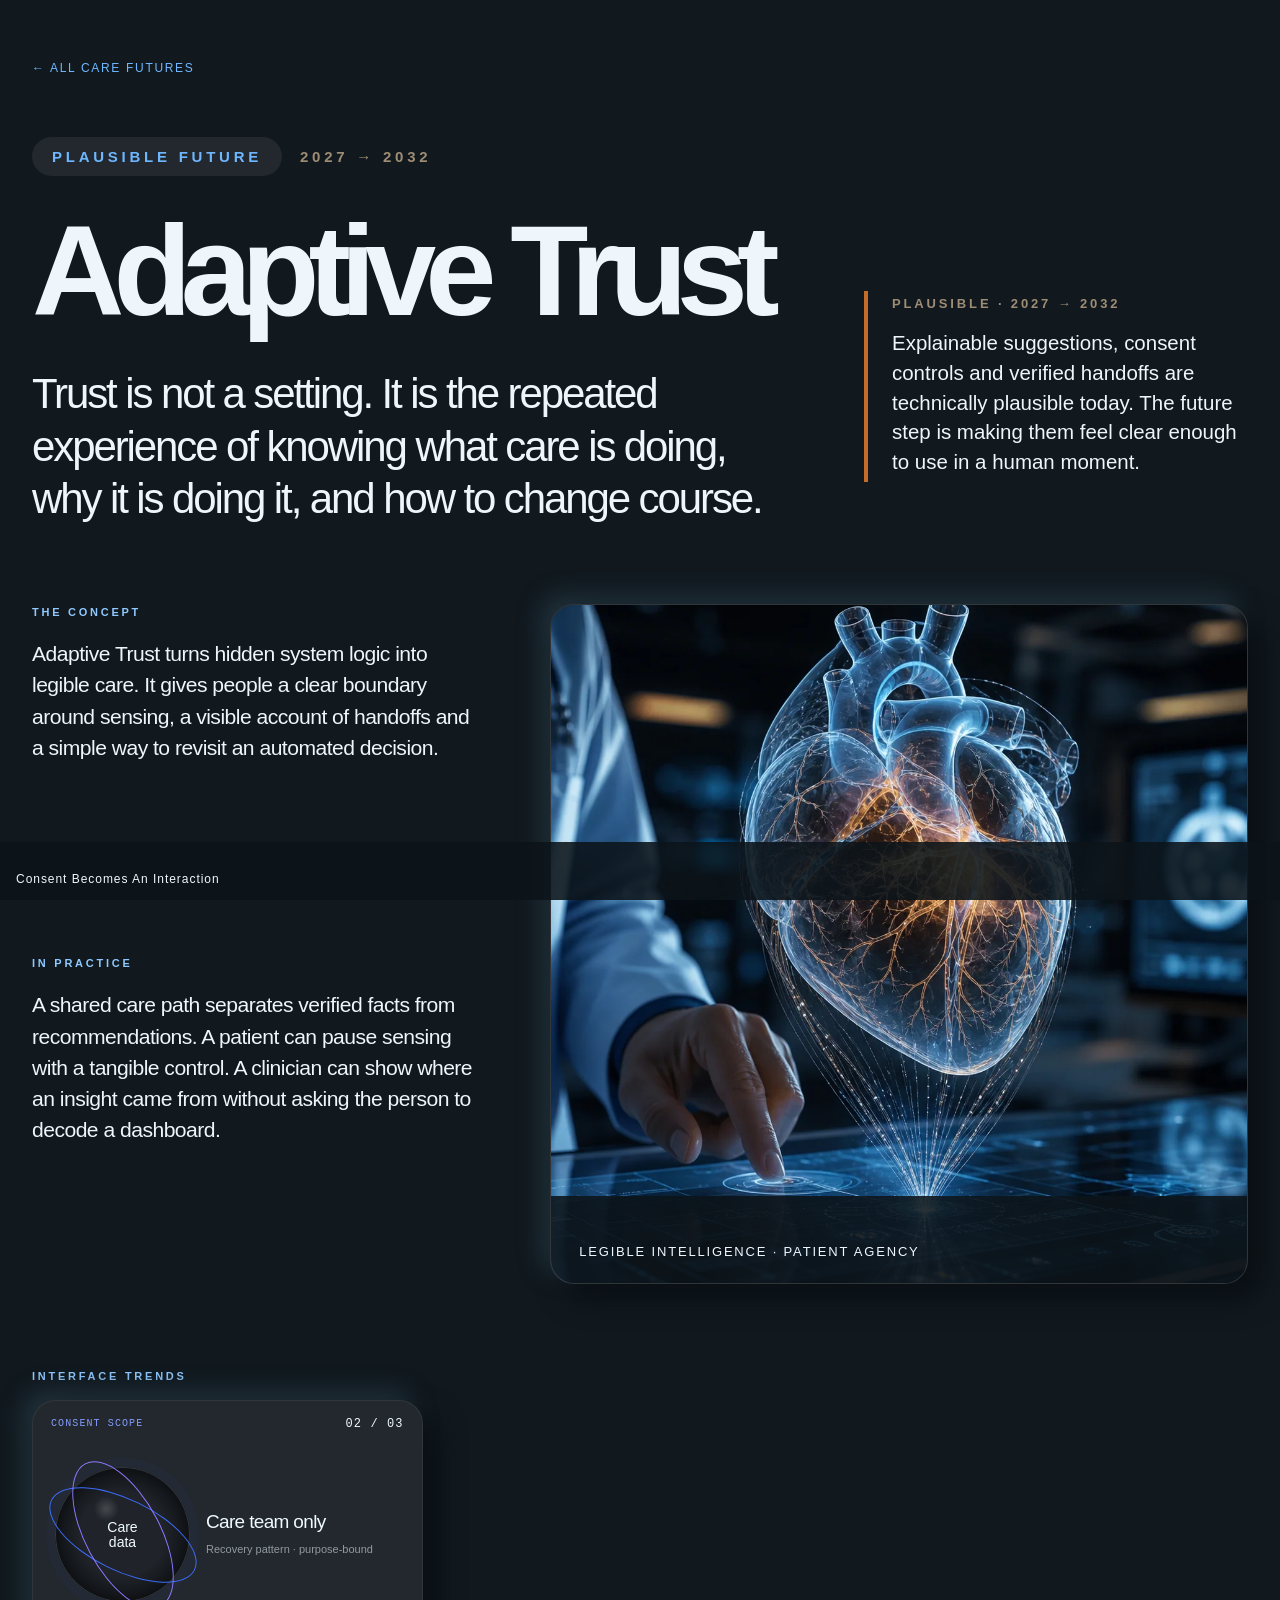
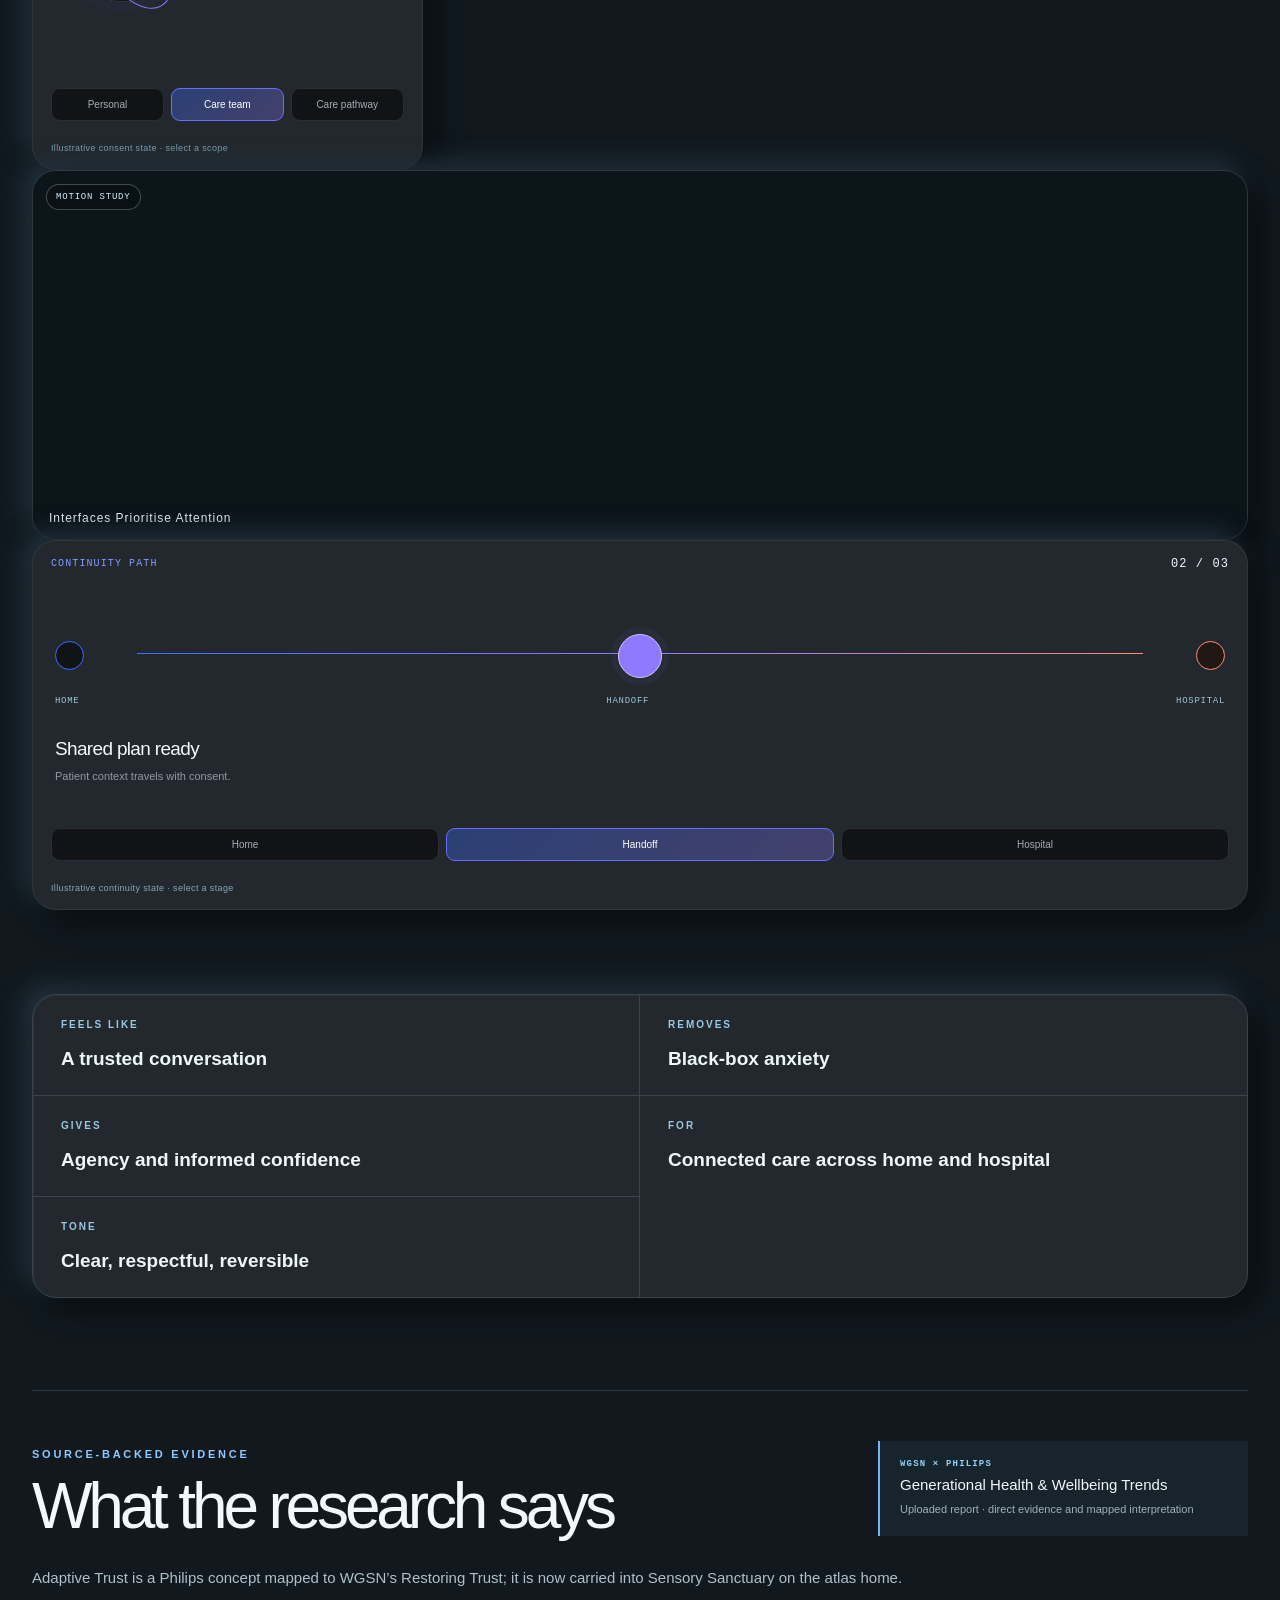
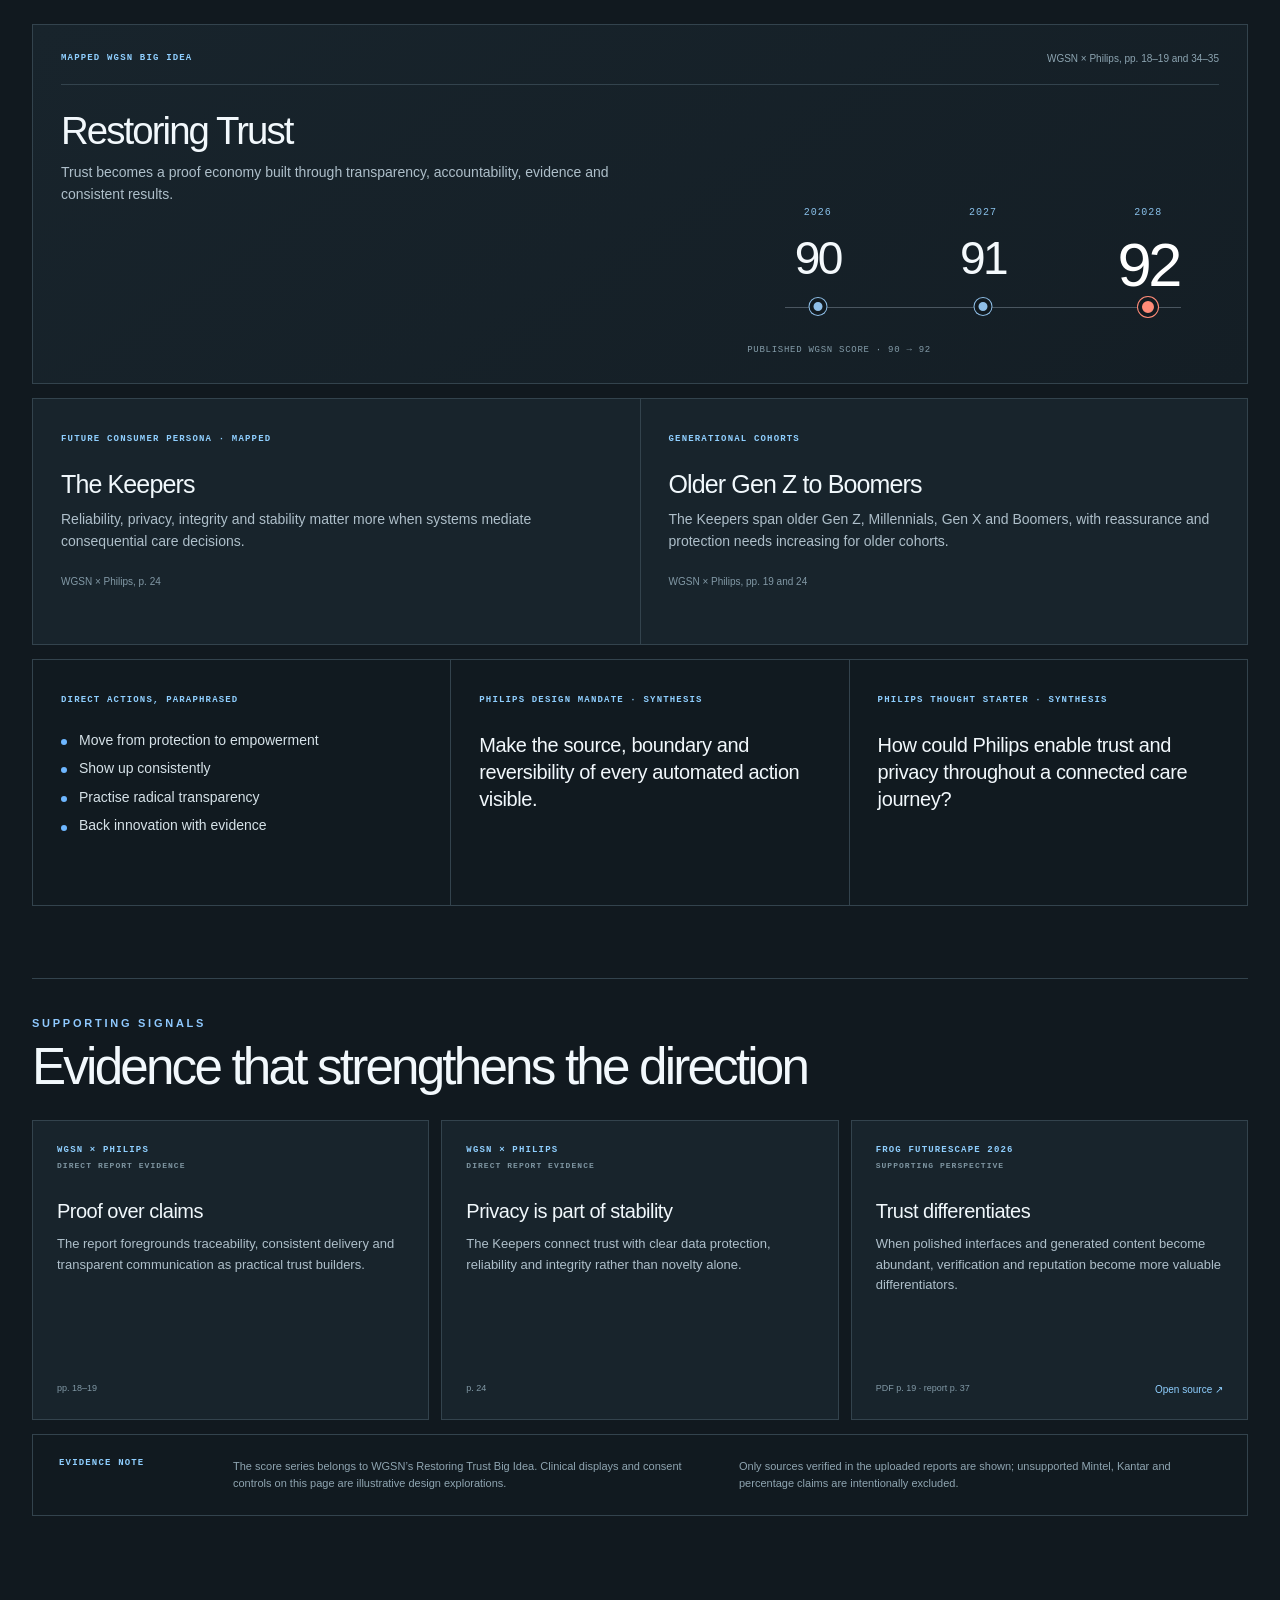
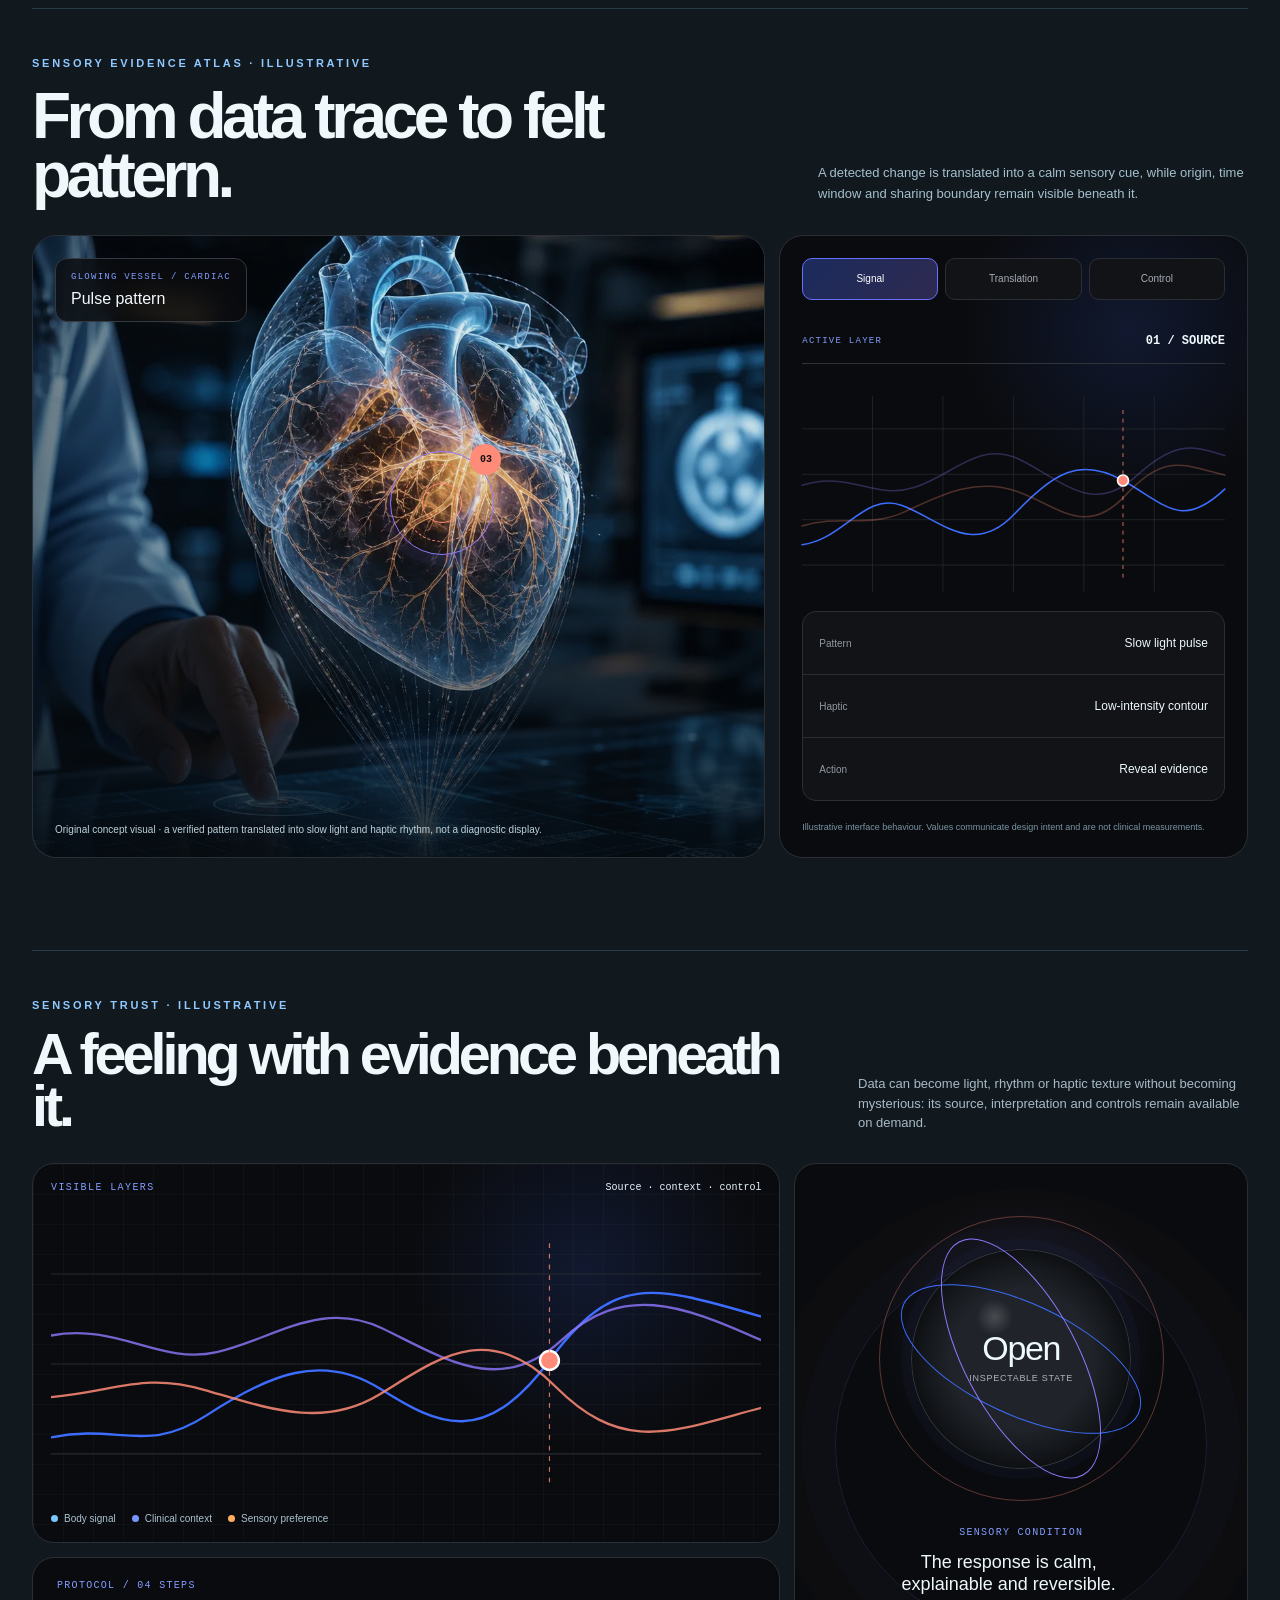
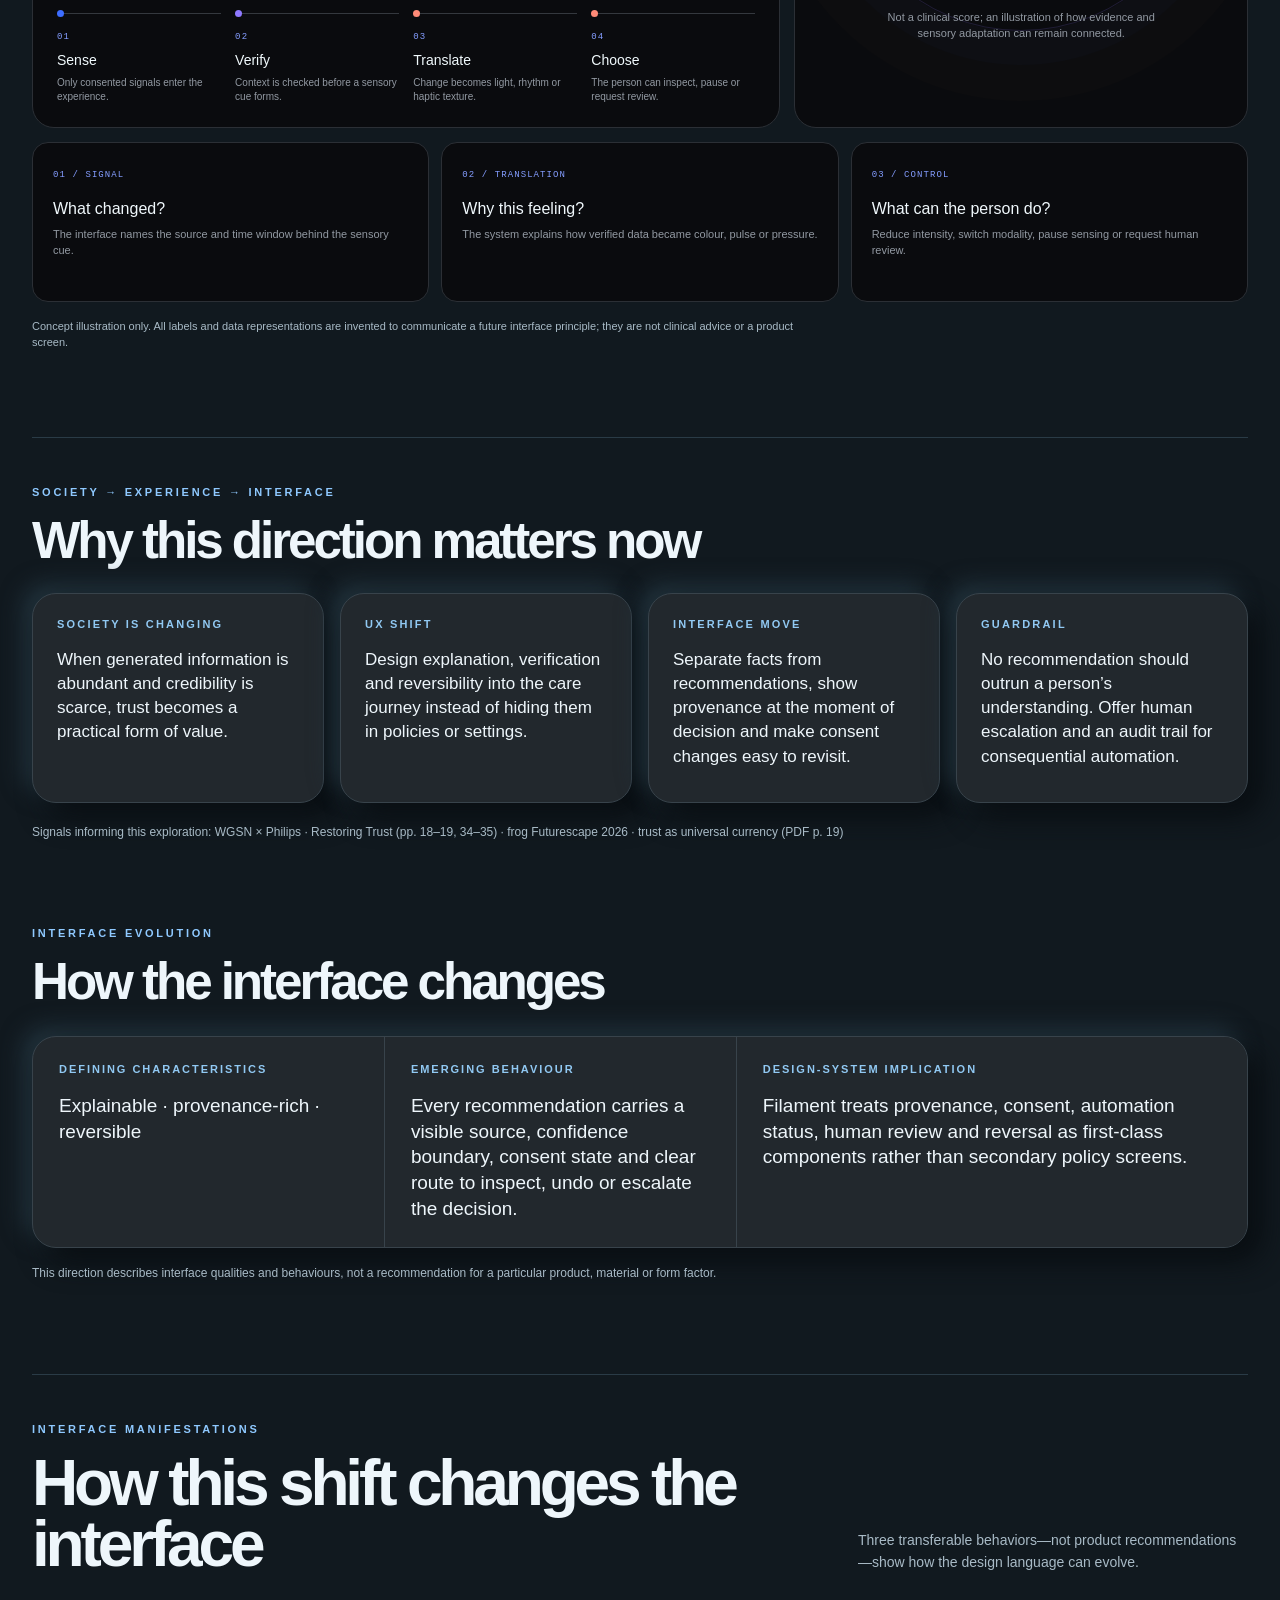
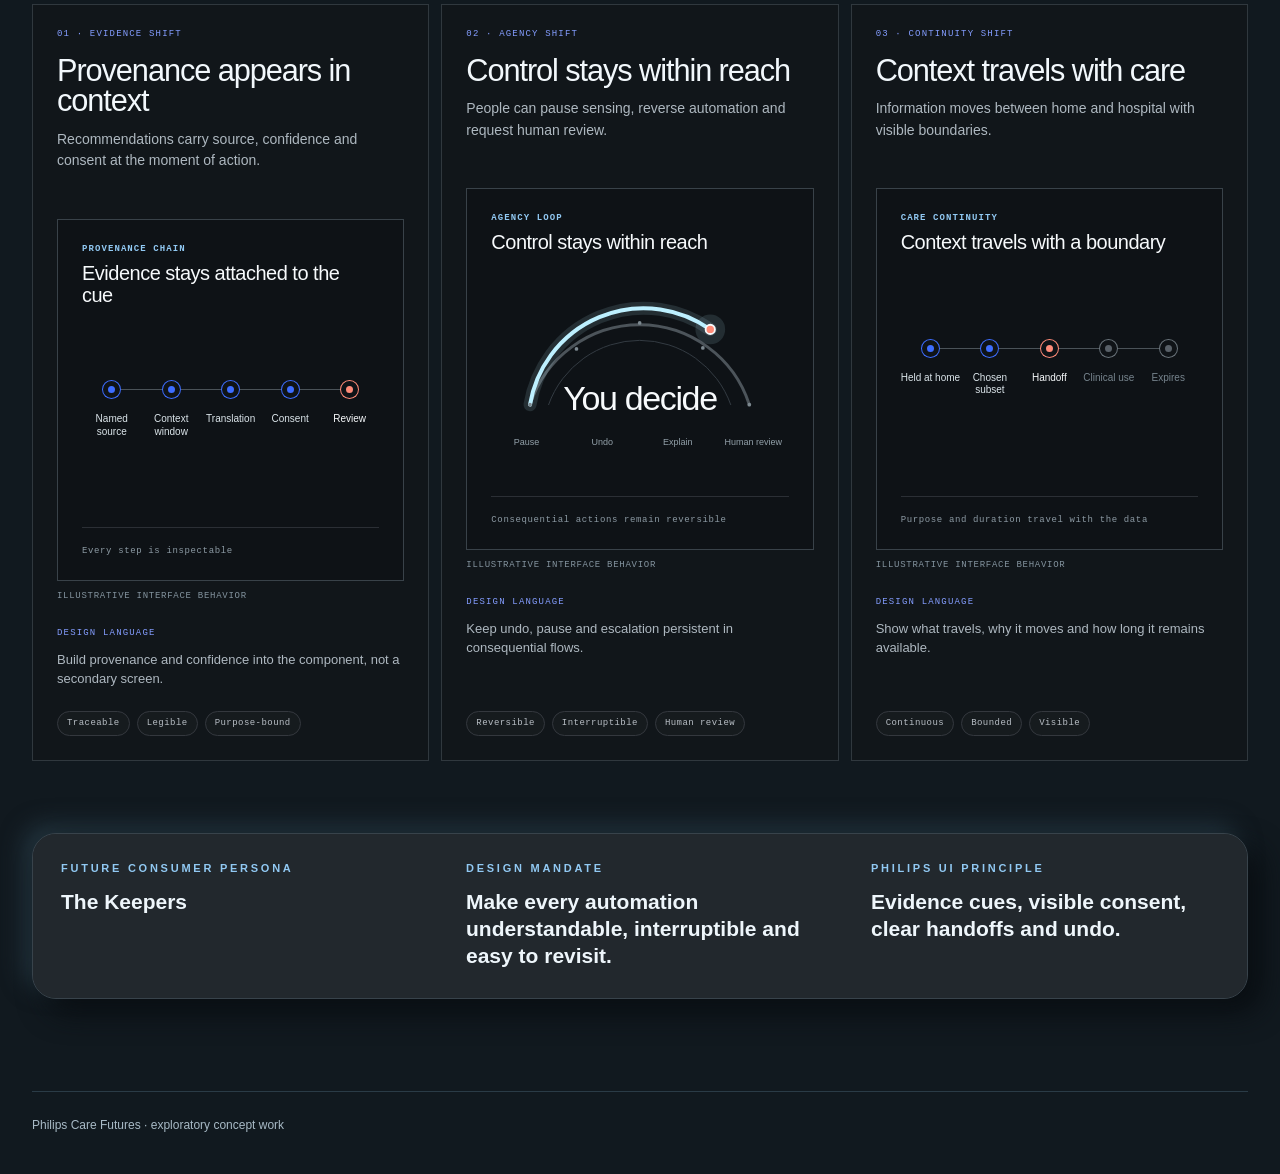
==== adaptive-trust.html @ bcc7a8e6 "Elevate molecular data visualizations" ====
<!doctype html><html lang="en"><head><meta charset="utf-8"><meta name="viewport" content="width=device-width,initial-scale=1"><link rel="stylesheet" href="styles.css?v=20260810-oura3"><link rel="stylesheet" href="viz-refinement.css?v=20260810-oura3"><title>Adaptive Trust · Philips Care Futures</title></head><body data-theme="adaptive-trust"><main class="shell"><header class="masthead"><a class="brand" href="index.html">PHILIPS <span>CARE FUTURES</span></a><div class="masthead__meta">Trend atlas · 2026–2038</div></header><article class="detail" id="detail"></article><footer class="footer">Philips Care Futures · exploratory concept work</footer></main><script src="data.js?v=20260810-oura3"></script><script src="script.js?v=20260810-oura3"></script></body></html>
---- styles.css ----
@import url("interface-examples.css?v=20260809-evidence1");
:root{--ink:#25211d;--muted:#71695d;--paper:#f8f2e8;--panel:#eee2cc;--blue:#0b5ed7;--line:#d9cbb4;--radius:32px;--shadow:0 18px 45px rgba(69,47,16,.10);font-family:Inter,-apple-system,BlinkMacSystemFont,"Segoe UI",sans-serif;color:var(--ink);background:var(--paper)}
*{box-sizing:border-box}html{scroll-behavior:smooth}body{margin:0;min-width:320px;background:radial-gradient(circle at 100% 0,#f1e5d0 0,transparent 34%),var(--paper)}a{color:inherit}button,a{font:inherit}a:focus-visible{outline:3px solid var(--blue);outline-offset:4px}.shell{width:min(1440px,calc(100% - 48px));margin:auto}.masthead{display:flex;justify-content:space-between;align-items:center;padding:24px 0 20px;border-bottom:1px solid var(--line)}.brand{font-size:15px;font-weight:800;letter-spacing:.02em;text-decoration:none}.brand span{color:var(--blue)}.masthead__meta{font-size:11px;letter-spacing:.18em;text-transform:uppercase;color:var(--muted)}.eyebrow{font-size:11px;font-weight:700;letter-spacing:.25em;text-transform:uppercase;color:#9f8f77;margin:0 0 18px}.hero{padding:62px 0 42px}.hero--home{display:grid;grid-template-columns:1.05fr .95fr;gap:44px;align-items:end}.hero h1{font-family:Inter,-apple-system,BlinkMacSystemFont,"Segoe UI",sans-serif;font-size:clamp(48px,7vw,100px);line-height:.93;letter-spacing:-.065em;margin:0;color:var(--blue)}.hero__lead{font-family:Inter,-apple-system,BlinkMacSystemFont,"Segoe UI",sans-serif;font-size:clamp(22px,2.5vw,34px);line-height:1.22;margin:0;max-width:720px}.hero__small{font-size:15px;line-height:1.55;color:var(--muted);max-width:520px;margin:22px 0 0}.future-key{display:flex;gap:10px;flex-wrap:wrap;margin:26px 0 0}.pill{display:inline-flex;align-items:center;border-radius:999px;background:var(--ink);color:white;padding:9px 14px;font-size:11px;font-weight:800;letter-spacing:.16em;text-transform:uppercase}.pill--blue{background:var(--blue)}.grid{display:grid;gap:22px}.theme-grid{grid-template-columns:repeat(5,1fr);padding-bottom:76px}.theme-card{display:flex;min-height:425px;flex-direction:column;justify-content:end;position:relative;overflow:hidden;border-radius:28px;background:#201f1d;color:white;text-decoration:none;box-shadow:var(--shadow);isolation:isolate;transition:transform .28s ease,box-shadow .28s ease}.theme-card:hover{transform:translateY(-7px);box-shadow:0 26px 60px rgba(35,24,11,.22)}.theme-card:before{content:"";position:absolute;inset:0;background:linear-gradient(180deg,rgba(10,8,5,.05) 20%,rgba(10,8,5,.88) 100%);z-index:-1}.theme-card img{position:absolute;inset:0;width:100%;height:100%;object-fit:cover;z-index:-2;transition:transform .5s ease}.theme-card:hover img{transform:scale(1.04)}.theme-card__top{position:absolute;top:18px;left:18px;right:18px;display:flex;justify-content:space-between;gap:8px;font-size:11px;font-weight:700;letter-spacing:.16em}.theme-card__body{padding:21px}.theme-card h2{font-size:28px;line-height:.95;letter-spacing:-.06em;margin:0 0 10px}.theme-card p{font-size:13px;line-height:1.38;margin:0;color:#f5ede1}.theme-card__link{margin-top:18px;font-size:11px;letter-spacing:.18em;text-transform:uppercase}.source-section{padding:38px 0 80px;border-top:1px solid var(--line)}.source-grid{grid-template-columns:repeat(5,1fr)}.source-card{background:#f0e3cc;border-radius:24px;padding:26px;min-height:205px}.source-card h3{font-size:12px;letter-spacing:.16em;text-transform:uppercase;color:#9b8a71;margin:0 0 32px}.source-card p{font-size:20px;line-height:1.13;font-weight:750;color:var(--blue);margin:0}.source-card small{display:block;margin-top:16px;color:var(--muted);line-height:1.5}.footer{padding:32px 0 42px;font-size:12px;color:var(--muted);border-top:1px solid var(--line)}
.detail{padding:40px 0 80px}.back{display:inline-flex;gap:8px;align-items:center;font-size:12px;letter-spacing:.14em;text-transform:uppercase;text-decoration:none;color:var(--muted);margin-bottom:38px}.trend-panel{background:var(--panel);border-radius:var(--radius);padding:clamp(28px,4vw,58px);display:grid;grid-template-columns:1.08fr .92fr;gap:48px}.trend-panel h1{font-family:Inter,-apple-system,BlinkMacSystemFont,"Segoe UI",sans-serif;font-size:clamp(54px,7.5vw,110px);letter-spacing:-.075em;line-height:.86;color:var(--blue);margin:20px 0}.trend-panel__copy{font-size:21px;line-height:1.36;max-width:660px;margin:0}.scoreline{display:flex;align-items:end;gap:25px;margin-top:48px}.scoreline span{font-size:70px;line-height:.8;color:var(--blue);font-weight:760;letter-spacing:-.08em}.scoreline small{font-size:11px;letter-spacing:.18em;text-transform:uppercase;color:#9f8f77;padding-bottom:6px}.detail-block{border-top:1px solid #d5c5aa;padding-top:22px;margin-top:22px}.detail-block h2{font-size:11px;letter-spacing:.2em;text-transform:uppercase;color:#9c8b73;margin:0 0 12px}.detail-block p{font-size:19px;line-height:1.28;margin:0;color:var(--blue);font-weight:700}.detail-block--dark p{color:var(--ink);font-weight:500}.gallery-header{display:flex;justify-content:space-between;align-items:end;margin:70px 0 22px}.gallery-header h2{font-family:Inter,-apple-system,BlinkMacSystemFont,"Segoe UI",sans-serif;font-size:clamp(34px,4vw,58px);letter-spacing:-.055em;margin:0}.gallery-header p{max-width:390px;color:var(--muted);font-size:14px;line-height:1.5}.gallery{grid-template-columns:repeat(5,1fr)}.gallery figure{margin:0;min-height:305px;position:relative;overflow:hidden;border-radius:22px;background:#ddd;box-shadow:0 10px 28px rgba(42,29,12,.11)}.gallery img{width:100%;height:100%;position:absolute;inset:0;object-fit:cover;transition:transform .45s ease}.gallery figure:hover img{transform:scale(1.05)}.gallery figcaption{position:absolute;left:0;right:0;bottom:0;padding:27px 16px 15px;color:#fff;font-size:12px;font-weight:700;letter-spacing:.04em;background:linear-gradient(transparent,rgba(0,0,0,.78));text-transform:capitalize}.detail-sources{margin-top:74px;padding-top:38px;border-top:1px solid var(--line)}.detail-sources h2{font-family:Inter,-apple-system,BlinkMacSystemFont,"Segoe UI",sans-serif;font-size:42px;letter-spacing:-.05em;margin:0 0 24px}.source-note{font-size:13px;color:var(--muted);line-height:1.5;max-width:800px;margin:0 0 25px}.source-compact{grid-template-columns:repeat(5,1fr)}.source-compact .source-card{min-height:178px;padding:22px}.source-compact .source-card p{font-size:16px}.theme--craft{--panel:#ebdfcd}.theme--invisible{--panel:#deece8}.theme--sensory{--panel:#eadfd7}.theme--trust{--panel:#dde8f2}.theme--molecular{--panel:#e9e0f1}
@media(max-width:1150px){.theme-grid,.gallery,.source-grid,.source-compact{grid-template-columns:repeat(3,1fr)}.theme-card{min-height:340px}.hero--home,.trend-panel{grid-template-columns:1fr}.hero--home{gap:20px}}@media(max-width:720px){.shell{width:min(100% - 28px,1440px)}.masthead__meta{display:none}.hero{padding:42px 0 28px}.theme-grid,.gallery,.source-grid,.source-compact{grid-template-columns:repeat(2,1fr);gap:14px}.theme-card{min-height:280px;border-radius:20px}.theme-card h2{font-size:24px}.theme-card__body{padding:16px}.theme-card p{font-size:12px}.source-card{min-height:170px;padding:20px}.source-card h3{margin-bottom:20px}.source-card p{font-size:17px}.trend-panel{border-radius:24px;padding:26px}.trend-panel h1{font-size:60px}.gallery-header{display:block;margin-top:48px}.gallery-header p{margin-top:12px}.gallery figure{min-height:220px}.detail-sources{margin-top:52px}.scoreline{margin-top:34px}}@media(max-width:420px){.theme-grid,.gallery,.source-grid,.source-compact{grid-template-columns:1fr}.theme-card{min-height:360px}.gallery figure{min-height:310px}}
.trend-brief{max-width:1120px;margin:0 auto;padding-bottom:12px}.brief-hero{padding:4px 0 62px}.brief-topline{display:flex;align-items:center;gap:18px;flex-wrap:wrap;margin:0 0 42px;color:#9e8d74;font-size:15px;letter-spacing:.25em;text-transform:uppercase;font-weight:700}.brief-topline span{display:inline-block;color:var(--blue);background:var(--panel);border-radius:999px;padding:11px 20px}.brief-hero h1{font-size:clamp(66px,10vw,150px);line-height:.83;letter-spacing:-.085em;color:var(--blue);margin:0 0 44px;font-family:Inter,-apple-system,BlinkMacSystemFont,"Segoe UI",sans-serif}.brief-headline{max-width:960px;margin:0;font-size:clamp(24px,3.5vw,42px);font-weight:650;letter-spacing:-.05em;line-height:1.25}.brief-horizon{margin:48px 0 0;border-left:4px solid #c46d2a;padding:5px 0 5px 32px;max-width:910px}.brief-horizon p{margin:0 0 17px;color:#9e8d74;font-size:13px;letter-spacing:.22em;font-weight:700;text-transform:uppercase}.brief-horizon div{font-size:25px;line-height:1.43}.brief-story{display:grid;grid-template-columns:1fr 1fr;gap:44px 64px;align-items:start}.brief-story section{font-size:28px;line-height:1.5}.brief-story section p:last-child{margin:0}.brief-image{grid-row:span 2;margin:0;position:relative;overflow:hidden;border-radius:32px;min-height:570px;background:#d8c7ae}.brief-image img{width:100%;height:100%;position:absolute;inset:0;object-fit:cover}.brief-image figcaption{position:absolute;left:0;right:0;bottom:0;color:white;padding:48px 28px 24px;font-size:13px;letter-spacing:.14em;text-transform:uppercase;background:linear-gradient(transparent,rgba(0,0,0,.7))}.scenario-trigger{position:relative;display:block;width:100%;height:100%;border:0;padding:0;background:none;cursor:pointer;text-align:left;overflow:hidden;color:white}.scenario-trigger:focus-visible{outline:4px solid var(--blue);outline-offset:-4px}.scenario-trigger>span{position:absolute;top:14px;right:14px;padding:8px 10px;border-radius:999px;background:rgba(29,38,45,.78);color:white;font-size:10px;font-weight:700;letter-spacing:.11em;text-transform:uppercase;opacity:0;transform:translateY(-4px);transition:opacity .2s ease,transform .2s ease}.scenario-trigger:hover>span,.scenario-trigger:focus-visible>span{opacity:1;transform:translateY(0)}.visual-sequence{margin-top:64px}.visual-sequence>div{display:grid;grid-template-columns:repeat(3,1fr);gap:20px}.visual-sequence figure{height:310px;margin:0;position:relative;overflow:hidden;border-radius:24px;background:#d8c7ae}.visual-sequence img{width:100%;height:100%;object-fit:cover;transition:transform .35s ease}.visual-sequence figure:hover img{transform:scale(1.04)}.visual-sequence figcaption{position:absolute;bottom:0;left:0;right:0;padding:30px 16px 14px;color:white;text-transform:capitalize;font-size:12px;letter-spacing:.08em;background:linear-gradient(transparent,rgba(0,0,0,.78));pointer-events:none}.brief-values{margin:66px 0 0;padding:38px 54px;background:var(--panel);border-radius:36px;display:grid;gap:21px}.brief-values div{display:grid;grid-template-columns:220px 1fr;gap:18px;align-items:baseline}.brief-values span{font-size:13px;color:#9d8b72;letter-spacing:.2em;text-transform:uppercase;font-weight:700}.brief-values strong{font-size:25px;line-height:1.25}.brief-specs{display:grid;grid-template-columns:repeat(3,1fr);gap:1px;margin-top:56px;background:var(--line);border-radius:26px;overflow:hidden;border:1px solid var(--line)}.brief-specs>div{background:var(--paper);padding:28px;min-height:160px}.brief-specs .eyebrow{margin-bottom:14px}.brief-specs strong{display:block;font-size:21px;line-height:1.3;color:var(--blue)}.scenario-dialog{width:min(900px,calc(100% - 32px));max-height:calc(100dvh - 36px);padding:0;border:0;border-radius:28px;background:var(--paper);box-shadow:0 28px 90px rgba(28,22,14,.35)}.scenario-dialog::backdrop{background:rgba(38,30,20,.68);backdrop-filter:blur(5px)}.scenario-dialog__inner{position:relative;padding:34px}.scenario-dialog__inner .eyebrow{margin:0 0 12px}.scenario-dialog h2{margin:0 52px 22px 0;color:var(--blue);font-size:clamp(27px,4vw,44px);letter-spacing:-.055em;line-height:1}.scenario-dialog img{display:block;width:100%;height:auto;border-radius:18px;background:#fff;border:1px solid var(--line)}.scenario-dialog__caption{margin:18px 0 0;max-width:710px;font-size:19px;line-height:1.45}.scenario-dialog__close{position:absolute;top:20px;right:20px;width:38px;height:38px;border:0;border-radius:50%;background:var(--panel);color:var(--ink);font-size:28px;line-height:1;cursor:pointer}.scenario-dialog__close:focus-visible{outline:3px solid var(--blue);outline-offset:3px}
@media(max-width:720px){.brief-hero{padding-bottom:46px}.brief-topline{gap:10px;font-size:11px;margin-bottom:28px}.brief-topline span{padding:9px 13px}.brief-hero h1{font-size:65px;margin-bottom:27px}.brief-headline{font-size:25px;line-height:1.25}.brief-horizon{margin-top:32px;padding-left:20px}.brief-horizon div{font-size:20px}.brief-story{display:flex;flex-direction:column;gap:34px}.brief-story section{font-size:23px}.brief-image{width:100%;min-height:400px;order:1}.brief-story section:first-child{order:0}.brief-story section:last-child{order:2}.brief-values{margin-top:45px;padding:28px 24px;border-radius:27px;gap:16px}.brief-values div{grid-template-columns:110px 1fr;gap:12px}.brief-values span{font-size:10px}.brief-values strong{font-size:20px}.brief-specs{grid-template-columns:1fr;margin-top:42px}.brief-specs>div{min-height:auto;padding:23px}.brief-specs strong{font-size:19px}.scenario-dialog__inner{padding:24px 18px}.scenario-dialog h2{font-size:30px}.scenario-dialog__caption{font-size:17px}.scenario-trigger>span{opacity:1;transform:none;font-size:9px;top:10px;right:10px}}
@media(prefers-reduced-motion:reduce){*,*:before,*:after{scroll-behavior:auto!important;transition:none!important}}
.brief-image>.scenario-trigger{position:absolute;inset:0}
.brief-image figcaption{pointer-events:none}
.trend-lens{margin-top:64px;padding-top:38px;border-top:1px solid var(--line)}.trend-lens h2{margin:0 0 28px;color:var(--blue);font-size:clamp(32px,4vw,52px);letter-spacing:-.06em;line-height:.96}.trend-lens__grid{display:grid;grid-template-columns:repeat(2,1fr);gap:14px}.trend-lens__grid article{min-height:172px;padding:24px;border:1px solid var(--line);border-radius:22px;background:rgba(255,255,255,.28)}.trend-lens__grid p{margin:0 0 18px;color:#9d8b72;font-size:11px;font-weight:700;letter-spacing:.2em;text-transform:uppercase}.trend-lens__grid strong{font-size:19px;line-height:1.4;font-weight:600}.trend-lens__evidence{margin:20px 0 0;color:var(--muted);font-size:12px;line-height:1.5}
@media(max-width:720px){.trend-lens{margin-top:46px;padding-top:30px}.trend-lens h2{font-size:34px}.trend-lens__grid{grid-template-columns:1fr}.trend-lens__grid article{min-height:auto;padding:21px}.trend-lens__grid strong{font-size:18px}}
/* Dimensional care surfaces: depth signals interaction without competing with clinical clarity. */
body{background:radial-gradient(circle at 82% 5%,rgba(118,190,255,.26),transparent 23%),radial-gradient(circle at 2% 34%,rgba(244,190,116,.20),transparent 28%),var(--paper)}.hero--home{position:relative;isolation:isolate}.hero--home:after{content:"";position:absolute;right:2%;top:2%;width:min(36vw,510px);height:min(36vw,510px);border-radius:50%;background:radial-gradient(circle at 35% 32%,rgba(255,255,255,.92),rgba(169,217,255,.56) 28%,rgba(91,95,242,.23) 62%,transparent 70%);filter:blur(4px);z-index:-1;opacity:.82}.future-key .pill{box-shadow:7px 7px 14px rgba(117,94,66,.17),-5px -5px 12px rgba(255,255,255,.88);border:1px solid rgba(255,255,255,.55)}.theme-card{border:1px solid rgba(255,255,255,.55);box-shadow:16px 19px 35px rgba(72,49,21,.2),-7px -7px 16px rgba(255,255,255,.7);transform:translateZ(0)}.theme-card:hover{transform:translateY(-9px) rotateX(1.3deg) rotateY(-1.3deg);box-shadow:25px 29px 54px rgba(72,49,21,.25),-9px -9px 18px rgba(255,255,255,.82)}.source-card,.brief-values,.trend-lens__grid article{border:1px solid rgba(255,255,255,.72);box-shadow:10px 11px 25px rgba(111,83,45,.14),-7px -7px 16px rgba(255,255,255,.68)}.brief-values{box-shadow:inset 1px 1px 0 rgba(255,255,255,.76),inset -8px -8px 18px rgba(158,126,83,.09),12px 14px 30px rgba(111,83,45,.11)}.brief-specs{box-shadow:12px 15px 32px rgba(111,83,45,.14),-6px -6px 16px rgba(255,255,255,.62)}.brief-specs>div{box-shadow:inset 1px 1px 0 rgba(255,255,255,.8),inset -6px -6px 14px rgba(122,96,59,.06)}.brief-image,.visual-sequence figure{box-shadow:17px 22px 40px rgba(43,30,12,.25),-7px -7px 16px rgba(255,255,255,.58);border:1px solid rgba(255,255,255,.5)}.scenario-trigger>span{box-shadow:5px 6px 12px rgba(0,0,0,.25),inset 1px 1px 0 rgba(255,255,255,.18)}.scenario-dialog{border:1px solid rgba(255,255,255,.76);box-shadow:25px 30px 95px rgba(28,22,14,.4),-7px -7px 18px rgba(255,255,255,.35)}.scenario-dialog__close{box-shadow:inset 2px 2px 4px rgba(255,255,255,.9),inset -3px -3px 7px rgba(109,86,52,.17),4px 5px 10px rgba(92,69,38,.15)}.trend-lens__grid article{background:linear-gradient(145deg,rgba(255,255,255,.64),rgba(241,231,212,.48));}.trend-lens__grid article:nth-child(2){transform:translateY(9px)}.trend-lens__grid article:nth-child(4){transform:translateY(9px)}
@media(max-width:720px){.hero--home:after{width:260px;height:260px;right:-52px;top:-30px}.theme-card:hover{transform:translateY(-5px)}.trend-lens__grid article:nth-child(2),.trend-lens__grid article:nth-child(4){transform:none}}
@media(max-width:720px){.visual-sequence{margin-top:42px}.visual-sequence>div{grid-template-columns:1fr;gap:14px}.visual-sequence figure{height:290px;border-radius:20px}}
/* Philips brand system overrides the earlier exploratory dimensional treatment. */
:root{--ink:#00126e;--muted:#374151;--paper:#fff;--panel:#f8f9fa;--blue:#0b5ed7;--line:#e9ecef;--radius:0;font-family:"Neue Frutiger World","Frutiger","Arial",sans-serif}body{background:#fff;color:var(--ink)}.shell{width:min(1440px,calc(100% - 48px))}.masthead{background:var(--blue);border:0;padding:22px 28px}.brand{display:flex;align-items:center;gap:18px;color:#fff;text-decoration:none}.brand img{display:block;width:118px;height:auto}.brand span{color:#fff;font-size:14px;font-weight:600;letter-spacing:.02em}.masthead__meta{color:#fff}.hero--home:after{display:none}.hero h1,.hero__lead,.trend-brief h1,.trend-lens h2,.product-reframe h2,.detail-sources h2{color:var(--ink)}.hero h1{color:var(--blue)}.hero__small,.source-note{color:var(--muted)}.eyebrow{color:var(--dark-blue,#00126e)}.future-key .pill{box-shadow:none;border:1px solid var(--blue);border-radius:999px;background:#fff;color:var(--blue)}.future-key .pill--blue{background:var(--blue);color:#fff}.theme-card,.source-card,.brief-values,.brief-specs,.brief-specs>div,.brief-image,.visual-sequence figure,.trend-lens__grid article,.scenario-dialog{border-radius:0!important;box-shadow:none!important}.theme-card{border:1px solid var(--line);transform:none!important}.theme-card:before{background:rgba(0,18,110,.38)}.theme-card:hover{transform:none!important;border-color:var(--blue);box-shadow:none!important}.theme-card img{transition:none}.theme-card:hover img{transform:none}.source-card{background:var(--panel);border:1px solid var(--line)}.brief-values,.trend-lens__grid article{background:#fff;border:1px solid var(--line)}.brief-specs{border-color:var(--line)}.brief-specs>div{background:#fff}.brief-image,.visual-sequence figure{border:1px solid var(--line)}.brief-image figcaption,.visual-sequence figcaption{background:rgba(0,18,110,.8)}.scenario-trigger>span{box-shadow:none;border:1px solid #fff;border-radius:999px;background:var(--blue)}.scenario-dialog{border:1px solid var(--line)}.scenario-dialog__close{border-radius:0;box-shadow:none;background:#fff;border:1px solid var(--line);color:var(--blue)}.trend-lens__grid article:nth-child(2),.trend-lens__grid article:nth-child(4){transform:none}.theme--craft{--panel:#fcfcc2}.theme--invisible{--panel:#bdf0ff}.theme--sensory{--panel:#f1defc}.theme--trust{--panel:#9cf6fb}.theme--molecular{--panel:#ffe5f9}.product-reframe{margin-top:64px;padding:38px 0;border-top:1px solid var(--line);border-bottom:1px solid var(--line)}.product-reframe h2{max-width:880px;margin:0 0 30px;font-size:clamp(32px,4vw,52px);letter-spacing:-.06em;line-height:.96}.product-reframe__grid{display:grid;grid-template-columns:1fr 1fr 1.45fr;border:1px solid var(--line)}.product-reframe__grid p{margin:0;padding:26px;border-right:1px solid var(--line);min-height:170px}.product-reframe__grid p:last-child{border-right:0}.product-reframe__grid span{display:block;margin-bottom:18px;color:var(--blue);font-size:11px;font-weight:700;letter-spacing:.18em;text-transform:uppercase}.product-reframe__grid strong{font-size:21px;line-height:1.35}.product-reframe__idea{background:var(--panel)}.product-reframe__note{margin:16px 0 0;color:var(--muted);font-size:12px;line-height:1.5}.footer{border-top:1px solid var(--line);color:var(--muted)}
@media(max-width:720px){.shell{width:min(100% - 28px,1440px)}.masthead{padding:18px}.brand img{width:96px}.brand span{font-size:12px}.product-reframe{margin-top:46px;padding:30px 0}.product-reframe__grid{grid-template-columns:1fr}.product-reframe__grid p{min-height:auto;border-right:0;border-bottom:1px solid var(--line)}.product-reframe__grid p:last-child{border-bottom:0}}

/* Clinical neumorphic visual layer — replaces the legacy blue banner with quiet,
   touchable surfaces inspired by contemporary diagnostic workspaces. */
:root{--ink:#eef6fb;--muted:#a8bac6;--paper:#11191f;--panel:#18242c;--panel-raised:#1c2a33;--blue:#6eb7ff;--line:#2a3b46;--radius:24px}
body{background:var(--paper)!important;color:var(--ink)!important}
.masthead{display:none!important}
.hero--home{padding-top:72px}.detail{padding-top:58px}
.hero h1,.hero__lead,.trend-brief h1,.trend-lens h2,.product-reframe h2,.detail-sources h2{color:var(--ink)!important}.hero h1{color:#dff0ff!important}.hero__small,.source-note,.product-reframe__note{color:var(--muted)!important}.eyebrow{color:#8fc9ff!important}
.back{color:var(--blue)!important}.back:hover{color:#dff0ff!important}
.future-key .pill{background:var(--panel-raised)!important;color:#cce8ff!important;border:1px solid rgba(255,255,255,.07)!important;border-radius:999px!important;box-shadow:7px 7px 14px #0a1014,-5px -5px 12px #22333e!important}.future-key .pill--blue{background:#1c6eb8!important;color:#fff!important;box-shadow:inset 2px 2px 4px rgba(255,255,255,.18),inset -3px -3px 7px rgba(0,0,0,.24),7px 7px 14px #0a1014!important}
.theme-card,.source-card,.brief-values,.trend-lens__grid article,.brief-image,.visual-sequence figure,.scenario-dialog{background:var(--panel)!important;border:1px solid rgba(255,255,255,.065)!important;border-radius:var(--radius)!important;box-shadow:14px 14px 28px #090e12,-9px -9px 22px #22333d!important}
.theme-card{overflow:hidden;transform:none!important}.theme-card:hover{border-color:rgba(110,183,255,.7)!important;box-shadow:inset 0 0 0 1px rgba(110,183,255,.28),15px 15px 30px #090e12,-9px -9px 22px #253944!important}.theme-card:before{background:linear-gradient(180deg,rgba(5,12,17,.03),rgba(5,12,17,.88))!important}.theme-card img{filter:saturate(.82) contrast(1.03)}
.source-card{color:var(--ink)!important}.source-card p,.source-card li{color:var(--muted)!important}.source-card h3{color:var(--ink)!important}.source-card__type{color:#8fc9ff!important}
.trend-lens{border-color:var(--line)!important}.trend-lens__grid article{color:var(--muted)!important}.trend-lens__grid h3{color:var(--ink)!important}.trend-lens__grid article:nth-child(2),.trend-lens__grid article:nth-child(4){transform:none!important}
.brief-values{color:var(--ink)!important}.brief-values dt{color:#8fc9ff!important}.brief-values dd{color:var(--ink)!important}
.brief-specs{overflow:hidden;background:var(--panel)!important;border:1px solid rgba(255,255,255,.065)!important;border-radius:var(--radius)!important;box-shadow:14px 14px 28px #090e12,-9px -9px 22px #22333d!important}.brief-specs>div{background:transparent!important;border-color:var(--line)!important;border-radius:0!important;box-shadow:none!important}.brief-specs dt{color:#8fc9ff!important}.brief-specs dd{color:var(--ink)!important}
.brief-image,.visual-sequence figure{overflow:hidden}.brief-image figcaption,.visual-sequence figcaption{background:rgba(12,20,26,.88)!important;color:#eff7ff!important}.visual-sequence figcaption span{color:#9fc8e9!important}.scenario-trigger>span{background:#1b6fb8!important;border-color:rgba(255,255,255,.22)!important;box-shadow:5px 5px 10px #090e12,-3px -3px 8px #29404d!important}
.product-reframe{border:0!important}.product-reframe h2{color:var(--ink)!important}.product-reframe__grid{overflow:hidden;background:var(--panel)!important;border:1px solid rgba(255,255,255,.065)!important;border-radius:var(--radius)!important;box-shadow:14px 14px 28px #090e12,-9px -9px 22px #22333d!important}.product-reframe__grid p{background:transparent!important;color:var(--ink)!important;border-color:var(--line)!important;border-radius:0!important}.product-reframe__grid span{color:#8fc9ff!important}.product-reframe__idea{background:#1b2b35!important}
.scenario-dialog{background:#17232b!important;color:var(--ink)!important}.scenario-dialog__close{background:var(--panel-raised)!important;color:#dff0ff!important;border:1px solid rgba(255,255,255,.1)!important;border-radius:50%!important;box-shadow:5px 5px 10px #090e12,-3px -3px 8px #253944!important}.scenario-dialog p{color:var(--muted)!important}
.footer{border-color:var(--line)!important;color:var(--muted)!important}
@media(max-width:720px){.hero--home{padding-top:42px}.detail{padding-top:36px}.theme-card,.source-card,.brief-values,.trend-lens__grid article,.brief-image,.visual-sequence figure,.brief-specs,.product-reframe__grid{border-radius:18px!important}}

/* Editorial product-atlas layout: a large visual entry point, concise system
   metadata and a staggered sequence rather than five equal marketing tiles. */
.shell{width:min(1600px,calc(100% - 64px))}
.hero--home{grid-template-columns:minmax(0,7fr) minmax(280px,4fr);gap:clamp(34px,7vw,128px);padding:clamp(88px,12vw,162px) 0 54px;border-bottom:1px solid var(--line)}
.hero--home h1{max-width:900px;font-size:clamp(64px,9.3vw,158px);line-height:.84;letter-spacing:-.09em}.hero--home>div:last-child{padding-bottom:8px}.hero__lead{font-size:clamp(24px,2.25vw,38px);letter-spacing:-.045em;line-height:1.08}.hero__small{font-size:14px;line-height:1.62;max-width:440px}
.atlas-directions{padding:30px 0 108px}.atlas-directions__bar{display:flex;align-items:center;justify-content:space-between;gap:24px;margin:0 0 22px}.atlas-directions__bar .eyebrow{margin:0}.atlas-directions__bar p:last-child{margin:0;color:var(--muted);font-size:12px;letter-spacing:.03em}
.theme-grid{grid-template-columns:repeat(12,minmax(0,1fr));grid-auto-flow:dense;gap:22px;padding:0}.theme-card{min-height:420px;isolation:isolate}.theme-card--1{grid-column:span 7;min-height:700px}.theme-card--2{grid-column:span 5;min-height:700px}.theme-card--3,.theme-card--4,.theme-card--5{grid-column:span 4;min-height:460px}.theme-card__top{font-family:ui-monospace,SFMono-Regular,Menlo,monospace;font-size:10px;letter-spacing:.11em;color:#d1eaff}.theme-card--1 h2,.theme-card--2 h2{font-size:clamp(42px,4.3vw,72px);line-height:.88}.theme-card--1 .theme-card__body,.theme-card--2 .theme-card__body{padding:32px}.theme-card--1 p,.theme-card--2 p{font-size:16px;max-width:580px}.theme-card__link{display:flex;justify-content:space-between;align-items:center;padding-top:18px;margin-top:20px;border-top:1px solid rgba(255,255,255,.22);font-size:10px}.theme-card__link b{font-size:20px;font-weight:400;line-height:0}.theme-card--3 .theme-card__body,.theme-card--4 .theme-card__body,.theme-card--5 .theme-card__body{padding:23px}.theme-card--3 h2,.theme-card--4 h2,.theme-card--5 h2{font-size:34px}
.source-section{padding:76px 0 108px;border-top:1px solid var(--line)}.source-section>.hero__lead{max-width:760px}.source-grid{grid-template-columns:repeat(12,minmax(0,1fr));gap:18px}.source-card{grid-column:span 4;min-height:180px;padding:24px}.source-card:nth-child(4),.source-card:nth-child(5){grid-column:span 6}.source-card h3{font-family:ui-monospace,SFMono-Regular,Menlo,monospace;font-size:10px;line-height:1.4;letter-spacing:.1em;margin-bottom:30px}.source-card p{font-size:18px;letter-spacing:-.025em}.footer{display:flex;justify-content:space-between;padding:26px 0 42px}
/* Detail pages retain the same visual language but use a more legible report rhythm. */
.trend-brief{max-width:1280px}.brief-hero{display:grid;grid-template-columns:2fr minmax(280px,1fr);column-gap:64px;padding:24px 0 78px}.brief-topline,.brief-hero h1,.brief-headline{grid-column:1}.brief-horizon{grid-column:2;grid-row:2 / span 2;align-self:end;margin:0 0 44px;padding-left:24px}.brief-story{grid-template-columns:minmax(260px,.78fr) minmax(420px,1.22fr);gap:54px 72px}.brief-image{min-height:680px}.visual-sequence{margin-top:86px}.visual-sequence>div{grid-template-columns:repeat(3,minmax(0,1fr));gap:22px}.visual-sequence figure{height:370px}.brief-values{grid-template-columns:repeat(2,minmax(0,1fr));gap:0;margin-top:84px;padding:0;overflow:hidden}.brief-values div{display:block;padding:28px 32px;border-right:1px solid var(--line);border-bottom:1px solid var(--line)}.brief-values div:nth-child(even){border-right:0}.brief-values div:nth-last-child(-n+2){border-bottom:0}.brief-values span{display:block;margin-bottom:24px}.brief-values strong{font-size:22px}.trend-lens{margin-top:86px;padding-top:48px}.trend-lens__grid{grid-template-columns:repeat(4,minmax(0,1fr));gap:16px}.trend-lens__grid article{min-height:210px;padding:24px}.product-reframe{margin-top:86px;padding:0}.brief-specs{margin-top:72px}.detail-sources{margin-top:92px;padding-top:46px}.source-compact{grid-template-columns:repeat(12,minmax(0,1fr));gap:16px}.source-compact .source-card{grid-column:span 4}.source-compact .source-card:nth-child(4),.source-compact .source-card:nth-child(5){grid-column:span 6}
@media(max-width:1120px){.shell{width:min(100% - 40px,1600px)}.theme-card--1{grid-column:span 7}.theme-card--2{grid-column:span 5}.theme-card--3,.theme-card--4,.theme-card--5{grid-column:span 4}.brief-hero{grid-template-columns:1fr}.brief-horizon{grid-column:1;grid-row:auto;margin-top:38px}.trend-lens__grid{grid-template-columns:repeat(2,minmax(0,1fr))}.source-card{grid-column:span 6}.source-card:nth-child(4),.source-card:nth-child(5){grid-column:span 6}.source-compact .source-card,.source-compact .source-card:nth-child(4),.source-compact .source-card:nth-child(5){grid-column:span 6}}
@media(max-width:720px){.shell{width:min(100% - 28px,1600px)}.hero--home{display:block;padding:70px 0 34px}.hero--home h1{font-size:clamp(58px,17vw,92px)}.hero--home>div:last-child{margin-top:34px}.atlas-directions{padding:22px 0 62px}.atlas-directions__bar{align-items:flex-start}.atlas-directions__bar p:last-child{max-width:150px;text-align:right;line-height:1.4}.theme-grid{grid-template-columns:1fr;gap:16px}.theme-card,.theme-card--1,.theme-card--2,.theme-card--3,.theme-card--4,.theme-card--5{grid-column:span 1;min-height:430px}.theme-card--1 h2,.theme-card--2 h2{font-size:46px}.theme-card--1 .theme-card__body,.theme-card--2 .theme-card__body{padding:24px}.source-section{padding:58px 0 70px}.source-grid,.source-compact{grid-template-columns:1fr;gap:14px}.source-card,.source-card:nth-child(4),.source-card:nth-child(5),.source-compact .source-card,.source-compact .source-card:nth-child(4),.source-compact .source-card:nth-child(5){grid-column:span 1;min-height:auto}.footer{display:block;line-height:1.5}.brief-story{grid-template-columns:1fr;gap:34px}.brief-image{min-height:440px}.visual-sequence{margin-top:56px}.visual-sequence figure{height:300px}.brief-values{grid-template-columns:1fr;margin-top:56px}.brief-values div,.brief-values div:nth-child(even),.brief-values div:nth-last-child(-n+2){border-right:0;border-bottom:1px solid var(--line)}.brief-values div:last-child{border-bottom:0}.trend-lens{margin-top:56px}.trend-lens__grid{grid-template-columns:1fr}.product-reframe{margin-top:56px}.brief-specs{margin-top:52px}.detail-sources{margin-top:64px}.future-key .pill{font-size:9px;padding:9px 11px}}

/* Glyph interface: visual instruments encode horizon, confidence and signal
   strength without turning the study into a conventional dashboard. */
.glyph-instrument{margin-top:86px;padding-top:48px;border-top:1px solid var(--line)}
.glyph-instrument>header{display:flex;align-items:end;justify-content:space-between;gap:32px;margin-bottom:30px}.glyph-instrument h2{margin:0;color:var(--ink);font-size:clamp(32px,4vw,52px);line-height:.96;letter-spacing:-.06em}.glyph-instrument>header>p{max-width:330px;margin:0;color:var(--muted);font-size:13px;line-height:1.5}
.glyph-instrument__grid{display:grid;grid-template-columns:minmax(260px,.72fr) minmax(360px,1.28fr);gap:18px;max-width:920px}.glyph-score,.glyph-horizon{margin:0;padding:26px;background:var(--panel);border:1px solid rgba(255,255,255,.065);border-radius:var(--radius);box-shadow:14px 14px 28px #090e12,-9px -9px 22px #22333d}
.glyph-score{display:flex;flex-direction:column;justify-content:space-between;min-height:286px}.glyph-score__rings{--size:165px;width:var(--size);height:var(--size);margin:0 auto 24px;border-radius:50%;display:grid;place-items:center;position:relative;background:conic-gradient(var(--blue) calc(var(--score) * 1%),#273842 0);box-shadow:inset 0 0 0 10px #11191f,7px 7px 15px #0b1115,-5px -5px 11px #293b46}.glyph-score__rings:before{content:"";width:116px;height:116px;border-radius:50%;background:var(--panel-raised);box-shadow:inset 5px 5px 10px #10191f,inset -5px -5px 10px #263944}.glyph-score__rings span{position:absolute;color:var(--ink);font-size:42px;font-weight:700;letter-spacing:-.09em;line-height:1}.glyph-score__rings small{font-size:11px;letter-spacing:0;font-weight:600;color:#9dcdf5;margin-left:3px}.glyph-score figcaption{display:flex;flex-direction:column;gap:6px;font-size:12px}.glyph-score figcaption strong{font-size:14px;color:var(--ink)}.glyph-score figcaption span{color:var(--muted)}
.glyph-horizon{display:flex;flex-direction:column;justify-content:center;min-height:286px}.glyph-horizon>p{margin:0 0 14px;color:#8fc9ff;font-family:ui-monospace,SFMono-Regular,Menlo,monospace;font-size:10px;letter-spacing:.13em;text-transform:uppercase}.glyph-horizon>strong{display:block;margin:0 0 36px;color:var(--ink);font-size:31px;line-height:1;letter-spacing:-.055em}.glyph-horizon__steps{display:grid;grid-template-columns:repeat(3,1fr);gap:8px;position:relative}.glyph-horizon__steps:before{content:"";position:absolute;left:12%;right:12%;top:9px;height:2px;background:#30434f}.glyph-horizon__steps span{position:relative;padding-top:30px;color:#71858f;font-size:10px;line-height:1.25;text-align:center}.glyph-horizon__steps span:before{content:"";position:absolute;top:0;left:50%;width:18px;height:18px;transform:translateX(-50%);border-radius:50%;background:#17242c;border:2px solid #415761;box-shadow:inset 3px 3px 5px #0b1116}.glyph-horizon__steps .is-active{color:#c6e4fa}.glyph-horizon__steps .is-active:before{background:#6eb7ff;border-color:#a5d8ff;box-shadow:0 0 0 4px rgba(110,183,255,.15),inset 2px 2px 3px rgba(255,255,255,.5)}.glyph-horizon small{display:block;margin-top:28px;color:var(--muted);font-size:11px;line-height:1.5}
.glyph-signals{display:grid;grid-template-columns:repeat(4,minmax(0,1fr));gap:10px;padding:16px}.glyph-signal{display:flex;flex-direction:column;justify-content:space-between;min-height:250px;margin:0;padding:13px;border-radius:16px;background:#162129;box-shadow:inset 4px 4px 8px #10181e,inset -3px -3px 7px #21323d}.glyph-signal__icon{display:flex;align-items:end;gap:4px;height:142px;padding:12px 7px 0;border-bottom:1px solid #354954}.glyph-signal__icon i{display:block;flex:1;border-radius:5px 5px 2px 2px;background:#344a56;box-shadow:inset 1px 1px 1px rgba(255,255,255,.13)}.glyph-signal__icon i:nth-child(1){height:calc(var(--signal) * .33);background:#33596e}.glyph-signal__icon i:nth-child(2){height:calc(var(--signal) * .49);background:#477a91}.glyph-signal__icon i:nth-child(3){height:calc(var(--signal) * .72);background:#6eb7ff}.glyph-signal__icon i:nth-child(4){height:calc(var(--signal) * .56);background:#5a9bc6}.glyph-signal__icon i:nth-child(5){height:calc(var(--signal) * .39);background:#416f87}.glyph-signal p{min-height:36px;margin:15px 0 0;color:#acc5d5;font-family:ui-monospace,SFMono-Regular,Menlo,monospace;font-size:9px;line-height:1.35;letter-spacing:.06em;text-transform:uppercase}
@media(max-width:1120px){.glyph-instrument__grid{grid-template-columns:repeat(2,minmax(0,1fr))}.glyph-score,.glyph-horizon{min-height:260px}}
@media(max-width:720px){.glyph-instrument{margin-top:56px;padding-top:34px}.glyph-instrument>header{display:block;margin-bottom:22px}.glyph-instrument>header>p{margin-top:16px}.glyph-instrument__grid{grid-template-columns:1fr;gap:14px}.glyph-score,.glyph-horizon{border-radius:18px;min-height:240px}}

/* Explicit percentages keep glyph bars compatible with all browser engines. */
.glyph-signal__icon i:nth-child(1){height:var(--h1)}.glyph-signal__icon i:nth-child(2){height:var(--h2)}.glyph-signal__icon i:nth-child(3){height:var(--h3)}.glyph-signal__icon i:nth-child(4){height:var(--h4)}.glyph-signal__icon i:nth-child(5){height:var(--h5)}

/* Adaptive Trust: a dimensional consent-and-provenance visualisation. */
.trust-explorer{margin-top:92px;padding-top:48px;border-top:1px solid var(--line)}.trust-explorer>header{display:flex;align-items:end;justify-content:space-between;gap:32px;margin-bottom:30px}.trust-explorer h2{margin:0;color:var(--ink);font-size:clamp(32px,4vw,52px);line-height:.96;letter-spacing:-.06em}.trust-explorer>header>p{max-width:360px;margin:0;color:var(--muted);font-size:13px;line-height:1.5}.trust-explorer__grid{display:grid;grid-template-columns:minmax(360px,.95fr) minmax(460px,1.35fr);gap:18px}
.trust-map,.trust-console{margin:0;padding:20px;background:#152129;border:1px solid rgba(153,220,255,.12);border-radius:var(--radius);box-shadow:16px 16px 32px #090e12,-8px -8px 22px #22333d}.trust-map__field{position:relative;min-height:410px;overflow:hidden;border-radius:18px;background:radial-gradient(circle at 50% 48%,rgba(67,160,232,.25),transparent 14%),radial-gradient(circle at 50% 48%,#203641 0,#10191f 55%,#0d1419 100%);border:1px solid rgba(151,218,255,.12)}.trust-map__field:before,.trust-map__field:after{content:"";position:absolute;inset:0;pointer-events:none}.trust-map__field:before{background:linear-gradient(90deg,rgba(131,204,255,.05) 1px,transparent 1px),linear-gradient(rgba(131,204,255,.05) 1px,transparent 1px);background-size:28px 28px;mask-image:radial-gradient(circle at center,#000 0,transparent 70%)}.trust-map__field:after{background:radial-gradient(circle at 20% 20%,rgba(72,155,204,.18),transparent 3px),radial-gradient(circle at 77% 26%,rgba(88,176,234,.15),transparent 4px),radial-gradient(circle at 72% 80%,rgba(255,173,90,.2),transparent 3px)}
.trust-orbit{position:absolute;left:50%;top:50%;border:1px solid rgba(127,211,255,.45);border-radius:50%;transform:translate(-50%,-50%);box-shadow:0 0 18px rgba(72,166,220,.12),inset 0 0 16px rgba(68,144,189,.08)}.trust-orbit--one{width:118px;height:118px}.trust-orbit--two{width:240px;height:106px;transform:translate(-50%,-50%) rotate(22deg)}.trust-orbit--three{width:126px;height:286px;transform:translate(-50%,-50%) rotate(-31deg)}
.trust-node{position:absolute;z-index:1;display:flex;flex-direction:column;align-items:center;justify-content:center;width:88px;height:88px;border:1px solid rgba(172,228,255,.5);border-radius:50%;background:radial-gradient(circle at 34% 28%,#70c7ff,#24506a 52%,#12242d 75%);box-shadow:0 0 0 7px rgba(105,190,239,.07),0 8px 18px rgba(0,0,0,.28),inset 3px 3px 7px rgba(255,255,255,.25);color:#f2fbff;font-size:11px;font-weight:700;text-align:center}.trust-node small{margin-top:4px;color:#c3e7fb;font-size:8px;font-weight:500}.trust-node--person{left:50%;top:50%;width:124px;height:124px;transform:translate(-50%,-50%);background:radial-gradient(circle at 35% 27%,#d4f3ff,#58a5d7 41%,#1b435d 70%);font-size:14px;box-shadow:0 0 0 10px rgba(109,195,243,.09),0 12px 30px rgba(0,0,0,.35),inset 4px 4px 9px rgba(255,255,255,.4)}.trust-node--device{left:12%;top:18%}.trust-node--team{right:10%;top:23%}.trust-node--rule{right:18%;bottom:15%;background:radial-gradient(circle at 35% 27%,#ffd699,#c67540 45%,#4d2a20 75%)}
.trust-map figcaption{display:flex;flex-direction:column;gap:6px;padding:18px 4px 2px}.trust-map figcaption span,.trust-console__title p{margin:0;color:#91ceff;font-family:ui-monospace,SFMono-Regular,Menlo,monospace;font-size:10px;letter-spacing:.14em;text-transform:uppercase}.trust-map figcaption strong{color:var(--ink);font-size:15px;line-height:1.35}
.trust-console{display:flex;flex-direction:column;min-height:478px}.trust-console__title{display:flex;align-items:center;justify-content:space-between;gap:12px}.trust-console__title>span{padding:7px 9px;border-radius:999px;background:#163d4e;border:1px solid rgba(130,214,255,.24);color:#aee1ff;font-size:10px;font-weight:700}.trust-console__summary{margin-top:36px;padding:18px 20px;border-left:3px solid #6eb7ff;background:#172b35}.trust-console__summary strong{display:block;color:#eff8ff;font-size:22px;letter-spacing:-.035em}.trust-console__summary p{margin:7px 0 0;color:#b4c8d4;font-size:12px;line-height:1.5}.trust-console__trace{display:block;width:100%;height:auto;margin:28px 0 0;overflow:visible}.trust-console__trace .trace-grid{fill:none;stroke:#28414e;stroke-width:1}.trust-console__trace .trace-base{fill:none;stroke:#6eb7ff;stroke-width:4;stroke-linecap:round}.trust-console__trace .trace-focus{fill:none;stroke:#ffad5a;stroke-width:5;stroke-linecap:round;filter:drop-shadow(0 0 4px rgba(255,173,90,.45))}.trust-console__trace circle{fill:#ffbd75;stroke:#ffe0b6;stroke-width:3}.trust-console__trace line{stroke:#ffad5a;stroke-width:1.5;stroke-dasharray:4 5}.trust-console__legend{display:flex;flex-wrap:wrap;gap:12px;margin-top:10px;color:#a5bfce;font-size:10px}.trust-console__legend span:last-child{margin-left:auto;color:#6f8796}.legend-dot{display:inline-block;width:7px;height:7px;margin-right:5px;border-radius:50%;vertical-align:middle}.legend-dot--blue{background:#6eb7ff}.legend-dot--orange{background:#ffad5a}.trust-console__actions{display:flex;gap:8px;margin-top:auto;padding-top:24px;border-top:1px solid #29404c}.trust-console__actions span{flex:1;padding:10px 8px;border-radius:10px;background:#1d2e37;box-shadow:inset 2px 2px 4px #10191f,inset -2px -2px 4px #2a3e49;color:#b8d1df;font-size:10px;text-align:center}.trust-console__actions span:last-child{background:#245f83;color:#ecf9ff}.trust-explorer__note{max-width:800px;margin:16px 0 0;color:var(--muted);font-size:11px;line-height:1.5}
@media(max-width:900px){.trust-explorer__grid{grid-template-columns:1fr}.trust-map__field{min-height:360px}}@media(max-width:720px){.trust-explorer{margin-top:56px;padding-top:34px}.trust-explorer>header{display:block;margin-bottom:22px}.trust-explorer>header>p{margin-top:16px}.trust-map,.trust-console{border-radius:18px;padding:14px}.trust-map__field{min-height:320px}.trust-node{transform:scale(.82)}.trust-node--person{transform:translate(-50%,-50%) scale(.82)}.trust-node--device{left:6%;top:14%}.trust-node--team{right:3%;top:20%}.trust-node--rule{right:12%;bottom:10%}.trust-console{min-height:430px}.trust-console__summary{margin-top:22px}.trust-console__summary strong{font-size:19px}.trust-console__legend span:last-child{width:100%;margin-left:0}.trust-console__actions span{font-size:9px;padding:9px 4px}}

/* Adaptive Trust science panel: dark lab fields, layered signals and visible protocol. */
.trust-lab{margin-top:92px;padding-top:48px;border-top:1px solid var(--line)}.trust-lab>header{display:flex;align-items:end;justify-content:space-between;gap:32px;margin-bottom:30px}.trust-lab h2{margin:0;color:#f1f8fc;font-size:clamp(38px,4.5vw,60px);line-height:.9;letter-spacing:-.07em}.trust-lab>header>p{max-width:390px;margin:0;color:var(--muted);font-size:13px;line-height:1.5}.trust-lab__layout{display:grid;grid-template-columns:1.32fr .8fr;grid-template-rows:auto auto;gap:14px}.trust-lab__field,.trust-lab__state,.trust-lab__protocol{margin:0;border:1px solid rgba(155,218,255,.13);border-radius:22px;background:#0c151a;box-shadow:inset 1px 1px 0 rgba(255,255,255,.035),inset -8px -8px 18px rgba(0,0,0,.2),12px 14px 30px #090e12}
.trust-lab__field{min-height:364px;padding:18px;position:relative;overflow:hidden;background:radial-gradient(circle at 70% 35%,rgba(53,125,164,.16),transparent 22%),#0c151a}.trust-lab__field:after{content:"";position:absolute;inset:0;background:linear-gradient(90deg,rgba(117,201,247,.035) 1px,transparent 1px),linear-gradient(rgba(117,201,247,.035) 1px,transparent 1px);background-size:30px 30px;pointer-events:none}.lab-readout{position:relative;z-index:1;display:flex;justify-content:space-between;align-items:center;font-family:ui-monospace,SFMono-Regular,Menlo,monospace}.lab-readout span{color:#93cffa;font-size:10px;letter-spacing:.14em}.lab-readout strong{color:#eaf7ff;font-size:12px}.lab-wave{position:relative;z-index:1;display:block;width:100%;height:auto;margin:36px 0 12px}.lab-grid{fill:none;stroke:#263c46;stroke-width:1}.lab-line{fill:none;stroke-width:3;stroke-linecap:round}.lab-line--one{stroke:#78c7ff;filter:drop-shadow(0 0 6px rgba(120,199,255,.35))}.lab-line--two{stroke:#7894ff;opacity:.8}.lab-line--three{stroke:#ffae60;opacity:.85}.lab-point{fill:#ffbd79;stroke:#fff1d9;stroke-width:3;filter:drop-shadow(0 0 8px rgba(255,174,96,.65))}.lab-marker{stroke:#ffae60;stroke-width:1.5;stroke-dasharray:4 5;opacity:.8}.lab-keys{position:relative;z-index:1;display:flex;gap:16px;flex-wrap:wrap;margin-top:12px;color:#a9c3d0;font-size:10px}.lab-keys span{display:flex;align-items:center;gap:6px}.lab-keys i{width:7px;height:7px;border-radius:50%;background:#78c7ff}.lab-keys span:nth-child(2) i{background:#7894ff}.lab-keys span:nth-child(3) i{background:#ffae60}
.trust-lab__state{grid-row:span 2;display:flex;flex-direction:column;align-items:center;justify-content:center;min-height:560px;padding:28px;overflow:hidden;position:relative;background:radial-gradient(circle at 50% 32%,rgba(84,158,206,.17),transparent 27%),#101b21}.trust-lab__state:before{content:"";position:absolute;width:370px;height:370px;border-radius:50%;border:1px solid rgba(116,197,246,.13);box-shadow:0 0 0 35px rgba(116,197,246,.025),0 0 0 75px rgba(116,197,246,.018)}.trust-state-orb{width:220px;height:220px;border-radius:50%;position:relative;display:grid;place-items:center;background:radial-gradient(circle at 36% 28%,#caefff 0,#62b3e7 18%,#244d69 48%,#0d202b 70%);box-shadow:0 0 0 12px rgba(108,190,240,.08),0 28px 40px rgba(0,0,0,.4),inset 8px 8px 16px rgba(255,255,255,.35),inset -12px -12px 22px rgba(5,17,25,.35);z-index:1}.trust-state-orb i{position:absolute;border:1px solid rgba(204,241,255,.62);border-radius:50%}.trust-state-orb i:nth-child(1){width:260px;height:112px;transform:rotate(25deg)}.trust-state-orb i:nth-child(2){width:114px;height:265px;transform:rotate(-28deg)}.trust-state-orb i:nth-child(3){width:285px;height:285px;border-color:rgba(121,200,247,.22)}.trust-state-orb span{display:flex;flex-direction:column;color:#effaff;font-size:54px;font-weight:700;letter-spacing:-.09em;line-height:.8;text-align:center}.trust-state-orb small{margin-top:13px;color:#d2efff;font-size:9px;font-weight:600;letter-spacing:.12em;text-transform:uppercase}.trust-lab__state figcaption{position:relative;z-index:1;margin-top:58px;text-align:center}.trust-lab__state figcaption p,.trust-lab__protocol>p{margin:0 0 14px;color:#8fcfff;font-family:ui-monospace,SFMono-Regular,Menlo,monospace;font-size:10px;letter-spacing:.13em}.trust-lab__state figcaption strong{display:block;max-width:260px;color:#eef8fc;font-size:18px;line-height:1.22}.trust-lab__state figcaption span{display:block;max-width:285px;margin:13px auto 0;color:#9fb8c5;font-size:11px;line-height:1.5}
.trust-lab__protocol{padding:22px 24px;background:#111e25}.trust-lab__protocol ol{display:grid;grid-template-columns:repeat(4,minmax(0,1fr));gap:14px;margin:22px 0 0;padding:0;list-style:none}.trust-lab__protocol li{position:relative;padding-top:18px;border-top:1px solid #31505d}.trust-lab__protocol li:before{content:"";position:absolute;top:-4px;left:0;width:7px;height:7px;border-radius:50%;background:#74c8ff;box-shadow:0 0 0 4px rgba(116,200,255,.1)}.trust-lab__protocol li:nth-child(3):before{background:#ffb36b}.trust-lab__protocol span{display:block;color:#75c5f8;font-family:ui-monospace,SFMono-Regular,Menlo,monospace;font-size:9px;letter-spacing:.13em}.trust-lab__protocol strong{display:block;margin-top:10px;color:#f0f9fc;font-size:14px}.trust-lab__protocol small{display:block;margin-top:8px;color:#a1b9c5;font-size:10px;line-height:1.45}.trust-lab__evidence{display:grid;grid-template-columns:repeat(3,minmax(0,1fr));gap:12px;margin-top:14px}.trust-lab__evidence article{min-height:160px;padding:20px;border-radius:16px;background:#15242b;border:1px solid rgba(154,219,255,.1);box-shadow:inset 3px 3px 7px #0e181d,inset -2px -2px 5px #20343e}.trust-lab__evidence span{color:#91ceff;font-family:ui-monospace,SFMono-Regular,Menlo,monospace;font-size:9px;letter-spacing:.12em}.trust-lab__evidence strong{display:block;margin-top:18px;color:#f0f8fc;font-size:16px;line-height:1.2}.trust-lab__evidence p{margin:9px 0 0;color:#a5becb;font-size:11px;line-height:1.45}.trust-lab__note{max-width:800px;margin:16px 0 0;color:var(--muted);font-size:11px;line-height:1.5}
@media(max-width:1000px){.trust-lab__layout{grid-template-columns:1fr}.trust-lab__state{grid-row:auto;min-height:500px}.trust-lab__protocol{grid-row:auto}}@media(max-width:720px){.trust-lab{margin-top:56px;padding-top:34px}.trust-lab>header{display:block;margin-bottom:22px}.trust-lab>header>p{margin-top:16px}.trust-lab__field,.trust-lab__state,.trust-lab__protocol{border-radius:18px}.trust-lab__field{min-height:300px}.lab-wave{margin-top:28px}.trust-lab__state{min-height:440px}.trust-state-orb{transform:scale(.8)}.trust-lab__state figcaption{margin-top:24px}.trust-lab__protocol ol{grid-template-columns:repeat(2,minmax(0,1fr));row-gap:24px}.trust-lab__evidence{grid-template-columns:1fr}.trust-lab__evidence article{min-height:auto}}

/* Interactive trust cards: consent and continuity rendered as data states. */
.visual-sequence .trust-card{height:370px;margin:0;position:relative;overflow:hidden;border:1px solid rgba(139,216,255,.16);border-radius:24px;background:#101c23;box-shadow:14px 14px 28px #090e12,-8px -8px 20px #22333d}.trust-card__top{display:flex;align-items:center;justify-content:space-between;padding:16px 18px;color:#9bd3f5;font-family:ui-monospace,SFMono-Regular,Menlo,monospace;font-size:10px;letter-spacing:.11em}.trust-card__top strong{color:#eff9ff;font-size:12px}.trust-card small{position:absolute;left:18px;bottom:16px;color:#85a7b9;font-size:9px;letter-spacing:.04em}.trust-card figcaption{z-index:5}.trust-consent__field{display:flex;align-items:center;gap:16px;height:186px;padding:8px 22px 18px}.trust-consent__ring{position:relative;flex:0 0 135px;width:135px;height:135px;border-radius:50%;display:grid;place-items:center;background:radial-gradient(circle,#c5efff 0,#5caee3 19%,#244e6a 43%,#10242e 70%);box-shadow:inset 6px 6px 12px rgba(255,255,255,.33),inset -8px -8px 15px rgba(0,0,0,.28),0 0 0 10px rgba(102,192,238,.06)}.trust-consent__ring i{position:absolute;width:160px;height:72px;border:1px solid rgba(175,232,255,.58);border-radius:50%;transform:rotate(26deg)}.trust-consent__ring i:nth-child(2){width:76px;height:162px;transform:rotate(-28deg)}.trust-consent__ring b{position:relative;color:#effaff;font-size:14px;line-height:1.02;text-align:center}.trust-consent__field p,.trust-route p{display:flex;flex-direction:column;gap:9px;margin:0}.trust-consent__field p strong,.trust-route p strong{color:#f0faff;font-size:19px;letter-spacing:-.035em}.trust-consent__field p span,.trust-route p span{color:#9eb9c7;font-size:11px;line-height:1.42}.trust-card__controls{position:absolute!important;left:18px;right:18px;bottom:48px;display:flex;gap:7px;height:auto!important}.trust-card__controls button{flex:1;border:1px solid #2e4652;border-radius:9px;padding:10px 6px;background:#172832;color:#a9c2cf;font-size:10px;cursor:pointer}.trust-card__controls button[aria-pressed="true"]{background:#3a90c5;border-color:#8bcdfa;color:#f3fbff;box-shadow:inset 2px 2px 5px rgba(255,255,255,.24),0 0 0 3px rgba(108,190,237,.1)}.trust-card__controls button:focus-visible{outline:3px solid #c8eaff;outline-offset:2px}
.trust-card--continuity{background:radial-gradient(circle at 66% 38%,rgba(67,168,218,.2),transparent 24%),#101c23}.trust-route{padding:29px 22px 0}.trust-route__line{display:flex;align-items:center;justify-content:space-between;position:relative;height:80px}.trust-route__line:before{content:"";position:absolute;left:7%;right:7%;top:37px;height:2px;background:linear-gradient(90deg,#4f91b6,#8fd5ff,#ffb36a)}.trust-route__line i{position:relative;z-index:1;width:29px;height:29px;border:2px solid #98d9ff;border-radius:50%;background:#1e4e68;box-shadow:0 0 0 7px rgba(104,192,239,.1)}.trust-route__line i:nth-child(2){width:44px;height:44px;background:#5caee3;border-color:#d7f2ff;box-shadow:0 0 0 9px rgba(104,192,239,.12),0 0 18px rgba(104,192,239,.3)}.trust-route__line i:nth-child(3){background:#6c4d32;border-color:#ffbd7d}.trust-route__labels{display:flex;justify-content:space-between;color:#9bc5d9;font-family:ui-monospace,SFMono-Regular,Menlo,monospace;font-size:9px;letter-spacing:.08em;text-transform:uppercase}.trust-route p{margin-top:32px}.trust-card--continuity .trust-card__controls button[aria-pressed="true"]{background:#6c593c;border-color:#ffbd7d}
@media(max-width:720px){.visual-sequence .trust-card{height:300px;border-radius:18px}.trust-card__top{padding:13px 14px}.trust-consent__field{height:145px;padding:4px 16px}.trust-consent__ring{flex-basis:96px;width:96px;height:96px;transform:scale(.85)}.trust-consent__field p strong,.trust-route p strong{font-size:16px}.trust-card__controls{left:14px;right:14px;bottom:42px}.trust-card small{left:14px;bottom:13px}.trust-route{padding:12px 16px 0}.trust-route p{margin-top:18px}}

.trust-card figcaption{display:none}

/* Motion study used for the Adaptive Trust clinician-priority direction. */
.scenario-trigger video{display:block;width:100%;height:100%;object-fit:cover;background:#0c151a}.visual-sequence figure.is-video{background:#0c151a}.visual-sequence figure.is-video:after{content:"Motion study";position:absolute;top:13px;left:13px;z-index:2;padding:7px 9px;border:1px solid rgba(255,255,255,.24);border-radius:999px;background:rgba(9,16,21,.72);color:#d9effc;font-family:ui-monospace,SFMono-Regular,Menlo,monospace;font-size:9px;letter-spacing:.09em;text-transform:uppercase;pointer-events:none}.visual-sequence figure.is-video .scenario-trigger>span{z-index:3}

/* Calm reading layer: applies uniformly to every future direction. */
.brief-story section{font-size:clamp(20px,1.65vw,26px)!important;line-height:1.48!important;letter-spacing:-.025em}.brief-horizon div{font-size:clamp(19px,1.6vw,23px)!important;line-height:1.45}.brief-values{background:#172832!important;border:1px solid rgba(158,215,245,.16)!important;box-shadow:inset 1px 1px 0 rgba(255,255,255,.035),14px 14px 28px #090e12,-9px -9px 22px #22333d!important}.brief-values div{padding:24px 28px!important;border-color:rgba(158,215,245,.16)!important}.brief-values span{margin-bottom:16px!important;color:#9bc8e1!important;font-size:10px!important}.brief-values strong{color:#edf7fb!important;font-size:19px!important;line-height:1.32!important;font-weight:600!important}.theme--craft .brief-values,.theme--invisible .brief-values,.theme--sensory .brief-values,.theme--trust .brief-values,.theme--molecular .brief-values{background:#172832!important;color:#edf7fb!important}.trend-lens__grid strong{font-size:17px!important;line-height:1.42!important}.product-reframe__grid strong{font-size:19px!important;line-height:1.35!important}@media(max-width:720px){.brief-story section{font-size:20px!important;line-height:1.48!important}.brief-values div{padding:21px 22px!important}.brief-values strong{font-size:18px!important}.trend-lens__grid strong{font-size:16px!important}}

/* Description copy stays deliberately light; display hierarchy is retained in headings and labels. */
.hero__lead,.hero__small,.brief-headline,.brief-horizon div,.brief-story section,.trend-lens__grid strong,.trend-lens__evidence,.product-reframe__grid strong,.product-reframe__note,.source-note,.source-card small,.trust-lab>header>p,.trust-lab__state figcaption span,.trust-lab__protocol small,.trust-lab__evidence p,.trust-lab__note{font-weight:400!important}

@media(min-width:721px){.theme-grid.is-four .theme-card--3,.theme-grid.is-four .theme-card--4{grid-column:span 6}}
.theme--sensory .visual-sequence figure.is-video:after{content:"Sensory motion field"}

/* One neutral directional surface across every theme. */
.theme--craft,.theme--invisible,.theme--sensory,.theme--trust,.theme--molecular{--panel:#22282d;--panel-raised:#2a3137}
.theme--craft .brief-values,.theme--invisible .brief-values,.theme--sensory .brief-values,.theme--trust .brief-values,.theme--molecular .brief-values,
.theme--craft .trend-lens__grid article,.theme--invisible .trend-lens__grid article,.theme--sensory .trend-lens__grid article,.theme--trust .trend-lens__grid article,.theme--molecular .trend-lens__grid article,
.theme--craft .product-reframe__grid,.theme--invisible .product-reframe__grid,.theme--sensory .product-reframe__grid,.theme--trust .product-reframe__grid,.theme--molecular .product-reframe__grid,
.theme--craft .product-reframe__idea,.theme--invisible .product-reframe__idea,.theme--sensory .product-reframe__idea,.theme--trust .product-reframe__idea,.theme--molecular .product-reframe__idea,
.theme--craft .brief-specs,.theme--invisible .brief-specs,.theme--sensory .brief-specs,.theme--trust .brief-specs,.theme--molecular .brief-specs,
.theme--craft .brief-specs>div,.theme--invisible .brief-specs>div,.theme--sensory .brief-specs>div,.theme--trust .brief-specs>div,.theme--molecular .brief-specs>div,
.theme--craft .glyph-score,.theme--craft .glyph-horizon,.theme--craft .glyph-signals,.theme--invisible .glyph-score,.theme--invisible .glyph-horizon,.theme--invisible .glyph-signals,.theme--sensory .glyph-score,.theme--sensory .glyph-horizon,.theme--sensory .glyph-signals,.theme--trust .glyph-score,.theme--trust .glyph-horizon,.theme--trust .glyph-signals,.theme--molecular .glyph-score,.theme--molecular .glyph-horizon,.theme--molecular .glyph-signals{background:#22282d!important;border-color:#38434b!important}
.trend-lens__grid p,.product-reframe__grid span,.brief-specs .eyebrow{color:#91c9f3!important}
.trend-lens__grid strong,.product-reframe__grid strong,.brief-specs strong{color:#eef6fb!important}
.product-reframe__grid p,.brief-specs>div,.brief-values div{border-color:#38434b!important}

/* Interactive anatomical evidence atlas for Adaptive Trust. */
.anatomy-atlas{margin-top:92px;padding-top:48px;border-top:1px solid var(--line)}
.anatomy-atlas>header{display:flex;align-items:end;justify-content:space-between;gap:36px;margin-bottom:30px}
.anatomy-atlas h2{max-width:760px;margin:0;color:#f1f8fc;font-size:clamp(42px,5vw,68px);line-height:.92;letter-spacing:-.07em}
.anatomy-atlas>header>p{max-width:430px;margin:0;color:#a6bfcc;font-size:13px;font-weight:400;line-height:1.6}
.anatomy-atlas__grid{display:grid;grid-template-columns:minmax(0,1.22fr) minmax(330px,.78fr);gap:14px}
.anatomy-stage,.anatomy-console{position:relative;min-height:620px;margin:0;overflow:hidden;border:1px solid rgba(155,218,255,.13);border-radius:24px;background:#0b1419;box-shadow:inset 1px 1px 0 rgba(255,255,255,.04),14px 16px 34px #090e12}
.anatomy-stage img{position:absolute;inset:0;width:100%;height:100%;object-fit:cover;object-position:center 48%;transition:transform .8s ease,filter .8s ease}
.anatomy-stage__shade{position:absolute;inset:0;background:linear-gradient(180deg,rgba(5,10,14,.08) 45%,rgba(5,10,14,.88) 100%),linear-gradient(90deg,rgba(5,10,14,.45),transparent 38%)}
.anatomy-stage__label{position:absolute;top:22px;left:22px;display:flex;flex-direction:column;gap:8px;padding:13px 15px;border:1px solid rgba(174,228,255,.2);border-radius:12px;background:rgba(8,18,24,.72);backdrop-filter:blur(12px)}
.anatomy-stage__label span,.anatomy-console__readout span{color:#91ceff;font-family:ui-monospace,SFMono-Regular,Menlo,monospace;font-size:9px;letter-spacing:.14em}
.anatomy-stage__label strong{color:#f3faff;font-size:16px;font-weight:600}
.anatomy-stage__marker{position:absolute;left:56%;top:43%;width:104px;height:104px;border:1px solid rgba(168,224,255,.72);border-radius:50%;transform:translate(-50%,-50%);box-shadow:0 0 0 12px rgba(96,183,235,.07),0 0 30px rgba(96,183,235,.22)}
.anatomy-stage__marker i{position:absolute;inset:12px;border:1px dashed rgba(255,183,105,.86);border-radius:50%}
.anatomy-stage__marker i:nth-child(2){inset:31px;border-style:solid;background:rgba(255,174,96,.12)}
.anatomy-stage__marker span{position:absolute;right:-8px;top:-8px;display:grid;place-items:center;width:31px;height:31px;border-radius:50%;background:#ffb36a;color:#10202a;font:700 10px ui-monospace,SFMono-Regular,Menlo,monospace}
.anatomy-stage figcaption{position:absolute;left:22px;right:22px;bottom:20px;max-width:560px;color:#bdd1dc;font-size:10px;font-weight:400;line-height:1.5}
.anatomy-console{display:flex;flex-direction:column;padding:22px;background:radial-gradient(circle at 72% 18%,rgba(51,133,177,.18),transparent 24%),#101c22}
.anatomy-console__tabs{display:grid;grid-template-columns:repeat(3,1fr);gap:7px}
.anatomy-console__tabs button{min-height:42px;border:1px solid #2d4653;border-radius:10px;background:#172832;color:#a9c4d1;font-size:10px;cursor:pointer;transition:background .2s ease,border-color .2s ease,color .2s ease}
.anatomy-console__tabs button[aria-pressed="true"]{border-color:#8bd5ff;background:#2e7da8;color:#f4fbff;box-shadow:0 0 0 4px rgba(113,199,247,.08)}
.anatomy-console__tabs button:focus-visible{outline:3px solid #c9ecff;outline-offset:2px}
.anatomy-console__readout{display:flex;align-items:center;justify-content:space-between;margin-top:34px;padding-bottom:15px;border-bottom:1px solid #29424f}
.anatomy-console__readout strong{color:#eff9ff;font:600 12px ui-monospace,SFMono-Regular,Menlo,monospace}
.anatomy-console__plot{display:block;width:100%;height:auto;margin:32px 0 20px;overflow:visible}
.anatomy-grid{fill:none;stroke:#263e49;stroke-width:1}
.anatomy-line{fill:none;stroke-width:3;stroke-linecap:round;transition:opacity .35s ease,stroke-width .35s ease,filter .35s ease}
.anatomy-line--context{stroke:#72c7fb}.anatomy-line--record{stroke:#788fff}.anatomy-line--device{stroke:#ffad60}
.anatomy-cursor{stroke:#ffba73;stroke-width:1.5;stroke-dasharray:5 6;transition:transform .4s ease}
.anatomy-focus{fill:#ffc17e;stroke:#fff1da;stroke-width:3;filter:drop-shadow(0 0 7px rgba(255,174,96,.62));transition:transform .4s ease}
.anatomy-atlas[data-anatomy-mode="signal"] .anatomy-line--record,.anatomy-atlas[data-anatomy-mode="signal"] .anatomy-line--device{opacity:.28}
.anatomy-atlas[data-anatomy-mode="evidence"] .anatomy-line--record{stroke-width:5;filter:drop-shadow(0 0 6px rgba(120,143,255,.42))}
.anatomy-atlas[data-anatomy-mode="evidence"] .anatomy-line--context,.anatomy-atlas[data-anatomy-mode="evidence"] .anatomy-line--device{opacity:.38}
.anatomy-atlas[data-anatomy-mode="agency"] .anatomy-line--device{stroke-width:5;filter:drop-shadow(0 0 6px rgba(255,173,96,.42))}
.anatomy-atlas[data-anatomy-mode="agency"] .anatomy-line--context,.anatomy-atlas[data-anatomy-mode="agency"] .anatomy-line--record{opacity:.3}
.anatomy-atlas[data-anatomy-mode="evidence"] .anatomy-cursor,.anatomy-atlas[data-anatomy-mode="evidence"] .anatomy-focus{transform:translateX(-104px)}
.anatomy-atlas[data-anatomy-mode="agency"] .anatomy-cursor,.anatomy-atlas[data-anatomy-mode="agency"] .anatomy-focus{transform:translateX(82px)}
.anatomy-console__metrics{display:grid;grid-template-columns:1fr;gap:1px;border:1px solid #2b4551;border-radius:14px;overflow:hidden;background:#2b4551}
.anatomy-console__metrics div{display:flex;align-items:center;justify-content:space-between;gap:18px;min-height:62px;padding:14px 16px;background:#15262f}
.anatomy-console__metrics span{color:#86a7b8;font-size:10px}.anatomy-console__metrics strong{color:#edf8fd;font-size:12px;font-weight:500;text-align:right}
.anatomy-console__note{margin:auto 0 0;padding-top:20px;color:#7895a4;font-size:9px;font-weight:400;line-height:1.5}
@media(max-width:980px){.anatomy-atlas__grid{grid-template-columns:1fr}.anatomy-stage{min-height:680px}.anatomy-console{min-height:auto}.anatomy-console__note{margin-top:24px}}
@media(max-width:720px){.anatomy-atlas{margin-top:56px;padding-top:34px}.anatomy-atlas>header{display:block}.anatomy-atlas>header>p{margin-top:16px}.anatomy-stage,.anatomy-console{min-height:520px;border-radius:18px}.anatomy-stage__marker{transform:translate(-50%,-50%) scale(.78)}.anatomy-console{min-height:auto;padding:16px}.anatomy-console__plot{margin-top:24px}}
@media(prefers-reduced-motion:reduce){.anatomy-stage img,.anatomy-line,.anatomy-cursor,.anatomy-focus{transition:none}}

/* Source-backed research layer: direct evidence is visually separated from Philips synthesis. */
.theme-card__top small{font-size:8px;font-weight:600;letter-spacing:.12em;opacity:.76}
.research-brief{margin-top:92px;padding-top:50px;border-top:1px solid var(--line);color:#eef6fb}
.research-brief__header{display:grid;grid-template-columns:minmax(0,1fr) minmax(280px,370px);gap:48px;align-items:end}
.research-brief__header .eyebrow{margin-bottom:16px;color:#8fcfff}
.research-brief__header h2{max-width:800px;margin:0;color:#f2f8fc;font-size:clamp(42px,5vw,72px);font-weight:500;line-height:.94;letter-spacing:-.065em}
.research-provenance{display:flex;flex-direction:column;gap:7px;padding:18px 20px;border-left:2px solid #6eb7ff;background:#18242c}
.research-provenance span,.research-idea__top span,.research-facts article>span,.research-actions>div>span,.research-actions article>span,.research-signal>span,.research-signal>small{color:#8fcfff;font-family:ui-monospace,SFMono-Regular,Menlo,monospace;font-size:9px;font-weight:600;letter-spacing:.13em;text-transform:uppercase}
.research-provenance strong{color:#f1f7fb;font-size:15px;font-weight:500;line-height:1.25}
.research-provenance small{color:#9db1bd;font-size:11px;font-weight:400;line-height:1.45}
.research-mapping{max-width:950px;margin:30px 0 0;color:#adc0cb;font-size:15px;font-weight:400;line-height:1.6}
.research-ideas{display:grid;grid-template-columns:repeat(2,minmax(0,1fr));gap:14px;margin-top:34px}
.research-ideas--1{grid-template-columns:1fr}
.research-idea{min-height:360px;padding:28px;border:1px solid #33434d;background:linear-gradient(145deg,#18242c,#141e25)}
.research-ideas--1 .research-idea{display:grid;grid-template-columns:minmax(0,1.15fr) minmax(360px,.85fr);grid-template-rows:auto auto 1fr;column-gap:48px}
.research-idea__top{display:flex;align-items:center;justify-content:space-between;gap:18px;grid-column:1/-1;padding-bottom:20px;border-bottom:1px solid #33434d}
.research-idea__top cite{color:#8da5b2;font-size:10px;font-style:normal;font-weight:400;text-align:right}
.research-idea h3{margin:27px 0 12px;color:#f2f8fc;font-size:clamp(28px,3vw,45px);font-weight:500;line-height:1;letter-spacing:-.05em}
.research-idea>p:not(.research-score__trend){max-width:610px;margin:0;color:#aebfca;font-size:14px;font-weight:400;line-height:1.55}
.research-score{display:grid;grid-template-columns:repeat(3,1fr);gap:1px;align-self:end;margin:34px 0 0;background:#33434d;border:1px solid #33434d}
.research-ideas--1 .research-score{grid-column:2;grid-row:2/4;margin-top:27px}
.research-score div{min-height:136px;padding:18px;background:#111a20}
.research-score dt{color:#88bfe8;font-family:ui-monospace,SFMono-Regular,Menlo,monospace;font-size:10px;letter-spacing:.1em}
.research-score dd{margin:34px 0 0;color:#f4f9fc;font-size:clamp(42px,4vw,62px);font-weight:300;line-height:.8;letter-spacing:-.055em}
.research-score__trend{margin:13px 0 0!important;color:#849ca9!important;font-family:ui-monospace,SFMono-Regular,Menlo,monospace;font-size:9px!important;letter-spacing:.08em;text-transform:uppercase}
.research-ideas--1 .research-score__trend{grid-column:2;grid-row:4;margin-top:12px!important}
.research-facts{display:grid;grid-template-columns:1fr 1fr;gap:1px;margin-top:14px;border:1px solid #33434d;background:#33434d}
.research-facts article{min-height:245px;padding:28px;background:#18242c}
.research-facts h3{margin:26px 0 12px;color:#f1f8fc;font-size:25px;font-weight:500;line-height:1.05;letter-spacing:-.035em}
.research-facts p{max-width:580px;margin:0;color:#aebfca;font-size:14px;font-weight:400;line-height:1.55}
.research-facts cite{display:block;margin-top:24px;color:#8299a6;font-size:10px;font-style:normal;font-weight:400}
.research-actions{display:grid;grid-template-columns:1.05fr 1fr 1fr;gap:1px;margin-top:14px;border:1px solid #33434d;background:#33434d}
.research-actions>div,.research-actions article{min-height:245px;padding:28px;background:#111a20}
.research-actions ul{display:grid;gap:9px;margin:25px 0 0;padding:0;list-style:none}
.research-actions li{position:relative;padding-left:18px;color:#d6e2e8;font-size:14px;font-weight:400;line-height:1.4}
.research-actions li:before{content:"";position:absolute;left:0;top:.58em;width:6px;height:6px;border-radius:50%;background:#6eb7ff}
.research-actions strong{display:block;margin-top:26px;color:#f2f8fc;font-size:20px;font-weight:400;line-height:1.35;letter-spacing:-.02em}
.research-signals{margin-top:72px;padding-top:38px;border-top:1px solid #33434d}
.research-signals>.eyebrow{margin-bottom:13px;color:#8fcfff}
.research-signals>h3{max-width:780px;margin:0;color:#f2f8fc;font-size:clamp(30px,4vw,52px);font-weight:500;line-height:.98;letter-spacing:-.055em}
.research-signals>div{display:grid;grid-template-columns:repeat(3,minmax(0,1fr));gap:12px;margin-top:28px}
.research-signal{display:flex;min-height:300px;flex-direction:column;padding:24px;border:1px solid #33434d;background:#18242c}
.research-signal>small{margin-top:6px;color:#7e95a1;font-size:8px}
.research-signal h3{margin:30px 0 12px;color:#f1f8fc;font-size:20px;font-weight:500;line-height:1.12;letter-spacing:-.025em}
.research-signal p{margin:0;color:#aebfca;font-size:13px;font-weight:400;line-height:1.58}
.research-signal footer{display:flex;align-items:end;justify-content:space-between;gap:20px;margin-top:auto;padding-top:28px}
.research-signal cite{color:#8199a6;font-size:9px;font-style:normal;font-weight:400;line-height:1.45}
.research-signal a{color:#8fcfff;font-size:10px;font-weight:500;text-decoration:none;white-space:nowrap}
.research-signal a:hover{text-decoration:underline}
.research-integrity{display:grid;grid-template-columns:150px 1fr 1fr;gap:24px;margin-top:14px;padding:23px 26px;border:1px solid #33434d;background:#111a20}
.research-integrity strong{color:#8fcfff;font-family:ui-monospace,SFMono-Regular,Menlo,monospace;font-size:9px;font-weight:600;letter-spacing:.13em;text-transform:uppercase}
.research-integrity p{margin:0;color:#8fa5b1;font-size:11px;font-weight:400;line-height:1.55}
@media(max-width:1000px){.research-brief__header{grid-template-columns:1fr}.research-ideas--1 .research-idea{display:block}.research-ideas--1 .research-score{margin-top:34px}.research-actions{grid-template-columns:1fr 1fr}.research-actions>div{grid-column:1/-1}.research-signals>div{grid-template-columns:1fr 1fr}.research-integrity{grid-template-columns:120px 1fr}.research-integrity p:last-child{grid-column:2}}
@media(max-width:720px){.research-brief{margin-top:58px;padding-top:34px}.research-brief__header{gap:24px}.research-brief__header h2{font-size:42px}.research-provenance{padding:16px}.research-mapping{margin-top:22px;font-size:14px}.research-ideas{grid-template-columns:1fr;margin-top:24px}.research-idea{min-height:auto;padding:21px}.research-idea__top{display:block}.research-idea__top cite{display:block;margin-top:8px;text-align:left}.research-idea h3{font-size:31px}.research-score div{min-height:108px;padding:14px}.research-score dd{margin-top:28px;font-size:40px}.research-facts,.research-actions,.research-signals>div{grid-template-columns:1fr}.research-facts article,.research-actions>div,.research-actions article{min-height:auto;padding:21px}.research-actions>div{grid-column:auto}.research-signals{margin-top:50px;padding-top:30px}.research-signal{min-height:auto;padding:21px}.research-signal footer{margin-top:28px}.research-integrity{grid-template-columns:1fr;padding:20px}.research-integrity p:last-child{grid-column:auto}}

/* Science-storytelling layer: source → evidence → explanation → agency. */
.trust-method{display:grid;grid-template-columns:repeat(4,minmax(0,1fr));gap:12px;margin-top:18px}.trust-method article{min-height:225px;padding:20px;border:1px solid rgba(152,220,255,.1);border-radius:18px;background:#16232b;box-shadow:inset 3px 3px 8px #10191e,inset -3px -3px 8px #20323c}.trust-method__glyph{position:relative;display:flex;align-items:end;gap:5px;height:68px;margin-bottom:22px;border-bottom:1px solid #314a56}.trust-method__glyph i{display:block;width:13px;border-radius:5px 5px 2px 2px;background:#4fa8db;box-shadow:0 0 10px rgba(79,168,219,.25)}.trust-method__glyph--source i:nth-child(1){height:20px}.trust-method__glyph--source i:nth-child(2){height:43px}.trust-method__glyph--source i:nth-child(3){height:31px}.trust-method__glyph--verify i{width:25px;height:25px;border-radius:50%;background:transparent;border:2px solid #68b9eb;box-shadow:none}.trust-method__glyph--verify i:nth-child(2){width:45px;height:45px;border-color:#aee1ff}.trust-method__glyph--verify i:nth-child(3){width:20px;height:20px;border-color:#ffb56a}.trust-method__glyph--explain i{height:12px;width:60px;transform:skewX(-30deg);background:#3f7898}.trust-method__glyph--explain i:nth-child(2){height:26px;background:#6eb7ff}.trust-method__glyph--explain i:nth-child(3){height:43px;background:#a7dcff}.trust-method__glyph--agency i{position:absolute;left:50%;top:9px;width:46px;height:46px;border-radius:50%;transform:translateX(-50%);background:radial-gradient(circle,#b4e6ff 0 12%,#4e9fd0 13% 30%,transparent 31%);border:1px solid #91d4ff;box-shadow:0 0 0 8px rgba(96,182,234,.08)}.trust-method__glyph--agency i:nth-child(2){left:30%;top:31px;width:8px;height:8px;background:#ffb56a;border:0;box-shadow:none}.trust-method__glyph--agency i:nth-child(3){left:70%;top:31px;width:8px;height:8px;background:#ffb56a;border:0;box-shadow:none}.trust-method p{margin:0 0 11px;color:#91ceff;font-family:ui-monospace,SFMono-Regular,Menlo,monospace;font-size:9px;letter-spacing:.11em;text-transform:uppercase}.trust-method strong{display:block;color:#f0f8fc;font-size:15px;line-height:1.2}.trust-method span{display:block;margin-top:10px;color:#a4bdca;font-size:11px;line-height:1.45}@media(max-width:900px){.trust-method{grid-template-columns:repeat(2,minmax(0,1fr))}}@media(max-width:520px){.trust-method{grid-template-columns:1fr}.trust-method article{min-height:190px}}
---- viz-refinement.css ----
:root{
  --viz-panel:#151a1f;
  --viz-panel-strong:#0f1317;
  --viz-line:#343c43;
  --viz-copy:#aeb8c0;
  --viz-white:#f7fafc;
  --viz-blue:#02abb1;
  --viz-aqua:#bdf0ff;
  --viz-gold:#fca708;
  --viz-coral:#f85569;
  --viz-purple:#d780ff;
}

/* Oura-inspired calm hierarchy, translated into the Philips visual language. */
.interface-examples__grid{gap:12px}
.interface-example{
  border-radius:0!important;
  background:#11161a!important;
  border-color:#30383e!important;
  box-shadow:none!important;
}
.interface-example>header>p,.interface-example__implication{
  color:var(--viz-copy)!important;
  font-weight:400!important;
}
.interface-example__demo{
  min-height:360px!important;
  border:1px solid #394249!important;
  border-radius:0!important;
  background:var(--viz-panel-strong)!important;
  box-shadow:none!important;
  overflow:hidden;
}
.interface-example__figure figcaption{
  color:#84949f!important;
  font-weight:400!important;
}
.interface-example__demo.has-image:after{display:none!important}
.interface-example__media{z-index:0!important;opacity:.48!important;filter:saturate(.72) contrast(1.05) brightness(.72)!important}
.interface-example__demo.has-image:hover .interface-example__media{filter:saturate(.8) contrast(1.06) brightness(.77)!important}

.calm-viz{
  position:relative;
  z-index:2;
  display:flex;
  flex-direction:column;
  width:100%;
  min-height:360px;
  padding:24px;
  color:var(--viz-white);
  background:rgba(15,19,23,.88);
  -webkit-backdrop-filter:blur(14px);
  backdrop-filter:blur(14px);
  font-variant-numeric:tabular-nums;
}
.calm-viz__header{display:flex;flex-direction:column;gap:8px;max-width:31ch}
.calm-viz__header span,.calm-viz__footer{
  color:#91c9f3;
  font-family:ui-monospace,SFMono-Regular,Menlo,monospace;
  font-size:9px;
  font-weight:600;
  letter-spacing:.12em;
  text-transform:uppercase;
}
.calm-viz__header strong{font-size:20px;font-weight:400;line-height:1.12;letter-spacing:-.025em}
.calm-viz__footer{margin-top:auto;padding-top:18px;border-top:1px solid var(--viz-line);color:#8d9ba4;font-weight:400;letter-spacing:.07em;text-transform:none}

.calm-viz__rail{position:relative;display:grid;grid-template-columns:repeat(5,minmax(0,1fr));gap:0;margin:auto 0 30px;padding-top:16px}
.calm-viz__rail:before{content:"";position:absolute;left:9%;right:9%;top:24px;height:1px;background:#4a5258}
.calm-viz__rail>span{position:relative;display:flex;flex-direction:column;align-items:center;gap:15px;min-width:0;color:#77858e;text-align:center}
.calm-viz__rail i{position:relative;z-index:1;width:17px;height:17px;border:5px solid var(--viz-panel-strong);border-radius:50%;background:#586068;box-shadow:0 0 0 1px #69737a}
.calm-viz__rail b{max-width:12ch;font-size:10px;font-weight:400;line-height:1.25}
.calm-viz__rail .is-active{color:#dbe5ea}
.calm-viz__rail .is-active i{background:var(--viz-blue);box-shadow:0 0 0 1px var(--viz-blue)}
.calm-viz__rail .is-current{color:var(--viz-white)}
.calm-viz__rail .is-current i{background:var(--viz-coral);box-shadow:0 0 0 1px var(--viz-coral)}

.calm-viz__arc-wrap{position:relative;width:min(100%,330px);margin:auto auto 0}
.calm-viz__arc-wrap svg{display:block;width:100%;height:auto}
.calm-viz__arc-track,.calm-viz__arc-inner,.calm-viz__arc-glow,.calm-viz__arc-value{fill:none;stroke-width:3;stroke-linecap:round;vector-effect:non-scaling-stroke}
.calm-viz__arc-track{stroke:#4c545a}
.calm-viz__arc-inner{stroke:#333b42;stroke-width:1}
.calm-viz__arc-glow{stroke:var(--viz-aqua);stroke-width:13;opacity:.12}
.calm-viz__arc-value{stroke:var(--viz-aqua);stroke-width:4}
.calm-viz__arc-halo{fill:var(--viz-aqua);opacity:.12}
.calm-viz__arc-point{fill:var(--viz-coral);stroke:var(--viz-white);stroke-width:2}
.calm-viz__arc-ticks circle{fill:#7d8990}
.calm-viz__arc-wrap>strong{position:absolute;left:0;right:0;bottom:22px;color:var(--viz-white);font-size:34px;font-weight:300;letter-spacing:-.04em;text-align:center}
.calm-viz__ticks{display:grid;grid-template-columns:repeat(4,1fr);gap:5px;margin:-3px 0 21px}
.calm-viz__ticks span{color:#93a1aa;font-size:9px;font-weight:400;text-align:center}

.calm-viz__bars{display:flex;align-items:end;gap:5px;height:170px;margin:30px 0 18px;padding:0 4px 22px;border-bottom:1px solid #4a5258}
.calm-viz__bars>i{flex:1;height:var(--h);min-width:3px;border-radius:4px;background:linear-gradient(180deg,#aab5bc 0%,#59646c 100%)}
.calm-viz__bars>i.is-reference{background:linear-gradient(180deg,var(--viz-aqua) 0%,var(--viz-blue) 100%)}
.calm-viz__bars>i.is-uncertain{background:linear-gradient(180deg,#ffe9a7 0%,var(--viz-gold) 100%)}
.calm-viz__bars>i.is-attention{background:linear-gradient(180deg,#ff9aa6 0%,var(--viz-coral) 100%)}
.calm-viz__legend{display:flex;flex-wrap:wrap;gap:16px;color:#9eabb3;font-size:9px}
.calm-viz__legend span{display:flex;align-items:center;gap:6px}
.calm-viz__legend i{width:15px;height:3px;background:var(--viz-aqua)}
.calm-viz__legend span:nth-child(2) i{background:var(--viz-blue)}
.calm-viz__legend span:nth-child(3) i{background:var(--viz-coral)}

.calm-viz__plot{display:block;width:100%;height:auto;margin:24px 0 10px;overflow:visible}
.calm-viz__grid{fill:none;stroke:#343c42;stroke-width:1;vector-effect:non-scaling-stroke}
.calm-viz__band{fill:url(#calm-reference-field)}
.calm-viz__series-area{fill:url(#calm-series-fill)}
.calm-viz__series-glow,.calm-viz__series{fill:none;stroke:var(--viz-aqua);stroke-linecap:round;stroke-linejoin:round;vector-effect:non-scaling-stroke}
.calm-viz__series-glow{stroke-width:9;opacity:.11}
.calm-viz__series{stroke-width:2.5}
.calm-viz__inferred{fill:none;stroke:var(--viz-purple);stroke-width:2;stroke-dasharray:6 5;vector-effect:non-scaling-stroke}
.calm-viz__attention{fill:var(--viz-coral);stroke:var(--viz-white);stroke-width:2}
.calm-viz__axis text{fill:#8f9da6;font:600 7px/1 ui-monospace,SFMono-Regular,Menlo,monospace;letter-spacing:.09em}
.calm-viz__focus-halo{fill:var(--viz-coral);opacity:.12}
.calm-viz__focus-point{fill:var(--viz-coral);stroke:var(--viz-white);stroke-width:1.5}
.calm-viz__legend .is-band i{height:8px;background:rgba(2,171,177,.24);border:1px solid rgba(189,240,255,.48)}
.calm-viz__legend .is-series i{background:var(--viz-aqua)}
.calm-viz__legend .is-inferred i{background:repeating-linear-gradient(90deg,var(--viz-purple) 0 4px,transparent 4px 7px)}

/* Molecular Bespoke deliberately shifts into a richer editorial data aesthetic. */
.theme--molecular .interface-example__demo{
  background:#060812!important;
  border-color:rgba(151,125,255,.34)!important;
  box-shadow:inset 0 1px 0 rgba(255,255,255,.06),0 22px 48px rgba(0,0,0,.34)!important;
}
.theme--molecular .calm-viz{
  overflow:hidden;
  background:
    radial-gradient(circle at 82% 8%,rgba(255,61,154,.16),transparent 32%),
    radial-gradient(circle at 8% 88%,rgba(0,229,255,.13),transparent 36%),
    linear-gradient(145deg,#11152a 0%,#080b16 54%,#121021 100%);
  -webkit-backdrop-filter:blur(18px) saturate(1.18);
  backdrop-filter:blur(18px) saturate(1.18);
}
.theme--molecular .calm-viz:before{content:"";position:absolute;inset:0;z-index:-1;border:1px solid rgba(255,255,255,.055);background:linear-gradient(115deg,rgba(255,255,255,.055),transparent 20%,transparent 72%,rgba(124,92,255,.055));pointer-events:none}
.theme--molecular .calm-viz__header span{color:#a7a9ff}
.theme--molecular .calm-viz__header strong{font-weight:350}
.theme--molecular .calm-viz__grid{stroke:rgba(182,190,225,.12)}
.theme--molecular .calm-viz__series,.theme--molecular .calm-viz__series-glow{stroke:url(#calm-series-stroke)}
.theme--molecular .calm-viz__series-glow{stroke-width:13;opacity:.18;filter:blur(2px)}
.theme--molecular .calm-viz__inferred{stroke:url(#calm-inferred-stroke);stroke-dasharray:4 5}
.theme--molecular .calm-viz__focus-halo{fill:#ff3d9a;filter:blur(2px)}
.theme--molecular .calm-viz__focus-point{fill:#ff6bb5;stroke:#fff}
.theme--molecular .calm-viz__arc-track{stroke:rgba(182,190,225,.22)}
.theme--molecular .calm-viz__arc-inner{stroke:rgba(124,92,255,.28)}
.theme--molecular .calm-viz__arc-value,.theme--molecular .calm-viz__arc-glow{stroke:url(#calm-arc-spectrum)}
.theme--molecular .calm-viz__arc-glow{stroke-width:18;opacity:.2;filter:blur(2px)}
.theme--molecular .calm-viz__arc-halo{fill:url(#calm-arc-halo);opacity:1}
.theme--molecular .calm-viz__arc-point{fill:#ff6bb5;stroke:#fff;filter:drop-shadow(0 0 7px rgba(255,61,154,.78))}
.theme--molecular .calm-viz__arc-ticks circle{fill:#b9b5d8;opacity:.62}
.theme--molecular .calm-viz__rail{padding-top:28px}
.theme--molecular .calm-viz__rail:before{height:3px;border-radius:999px;background:linear-gradient(90deg,#00e5ff 0%,#7c5cff 34%,rgba(124,92,255,.28) 64%,rgba(187,190,215,.12) 100%);box-shadow:0 0 20px rgba(124,92,255,.23)}
.theme--molecular .calm-viz__rail:after{content:"";position:absolute;left:9%;top:20px;width:30%;height:18px;border-radius:999px;background:linear-gradient(90deg,rgba(0,229,255,.18),rgba(124,92,255,.32));filter:blur(10px);pointer-events:none}
.theme--molecular .calm-viz__rail i{width:19px;height:19px;border:5px solid #0b0e1b;background:#282c3f;box-shadow:0 0 0 1px rgba(199,202,229,.24)}
.theme--molecular .calm-viz__rail .is-active i{background:#00d4ee;box-shadow:0 0 0 1px #7cf4ff,0 0 15px rgba(0,229,255,.36)}
.theme--molecular .calm-viz__rail .is-current i{background:linear-gradient(145deg,#8d72ff,#ff62ac);box-shadow:0 0 0 1px #f0eaff,0 0 18px rgba(255,61,154,.42)}
.theme--molecular .calm-viz__rail .is-current b{color:#fff}
.theme--molecular .calm-viz__footer{display:none}
.theme--molecular .calm-viz__legend{margin-top:6px}
.theme--molecular .calm-viz__legend .is-band i{background:linear-gradient(90deg,rgba(0,229,255,.32),rgba(124,92,255,.28));border-color:rgba(165,154,255,.62)}
.theme--molecular .calm-viz__legend .is-series i{background:linear-gradient(90deg,#00e5ff,#8b7bff,#ff6bb5)}
.theme--molecular .calm-viz__legend .is-inferred i{background:repeating-linear-gradient(90deg,#a991ff 0 4px,transparent 4px 7px)}
.theme--molecular .calm-viz__series,.theme--molecular .calm-viz__arc-value{animation:calm-line-reveal .9s cubic-bezier(.2,.8,.2,1) both}
@keyframes calm-line-reveal{from{stroke-dasharray:520;stroke-dashoffset:520}to{stroke-dasharray:520;stroke-dashoffset:0}}

.calm-viz__matrix{display:grid;grid-template-columns:1.5fr repeat(4,1fr);gap:1px;margin:30px 0;background:#3a4248;border:1px solid #3a4248}
.calm-viz__matrix>*{display:grid;place-items:center;min-height:42px;margin:0;background:#14191d;color:#9fabb3;font-size:9px;font-style:normal;font-weight:400;text-align:center}
.calm-viz__matrix strong{justify-items:start;padding-left:10px;color:#e5edf1}
.calm-viz__matrix i:after{content:"";width:20px;height:3px;background:var(--viz-aqua)}
.calm-viz__matrix i.is-attention:after{width:8px;height:8px;transform:rotate(45deg);background:var(--viz-coral)}
.calm-viz__matrix i.is-paused:after{height:9px;border-left:3px solid #7d8790;border-right:3px solid #7d8790;background:transparent}

.calm-viz--photo{min-height:360px;padding:0;background:#080b0d}
.calm-viz--photo>img{position:absolute;inset:0;width:100%;height:100%;object-fit:cover;opacity:.72;filter:saturate(.76) contrast(1.04) brightness(.76)}
.calm-viz--photo.calm-viz--wall>img{object-position:48% 52%}
.calm-viz--photo.calm-viz--wood>img{object-position:50% 54%}
.calm-viz--photo.calm-viz--wearable>img{object-position:50% 50%}
.calm-viz__photo-panel{position:absolute;left:0;right:0;bottom:0;padding:20px 22px;background:rgba(10,13,15,.92);border-top:1px solid rgba(255,255,255,.16)}
.calm-viz__mini-rail{display:grid;grid-template-columns:repeat(4,1fr);gap:8px;margin-top:18px}
.calm-viz__mini-rail span{display:flex;align-items:center;gap:6px;color:#9ba8b0;font-size:9px}
.calm-viz__mini-rail i{width:7px;height:7px;border:1px solid #8a969e;border-radius:50%}
.calm-viz__mini-rail .is-current{color:var(--viz-white)}
.calm-viz__mini-rail .is-current i{border-color:var(--viz-coral);background:var(--viz-coral)}

/* Published WGSN values stay quantitative; the presentation becomes a calm trend rail. */
.research-score{
  position:relative!important;
  gap:24px!important;
  background:transparent!important;
  border:0!important;
}
.research-score:before{content:"";position:absolute;left:8%;right:8%;bottom:25px;height:1px;background:#4a5660}
.research-score div{
  position:relative;
  z-index:1;
  min-height:132px!important;
  padding:13px 8px 44px!important;
  background:transparent!important;
}
.research-score div:after{content:"";position:absolute;left:50%;bottom:18px;width:9px;height:9px;border:4px solid #111a20;border-radius:50%;transform:translateX(-50%);background:#8fbfe8;box-shadow:0 0 0 1px #8fbfe8}
.research-score div:last-child:after{width:12px;height:12px;bottom:16px;background:var(--viz-coral);box-shadow:0 0 0 1px var(--viz-coral)}
.research-score dt{text-align:center!important}
.research-score dd{margin-top:22px!important;font-size:clamp(36px,3.6vw,54px)!important;font-weight:300!important;text-align:center}
.research-score div:last-child dd{color:#fff!important;font-size:clamp(48px,4.8vw,68px)!important}

/* Remove the old invented score treatment from the shared sensory-trust lab. */
.trust-state-orb span{font-size:34px!important;font-weight:300!important;letter-spacing:-.04em!important}
.trust-state-orb small{font-size:9px!important;font-weight:400!important;letter-spacing:.08em!important}
.lab-readout strong{font-size:10px!important;font-weight:400!important}

@media(max-width:900px){
  .calm-viz{min-height:330px}
  .interface-example__demo{min-height:330px!important}
}
@media(max-width:720px){
  .calm-viz{min-height:320px;padding:18px}
  .calm-viz__header strong{font-size:18px}
  .calm-viz__rail{grid-template-columns:repeat(5,minmax(54px,1fr));overflow-x:auto;padding-bottom:10px}
  .calm-viz__rail:before{left:28px;right:28px}
  .calm-viz__matrix>*{min-height:38px;font-size:8px}
  .calm-viz__photo-panel{padding:17px 18px}
  .research-score{gap:8px!important}
  .research-score div{min-height:105px!important;padding-inline:2px!important}
}
@media(prefers-reduced-motion:reduce){
  .interface-example__media{transition:none!important}
  .theme--molecular .calm-viz__series,.theme--molecular .calm-viz__arc-value{animation:none!important}
}
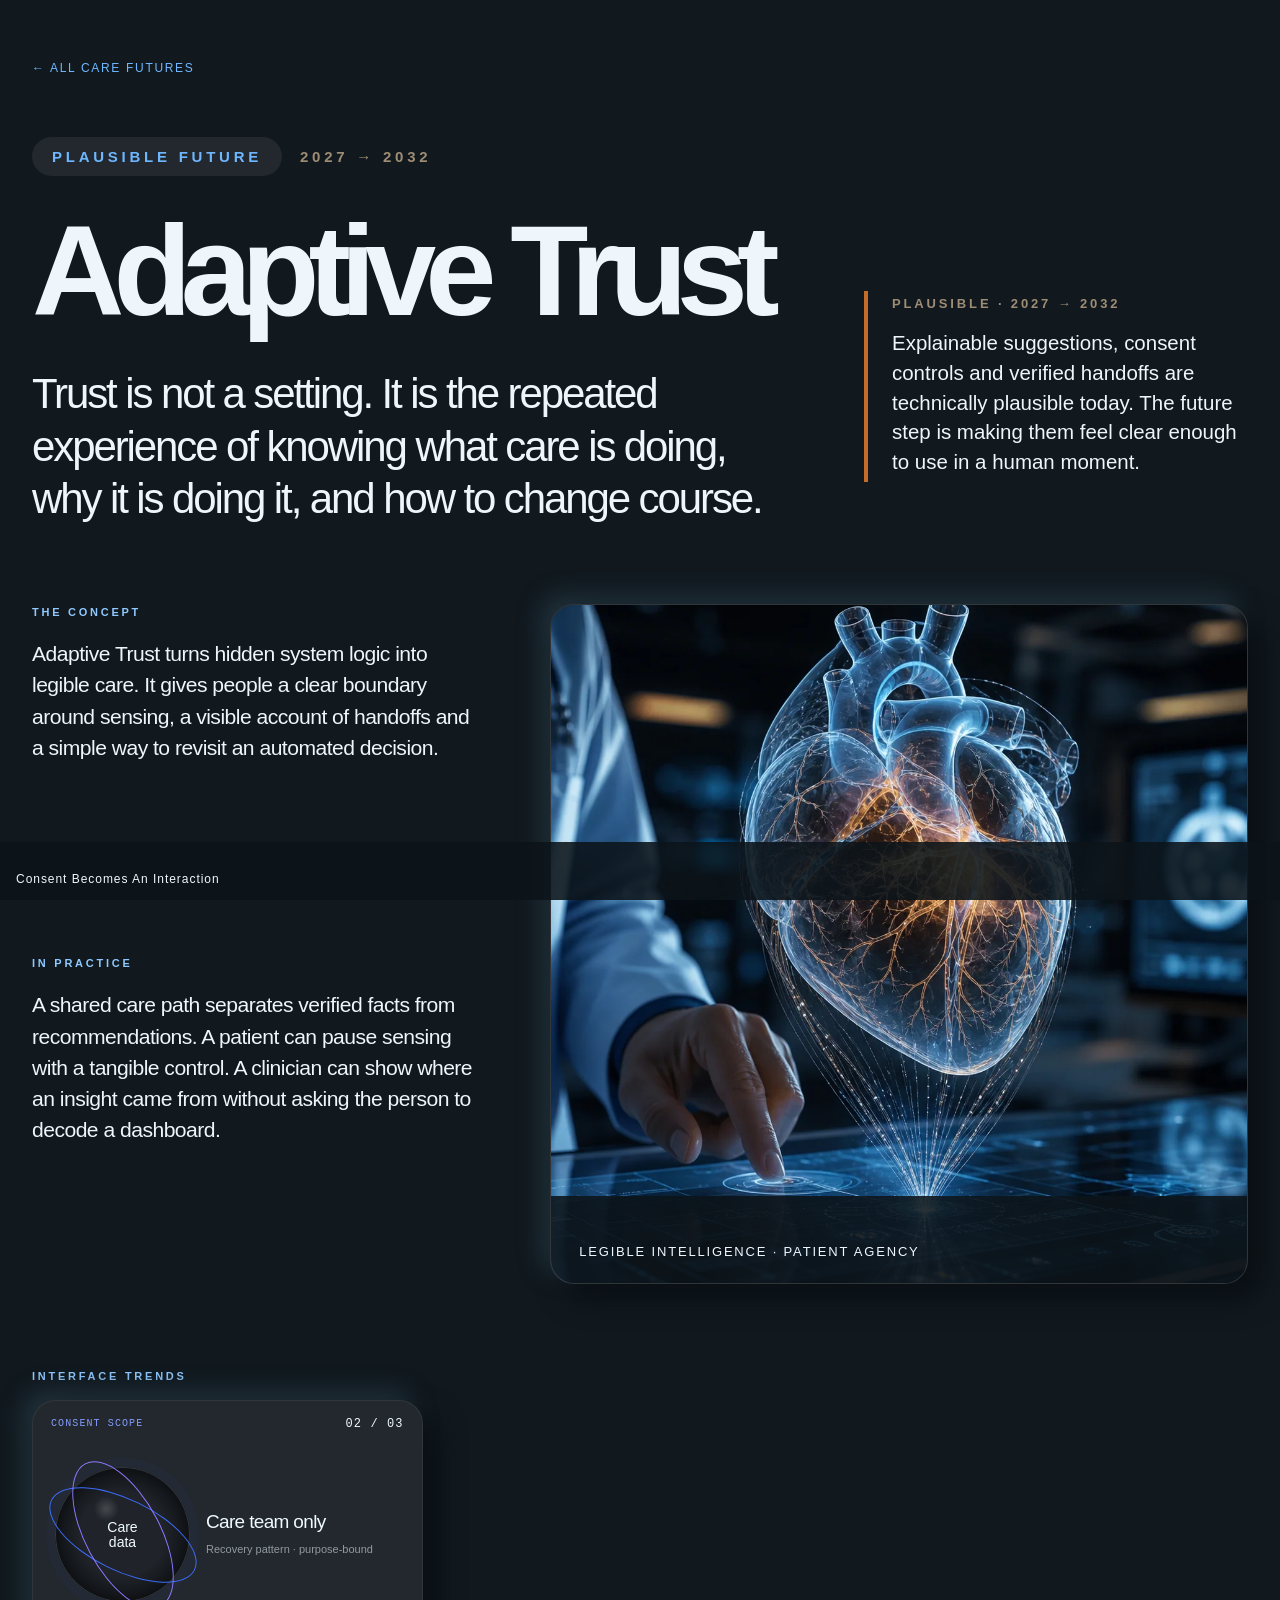
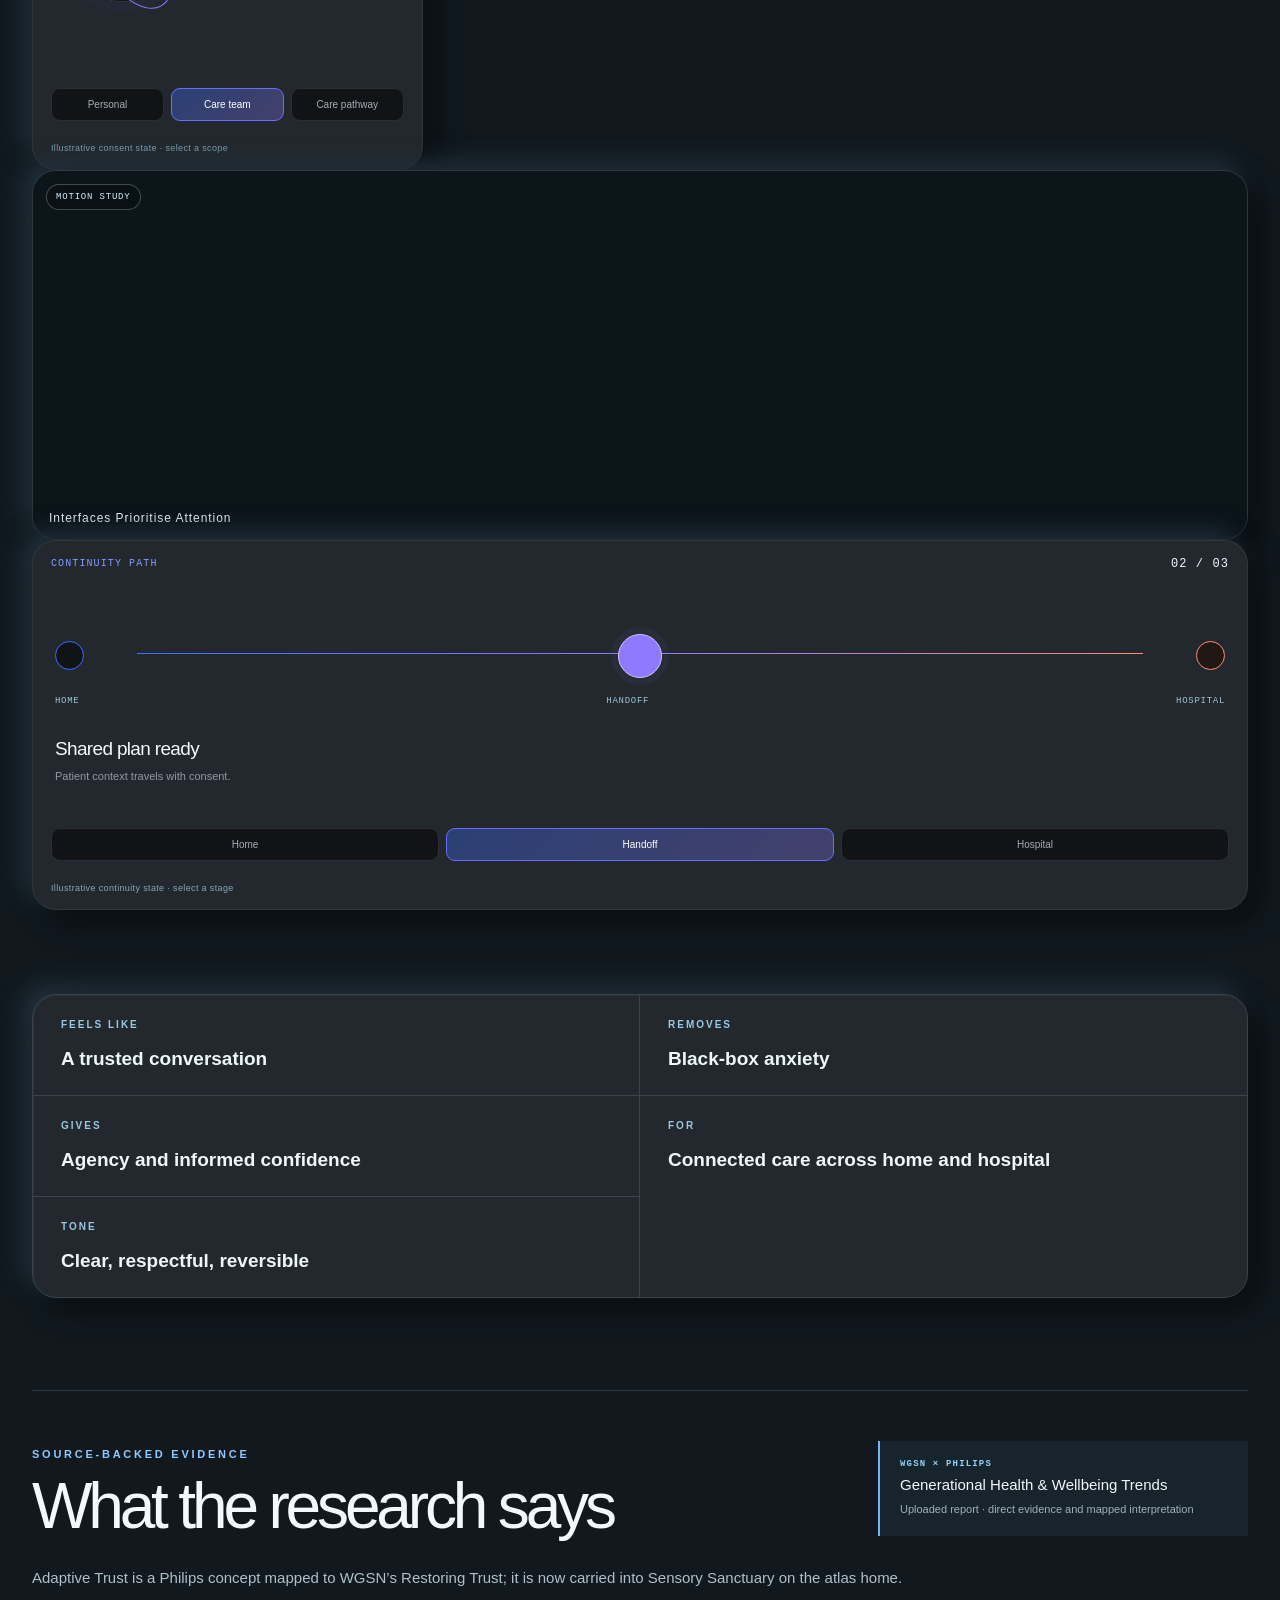
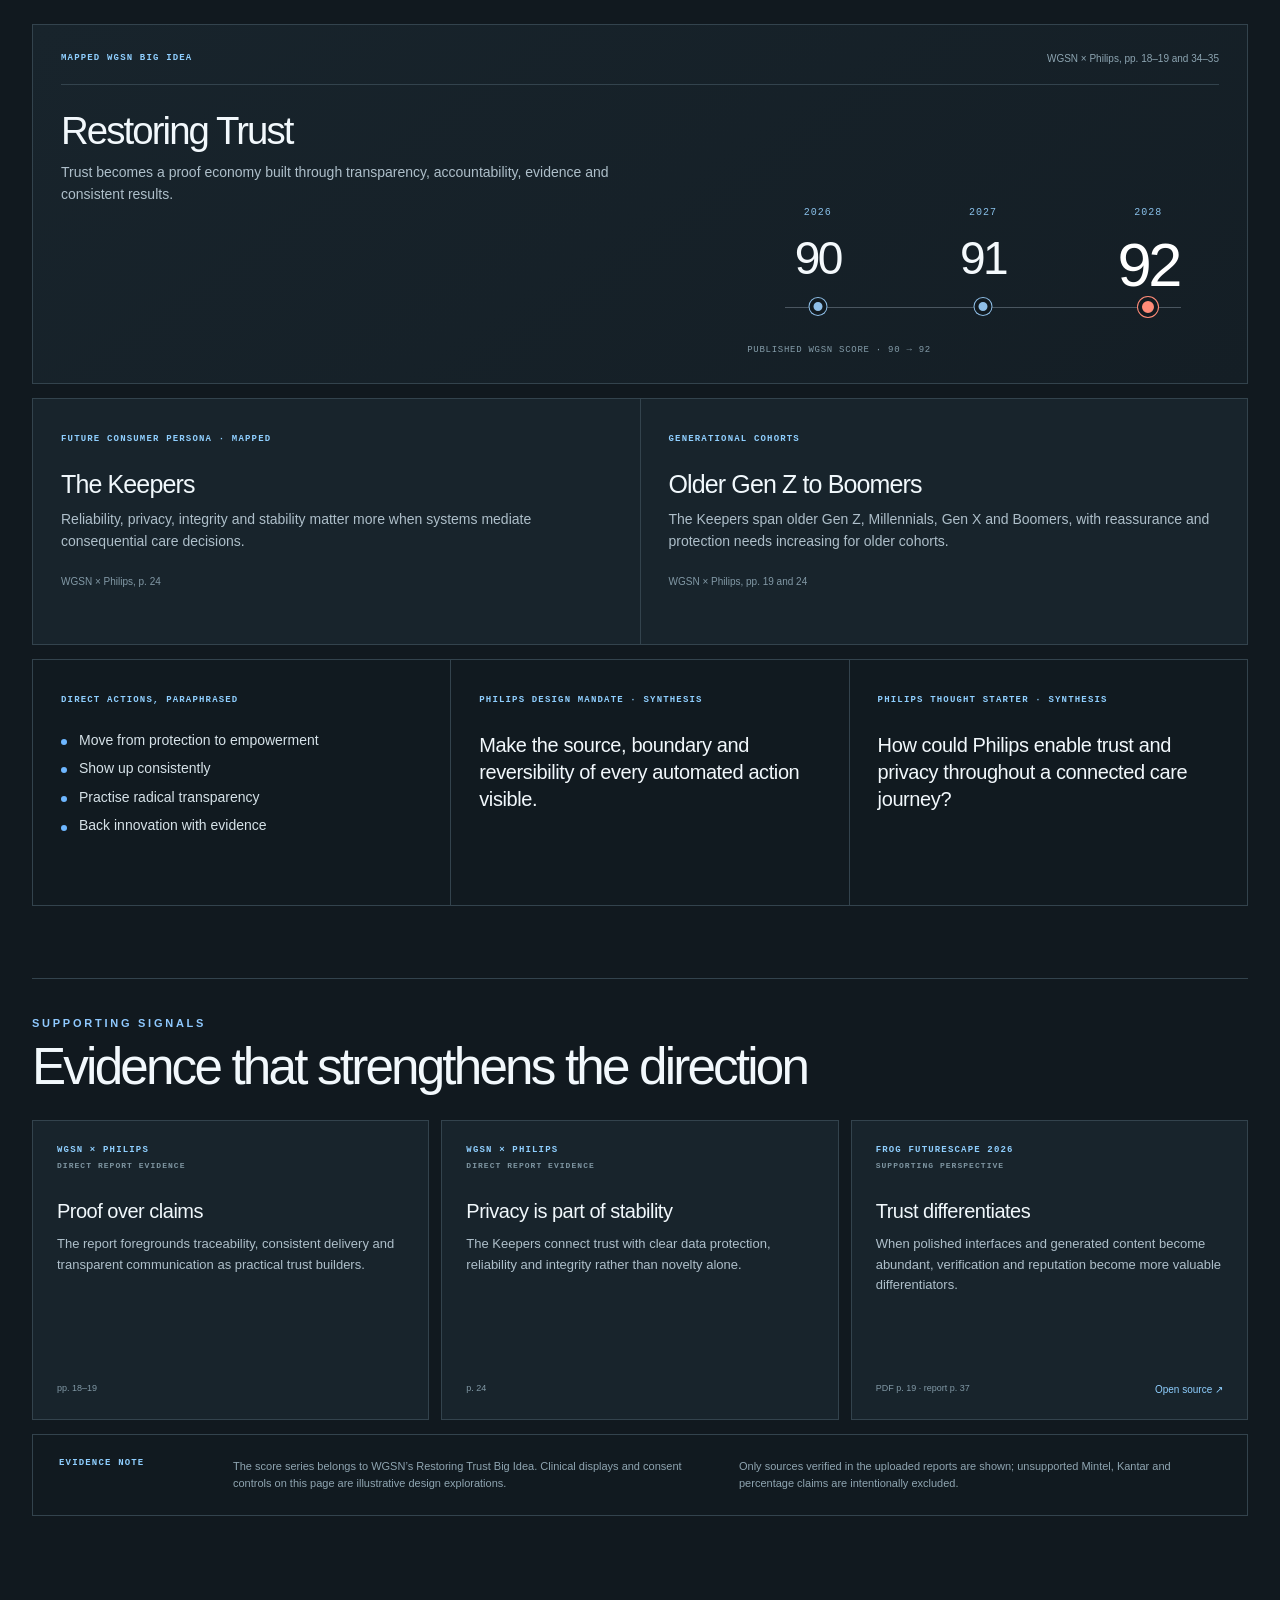
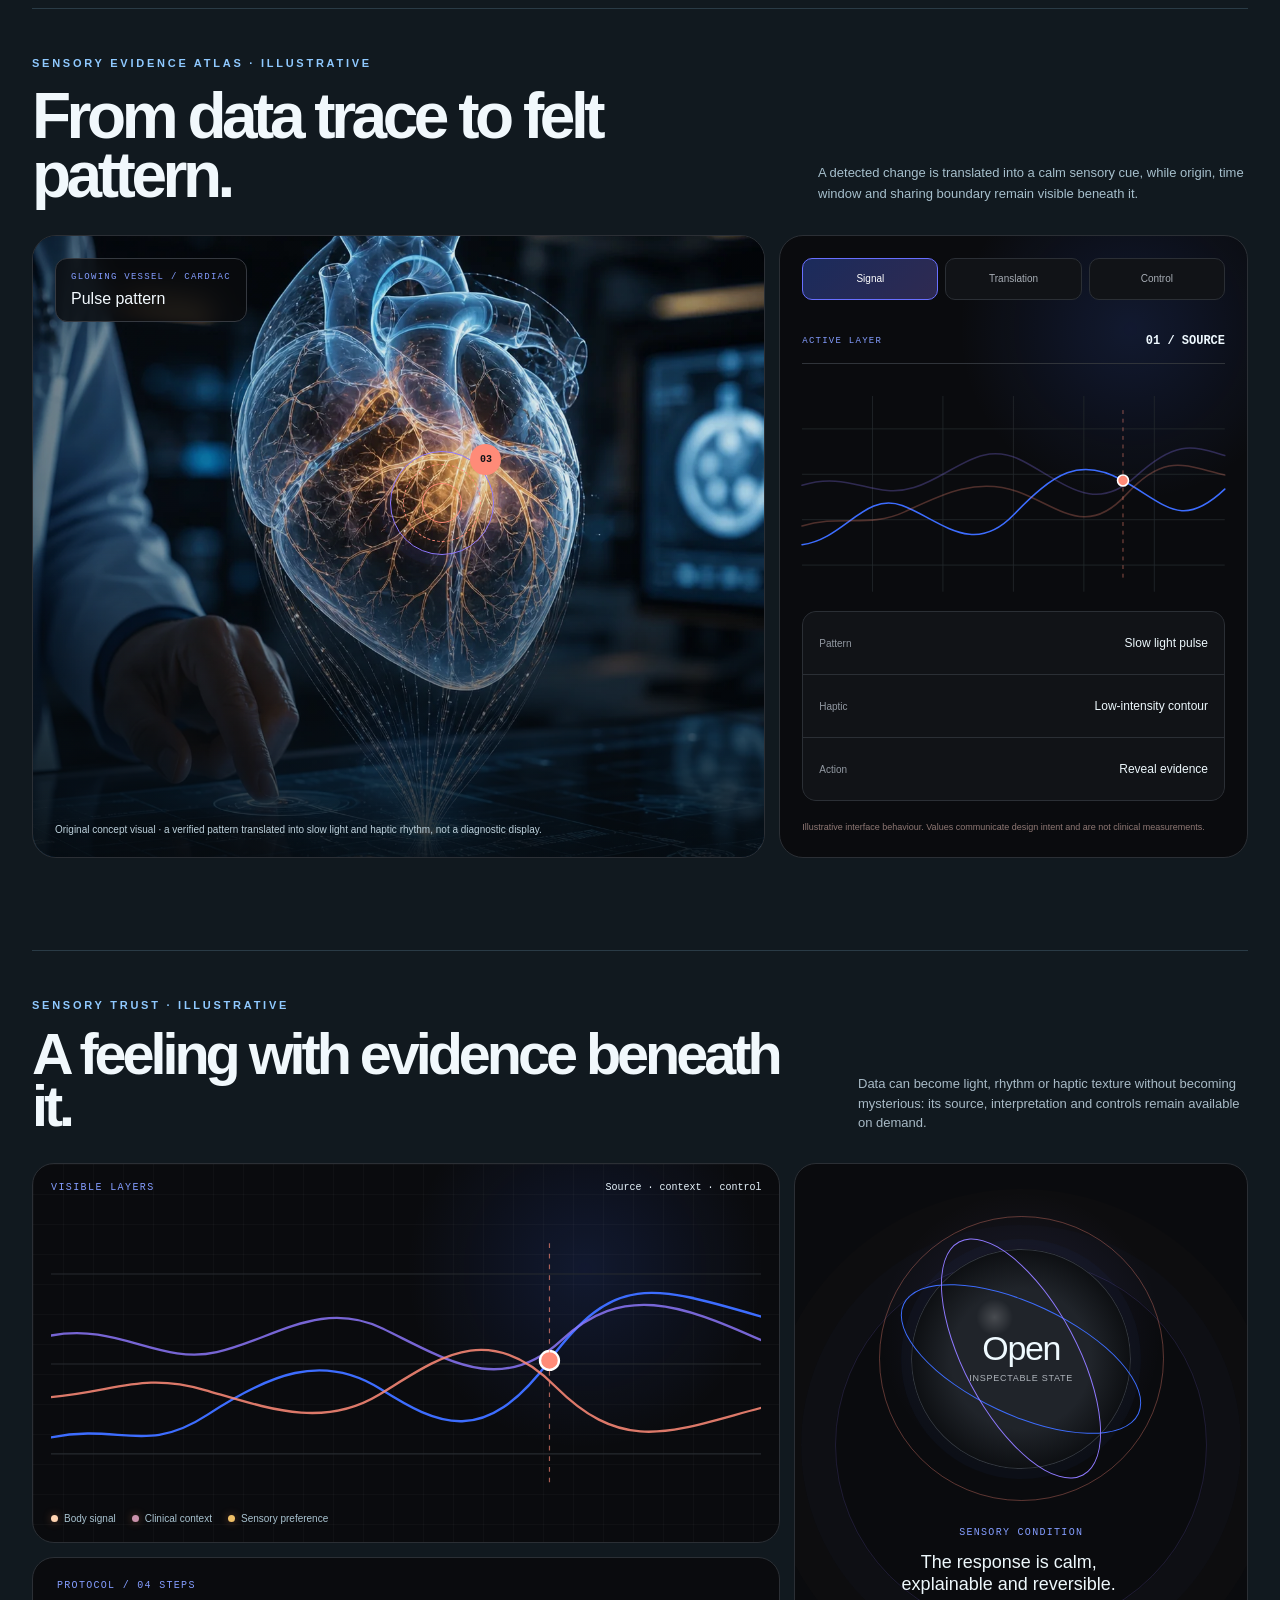
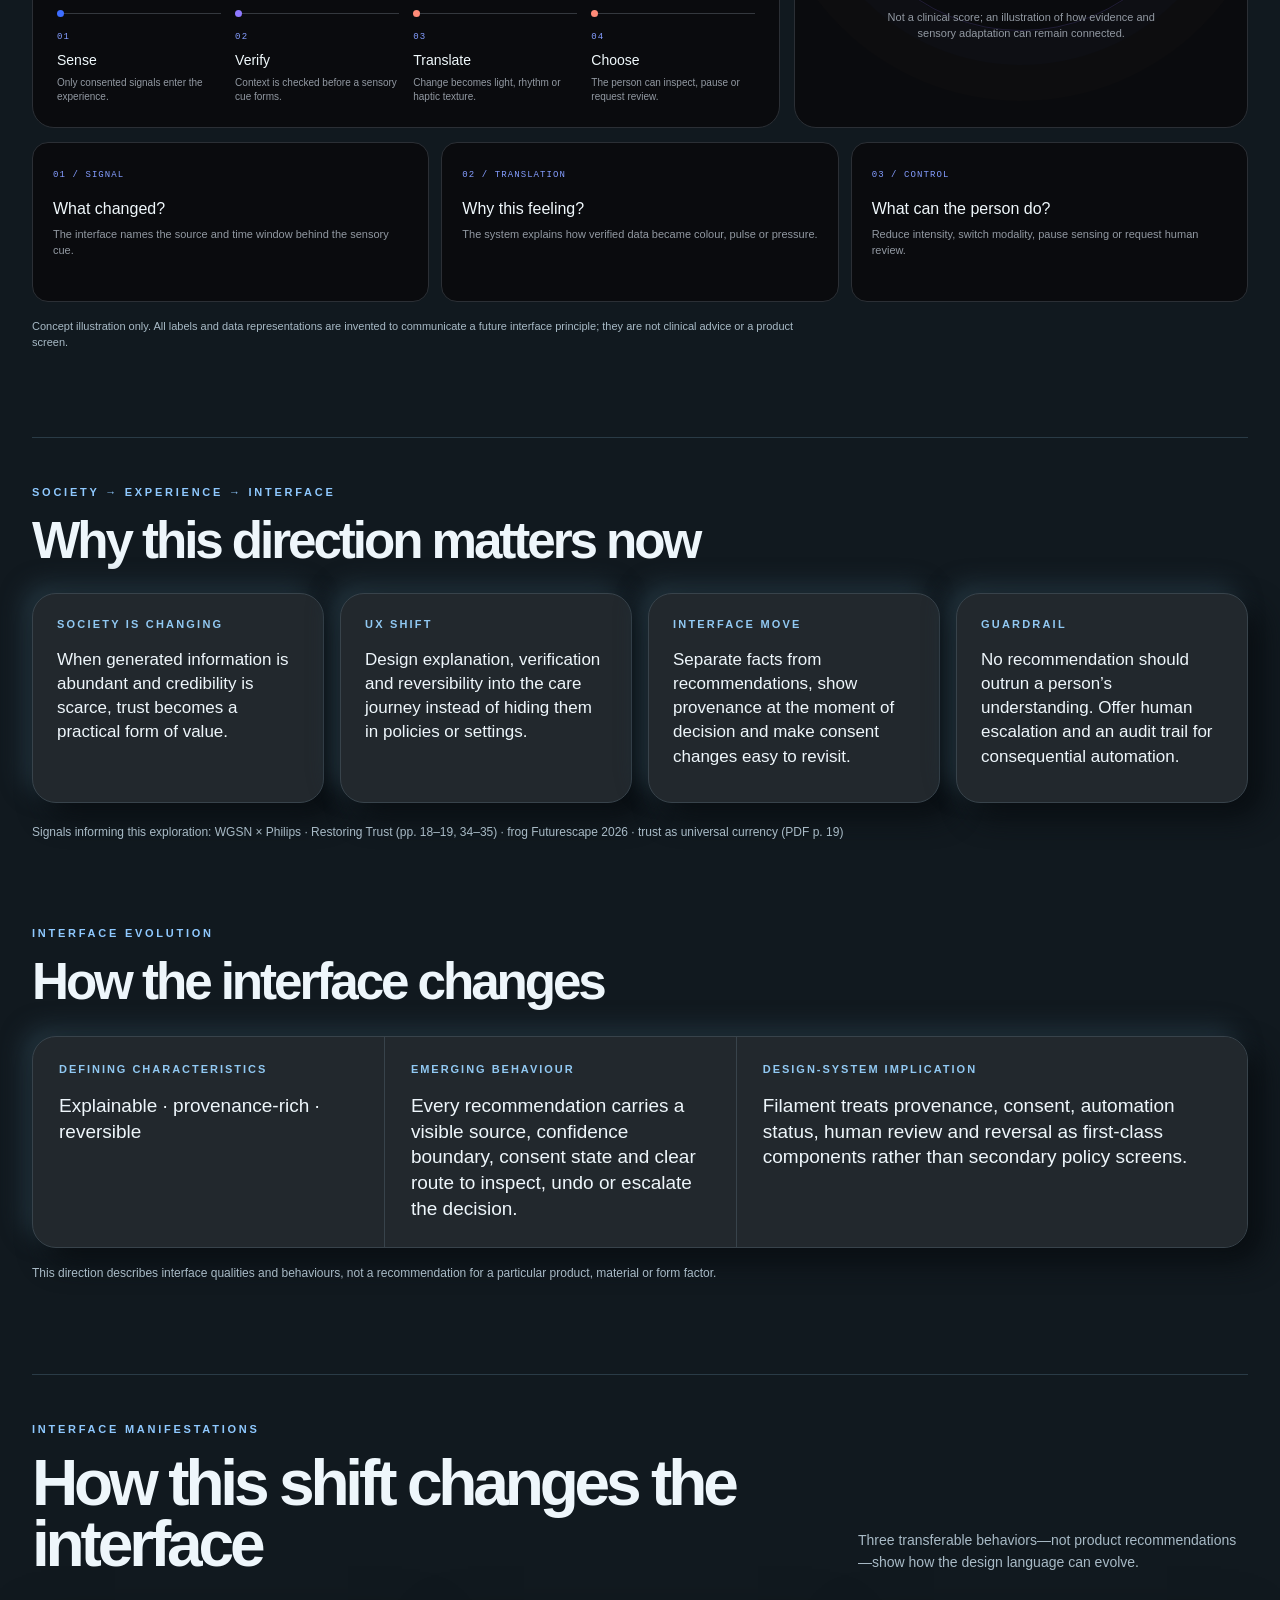
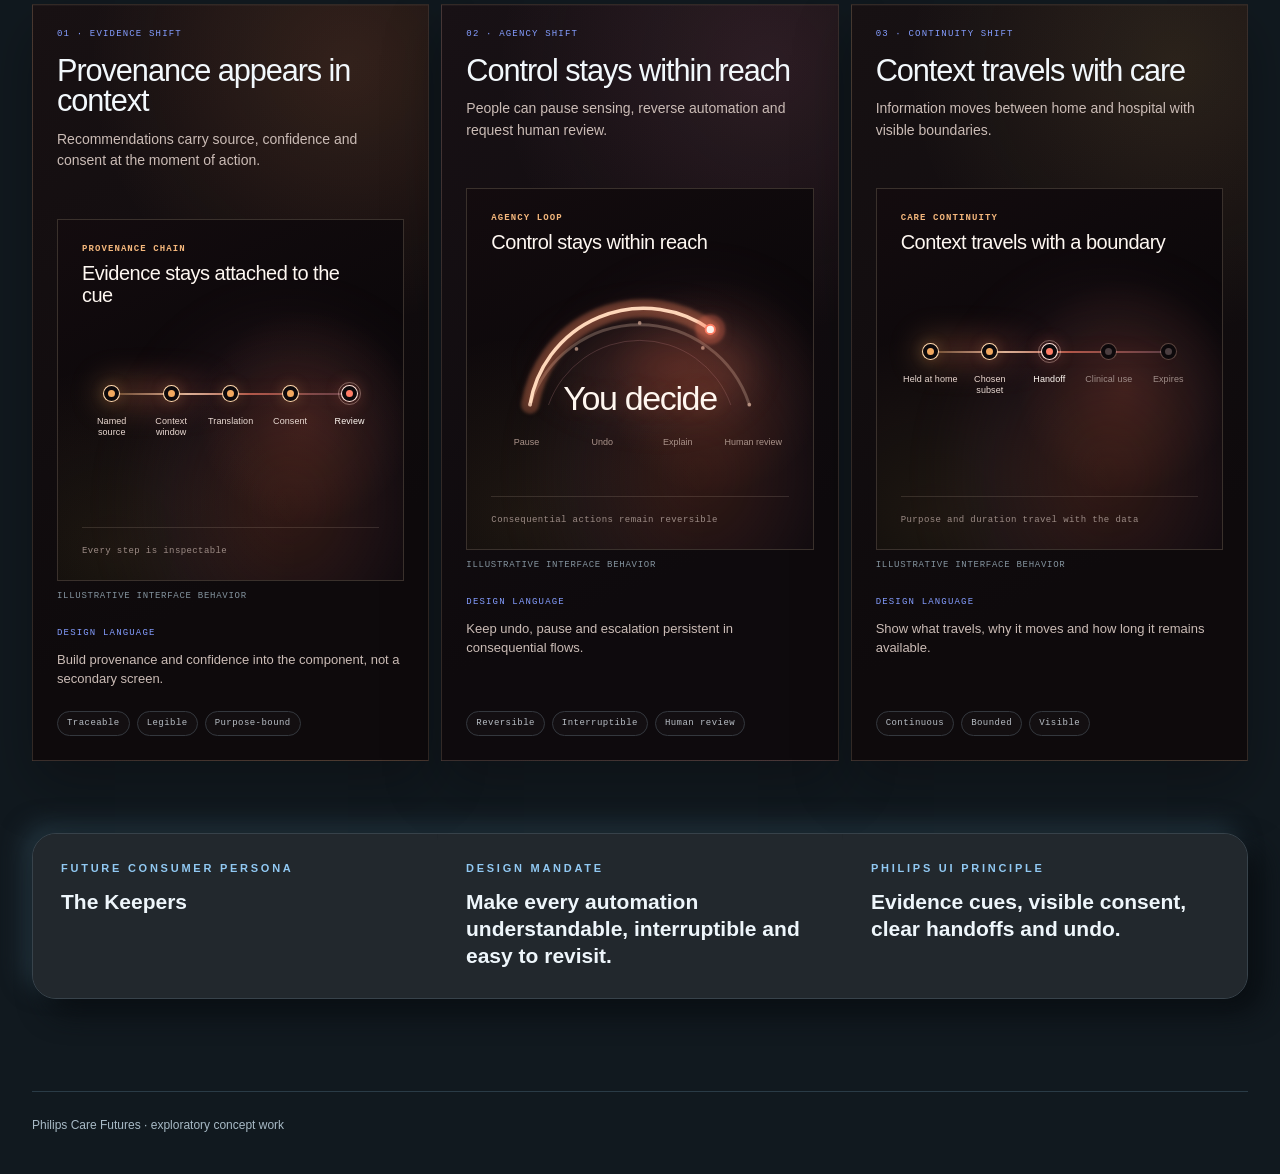
==== commit 8c758d15: "Add warm glow to sensory data visuals" ====
--- a/adaptive-trust.html
+++ b/adaptive-trust.html
@@ -1 +1 @@
-<!doctype html><html lang="en"><head><meta charset="utf-8"><meta name="viewport" content="width=device-width,initial-scale=1"><link rel="stylesheet" href="styles.css?v=20260810-oura3"><link rel="stylesheet" href="viz-refinement.css?v=20260810-oura3"><title>Adaptive Trust · Philips Care Futures</title></head><body data-theme="adaptive-trust"><main class="shell"><header class="masthead"><a class="brand" href="index.html">PHILIPS <span>CARE FUTURES</span></a><div class="masthead__meta">Trend atlas · 2026–2038</div></header><article class="detail" id="detail"></article><footer class="footer">Philips Care Futures · exploratory concept work</footer></main><script src="data.js?v=20260810-oura3"></script><script src="script.js?v=20260810-oura3"></script></body></html>
+<!doctype html><html lang="en"><head><meta charset="utf-8"><meta name="viewport" content="width=device-width,initial-scale=1"><link rel="stylesheet" href="styles.css?v=20260810-glow1"><link rel="stylesheet" href="viz-refinement.css?v=20260810-glow1"><title>Adaptive Trust · Philips Care Futures</title></head><body data-theme="adaptive-trust"><main class="shell"><header class="masthead"><a class="brand" href="index.html">PHILIPS <span>CARE FUTURES</span></a><div class="masthead__meta">Trend atlas · 2026–2038</div></header><article class="detail" id="detail"></article><footer class="footer">Philips Care Futures · exploratory concept work</footer></main><script src="data.js?v=20260810-glow1"></script><script src="script.js?v=20260810-glow1"></script></body></html>
--- a/viz-refinement.css
+++ b/viz-refinement.css
@@ -207,6 +207,276 @@
 .trust-state-orb small{font-size:9px!important;font-weight:400!important;letter-spacing:.08em!important}
 .lab-readout strong{font-size:10px!important;font-weight:400!important}
 
+/* Invisible Wellness: quiet luminosity for the three interface-shift studies. */
+.theme--invisible .interface-examples{
+  --viz-panel:#0b121a;
+  --viz-panel-strong:#071018;
+  --viz-line:rgba(189,240,255,.18);
+  --viz-copy:#b4c6d2;
+  --viz-blue:#62b7ff;
+  --viz-aqua:#bdf0ff;
+  --viz-gold:#f4c96f;
+  --viz-coral:#ff7b8e;
+  --viz-purple:#aa9cff;
+}
+.theme--invisible .interface-example{
+  border-color:rgba(189,240,255,.16)!important;
+  background:linear-gradient(155deg,#0c141c 0%,#080d13 68%,#0b1016 100%)!important;
+  box-shadow:inset 0 1px 0 rgba(255,255,255,.035),0 22px 52px rgba(0,4,10,.24)!important;
+}
+.theme--invisible .interface-example:nth-child(1){background:radial-gradient(circle at 84% 4%,rgba(74,177,255,.13),transparent 34%),linear-gradient(155deg,#0c141c,#080d13 72%)!important}
+.theme--invisible .interface-example:nth-child(2){background:radial-gradient(circle at 84% 4%,rgba(170,156,255,.12),transparent 35%),linear-gradient(155deg,#0d131c,#090d14 72%)!important}
+.theme--invisible .interface-example:nth-child(3){background:radial-gradient(circle at 84% 4%,rgba(255,123,142,.095),transparent 35%),linear-gradient(155deg,#0d131a,#090d13 72%)!important}
+.theme--invisible .interface-example__demo{
+  border-color:rgba(189,240,255,.2)!important;
+  background:#050b11!important;
+  box-shadow:inset 0 1px 0 rgba(255,255,255,.045),inset 0 0 36px rgba(73,169,255,.035)!important;
+}
+.theme--invisible .interface-example__media,
+.theme--invisible .interface-example__demo.has-image:hover .interface-example__media{
+  opacity:.34!important;
+  filter:saturate(.68) contrast(1.08) brightness(.58)!important;
+  transform:scale(1.02)!important;
+  transition:none!important;
+}
+.theme--invisible .interface-example__demo--peripheral-cue-field .calm-viz{
+  background:radial-gradient(circle at 82% 12%,rgba(98,183,255,.16),transparent 34%),radial-gradient(circle at 18% 92%,rgba(189,240,255,.07),transparent 42%),linear-gradient(155deg,rgba(7,17,26,.95),rgba(4,9,14,.97) 72%);
+}
+.theme--invisible .interface-example__demo--why-now-pause-loop .calm-viz{
+  background:radial-gradient(circle at 82% 12%,rgba(170,156,255,.14),transparent 35%),radial-gradient(circle at 16% 92%,rgba(98,183,255,.075),transparent 42%),linear-gradient(155deg,rgba(8,16,25,.95),rgba(4,9,14,.97) 72%);
+}
+.theme--invisible .interface-example__demo--ambient-state-spectrum .calm-viz{
+  overflow:hidden;
+  background:radial-gradient(circle at 72% 50%,rgba(48,101,255,.25),transparent 34%),radial-gradient(circle at 18% 94%,rgba(104,178,255,.12),transparent 44%),linear-gradient(155deg,rgba(5,14,26,.98),rgba(2,7,14,.99) 72%);
+}
+.theme--invisible .interface-example__demo--ambient-state-spectrum .calm-viz:before{
+  content:"";
+  position:absolute;
+  inset:22% -12% -35% 22%;
+  border-radius:50%;
+  background:radial-gradient(ellipse,rgba(45,88,255,.24),rgba(55,127,255,.08) 42%,transparent 72%);
+  filter:blur(20px);
+  pointer-events:none;
+}
+.theme--invisible .calm-viz__header span{color:#91d7ff}
+.theme--invisible .calm-viz__header strong{font-weight:350;letter-spacing:-.02em}
+.theme--invisible .calm-viz__footer{border-color:rgba(189,240,255,.13);color:#7f929f;letter-spacing:.045em}
+
+.theme--invisible .interface-example__demo--peripheral-cue-field .calm-viz__rail{margin-bottom:34px;padding-top:24px}
+.theme--invisible .interface-example__demo--peripheral-cue-field .calm-viz__rail:before{
+  top:31px;
+  height:2px;
+  border-radius:999px;
+  background:linear-gradient(90deg,rgba(98,183,255,.22),rgba(189,240,255,.82) 48%,rgba(170,156,255,.34));
+  box-shadow:0 0 16px rgba(98,183,255,.16);
+}
+.theme--invisible .interface-example__demo--peripheral-cue-field .calm-viz__rail i{
+  width:15px;
+  height:15px;
+  border:4px solid var(--viz-panel-strong);
+  background:#34414b;
+  box-shadow:0 0 0 1px rgba(189,240,255,.25);
+}
+.theme--invisible .interface-example__demo--peripheral-cue-field .calm-viz__rail b{color:#8798a3;font-size:9px;letter-spacing:.015em}
+.theme--invisible .interface-example__demo--peripheral-cue-field .calm-viz__rail .is-active i{background:#62b7ff;box-shadow:0 0 0 1px #9bddff,0 0 13px rgba(98,183,255,.3)}
+.theme--invisible .interface-example__demo--peripheral-cue-field .calm-viz__rail .is-active b{color:#dbe9f0}
+.theme--invisible .interface-example__demo--peripheral-cue-field .calm-viz__rail .is-current i{background:#ff7b8e;box-shadow:0 0 0 1px #ffd7dd,0 0 14px rgba(255,123,142,.3)}
+.theme--invisible .interface-example__demo--peripheral-cue-field .calm-viz__rail .is-current i:after{content:"";position:absolute;inset:-7px;border:1px solid rgba(255,215,221,.42);border-radius:50%}
+.theme--invisible .interface-example__demo--peripheral-cue-field .calm-viz__rail .is-current b{color:#fff}
+
+.theme--invisible .interface-example__demo--why-now-pause-loop .calm-viz__grid{stroke:rgba(189,240,255,.09)}
+.theme--invisible .interface-example__demo--why-now-pause-loop .calm-viz__band{opacity:.58}
+.theme--invisible .interface-example__demo--why-now-pause-loop .calm-viz__series-area{opacity:.72}
+.theme--invisible .interface-example__demo--why-now-pause-loop .calm-viz__series-glow{stroke:#62b7ff;stroke-width:10;opacity:.13;filter:drop-shadow(0 0 7px rgba(98,183,255,.22))}
+.theme--invisible .interface-example__demo--why-now-pause-loop .calm-viz__series{stroke:#c7f3ff;stroke-width:2.15;filter:drop-shadow(0 0 4px rgba(98,183,255,.2))}
+.theme--invisible .interface-example__demo--why-now-pause-loop .calm-viz__inferred{stroke:#aa9cff;stroke-width:1.4;stroke-dasharray:3 6;opacity:.78}
+.theme--invisible .interface-example__demo--why-now-pause-loop .calm-viz__axis text{fill:#718895;font-weight:500}
+.theme--invisible .interface-example__demo--why-now-pause-loop .calm-viz__focus-halo{fill:#ff7b8e;opacity:.14}
+.theme--invisible .interface-example__demo--why-now-pause-loop .calm-viz__focus-point{fill:#ff7b8e;stroke:#fff;stroke-width:1.5}
+
+.theme--invisible .interface-example__demo--ambient-state-spectrum .calm-viz__signature-field{position:relative;height:180px;margin:18px 0 12px}
+.theme--invisible .interface-example__demo--ambient-state-spectrum .calm-viz__signature-curve{position:absolute;inset:0;z-index:2;width:100%;height:100%;overflow:visible}
+.theme--invisible .interface-example__demo--ambient-state-spectrum .calm-viz__signature-grid{fill:none;stroke:rgba(158,198,255,.08);stroke-width:1;vector-effect:non-scaling-stroke}
+.theme--invisible .interface-example__demo--ambient-state-spectrum .calm-viz__signature-area{fill:url(#iw-signature-fill)}
+.theme--invisible .interface-example__demo--ambient-state-spectrum .calm-viz__signature-glow,.theme--invisible .interface-example__demo--ambient-state-spectrum .calm-viz__signature-series{fill:none;stroke-linecap:round;stroke-linejoin:round;vector-effect:non-scaling-stroke}
+.theme--invisible .interface-example__demo--ambient-state-spectrum .calm-viz__signature-glow{stroke:#356bff;stroke-width:15;opacity:.3;filter:url(#iw-signature-glow)}
+.theme--invisible .interface-example__demo--ambient-state-spectrum .calm-viz__signature-series{stroke:url(#iw-signature-stroke);stroke-width:2.4;filter:drop-shadow(0 0 6px rgba(76,132,255,.6))}
+.theme--invisible .interface-example__demo--ambient-state-spectrum .calm-viz__signature-halo{fill:#376dff;opacity:.28;filter:blur(2px)}
+.theme--invisible .interface-example__demo--ambient-state-spectrum .calm-viz__signature-point{fill:#f3fbff;stroke:#5b76ff;stroke-width:2;filter:drop-shadow(0 0 7px #3a69ff)}
+.theme--invisible .interface-example__demo--ambient-state-spectrum .calm-viz__bars{position:absolute;z-index:1;right:0;bottom:9px;left:0;height:70px;margin:0;padding:0 4px 8px;gap:4px;border-color:rgba(158,198,255,.1);opacity:.32;filter:drop-shadow(0 0 9px rgba(46,91,255,.18))}
+.theme--invisible .interface-example__demo--ambient-state-spectrum .calm-viz__bars>i,.theme--invisible .interface-example__demo--ambient-state-spectrum .calm-viz__bars>i.is-reference,.theme--invisible .interface-example__demo--ambient-state-spectrum .calm-viz__bars>i.is-uncertain{border:0;border-radius:999px 999px 2px 2px;background:linear-gradient(180deg,#8dd9ff,#315eff);opacity:.72}
+.theme--invisible .interface-example__demo--ambient-state-spectrum .calm-viz__bars>i.is-attention{outline:0;background:linear-gradient(180deg,#f0f9ff,#6384ff);opacity:1;box-shadow:0 0 14px rgba(72,113,255,.62)}
+.theme--invisible .interface-example__demo--ambient-state-spectrum .calm-viz__legend span:nth-child(1) i{background:#bfeeff}
+.theme--invisible .interface-example__demo--ambient-state-spectrum .calm-viz__legend span:nth-child(2) i{background:#5684ff;box-shadow:0 0 8px rgba(63,104,255,.5)}
+.theme--invisible .interface-example__demo--ambient-state-spectrum .calm-viz__legend span:nth-child(3) i{background:#eef8ff;box-shadow:0 0 10px rgba(87,125,255,.65)}
+.theme--invisible .calm-viz__legend{gap:13px;color:#82939e;font-size:8px;letter-spacing:.025em}
+.theme--invisible .calm-viz__legend i{width:13px;height:2px;border-radius:999px}
+.theme--invisible .calm-viz__legend .is-band i{height:5px;background:rgba(98,183,255,.18);border-color:rgba(189,240,255,.32)}
+.theme--invisible .calm-viz__legend .is-series i{background:#c7f3ff}
+.theme--invisible .calm-viz__legend .is-inferred i{background:repeating-linear-gradient(90deg,#aa9cff 0 3px,transparent 3px 6px)}
+.theme--invisible .calm-viz__series,
+.theme--invisible .calm-viz__series-glow,
+.theme--invisible .calm-viz__inferred,
+.theme--invisible .calm-viz__bars>i{animation:none}
+
+/* Sensory Sanctuary + its merged Adaptive Trust layer: luminous, warm and multisensory. */
+:is(.theme--sensory,.theme--trust) .interface-examples{
+  --viz-panel:#1a1113;
+  --viz-panel-strong:#0d090b;
+  --viz-line:rgba(255,226,204,.16);
+  --viz-copy:#cbbcb6;
+  --viz-white:#fff8f2;
+  --viz-blue:#f2a85f;
+  --viz-aqua:#ffd6b5;
+  --viz-gold:#f2c972;
+  --viz-coral:#ff7c66;
+  --viz-purple:#c08ba5;
+}
+:is(.theme--sensory,.theme--trust) .interface-example{
+  border-color:rgba(255,214,181,.15)!important;
+  background:linear-gradient(155deg,#171113 0%,#0d0a0c 68%,#130d10 100%)!important;
+  box-shadow:inset 0 1px 0 rgba(255,255,255,.035),0 24px 54px rgba(7,2,4,.28)!important;
+}
+:is(.theme--sensory,.theme--trust) .interface-example:nth-child(1){background:radial-gradient(circle at 80% 8%,rgba(255,158,96,.13),transparent 34%),linear-gradient(155deg,#181113,#0e0a0c 72%)!important}
+:is(.theme--sensory,.theme--trust) .interface-example:nth-child(2){background:radial-gradient(circle at 82% 8%,rgba(203,125,151,.13),transparent 35%),linear-gradient(155deg,#181115,#0e0a0d 72%)!important}
+:is(.theme--sensory,.theme--trust) .interface-example:nth-child(3){background:radial-gradient(circle at 82% 8%,rgba(242,201,114,.10),transparent 35%),linear-gradient(155deg,#171113,#0e0a0c 72%)!important}
+:is(.theme--sensory,.theme--trust) .interface-example__demo{
+  border-color:rgba(255,217,188,.20)!important;
+  background:#090608!important;
+  box-shadow:inset 0 1px 0 rgba(255,255,255,.045),inset 0 0 44px rgba(255,137,92,.035)!important;
+}
+:is(.theme--sensory,.theme--trust) .calm-viz{
+  overflow:hidden;
+  background:
+    radial-gradient(circle at 72% 55%,rgba(255,118,82,.14),transparent 34%),
+    radial-gradient(circle at 16% 92%,rgba(241,186,106,.09),transparent 42%),
+    linear-gradient(155deg,rgba(20,12,15,.97),rgba(8,6,8,.99) 72%);
+}
+:is(.theme--sensory,.theme--trust) .calm-viz:before{
+  content:"";
+  position:absolute;
+  inset:20% -18% -38% 16%;
+  border-radius:50%;
+  background:radial-gradient(ellipse,rgba(255,119,81,.18),rgba(202,118,148,.08) 44%,transparent 72%);
+  filter:blur(22px);
+  pointer-events:none;
+}
+:is(.theme--sensory,.theme--trust) .calm-viz>*{position:relative;z-index:1}
+:is(.theme--sensory,.theme--trust) .calm-viz__header span{color:#f4b77c}
+:is(.theme--sensory,.theme--trust) .calm-viz__header strong{font-weight:350;letter-spacing:-.025em}
+:is(.theme--sensory,.theme--trust) .calm-viz__footer{border-color:rgba(255,226,204,.13);color:#9c8b85;letter-spacing:.045em}
+
+:is(.theme--sensory,.theme--trust) .calm-viz__arc-wrap:before{
+  content:"";
+  position:absolute;
+  inset:12% 11% 2%;
+  border-radius:50%;
+  background:radial-gradient(ellipse at 64% 48%,rgba(255,111,75,.23),rgba(221,141,118,.08) 44%,transparent 72%);
+  filter:blur(15px);
+  pointer-events:none;
+}
+:is(.theme--sensory,.theme--trust) .calm-viz__arc-track{stroke:rgba(255,222,199,.25)}
+:is(.theme--sensory,.theme--trust) .calm-viz__arc-inner{stroke:rgba(214,151,159,.22)}
+:is(.theme--sensory,.theme--trust) .calm-viz__arc-glow{stroke:#ff8b62;stroke-width:18;opacity:.25;filter:blur(2px)}
+:is(.theme--sensory,.theme--trust) .calm-viz__arc-value{stroke:#ffdabd;stroke-width:3.5;filter:drop-shadow(0 0 6px rgba(255,135,93,.72))}
+:is(.theme--sensory,.theme--trust) .calm-viz__arc-halo{fill:#ff795d;opacity:.28;filter:blur(2px)}
+:is(.theme--sensory,.theme--trust) .calm-viz__arc-point{fill:#fff9f3;stroke:#ff7b61;stroke-width:2;filter:drop-shadow(0 0 9px rgba(255,114,84,.86))}
+:is(.theme--sensory,.theme--trust) .calm-viz__arc-ticks circle{fill:#d9b19c;opacity:.7}
+:is(.theme--sensory,.theme--trust) .calm-viz__arc-wrap>strong{color:#fff7f0;text-shadow:0 0 22px rgba(255,151,104,.18)}
+:is(.theme--sensory,.theme--trust) .calm-viz__ticks span{color:#aa938a}
+
+:is(.theme--sensory,.theme--trust) .calm-viz__rail{margin-bottom:34px;padding-top:24px}
+:is(.theme--sensory,.theme--trust) .calm-viz__rail:before{
+  top:31px;
+  height:2px;
+  border-radius:999px;
+  background:linear-gradient(90deg,rgba(242,168,95,.26),rgba(255,216,184,.84) 32%,rgba(255,124,102,.64) 58%,rgba(192,139,165,.32));
+  box-shadow:0 0 18px rgba(255,124,102,.2);
+}
+:is(.theme--sensory,.theme--trust) .calm-viz__rail:after{
+  content:"";
+  position:absolute;
+  left:4%;
+  top:12px;
+  width:45%;
+  height:38px;
+  border-radius:999px;
+  background:linear-gradient(90deg,rgba(242,168,95,.16),rgba(255,124,102,.18),transparent);
+  filter:blur(13px);
+  pointer-events:none;
+}
+:is(.theme--sensory,.theme--trust) .calm-viz__rail i{
+  width:15px;
+  height:15px;
+  border:4px solid var(--viz-panel-strong);
+  background:#4b3e40;
+  box-shadow:0 0 0 1px rgba(255,218,190,.24);
+}
+:is(.theme--sensory,.theme--trust) .calm-viz__rail b{color:#9f8d88;font-size:9px;letter-spacing:.01em}
+:is(.theme--sensory,.theme--trust) .calm-viz__rail .is-active i{background:#f2a85f;box-shadow:0 0 0 1px #ffd7ad,0 0 14px rgba(242,168,95,.34)}
+:is(.theme--sensory,.theme--trust) .calm-viz__rail .is-active b{color:#eadbd4}
+:is(.theme--sensory,.theme--trust) .calm-viz__rail .is-current i{background:#ff7c66;box-shadow:0 0 0 1px #ffe1d8,0 0 17px rgba(255,124,102,.48)}
+:is(.theme--sensory,.theme--trust) .calm-viz__rail .is-current i:after{content:"";position:absolute;inset:-8px;border:1px solid rgba(255,213,199,.38);border-radius:50%}
+:is(.theme--sensory,.theme--trust) .calm-viz__rail .is-current b{color:#fff8f2}
+
+:is(.theme--sensory,.theme--trust) .calm-viz--matrix{
+  background:
+    radial-gradient(circle at 76% 44%,rgba(202,127,151,.13),transparent 38%),
+    radial-gradient(circle at 18% 82%,rgba(242,168,95,.08),transparent 42%),
+    linear-gradient(155deg,#140d10,#090709 74%);
+}
+:is(.theme--sensory,.theme--trust) .calm-viz__matrix{background:rgba(255,222,199,.14);border-color:rgba(255,222,199,.14)}
+:is(.theme--sensory,.theme--trust) .calm-viz__matrix>*{background:linear-gradient(145deg,#171012,#100b0d);color:#aa9790}
+:is(.theme--sensory,.theme--trust) .calm-viz__matrix strong{color:#f3e5de}
+:is(.theme--sensory,.theme--trust) .calm-viz__matrix i:after{border-radius:999px;background:#ffd7b7;box-shadow:0 0 9px rgba(255,177,118,.36)}
+:is(.theme--sensory,.theme--trust) .calm-viz__matrix i.is-attention:after{background:#ff7c66;box-shadow:0 0 12px rgba(255,124,102,.5)}
+:is(.theme--sensory,.theme--trust) .calm-viz__matrix i.is-paused:after{border-color:#a68f91;box-shadow:none}
+
+/* The same warm data light continues into the larger sensory evidence studies. */
+:is(.theme--sensory,.theme--trust) .trust-lab__field{
+  border-color:rgba(255,216,184,.16);
+  background:
+    radial-gradient(circle at 72% 40%,rgba(255,119,81,.20),transparent 25%),
+    radial-gradient(circle at 24% 84%,rgba(192,139,165,.11),transparent 38%),
+    linear-gradient(155deg,#160f12,#090709 76%);
+  box-shadow:inset 0 1px 0 rgba(255,255,255,.04),0 24px 52px rgba(5,1,3,.3);
+}
+:is(.theme--sensory,.theme--trust) .trust-lab__field:after{background:linear-gradient(90deg,rgba(255,215,185,.045) 1px,transparent 1px),linear-gradient(rgba(255,215,185,.045) 1px,transparent 1px);background-size:30px 30px}
+:is(.theme--sensory,.theme--trust) .lab-readout span{color:#f0ad72}
+:is(.theme--sensory,.theme--trust) .lab-grid{stroke:rgba(255,220,196,.11)}
+:is(.theme--sensory,.theme--trust) .lab-line{stroke-width:2.35}
+:is(.theme--sensory,.theme--trust) .lab-line--one{stroke:#ffd4b2;filter:drop-shadow(0 0 7px rgba(255,149,91,.42))}
+:is(.theme--sensory,.theme--trust) .lab-line--two{stroke:#c991ab;opacity:.82;filter:drop-shadow(0 0 6px rgba(201,145,171,.25))}
+:is(.theme--sensory,.theme--trust) .lab-line--three{stroke:#efbf67;opacity:.86;filter:drop-shadow(0 0 6px rgba(239,191,103,.22))}
+:is(.theme--sensory,.theme--trust) .lab-point{fill:#fff6ed;stroke:#ff815f;filter:drop-shadow(0 0 10px rgba(255,111,76,.78))}
+:is(.theme--sensory,.theme--trust) .lab-marker{stroke:#ff8966;opacity:.64}
+:is(.theme--sensory,.theme--trust) .lab-keys i{background:#ffd4b2;box-shadow:0 0 8px rgba(255,149,91,.38)}
+:is(.theme--sensory,.theme--trust) .lab-keys span:nth-child(2) i{background:#c991ab}
+:is(.theme--sensory,.theme--trust) .lab-keys span:nth-child(3) i{background:#efbf67}
+
+:is(.theme--sensory,.theme--trust) .anatomy-console{
+  border-color:rgba(255,216,184,.17);
+  background:
+    radial-gradient(circle at 70% 19%,rgba(255,116,80,.18),transparent 27%),
+    radial-gradient(circle at 15% 90%,rgba(201,145,171,.10),transparent 40%),
+    linear-gradient(155deg,#171013,#0a080a 76%);
+}
+:is(.theme--sensory,.theme--trust) .anatomy-console__tabs button{border-color:#51383a;background:#241719;color:#bda59c}
+:is(.theme--sensory,.theme--trust) .anatomy-console__tabs button[aria-pressed="true"]{border-color:#ff9b70;background:#7f3f35;color:#fff8f2;box-shadow:0 0 0 4px rgba(255,126,91,.08),0 0 18px rgba(255,117,80,.13)}
+:is(.theme--sensory,.theme--trust) .anatomy-console__readout{border-color:rgba(255,218,190,.16)}
+:is(.theme--sensory,.theme--trust) .anatomy-console__readout span{color:#f0ad72}
+:is(.theme--sensory,.theme--trust) .anatomy-grid{stroke:rgba(255,220,196,.10)}
+:is(.theme--sensory,.theme--trust) .anatomy-line{stroke-width:2.4}
+:is(.theme--sensory,.theme--trust) .anatomy-line--context{stroke:#ffd3b0;filter:drop-shadow(0 0 7px rgba(255,147,89,.35))}
+:is(.theme--sensory,.theme--trust) .anatomy-line--record{stroke:#c88fa9;filter:drop-shadow(0 0 6px rgba(200,143,169,.22))}
+:is(.theme--sensory,.theme--trust) .anatomy-line--device{stroke:#efbd65;filter:drop-shadow(0 0 6px rgba(239,189,101,.2))}
+:is(.theme--sensory,.theme--trust) .anatomy-cursor{stroke:#ff8a68;opacity:.68}
+:is(.theme--sensory,.theme--trust) .anatomy-focus{fill:#fff6ed;stroke:#ff805f;filter:drop-shadow(0 0 10px rgba(255,112,77,.72))}
+:is(.theme--sensory,.theme--trust) .anatomy-console__metrics{border-color:#4a3134;background:#4a3134}
+:is(.theme--sensory,.theme--trust) .anatomy-console__metrics div{background:#211518}
+:is(.theme--sensory,.theme--trust) .anatomy-console__metrics span{color:#ac938b}
+:is(.theme--sensory,.theme--trust) .anatomy-console__note{color:#8f7874}
+
 @media(max-width:900px){
   .calm-viz{min-height:330px}
   .interface-example__demo{min-height:330px!important}
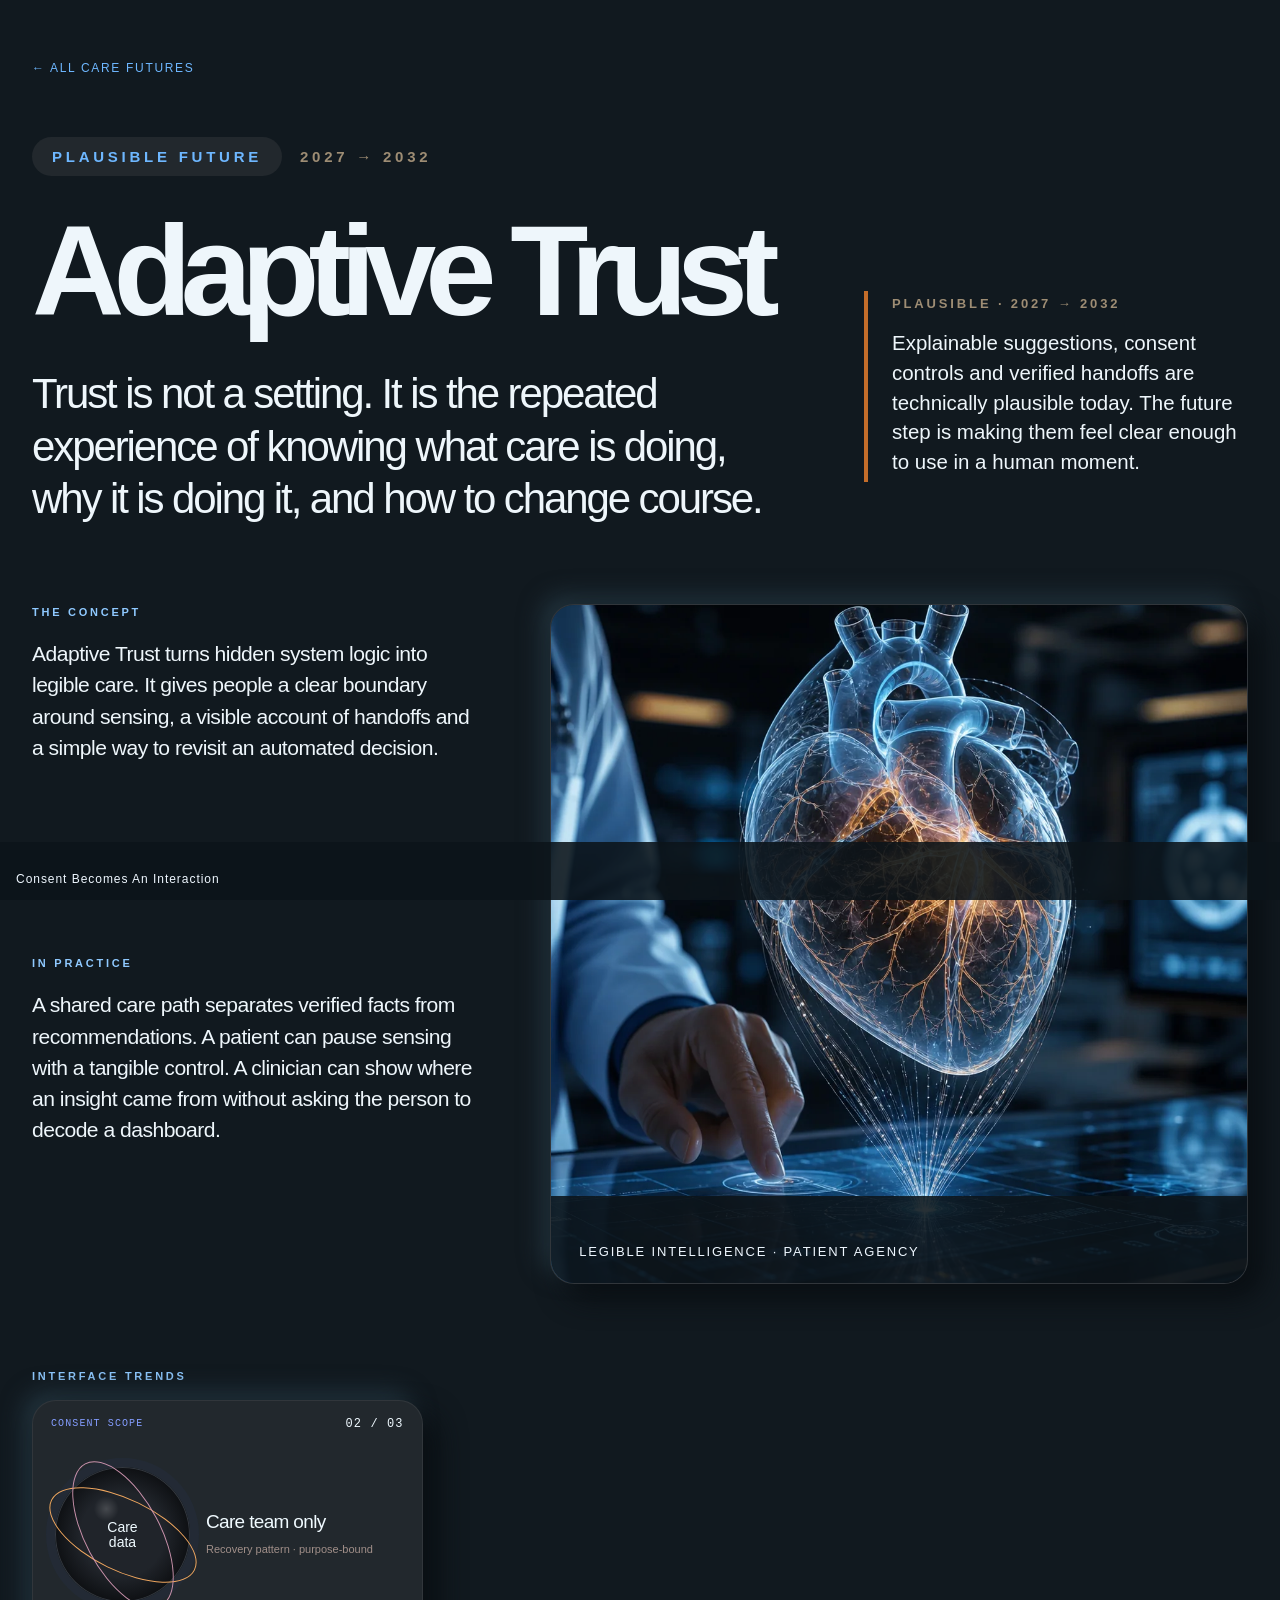
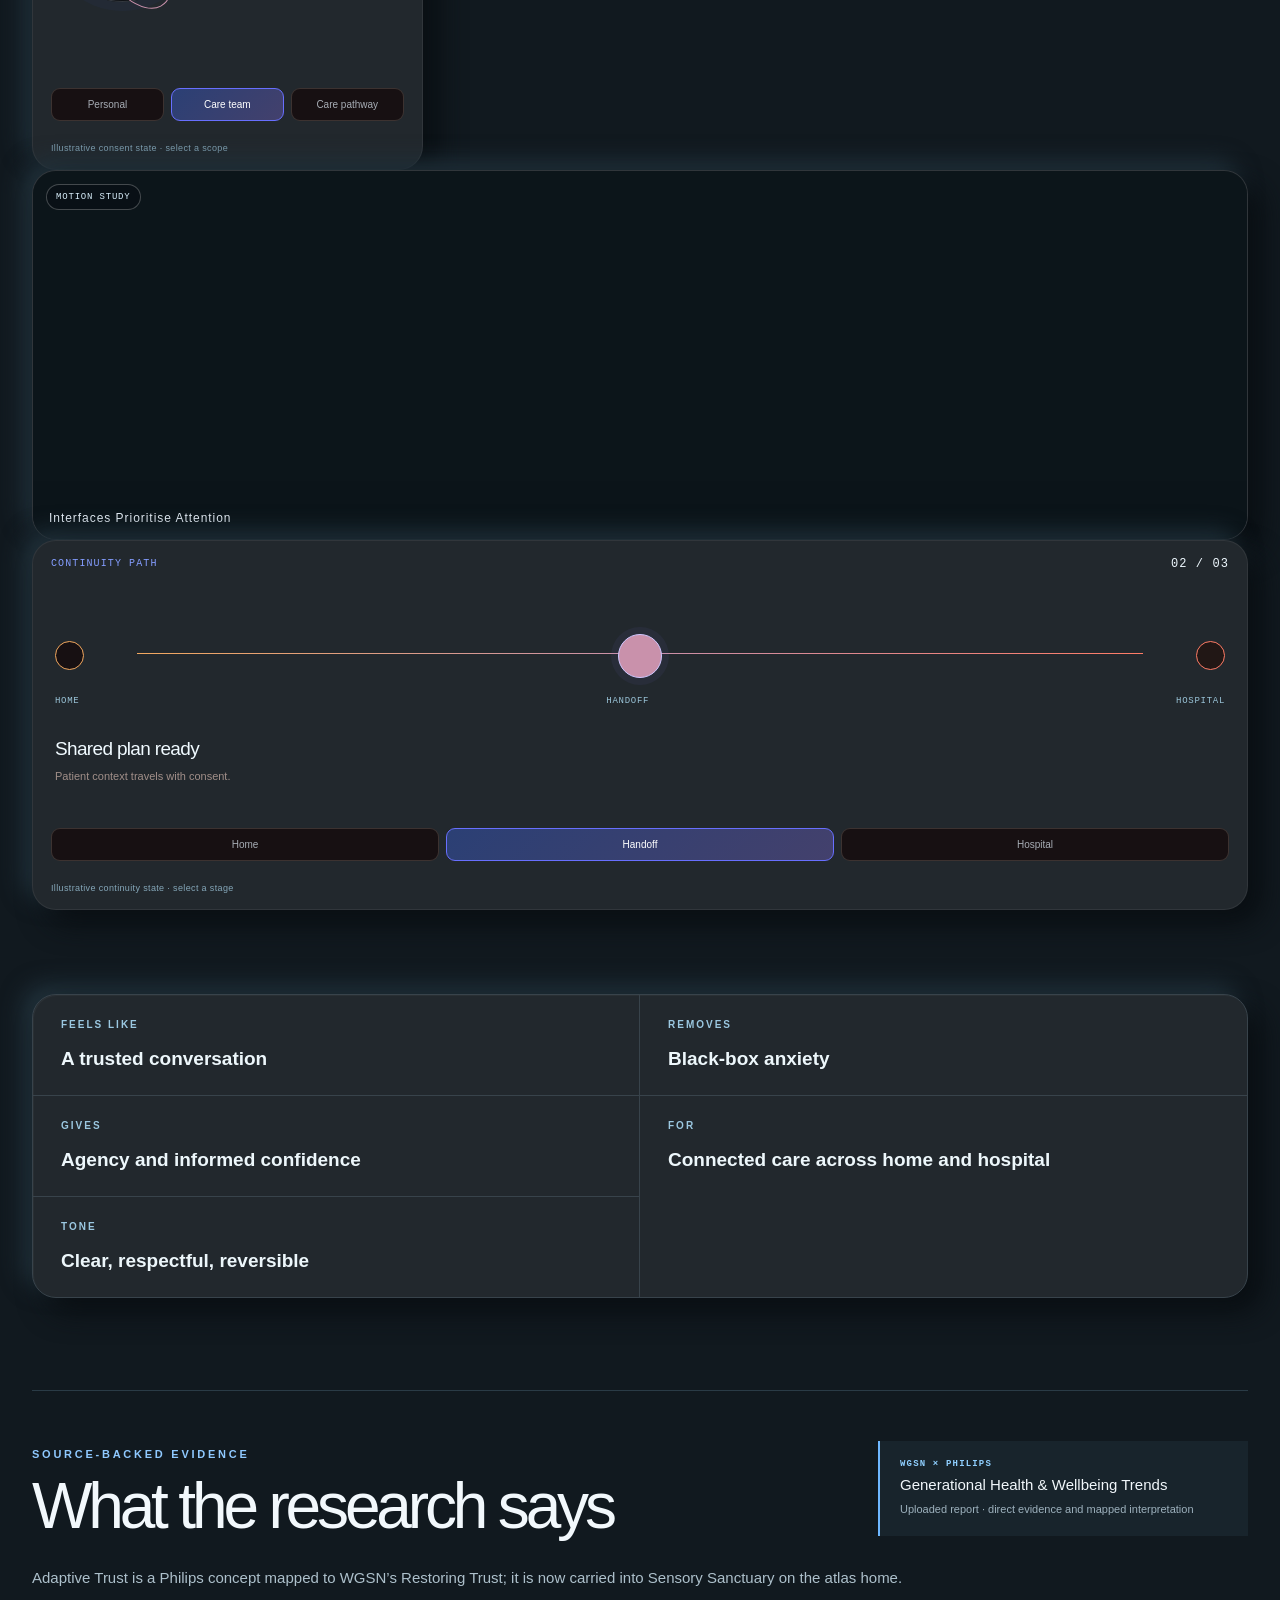
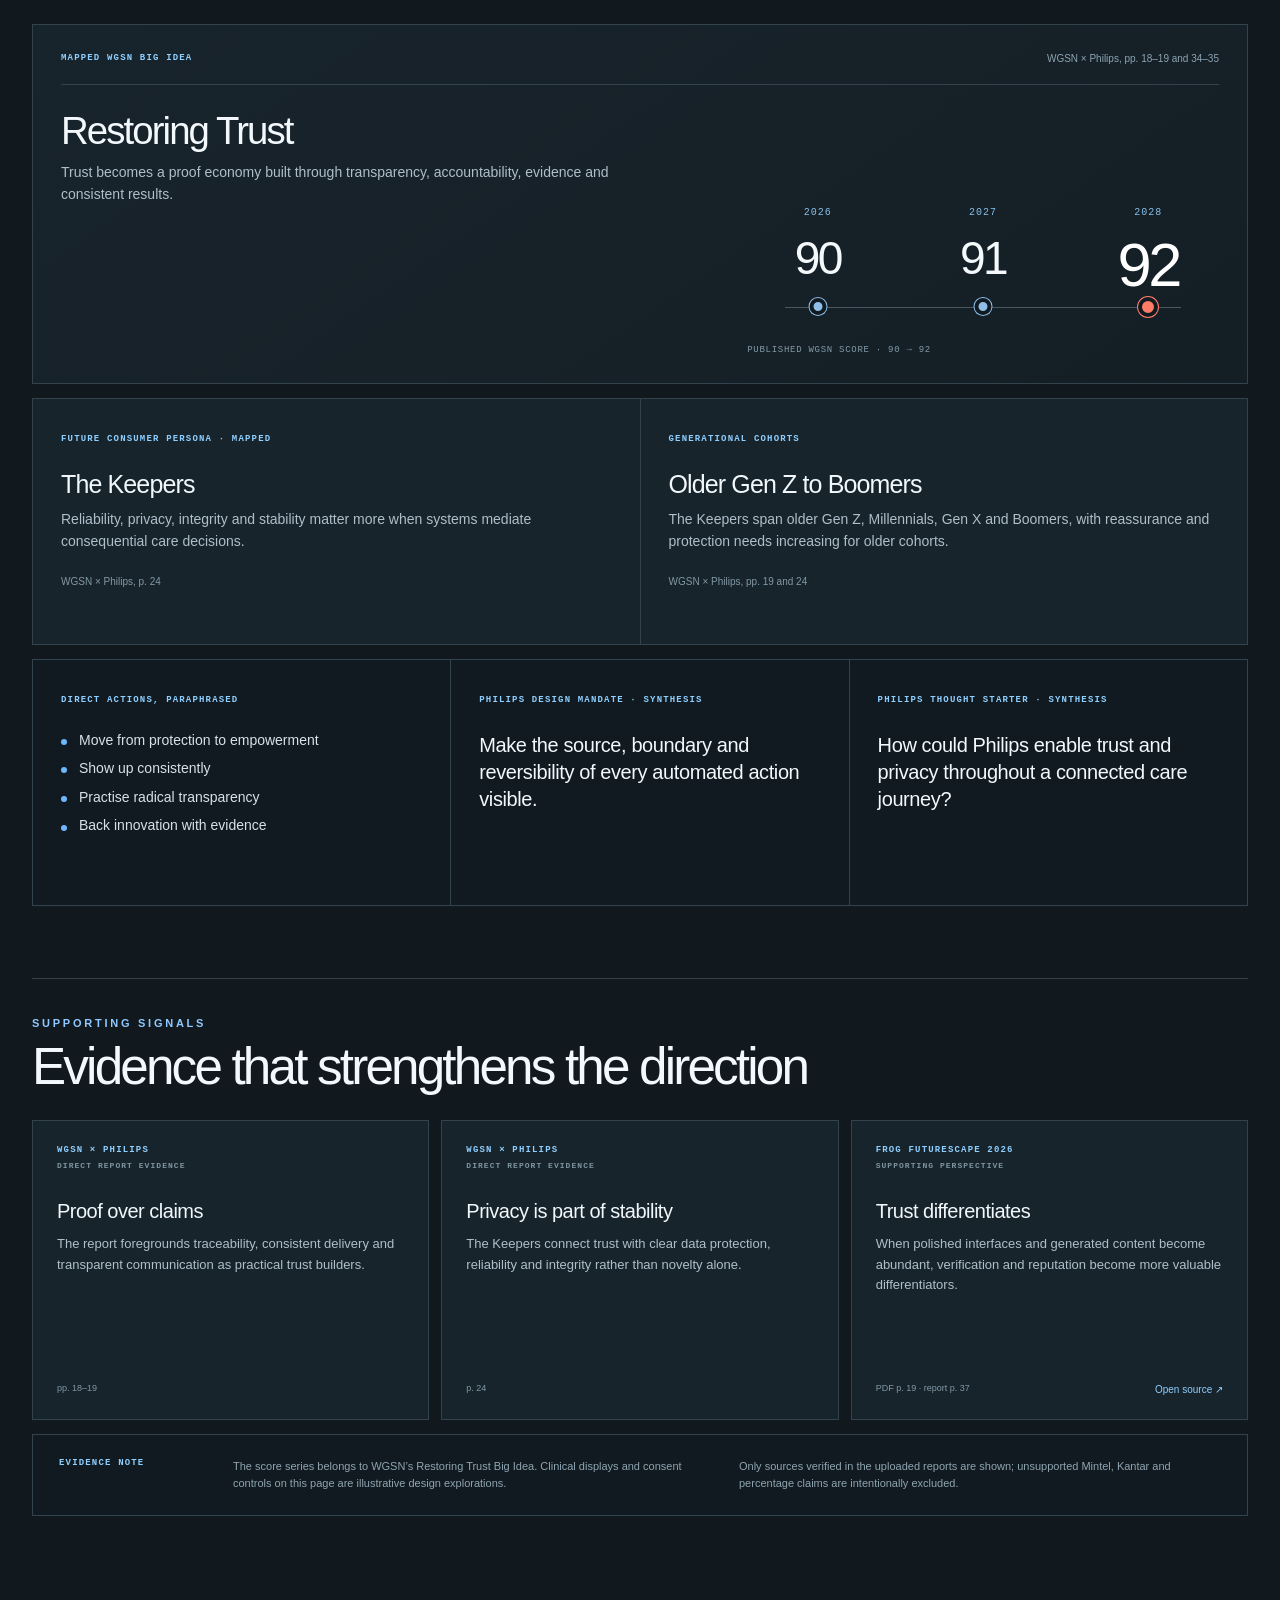
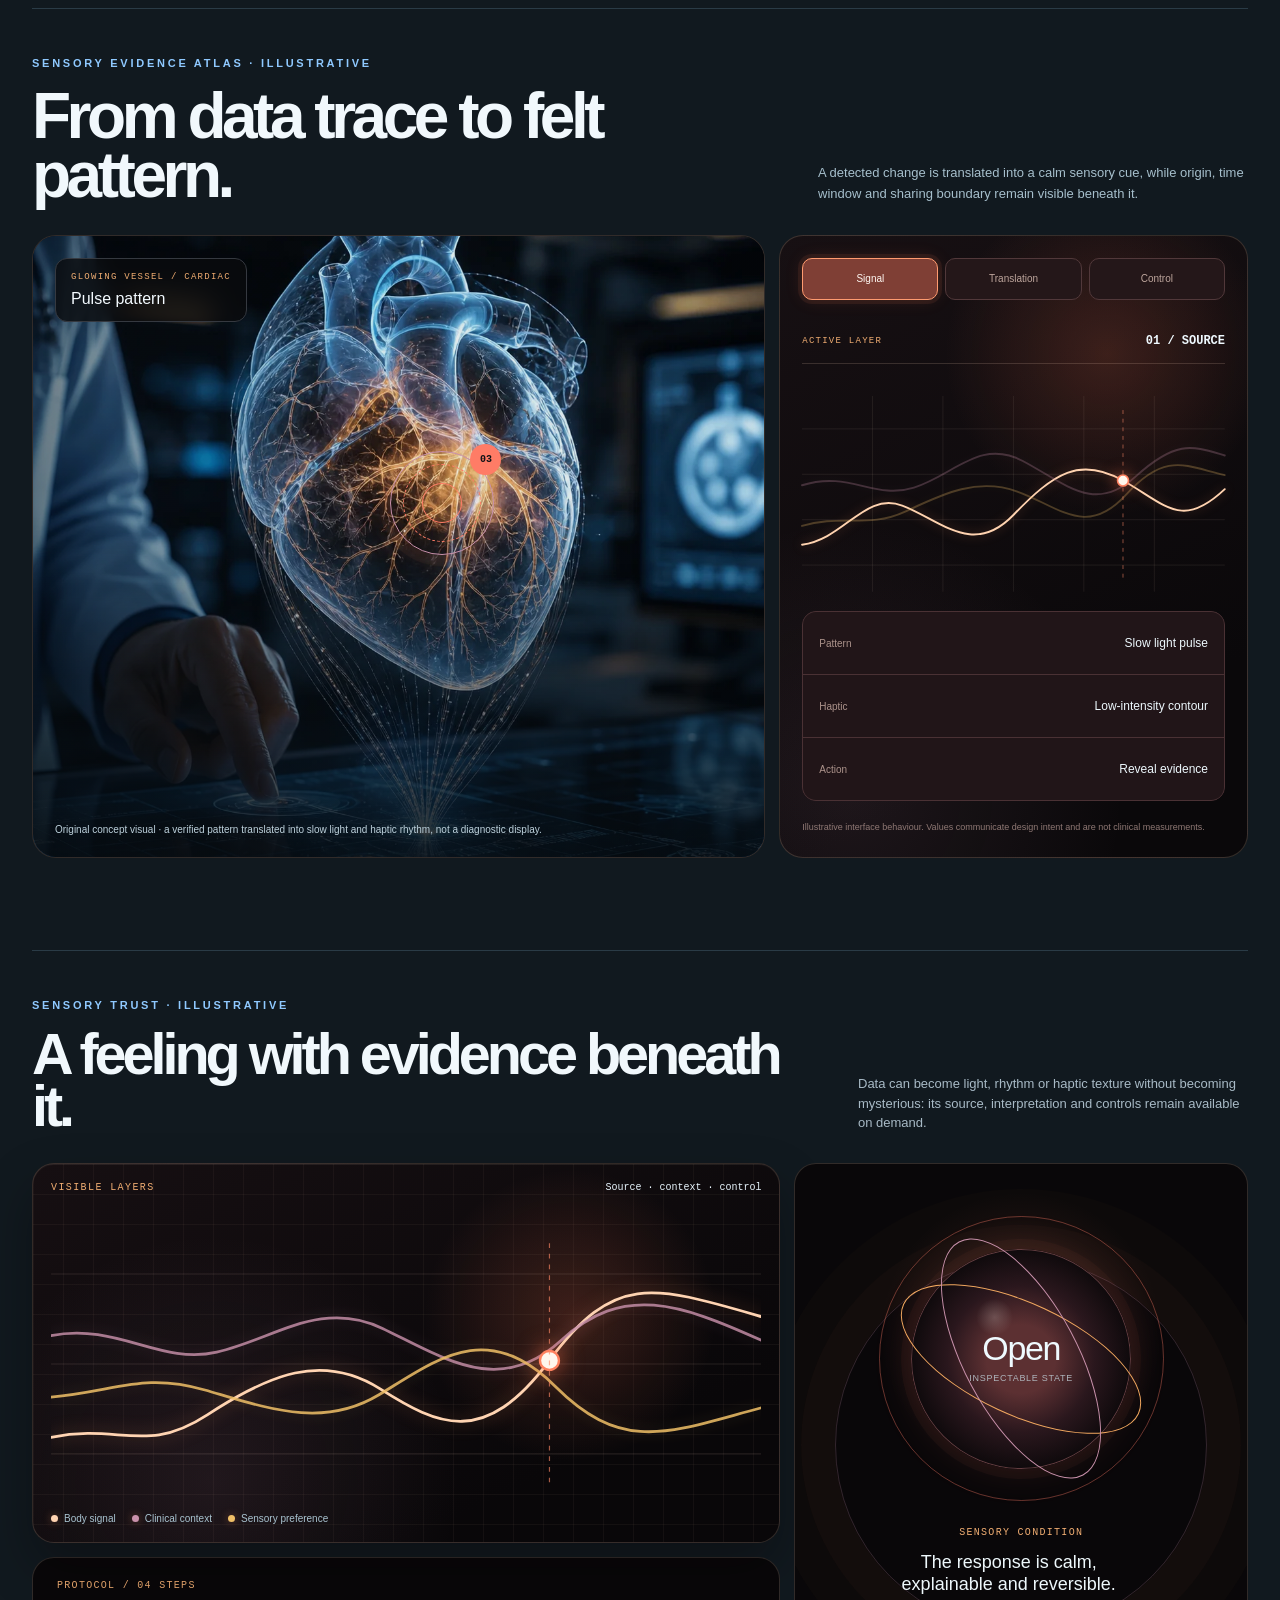
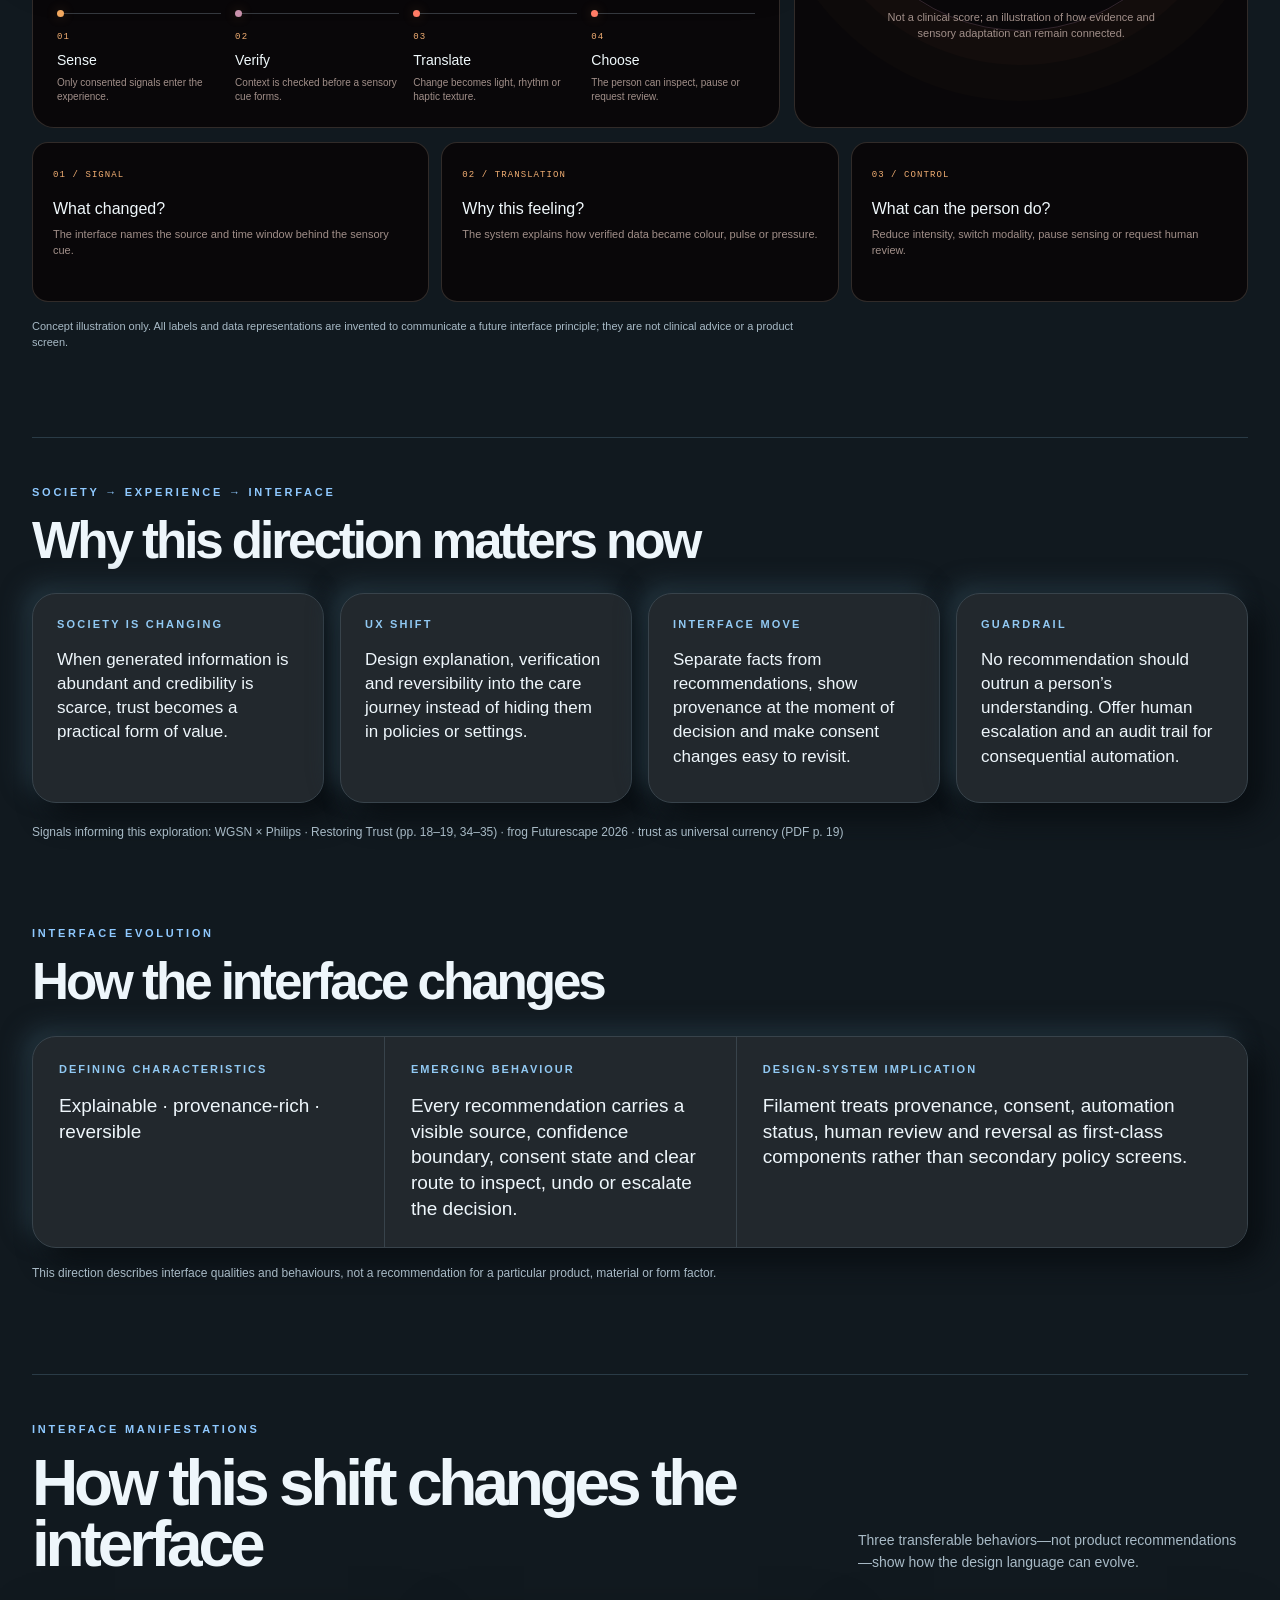
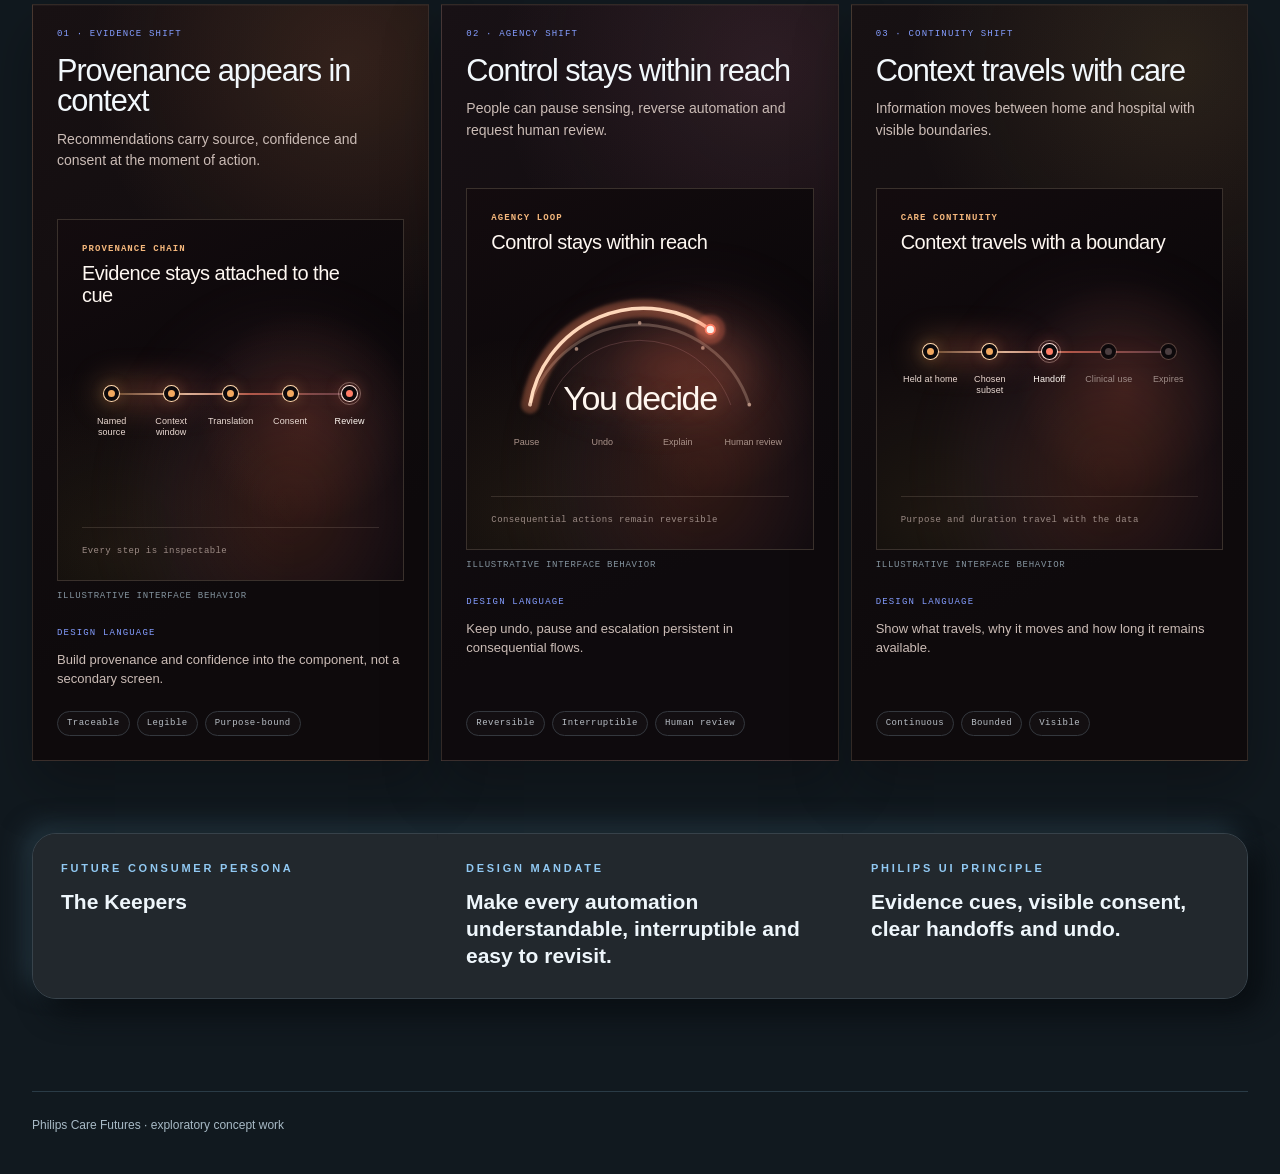
==== commit 6288e30d: "Refine sensory glow and upgrade care hero" ====
--- a/adaptive-trust.html
+++ b/adaptive-trust.html
@@ -1 +1 @@
-<!doctype html><html lang="en"><head><meta charset="utf-8"><meta name="viewport" content="width=device-width,initial-scale=1"><link rel="stylesheet" href="styles.css?v=20260810-glow1"><link rel="stylesheet" href="viz-refinement.css?v=20260810-glow1"><title>Adaptive Trust · Philips Care Futures</title></head><body data-theme="adaptive-trust"><main class="shell"><header class="masthead"><a class="brand" href="index.html">PHILIPS <span>CARE FUTURES</span></a><div class="masthead__meta">Trend atlas · 2026–2038</div></header><article class="detail" id="detail"></article><footer class="footer">Philips Care Futures · exploratory concept work</footer></main><script src="data.js?v=20260810-glow1"></script><script src="script.js?v=20260810-glow1"></script></body></html>
+<!doctype html><html lang="en"><head><meta charset="utf-8"><meta name="viewport" content="width=device-width,initial-scale=1"><link rel="stylesheet" href="styles.css?v=20260810-glow2"><link rel="stylesheet" href="viz-refinement.css?v=20260810-glow2"><title>Adaptive Trust · Philips Care Futures</title></head><body data-theme="adaptive-trust"><main class="shell"><header class="masthead"><a class="brand" href="index.html">PHILIPS <span>CARE FUTURES</span></a><div class="masthead__meta">Trend atlas · 2026–2038</div></header><article class="detail" id="detail"></article><footer class="footer">Philips Care Futures · exploratory concept work</footer></main><script src="data.js?v=20260810-glow2"></script><script src="script.js?v=20260810-glow2"></script></body></html>
--- a/viz-refinement.css
+++ b/viz-refinement.css
@@ -433,7 +433,16 @@
 :is(.theme--sensory,.theme--trust) .calm-viz__matrix i.is-paused:after{border-color:#a68f91;box-shadow:none}
 
 /* The same warm data light continues into the larger sensory evidence studies. */
-:is(.theme--sensory,.theme--trust) .trust-lab__field{
+body:is(.theme--sensory,.theme--trust){
+  --viz-bg:#090709;
+  --viz-surface:#171012;
+  --viz-line:rgba(255,226,204,.16);
+  --viz-blue:#f2a85f;
+  --viz-violet:#c991ab;
+  --viz-coral:#ff7c66;
+  --viz-muted:#a18f89;
+}
+body:is(.theme--sensory,.theme--trust) .trust-lab__field{
   border-color:rgba(255,216,184,.16);
   background:
     radial-gradient(circle at 72% 40%,rgba(255,119,81,.20),transparent 25%),
@@ -441,41 +450,61 @@
     linear-gradient(155deg,#160f12,#090709 76%);
   box-shadow:inset 0 1px 0 rgba(255,255,255,.04),0 24px 52px rgba(5,1,3,.3);
 }
-:is(.theme--sensory,.theme--trust) .trust-lab__field:after{background:linear-gradient(90deg,rgba(255,215,185,.045) 1px,transparent 1px),linear-gradient(rgba(255,215,185,.045) 1px,transparent 1px);background-size:30px 30px}
-:is(.theme--sensory,.theme--trust) .lab-readout span{color:#f0ad72}
-:is(.theme--sensory,.theme--trust) .lab-grid{stroke:rgba(255,220,196,.11)}
-:is(.theme--sensory,.theme--trust) .lab-line{stroke-width:2.35}
-:is(.theme--sensory,.theme--trust) .lab-line--one{stroke:#ffd4b2;filter:drop-shadow(0 0 7px rgba(255,149,91,.42))}
-:is(.theme--sensory,.theme--trust) .lab-line--two{stroke:#c991ab;opacity:.82;filter:drop-shadow(0 0 6px rgba(201,145,171,.25))}
-:is(.theme--sensory,.theme--trust) .lab-line--three{stroke:#efbf67;opacity:.86;filter:drop-shadow(0 0 6px rgba(239,191,103,.22))}
-:is(.theme--sensory,.theme--trust) .lab-point{fill:#fff6ed;stroke:#ff815f;filter:drop-shadow(0 0 10px rgba(255,111,76,.78))}
-:is(.theme--sensory,.theme--trust) .lab-marker{stroke:#ff8966;opacity:.64}
-:is(.theme--sensory,.theme--trust) .lab-keys i{background:#ffd4b2;box-shadow:0 0 8px rgba(255,149,91,.38)}
-:is(.theme--sensory,.theme--trust) .lab-keys span:nth-child(2) i{background:#c991ab}
-:is(.theme--sensory,.theme--trust) .lab-keys span:nth-child(3) i{background:#efbf67}
-
-:is(.theme--sensory,.theme--trust) .anatomy-console{
+body:is(.theme--sensory,.theme--trust) .trust-lab__field:after{background:linear-gradient(90deg,rgba(255,215,185,.045) 1px,transparent 1px),linear-gradient(rgba(255,215,185,.045) 1px,transparent 1px);background-size:30px 30px}
+body:is(.theme--sensory,.theme--trust) .lab-readout span{color:#f0ad72}
+body:is(.theme--sensory,.theme--trust) .lab-grid{stroke:rgba(255,220,196,.11)}
+body:is(.theme--sensory,.theme--trust) .lab-line{stroke-width:2.35}
+body:is(.theme--sensory,.theme--trust) .lab-line--one{stroke:#ffd4b2;filter:drop-shadow(0 0 7px rgba(255,149,91,.42))}
+body:is(.theme--sensory,.theme--trust) .lab-line--two{stroke:#c991ab;opacity:.82;filter:drop-shadow(0 0 6px rgba(201,145,171,.25))}
+body:is(.theme--sensory,.theme--trust) .lab-line--three{stroke:#efbf67;opacity:.86;filter:drop-shadow(0 0 6px rgba(239,191,103,.22))}
+body:is(.theme--sensory,.theme--trust) .lab-point{fill:#fff6ed;stroke:#ff815f;filter:drop-shadow(0 0 10px rgba(255,111,76,.78))}
+body:is(.theme--sensory,.theme--trust) .lab-marker{stroke:#ff8966;opacity:.64}
+body:is(.theme--sensory,.theme--trust) .lab-keys i{background:#ffd4b2;box-shadow:0 0 8px rgba(255,149,91,.38)}
+body:is(.theme--sensory,.theme--trust) .lab-keys span:nth-child(2) i{background:#c991ab}
+body:is(.theme--sensory,.theme--trust) .lab-keys span:nth-child(3) i{background:#efbf67}
+
+body:is(.theme--sensory,.theme--trust) .trust-lab__state{background:radial-gradient(circle at 50% 30%,rgba(255,124,102,.16),transparent 31%),#090709}
+body:is(.theme--sensory,.theme--trust) .trust-lab__state:before{border-color:rgba(201,145,171,.22);box-shadow:0 0 0 34px rgba(255,124,102,.025),0 0 0 70px rgba(242,168,95,.014)}
+body:is(.theme--sensory,.theme--trust) .trust-state-orb{background:radial-gradient(circle at 38% 31%,rgba(255,244,235,.2),transparent 9%),radial-gradient(circle,#5c3032 0 22%,#2a171d 47%,#0d090b 72%);box-shadow:inset 0 0 0 1px #633d40,0 0 0 10px rgba(255,124,102,.045),0 0 42px rgba(255,124,102,.12)}
+body:is(.theme--sensory,.theme--trust) .trust-state-orb i:nth-child(1){border-color:#f2a85f}
+body:is(.theme--sensory,.theme--trust) .trust-state-orb i:nth-child(2){border-color:#c991ab}
+body:is(.theme--sensory,.theme--trust) .trust-state-orb i:nth-child(3){border-color:rgba(255,124,102,.38)}
+body:is(.theme--sensory,.theme--trust) .trust-lab__state figcaption p,
+body:is(.theme--sensory,.theme--trust) .trust-lab__protocol>p,
+body:is(.theme--sensory,.theme--trust) .trust-lab__evidence span,
+body:is(.theme--sensory,.theme--trust) .trust-lab__protocol span{color:#f0ad72}
+body:is(.theme--sensory,.theme--trust) .trust-lab__protocol li:before{background:#f2a85f;box-shadow:0 0 12px rgba(242,168,95,.25)}
+body:is(.theme--sensory,.theme--trust) .trust-lab__protocol li:nth-child(2):before{background:#c991ab}
+body:is(.theme--sensory,.theme--trust) .trust-lab__protocol li:nth-child(3):before,
+body:is(.theme--sensory,.theme--trust) .trust-lab__protocol li:nth-child(4):before{background:#ff7c66}
+
+body:is(.theme--sensory,.theme--trust) .anatomy-console{
   border-color:rgba(255,216,184,.17);
   background:
     radial-gradient(circle at 70% 19%,rgba(255,116,80,.18),transparent 27%),
     radial-gradient(circle at 15% 90%,rgba(201,145,171,.10),transparent 40%),
     linear-gradient(155deg,#171013,#0a080a 76%);
 }
-:is(.theme--sensory,.theme--trust) .anatomy-console__tabs button{border-color:#51383a;background:#241719;color:#bda59c}
-:is(.theme--sensory,.theme--trust) .anatomy-console__tabs button[aria-pressed="true"]{border-color:#ff9b70;background:#7f3f35;color:#fff8f2;box-shadow:0 0 0 4px rgba(255,126,91,.08),0 0 18px rgba(255,117,80,.13)}
-:is(.theme--sensory,.theme--trust) .anatomy-console__readout{border-color:rgba(255,218,190,.16)}
-:is(.theme--sensory,.theme--trust) .anatomy-console__readout span{color:#f0ad72}
-:is(.theme--sensory,.theme--trust) .anatomy-grid{stroke:rgba(255,220,196,.10)}
-:is(.theme--sensory,.theme--trust) .anatomy-line{stroke-width:2.4}
-:is(.theme--sensory,.theme--trust) .anatomy-line--context{stroke:#ffd3b0;filter:drop-shadow(0 0 7px rgba(255,147,89,.35))}
-:is(.theme--sensory,.theme--trust) .anatomy-line--record{stroke:#c88fa9;filter:drop-shadow(0 0 6px rgba(200,143,169,.22))}
-:is(.theme--sensory,.theme--trust) .anatomy-line--device{stroke:#efbd65;filter:drop-shadow(0 0 6px rgba(239,189,101,.2))}
-:is(.theme--sensory,.theme--trust) .anatomy-cursor{stroke:#ff8a68;opacity:.68}
-:is(.theme--sensory,.theme--trust) .anatomy-focus{fill:#fff6ed;stroke:#ff805f;filter:drop-shadow(0 0 10px rgba(255,112,77,.72))}
-:is(.theme--sensory,.theme--trust) .anatomy-console__metrics{border-color:#4a3134;background:#4a3134}
-:is(.theme--sensory,.theme--trust) .anatomy-console__metrics div{background:#211518}
-:is(.theme--sensory,.theme--trust) .anatomy-console__metrics span{color:#ac938b}
-:is(.theme--sensory,.theme--trust) .anatomy-console__note{color:#8f7874}
+body:is(.theme--sensory,.theme--trust) .anatomy-console__tabs button{border-color:#51383a;background:#241719;color:#bda59c}
+body:is(.theme--sensory,.theme--trust) .anatomy-console__tabs button[aria-pressed="true"]{border-color:#ff9b70;background:#7f3f35;color:#fff8f2;box-shadow:0 0 0 4px rgba(255,126,91,.08),0 0 18px rgba(255,117,80,.13)}
+body:is(.theme--sensory,.theme--trust) .anatomy-console__readout{border-color:rgba(255,218,190,.16)}
+body:is(.theme--sensory,.theme--trust) .anatomy-console__readout span,
+body:is(.theme--sensory,.theme--trust) .anatomy-stage__label span{color:#f0ad72}
+body:is(.theme--sensory,.theme--trust) .anatomy-stage__marker{border-color:#c991ab;box-shadow:0 0 0 11px rgba(242,168,95,.045),0 0 28px rgba(255,124,102,.15)}
+body:is(.theme--sensory,.theme--trust) .anatomy-stage__marker i{border-color:#ff7c66}
+body:is(.theme--sensory,.theme--trust) .anatomy-grid{stroke:rgba(255,220,196,.10)}
+body:is(.theme--sensory,.theme--trust) .anatomy-line{stroke-width:2.4}
+body:is(.theme--sensory,.theme--trust) .anatomy-line--context{stroke:#ffd3b0;filter:drop-shadow(0 0 7px rgba(255,147,89,.35))}
+body:is(.theme--sensory,.theme--trust) .anatomy-line--record{stroke:#c88fa9;filter:drop-shadow(0 0 6px rgba(200,143,169,.22))}
+body:is(.theme--sensory,.theme--trust) .anatomy-line--device{stroke:#efbd65;filter:drop-shadow(0 0 6px rgba(239,189,101,.2))}
+body:is(.theme--sensory,.theme--trust) .anatomy-cursor{stroke:#ff8a68;opacity:.68}
+body:is(.theme--sensory,.theme--trust) .anatomy-focus{fill:#fff6ed;stroke:#ff805f;filter:drop-shadow(0 0 10px rgba(255,112,77,.72))}
+body:is(.theme--sensory,.theme--trust) .anatomy-atlas[data-anatomy-mode="evidence"] .anatomy-line--record{stroke-width:3.5;filter:drop-shadow(0 0 7px rgba(201,145,171,.34))}
+body:is(.theme--sensory,.theme--trust) .anatomy-atlas[data-anatomy-mode="agency"] .anatomy-line--device{stroke-width:3.5;filter:drop-shadow(0 0 7px rgba(239,189,101,.32))}
+body:is(.theme--sensory,.theme--trust) .anatomy-console__metrics{border-color:#4a3134;background:#4a3134}
+body:is(.theme--sensory,.theme--trust) .anatomy-console__metrics div{background:#211518}
+body:is(.theme--sensory,.theme--trust) .anatomy-console__metrics span{color:#ac938b}
+body:is(.theme--sensory,.theme--trust) .anatomy-console__note{color:#8f7874}
 
 @media(max-width:900px){
   .calm-viz{min-height:330px}
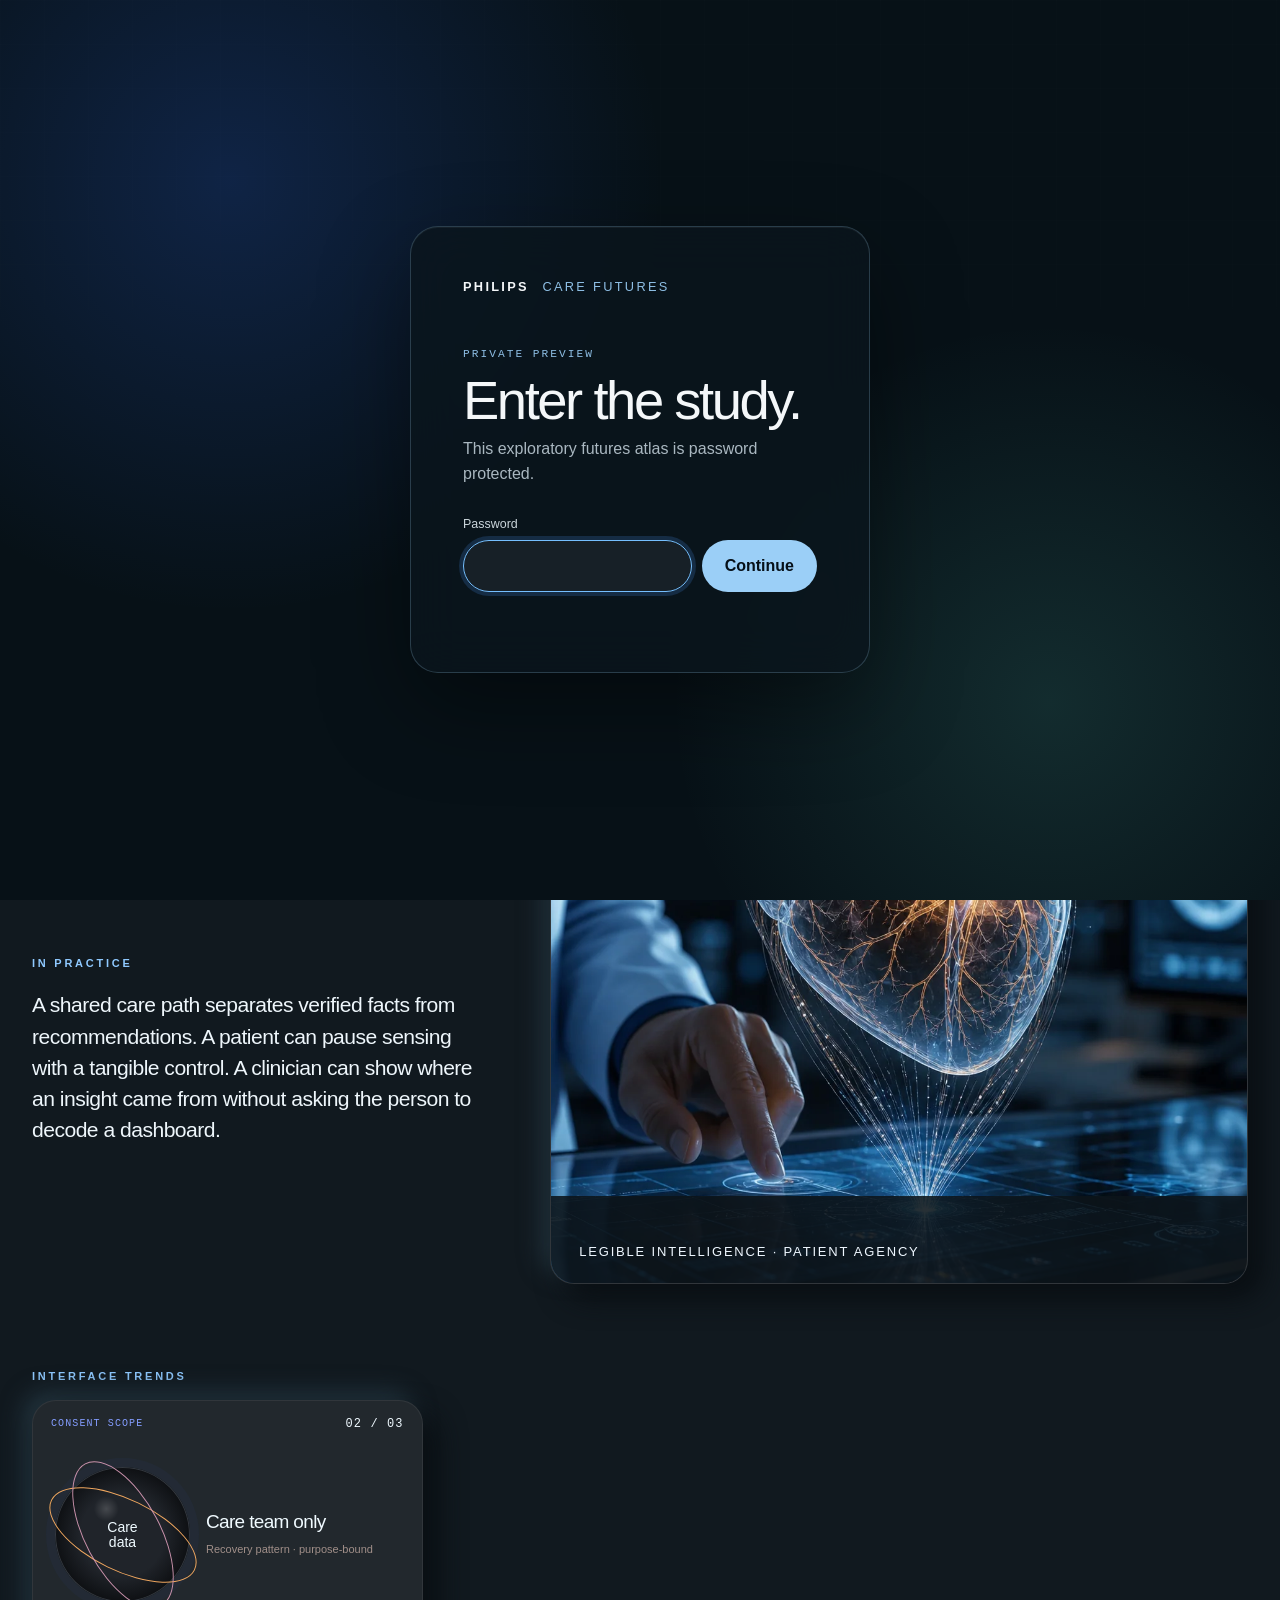
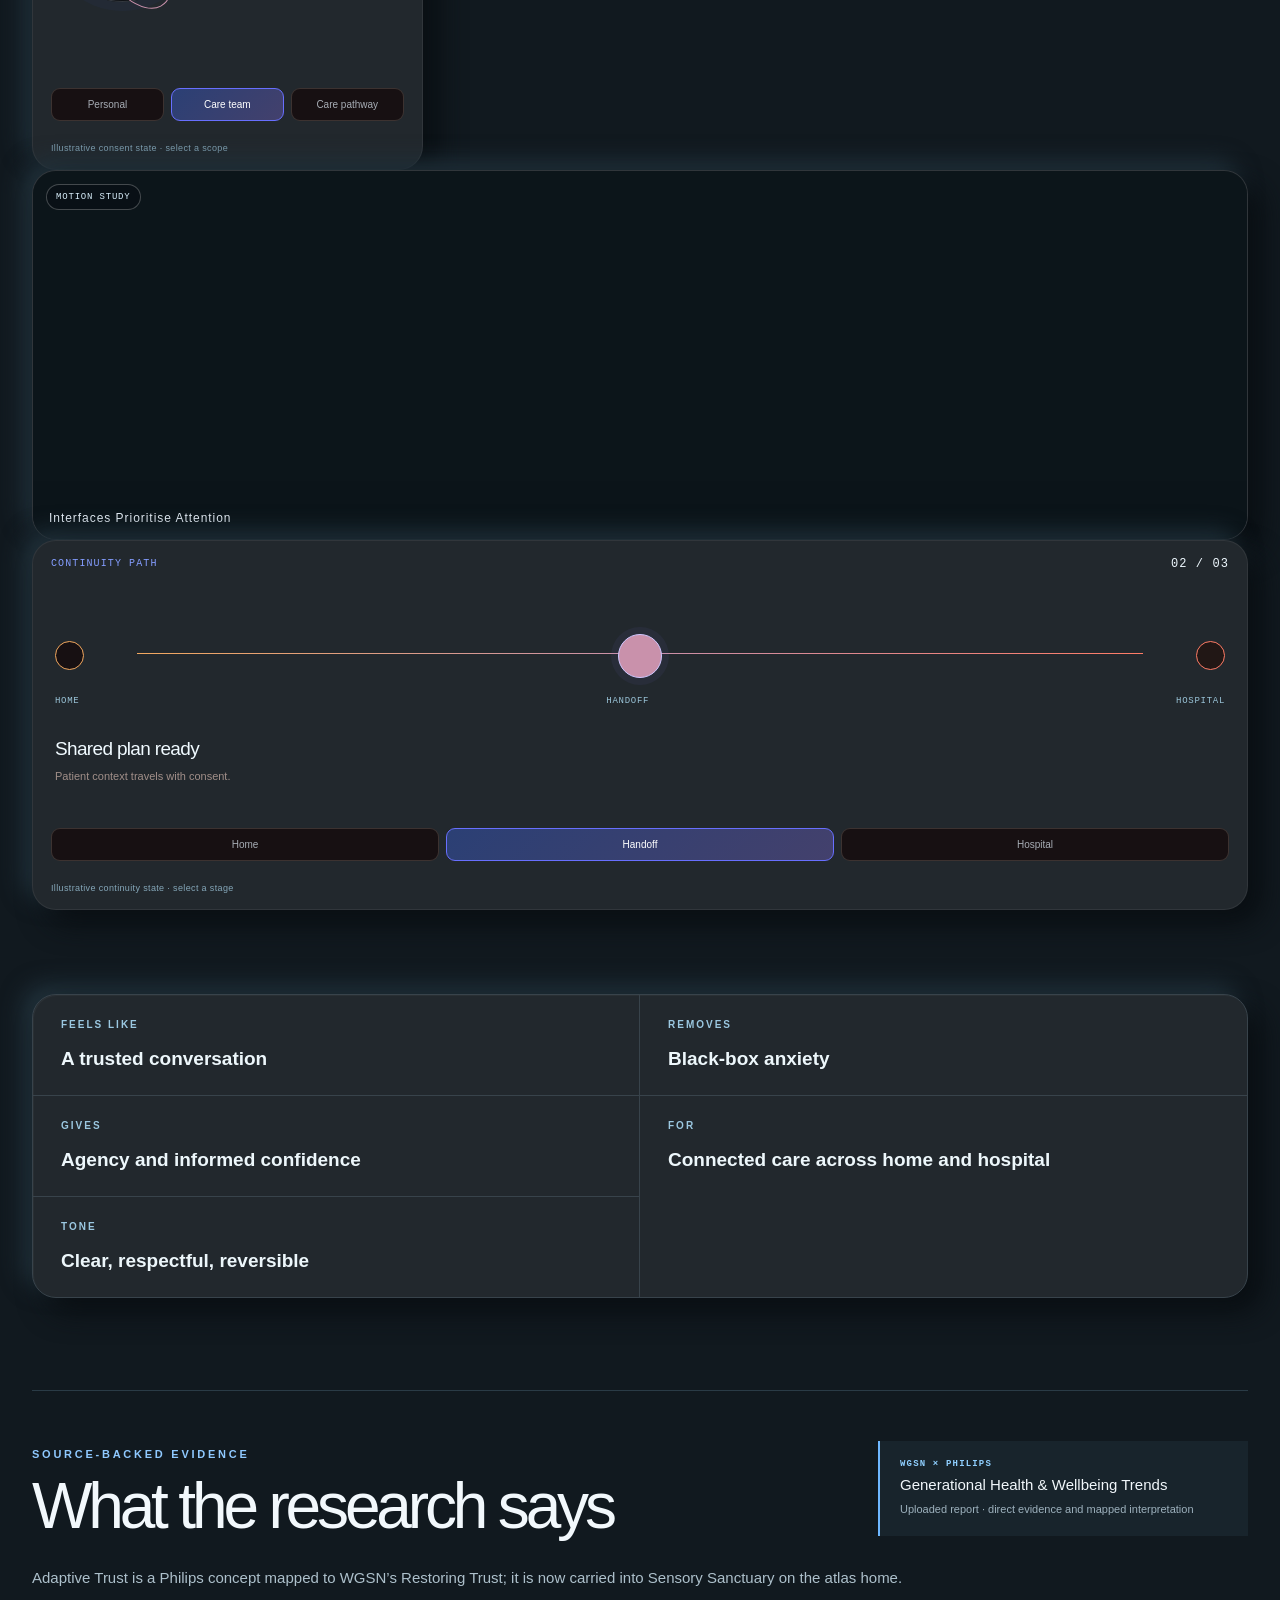
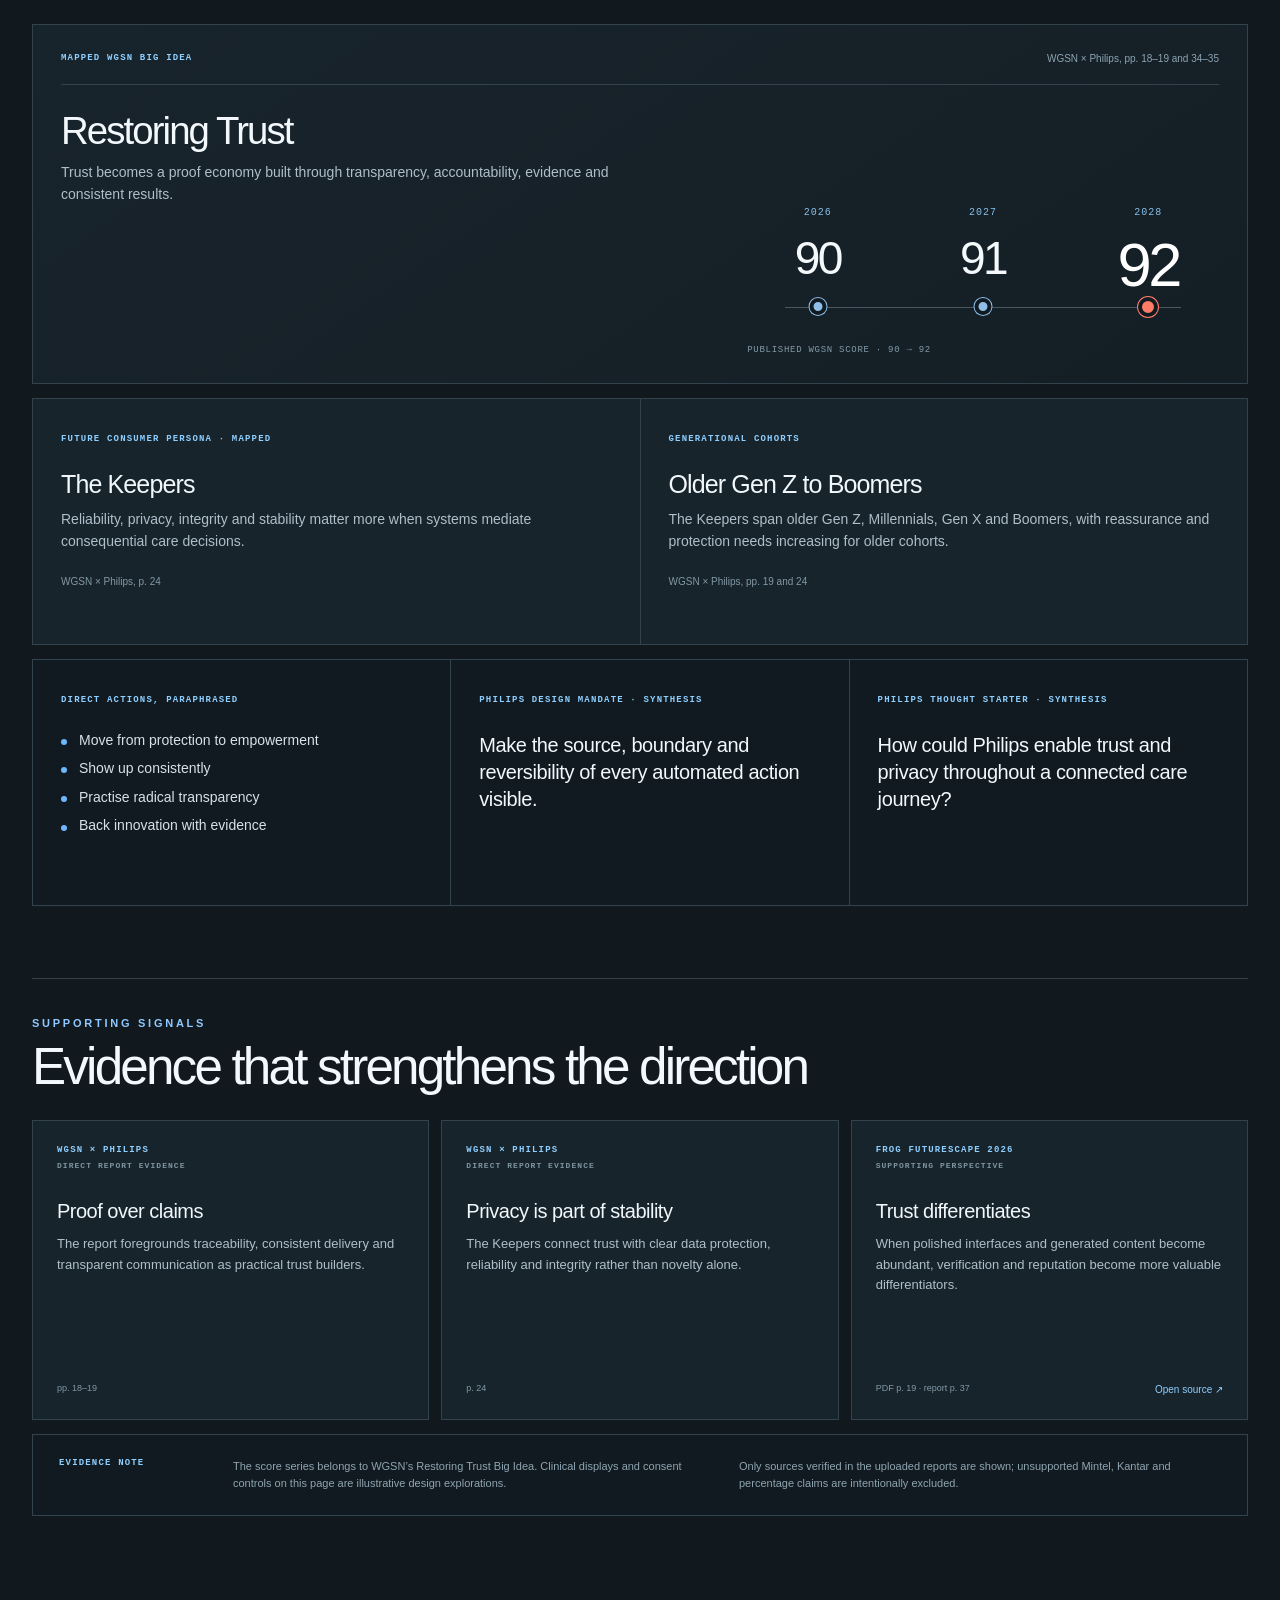
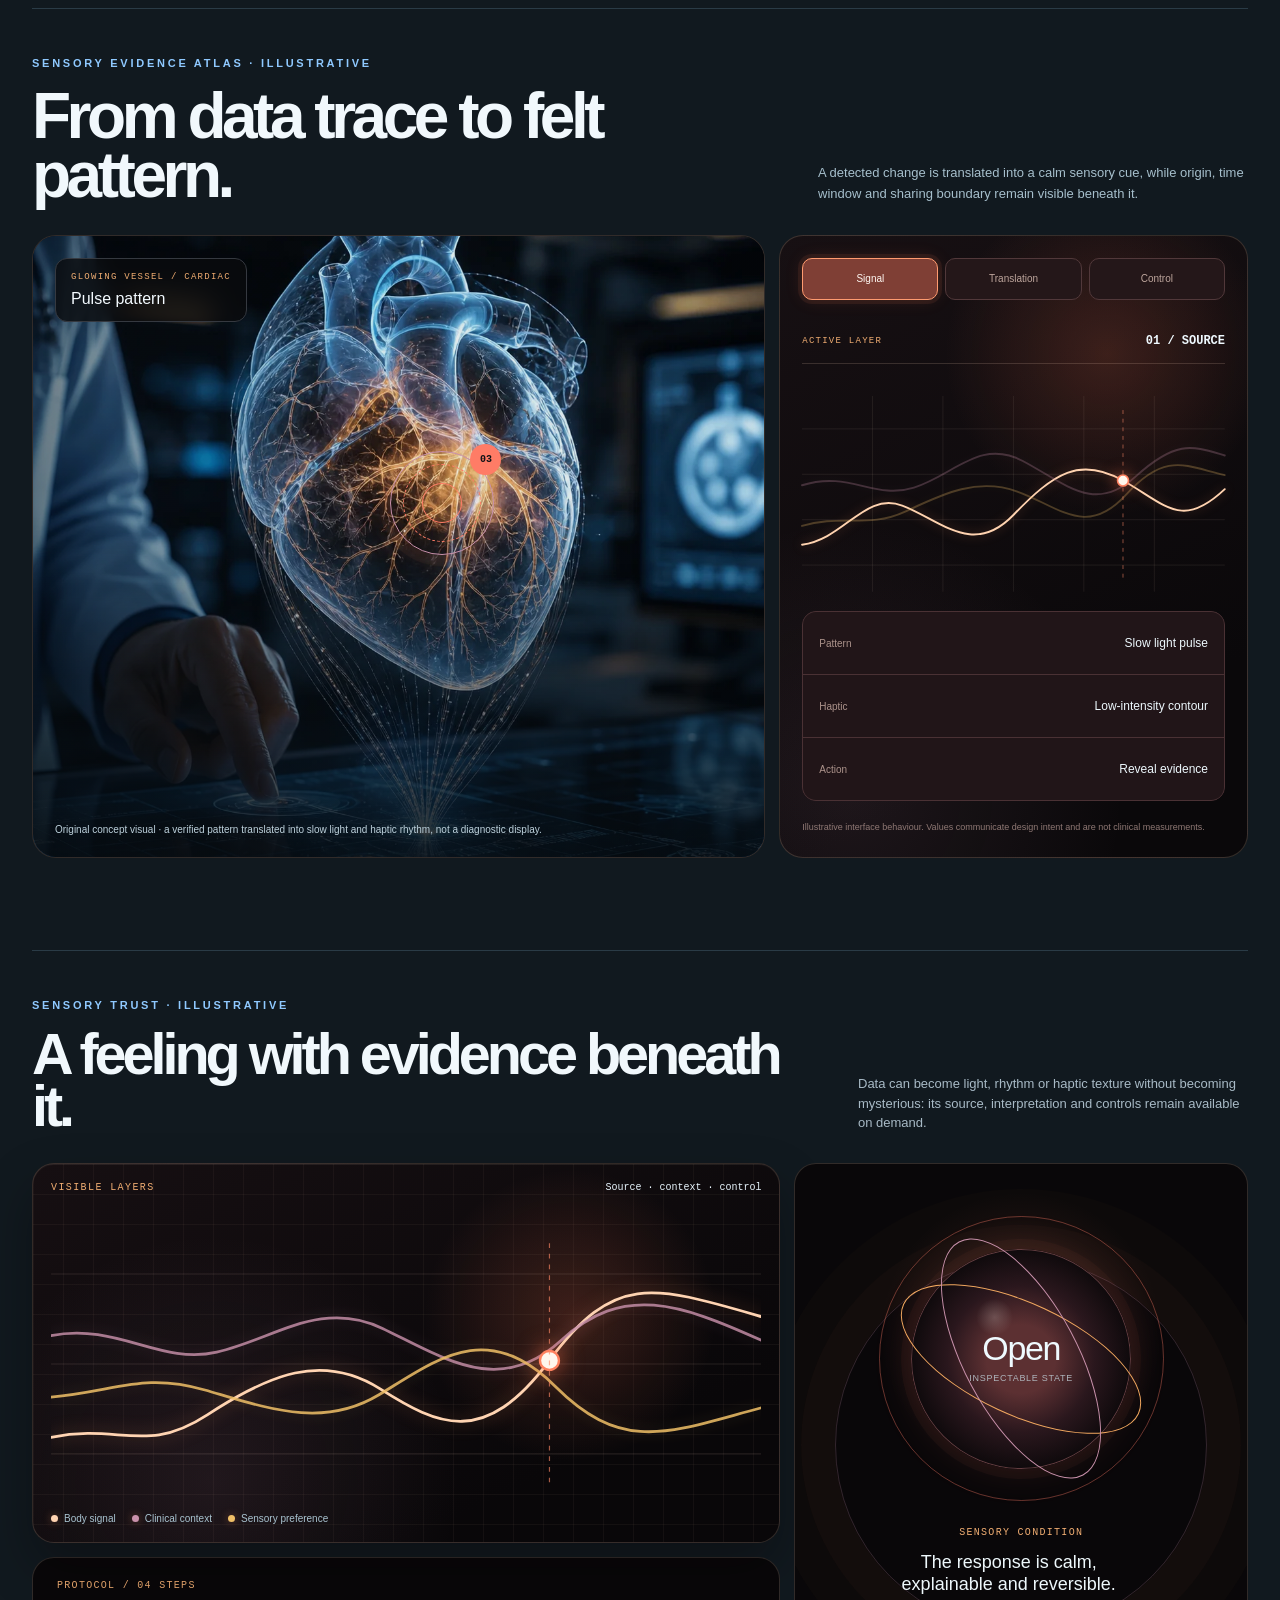
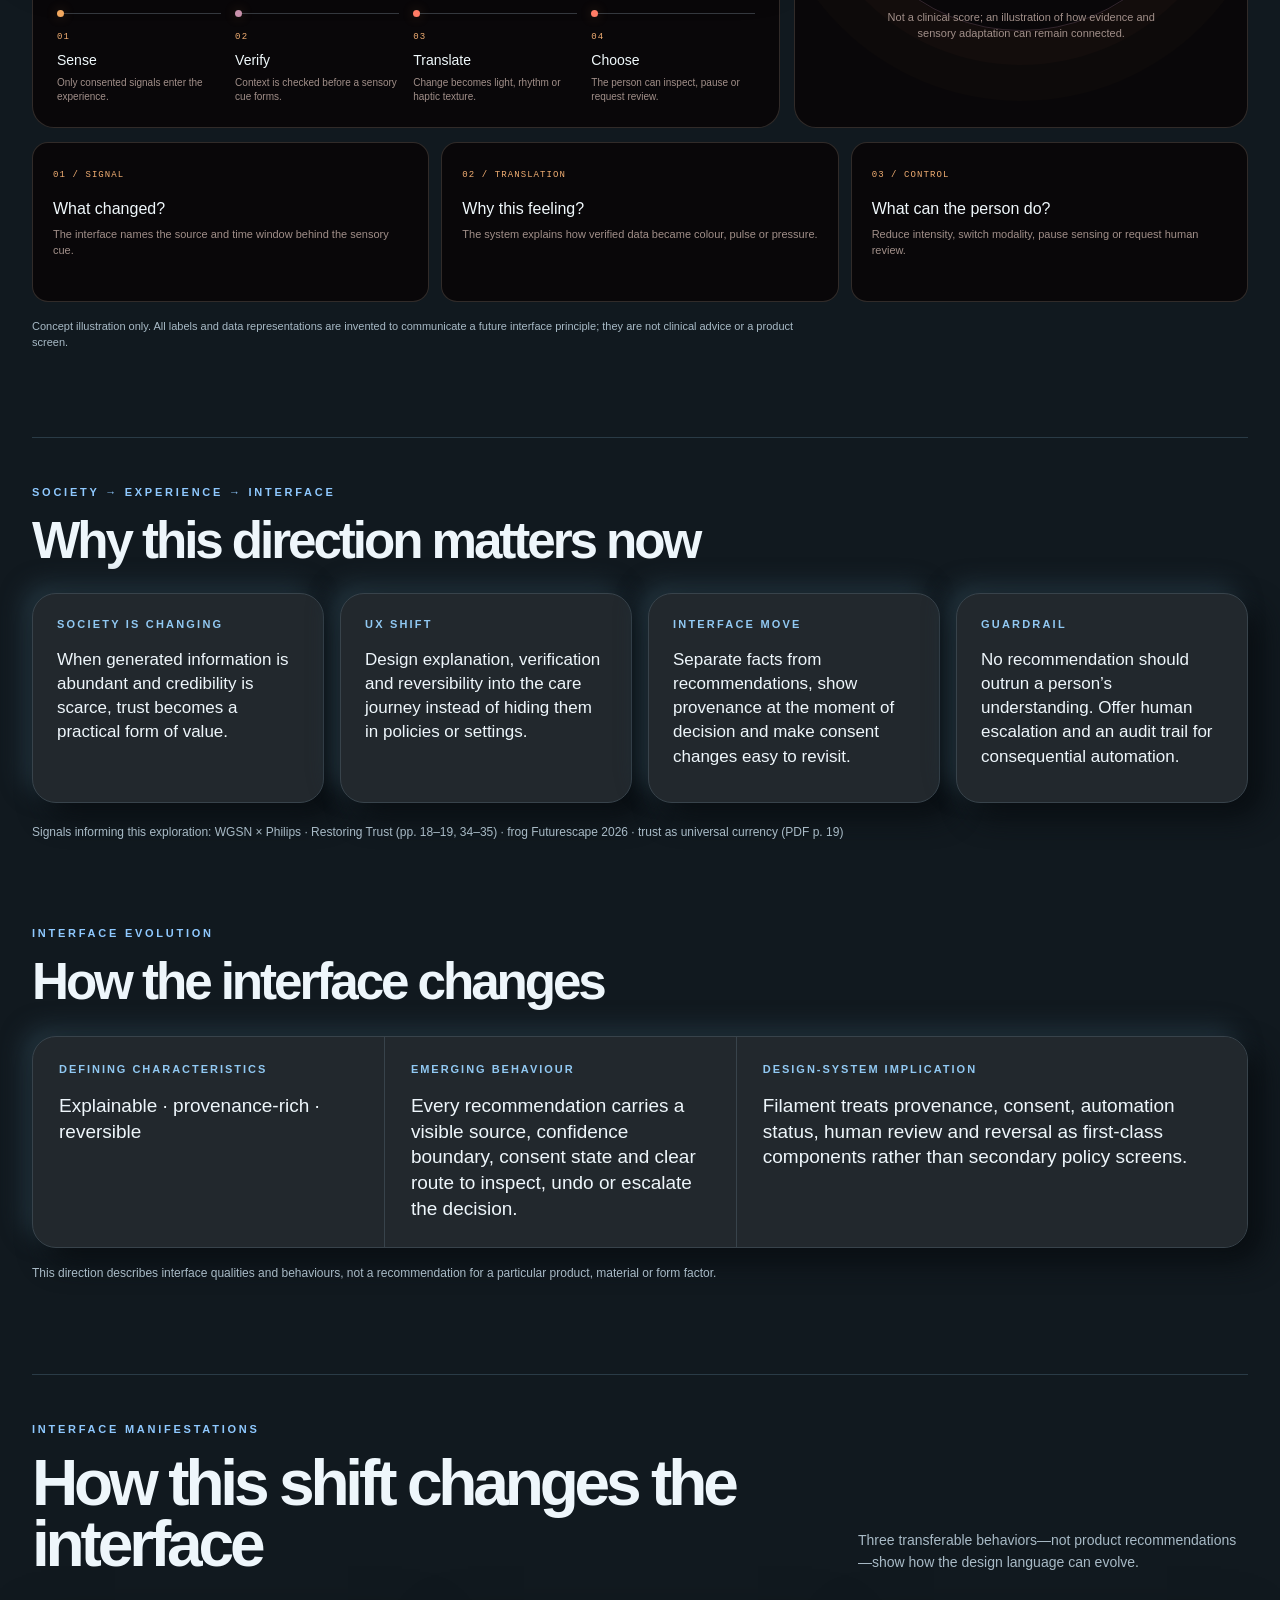
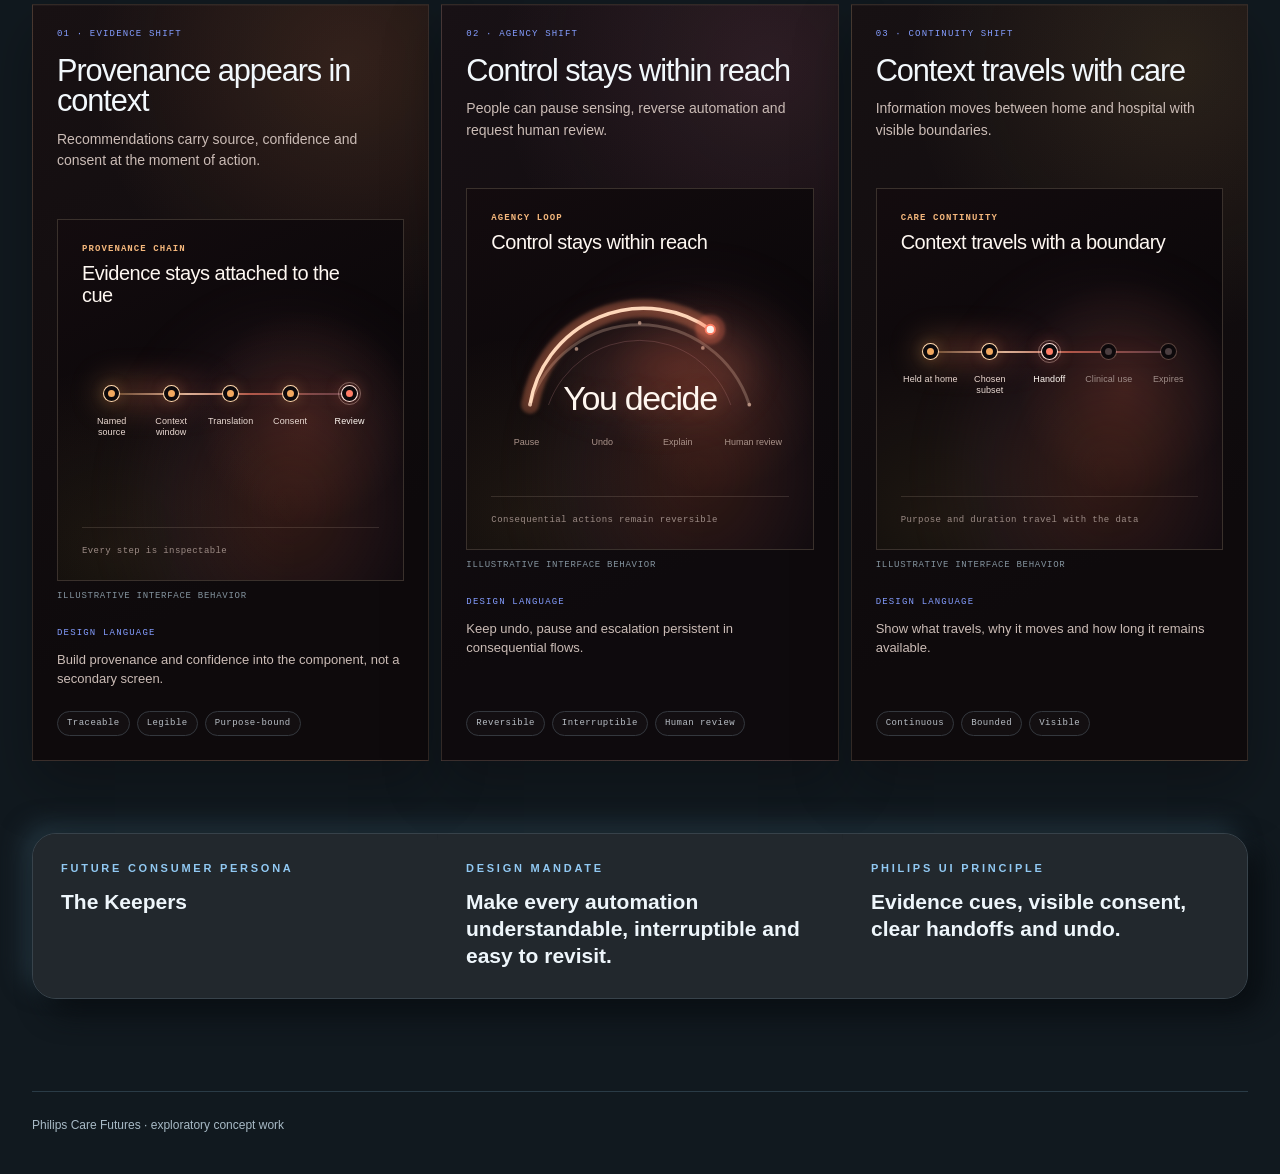
==== commit 7da95b29: "Add password gate" ====
--- a/adaptive-trust.html
+++ b/adaptive-trust.html
@@ -1 +1 @@
-<!doctype html><html lang="en"><head><meta charset="utf-8"><meta name="viewport" content="width=device-width,initial-scale=1"><link rel="stylesheet" href="styles.css?v=20260810-glow2"><link rel="stylesheet" href="viz-refinement.css?v=20260810-glow2"><title>Adaptive Trust · Philips Care Futures</title></head><body data-theme="adaptive-trust"><main class="shell"><header class="masthead"><a class="brand" href="index.html">PHILIPS <span>CARE FUTURES</span></a><div class="masthead__meta">Trend atlas · 2026–2038</div></header><article class="detail" id="detail"></article><footer class="footer">Philips Care Futures · exploratory concept work</footer></main><script src="data.js?v=20260810-glow2"></script><script src="script.js?v=20260810-glow2"></script></body></html>
+<!doctype html><html lang="en"><head><meta charset="utf-8"><meta name="viewport" content="width=device-width,initial-scale=1"><meta name="robots" content="noindex,nofollow,noarchive"><link rel="stylesheet" href="password-gate.css?v=20260812"><script src="password-gate.js?v=20260812"></script><link rel="stylesheet" href="styles.css?v=20260811-lightcopy1"><link rel="stylesheet" href="viz-refinement.css?v=20260810-glow2"><title>Adaptive Trust · Philips Care Futures</title></head><body data-theme="adaptive-trust"><main class="shell"><header class="masthead"><a class="brand" href="index.html">PHILIPS <span>CARE FUTURES</span></a><div class="masthead__meta">Trend atlas · 2026–2038</div></header><article class="detail" id="detail"></article><footer class="footer">Philips Care Futures · exploratory concept work</footer></main><script src="data.js?v=20260810-glow2"></script><script src="script.js?v=20260810-glow2"></script></body></html>
--- a/password-gate.css
+++ b/password-gate.css
@@ -0,0 +1,168 @@
+:root.password-gate-pending {
+  background: #071117;
+}
+
+:root.password-gate-pending body {
+  visibility: hidden;
+}
+
+.password-gate {
+  position: fixed;
+  inset: 0;
+  z-index: 2147483647;
+  display: grid;
+  place-items: center;
+  overflow: auto;
+  padding: 24px;
+  visibility: visible;
+  color: #f4f7f9;
+  background:
+    radial-gradient(circle at 18% 20%, rgba(49, 111, 255, 0.2), transparent 34%),
+    radial-gradient(circle at 82% 78%, rgba(99, 225, 203, 0.13), transparent 30%),
+    #071117;
+  font-family: Arial, Helvetica, sans-serif;
+}
+
+.password-gate::before {
+  position: absolute;
+  inset: 0;
+  pointer-events: none;
+  content: "";
+  opacity: 0.22;
+  background-image: linear-gradient(rgba(255, 255, 255, 0.03) 1px, transparent 1px),
+    linear-gradient(90deg, rgba(255, 255, 255, 0.03) 1px, transparent 1px);
+  background-size: 44px 44px;
+  mask-image: linear-gradient(to bottom, black, transparent 78%);
+}
+
+.password-gate__panel {
+  position: relative;
+  width: min(100%, 460px);
+  padding: clamp(28px, 6vw, 52px);
+  border: 1px solid rgba(146, 190, 220, 0.24);
+  border-radius: 28px;
+  background: rgba(10, 21, 29, 0.82);
+  box-shadow: 0 34px 90px rgba(0, 0, 0, 0.42), inset 0 1px rgba(255, 255, 255, 0.05);
+  backdrop-filter: blur(24px);
+}
+
+.password-gate__brand,
+.password-gate__eyebrow {
+  margin: 0;
+  text-transform: uppercase;
+  letter-spacing: 0.18em;
+}
+
+.password-gate__brand {
+  font-size: 0.8rem;
+  font-weight: 700;
+}
+
+.password-gate__brand span {
+  margin-left: 0.6em;
+  color: #8ebfe5;
+  font-weight: 400;
+}
+
+.password-gate__eyebrow {
+  margin-top: 54px;
+  color: #8ebfe5;
+  font-family: ui-monospace, SFMono-Regular, Menlo, Consolas, monospace;
+  font-size: 0.7rem;
+}
+
+.password-gate h1 {
+  margin: 14px 0 10px;
+  font-size: clamp(2.15rem, 8vw, 3.4rem);
+  font-weight: 400;
+  letter-spacing: -0.045em;
+  line-height: 0.98;
+}
+
+.password-gate__intro {
+  margin: 0 0 30px;
+  color: #aab8c1;
+  font-size: 1rem;
+  font-weight: 300;
+  line-height: 1.55;
+}
+
+.password-gate label {
+  display: block;
+  margin-bottom: 9px;
+  color: #cbd6dc;
+  font-size: 0.78rem;
+}
+
+.password-gate__field {
+  display: flex;
+  gap: 10px;
+}
+
+.password-gate input,
+.password-gate button {
+  min-height: 52px;
+  border-radius: 999px;
+  font: inherit;
+}
+
+.password-gate input {
+  min-width: 0;
+  flex: 1;
+  padding: 0 20px;
+  border: 1px solid rgba(170, 197, 214, 0.28);
+  outline: 0;
+  color: #fff;
+  background: rgba(255, 255, 255, 0.055);
+}
+
+.password-gate input:focus {
+  border-color: #75bfff;
+  box-shadow: 0 0 0 4px rgba(73, 155, 255, 0.18);
+}
+
+.password-gate button {
+  padding: 0 23px;
+  border: 0;
+  color: #061018;
+  background: #9bcff7;
+  cursor: pointer;
+  font-weight: 700;
+}
+
+.password-gate button:hover {
+  background: #c5e6ff;
+}
+
+.password-gate button:focus-visible {
+  outline: 3px solid #fff;
+  outline-offset: 3px;
+}
+
+.password-gate__error {
+  min-height: 1.4em;
+  margin: 10px 0 0;
+  color: #ff9b92;
+  font-size: 0.82rem;
+}
+
+@media (max-width: 480px) {
+  .password-gate__field {
+    flex-direction: column;
+  }
+
+  .password-gate button {
+    width: 100%;
+  }
+}
+
+@media (prefers-reduced-motion: no-preference) {
+  .password-gate__panel {
+    animation: password-gate-in 420ms ease-out both;
+  }
+
+  @keyframes password-gate-in {
+    from { opacity: 0; transform: translateY(12px) scale(0.985); }
+    to { opacity: 1; transform: none; }
+  }
+}
--- a/styles.css
+++ b/styles.css
@@ -215,4 +215,12 @@
 @media(max-width:720px){.research-brief{margin-top:58px;padding-top:34px}.research-brief__header{gap:24px}.research-brief__header h2{font-size:42px}.research-provenance{padding:16px}.research-mapping{margin-top:22px;font-size:14px}.research-ideas{grid-template-columns:1fr;margin-top:24px}.research-idea{min-height:auto;padding:21px}.research-idea__top{display:block}.research-idea__top cite{display:block;margin-top:8px;text-align:left}.research-idea h3{font-size:31px}.research-score div{min-height:108px;padding:14px}.research-score dd{margin-top:28px;font-size:40px}.research-facts,.research-actions,.research-signals>div{grid-template-columns:1fr}.research-facts article,.research-actions>div,.research-actions article{min-height:auto;padding:21px}.research-actions>div{grid-column:auto}.research-signals{margin-top:50px;padding-top:30px}.research-signal{min-height:auto;padding:21px}.research-signal footer{margin-top:28px}.research-integrity{grid-template-columns:1fr;padding:20px}.research-integrity p:last-child{grid-column:auto}}
 
 /* Science-storytelling layer: source → evidence → explanation → agency. */
+/* Editorial body copy is intentionally unbold. Labels and headings retain their hierarchy. */
+.brief-story > section:not(.brief-story__image) > p:not(.eyebrow),
+.trend-lens__grid > article > strong{
+  font-weight:300!important;
+  font-variation-settings:"wght" 300;
+  font-synthesis:none;
+}
+
 .trust-method{display:grid;grid-template-columns:repeat(4,minmax(0,1fr));gap:12px;margin-top:18px}.trust-method article{min-height:225px;padding:20px;border:1px solid rgba(152,220,255,.1);border-radius:18px;background:#16232b;box-shadow:inset 3px 3px 8px #10191e,inset -3px -3px 8px #20323c}.trust-method__glyph{position:relative;display:flex;align-items:end;gap:5px;height:68px;margin-bottom:22px;border-bottom:1px solid #314a56}.trust-method__glyph i{display:block;width:13px;border-radius:5px 5px 2px 2px;background:#4fa8db;box-shadow:0 0 10px rgba(79,168,219,.25)}.trust-method__glyph--source i:nth-child(1){height:20px}.trust-method__glyph--source i:nth-child(2){height:43px}.trust-method__glyph--source i:nth-child(3){height:31px}.trust-method__glyph--verify i{width:25px;height:25px;border-radius:50%;background:transparent;border:2px solid #68b9eb;box-shadow:none}.trust-method__glyph--verify i:nth-child(2){width:45px;height:45px;border-color:#aee1ff}.trust-method__glyph--verify i:nth-child(3){width:20px;height:20px;border-color:#ffb56a}.trust-method__glyph--explain i{height:12px;width:60px;transform:skewX(-30deg);background:#3f7898}.trust-method__glyph--explain i:nth-child(2){height:26px;background:#6eb7ff}.trust-method__glyph--explain i:nth-child(3){height:43px;background:#a7dcff}.trust-method__glyph--agency i{position:absolute;left:50%;top:9px;width:46px;height:46px;border-radius:50%;transform:translateX(-50%);background:radial-gradient(circle,#b4e6ff 0 12%,#4e9fd0 13% 30%,transparent 31%);border:1px solid #91d4ff;box-shadow:0 0 0 8px rgba(96,182,234,.08)}.trust-method__glyph--agency i:nth-child(2){left:30%;top:31px;width:8px;height:8px;background:#ffb56a;border:0;box-shadow:none}.trust-method__glyph--agency i:nth-child(3){left:70%;top:31px;width:8px;height:8px;background:#ffb56a;border:0;box-shadow:none}.trust-method p{margin:0 0 11px;color:#91ceff;font-family:ui-monospace,SFMono-Regular,Menlo,monospace;font-size:9px;letter-spacing:.11em;text-transform:uppercase}.trust-method strong{display:block;color:#f0f8fc;font-size:15px;line-height:1.2}.trust-method span{display:block;margin-top:10px;color:#a4bdca;font-size:11px;line-height:1.45}@media(max-width:900px){.trust-method{grid-template-columns:repeat(2,minmax(0,1fr))}}@media(max-width:520px){.trust-method{grid-template-columns:1fr}.trust-method article{min-height:190px}}
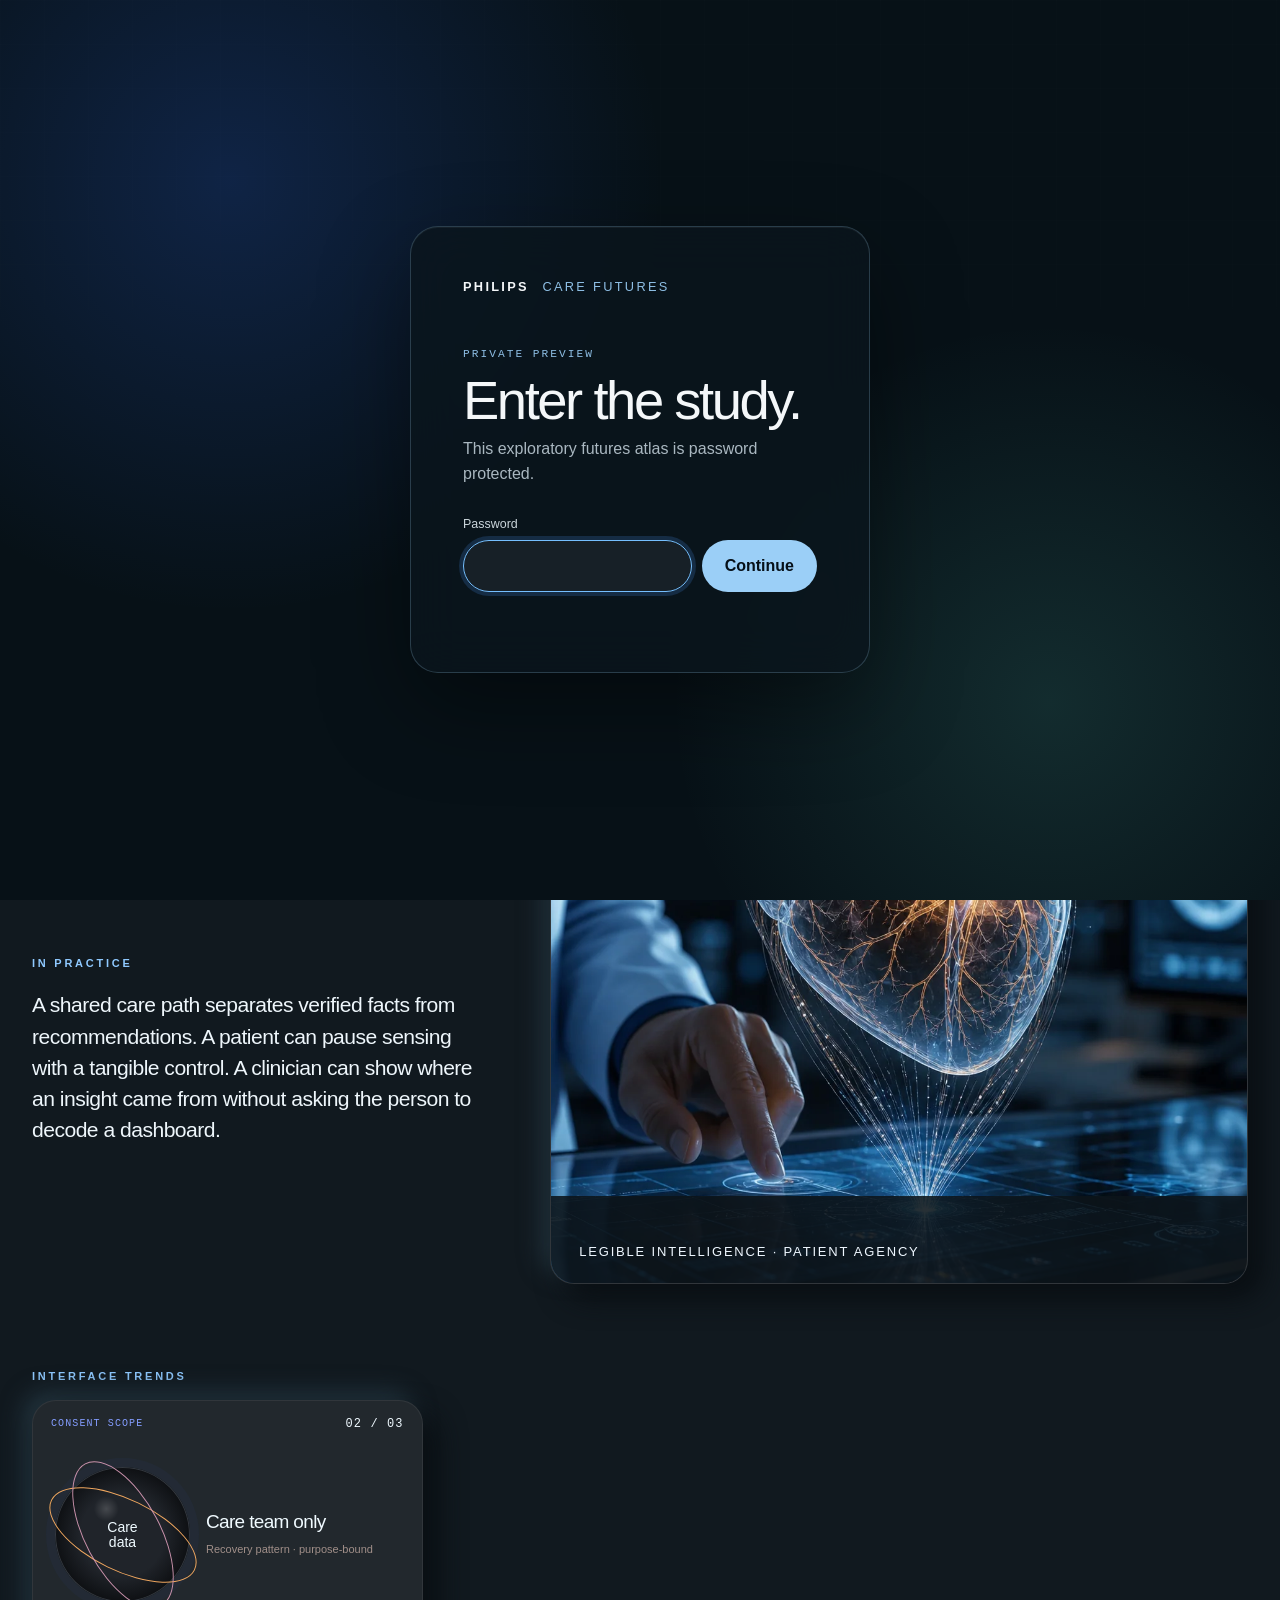
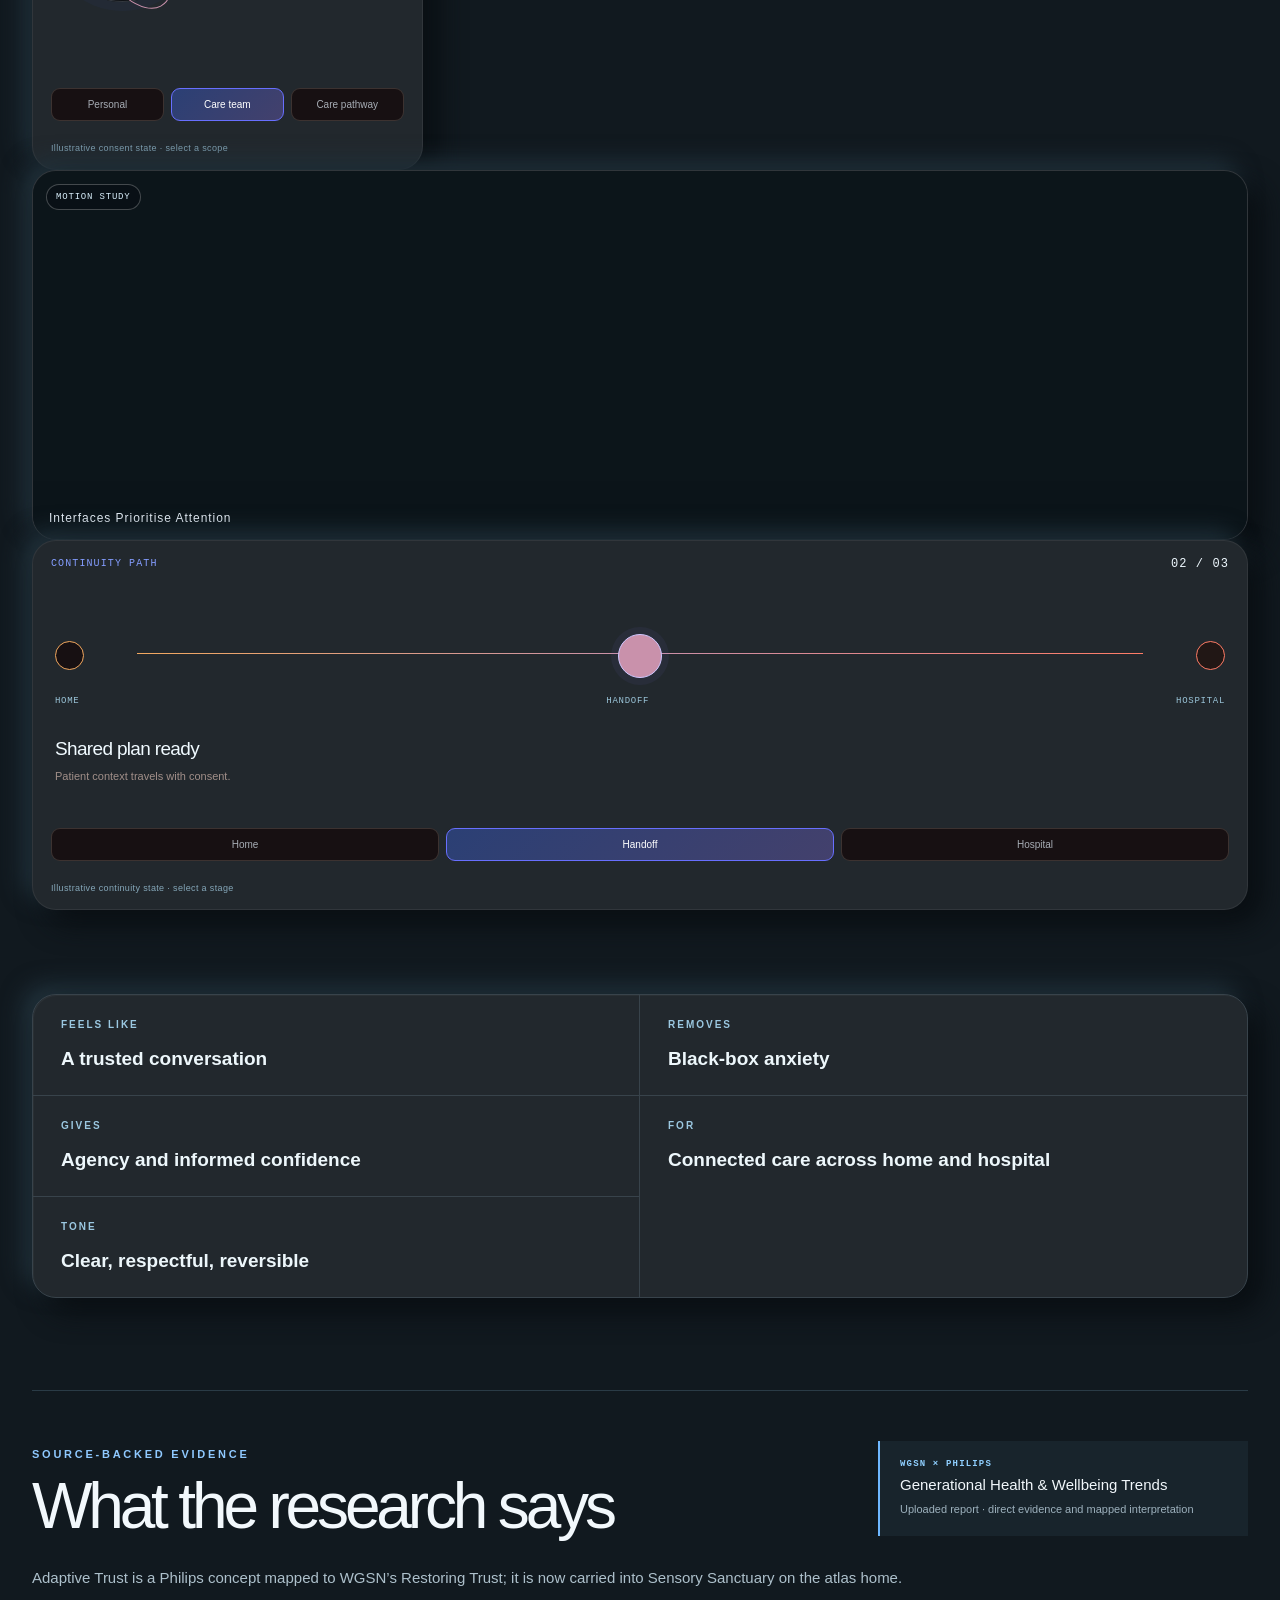
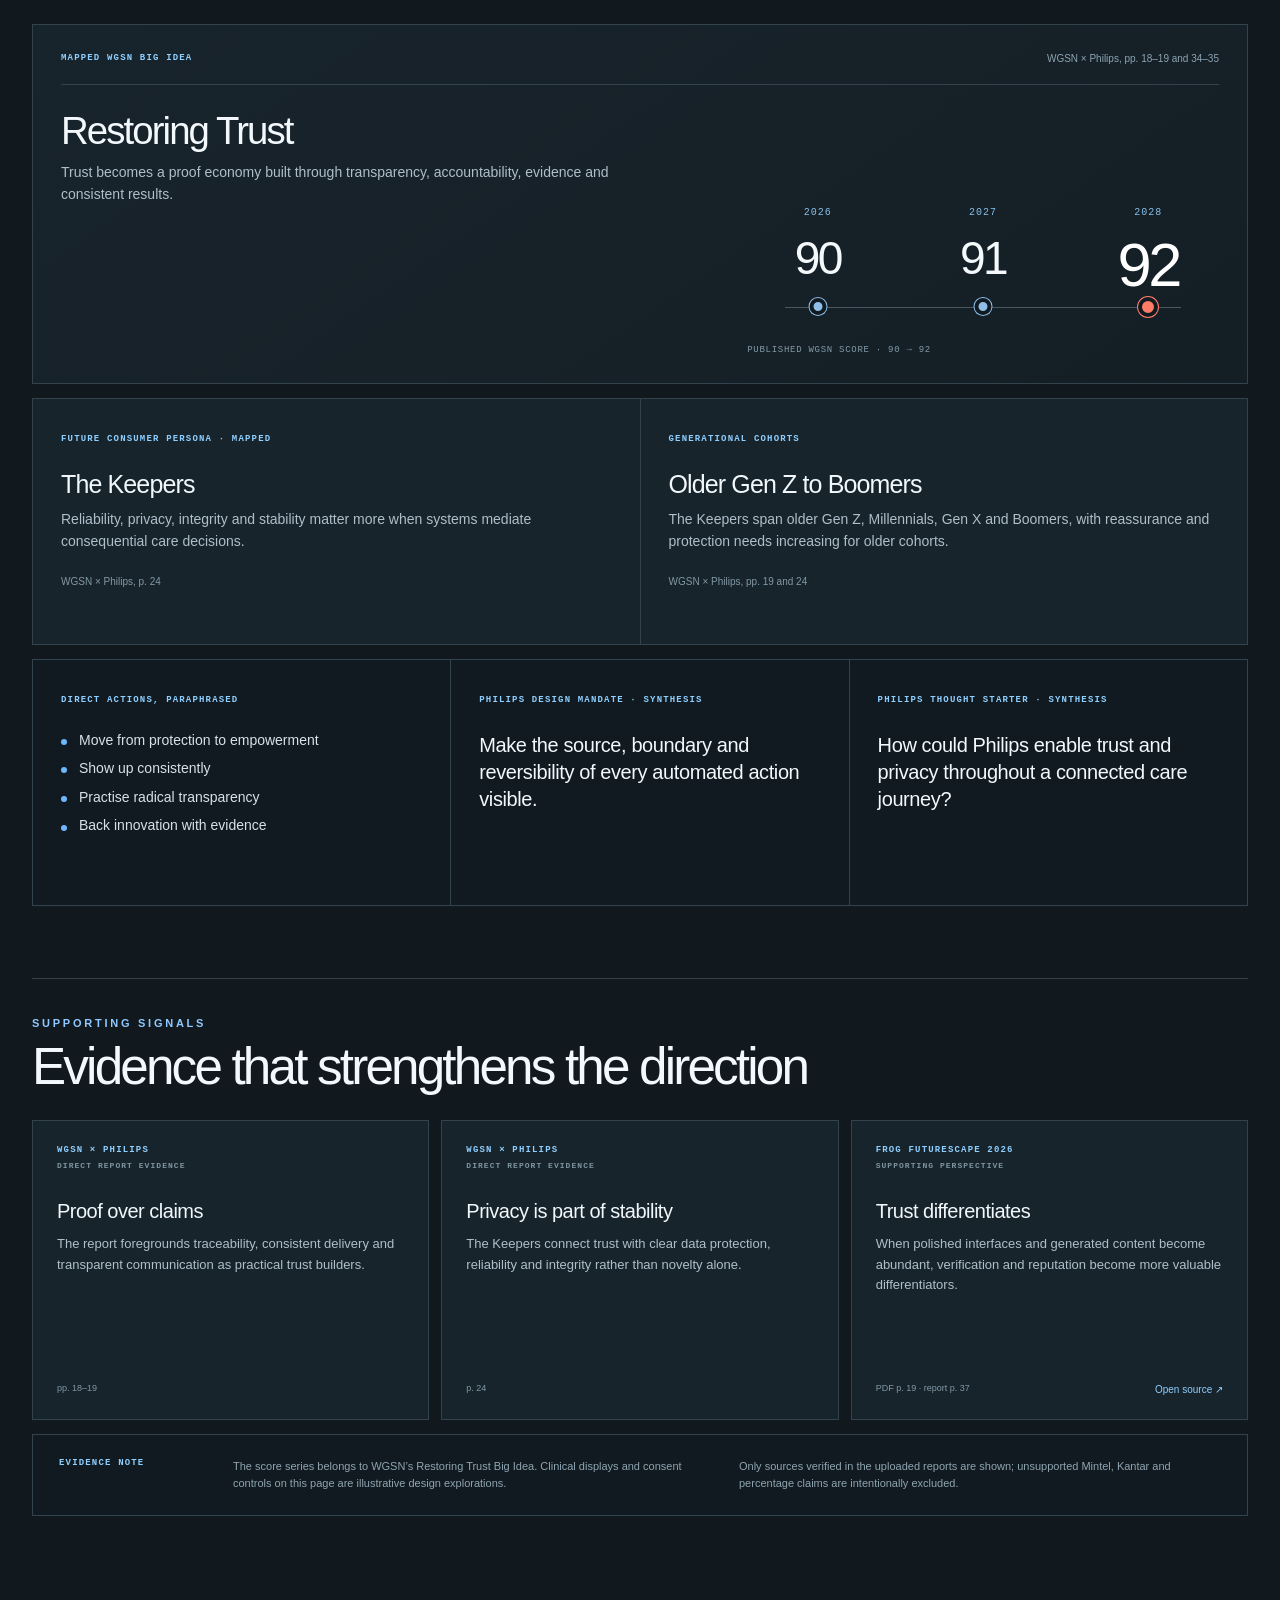
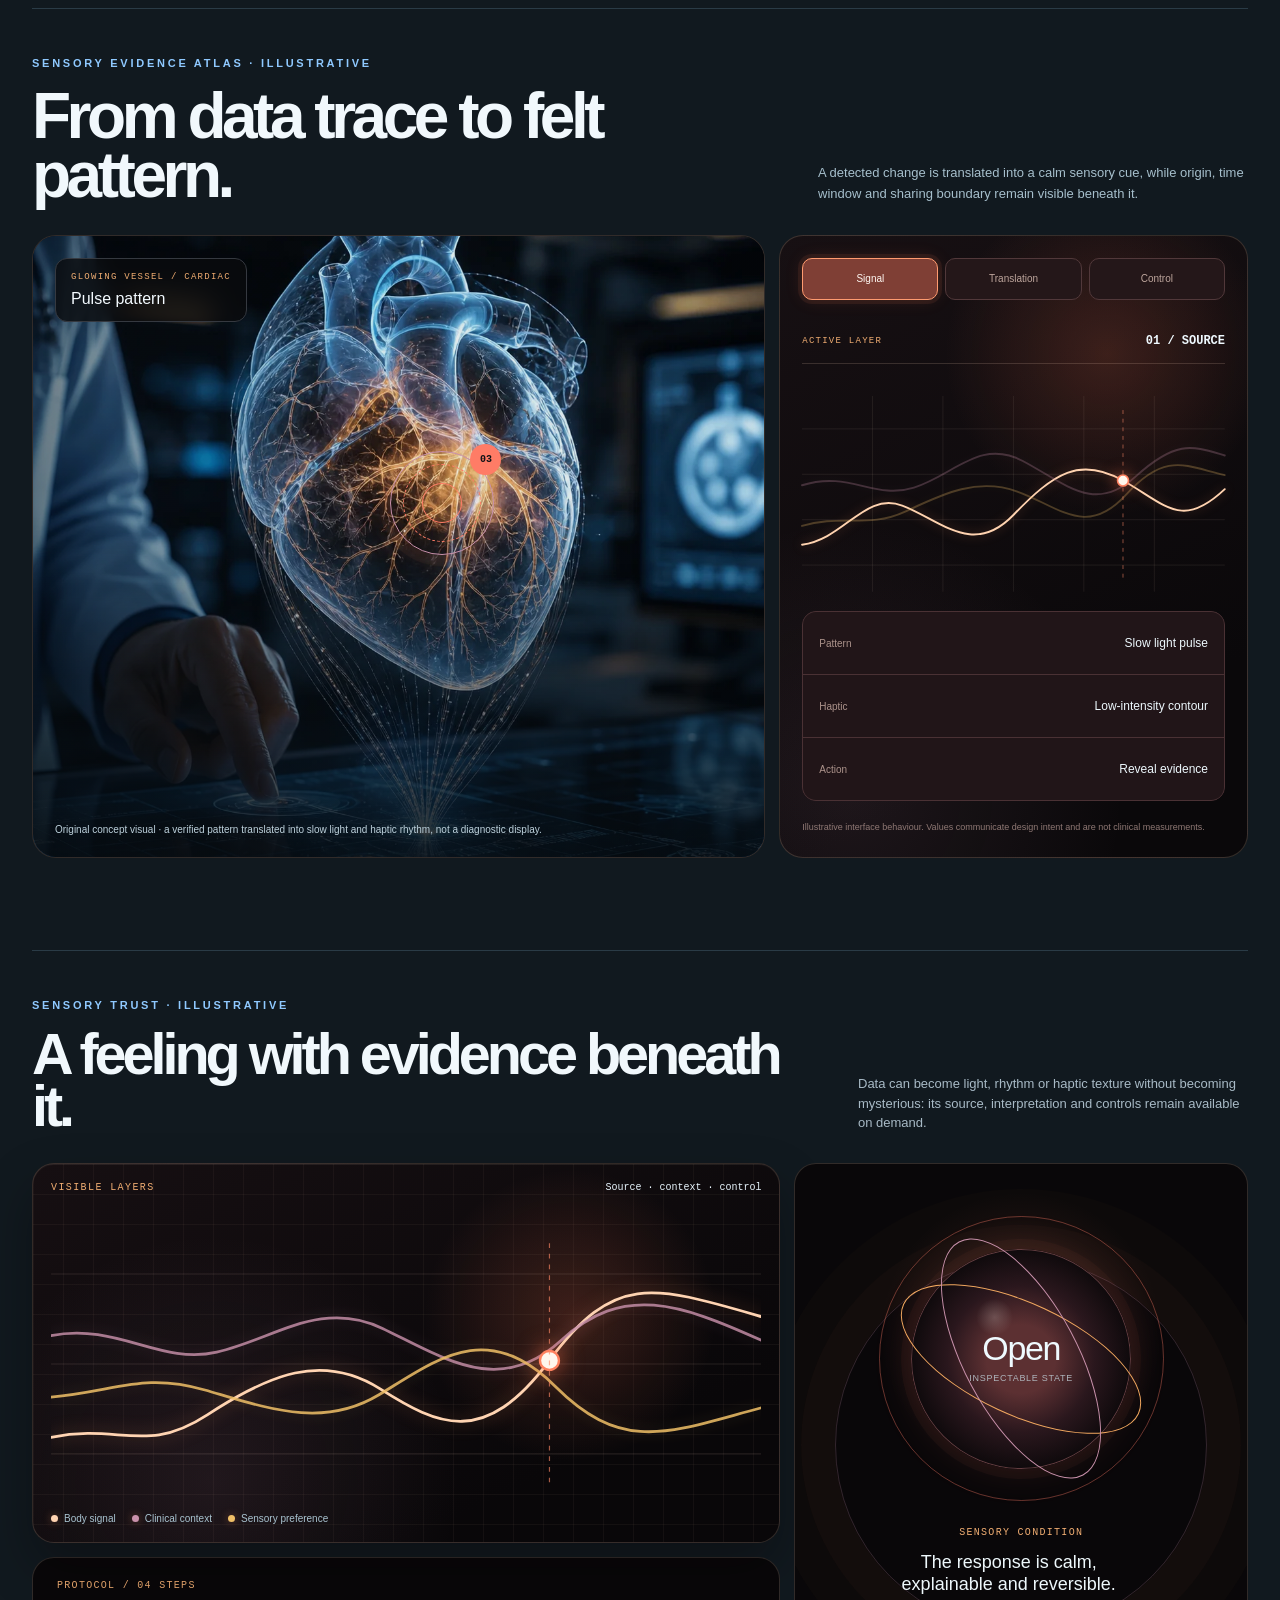
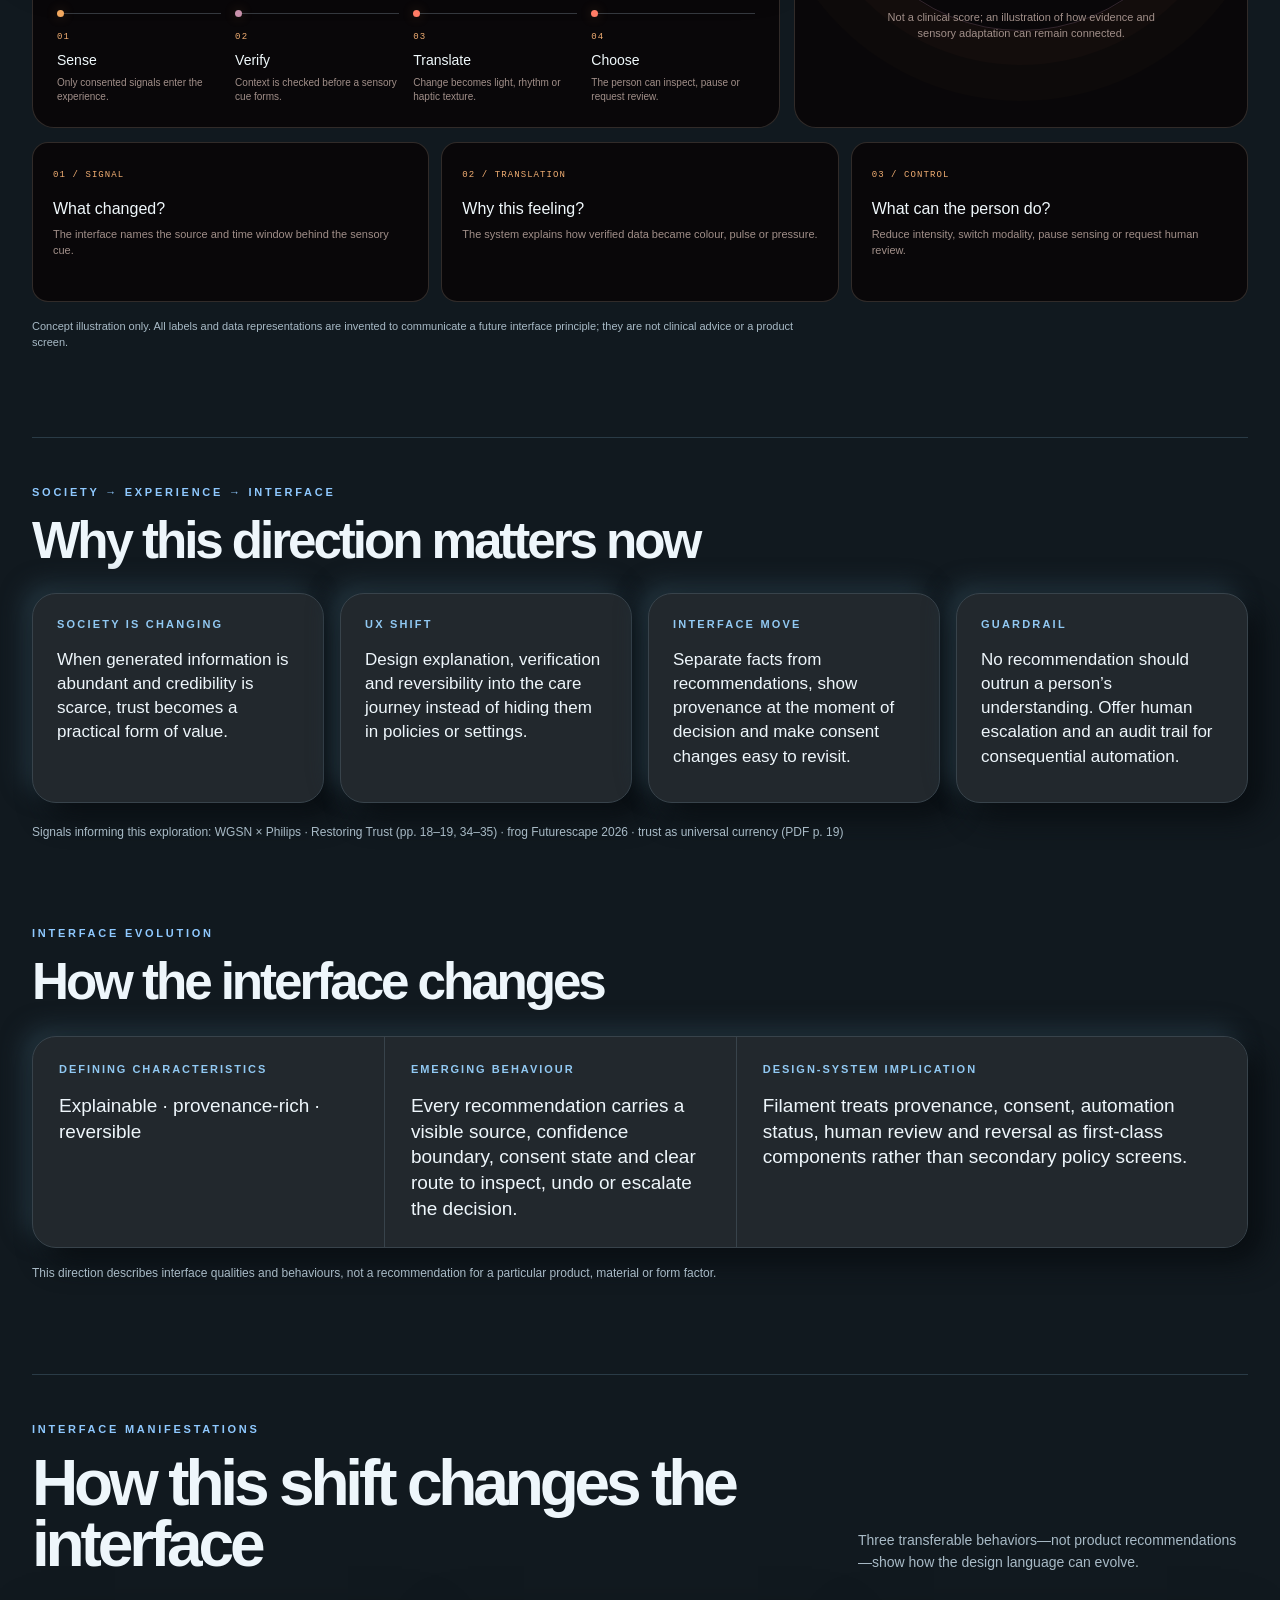
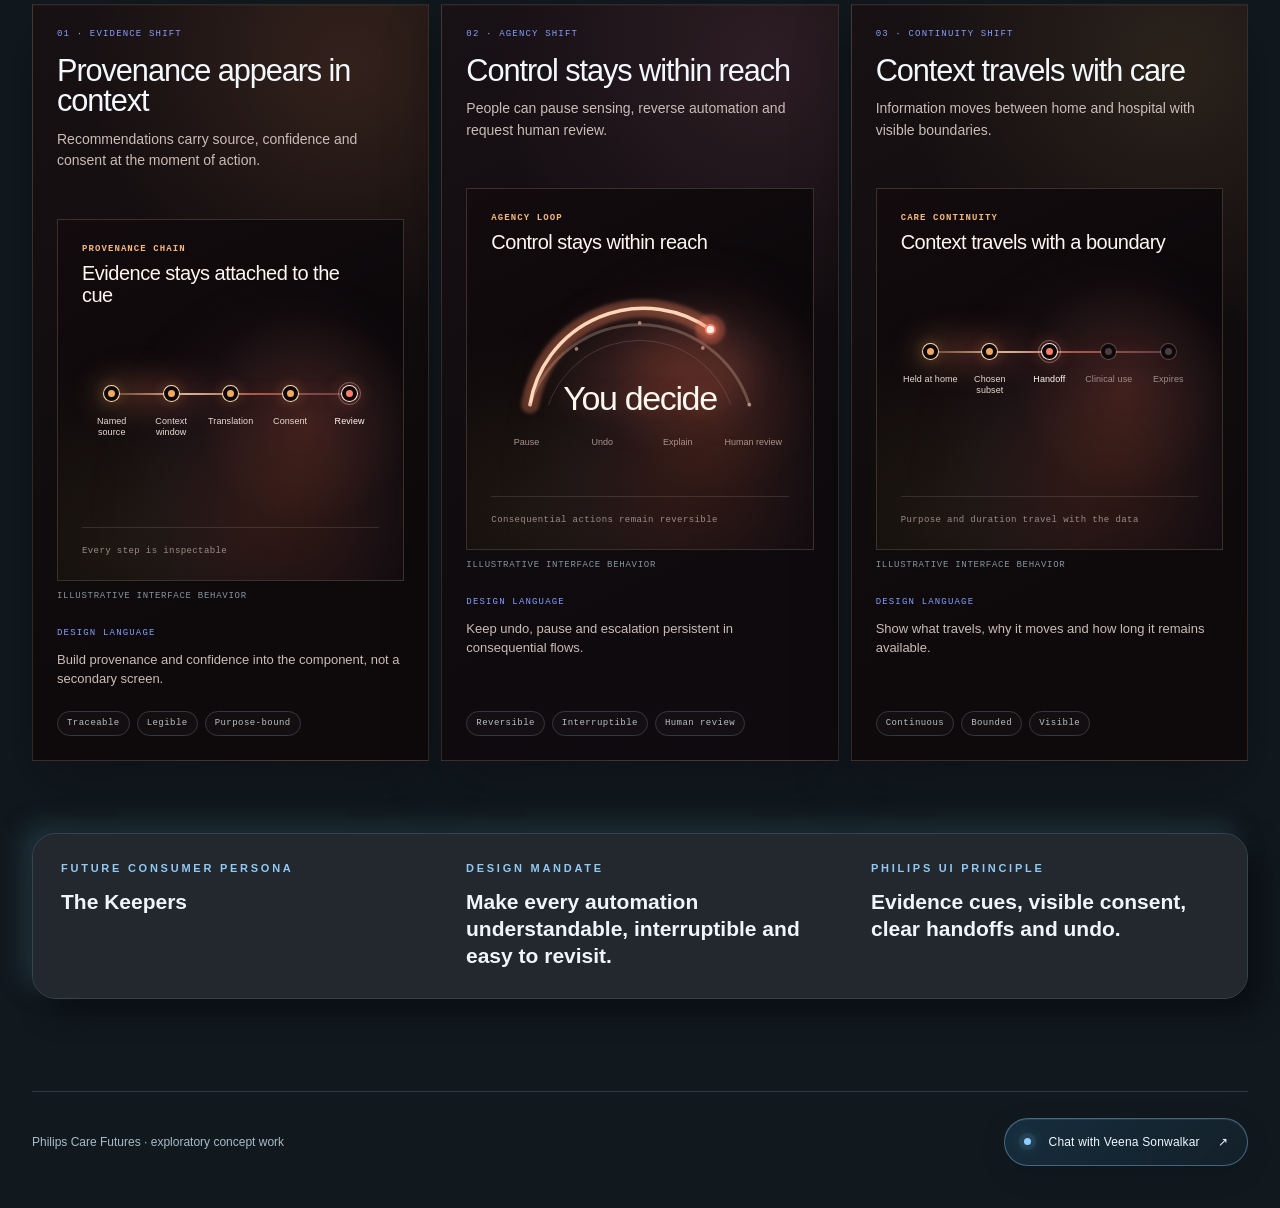
==== commit 15a365b4: "Add sitewide contact call to action" ====
--- a/adaptive-trust.html
+++ b/adaptive-trust.html
@@ -1 +1 @@
-<!doctype html><html lang="en"><head><meta charset="utf-8"><meta name="viewport" content="width=device-width,initial-scale=1"><meta name="robots" content="noindex,nofollow,noarchive"><link rel="stylesheet" href="password-gate.css?v=20260812"><script src="password-gate.js?v=20260812"></script><link rel="stylesheet" href="styles.css?v=20260811-lightcopy1"><link rel="stylesheet" href="viz-refinement.css?v=20260810-glow2"><title>Adaptive Trust · Philips Care Futures</title></head><body data-theme="adaptive-trust"><main class="shell"><header class="masthead"><a class="brand" href="index.html">PHILIPS <span>CARE FUTURES</span></a><div class="masthead__meta">Trend atlas · 2026–2038</div></header><article class="detail" id="detail"></article><footer class="footer">Philips Care Futures · exploratory concept work</footer></main><script src="data.js?v=20260810-glow2"></script><script src="script.js?v=20260810-glow2"></script></body></html>
+<!doctype html><html lang="en"><head><meta charset="utf-8"><meta name="viewport" content="width=device-width,initial-scale=1"><meta name="robots" content="noindex,nofollow,noarchive"><link rel="stylesheet" href="password-gate.css?v=20260812"><script src="password-gate.js?v=20260812"></script><link rel="stylesheet" href="styles.css?v=20260813-contact1"><link rel="stylesheet" href="viz-refinement.css?v=20260810-glow2"><title>Adaptive Trust · Philips Care Futures</title></head><body data-theme="adaptive-trust"><main class="shell"><header class="masthead"><a class="brand" href="index.html">PHILIPS <span>CARE FUTURES</span></a><div class="masthead__meta">Trend atlas · 2026–2038</div></header><article class="detail" id="detail"></article><footer class="footer"><span class="footer__meta">Philips Care Futures · exploratory concept work</span><a class="footer__contact" href="mailto:veenatammanna.sonwalkar@philips.com?subject=Philips%20Care%20Futures"><span>Chat with Veena Sonwalkar</span><span aria-hidden="true">↗</span></a></footer></main><script src="data.js?v=20260810-glow2"></script><script src="script.js?v=20260810-glow2"></script></body></html>
--- a/styles.css
+++ b/styles.css
@@ -223,4 +223,54 @@
   font-synthesis:none;
 }
 
+/* Sitewide contact call-to-action. */
+.footer{
+  display:flex;
+  align-items:center;
+  justify-content:space-between;
+  gap:24px;
+  line-height:1.5;
+}
+.footer__meta{max-width:760px}
+.footer__contact{
+  display:inline-flex;
+  align-items:center;
+  justify-content:space-between;
+  gap:18px;
+  min-height:48px;
+  padding:0 19px;
+  border:1px solid rgba(143,207,255,.38);
+  border-radius:999px;
+  background:linear-gradient(135deg,rgba(32,85,121,.34),rgba(20,33,42,.9));
+  box-shadow:inset 0 1px 0 rgba(255,255,255,.08),0 8px 28px rgba(0,0,0,.14);
+  color:#eff8ff;
+  font-size:12px;
+  font-weight:500;
+  letter-spacing:.015em;
+  text-decoration:none;
+  white-space:nowrap;
+  transition:border-color .2s ease,background-color .2s ease,box-shadow .2s ease,transform .2s ease;
+}
+.footer__contact:before{
+  content:"";
+  width:7px;
+  height:7px;
+  flex:0 0 auto;
+  border-radius:50%;
+  background:#8fcfff;
+  box-shadow:0 0 0 5px rgba(143,207,255,.08),0 0 14px rgba(143,207,255,.65);
+}
+.footer__contact:hover{
+  border-color:rgba(143,207,255,.72);
+  background:linear-gradient(135deg,rgba(39,107,151,.46),rgba(20,33,42,.94));
+  box-shadow:inset 0 1px 0 rgba(255,255,255,.1),0 10px 34px rgba(0,0,0,.2);
+  transform:translateY(-1px);
+}
+.footer__contact:focus-visible{outline:2px solid #8fcfff;outline-offset:4px}
+@media(max-width:720px){
+  .footer{display:flex;align-items:flex-start;flex-direction:column;gap:18px}
+  .footer__contact{width:100%;box-sizing:border-box}
+}
+@media(prefers-reduced-motion:reduce){.footer__contact{transition:none}.footer__contact:hover{transform:none}}
+
 .trust-method{display:grid;grid-template-columns:repeat(4,minmax(0,1fr));gap:12px;margin-top:18px}.trust-method article{min-height:225px;padding:20px;border:1px solid rgba(152,220,255,.1);border-radius:18px;background:#16232b;box-shadow:inset 3px 3px 8px #10191e,inset -3px -3px 8px #20323c}.trust-method__glyph{position:relative;display:flex;align-items:end;gap:5px;height:68px;margin-bottom:22px;border-bottom:1px solid #314a56}.trust-method__glyph i{display:block;width:13px;border-radius:5px 5px 2px 2px;background:#4fa8db;box-shadow:0 0 10px rgba(79,168,219,.25)}.trust-method__glyph--source i:nth-child(1){height:20px}.trust-method__glyph--source i:nth-child(2){height:43px}.trust-method__glyph--source i:nth-child(3){height:31px}.trust-method__glyph--verify i{width:25px;height:25px;border-radius:50%;background:transparent;border:2px solid #68b9eb;box-shadow:none}.trust-method__glyph--verify i:nth-child(2){width:45px;height:45px;border-color:#aee1ff}.trust-method__glyph--verify i:nth-child(3){width:20px;height:20px;border-color:#ffb56a}.trust-method__glyph--explain i{height:12px;width:60px;transform:skewX(-30deg);background:#3f7898}.trust-method__glyph--explain i:nth-child(2){height:26px;background:#6eb7ff}.trust-method__glyph--explain i:nth-child(3){height:43px;background:#a7dcff}.trust-method__glyph--agency i{position:absolute;left:50%;top:9px;width:46px;height:46px;border-radius:50%;transform:translateX(-50%);background:radial-gradient(circle,#b4e6ff 0 12%,#4e9fd0 13% 30%,transparent 31%);border:1px solid #91d4ff;box-shadow:0 0 0 8px rgba(96,182,234,.08)}.trust-method__glyph--agency i:nth-child(2){left:30%;top:31px;width:8px;height:8px;background:#ffb56a;border:0;box-shadow:none}.trust-method__glyph--agency i:nth-child(3){left:70%;top:31px;width:8px;height:8px;background:#ffb56a;border:0;box-shadow:none}.trust-method p{margin:0 0 11px;color:#91ceff;font-family:ui-monospace,SFMono-Regular,Menlo,monospace;font-size:9px;letter-spacing:.11em;text-transform:uppercase}.trust-method strong{display:block;color:#f0f8fc;font-size:15px;line-height:1.2}.trust-method span{display:block;margin-top:10px;color:#a4bdca;font-size:11px;line-height:1.45}@media(max-width:900px){.trust-method{grid-template-columns:repeat(2,minmax(0,1fr))}}@media(max-width:520px){.trust-method{grid-template-columns:1fr}.trust-method article{min-height:190px}}
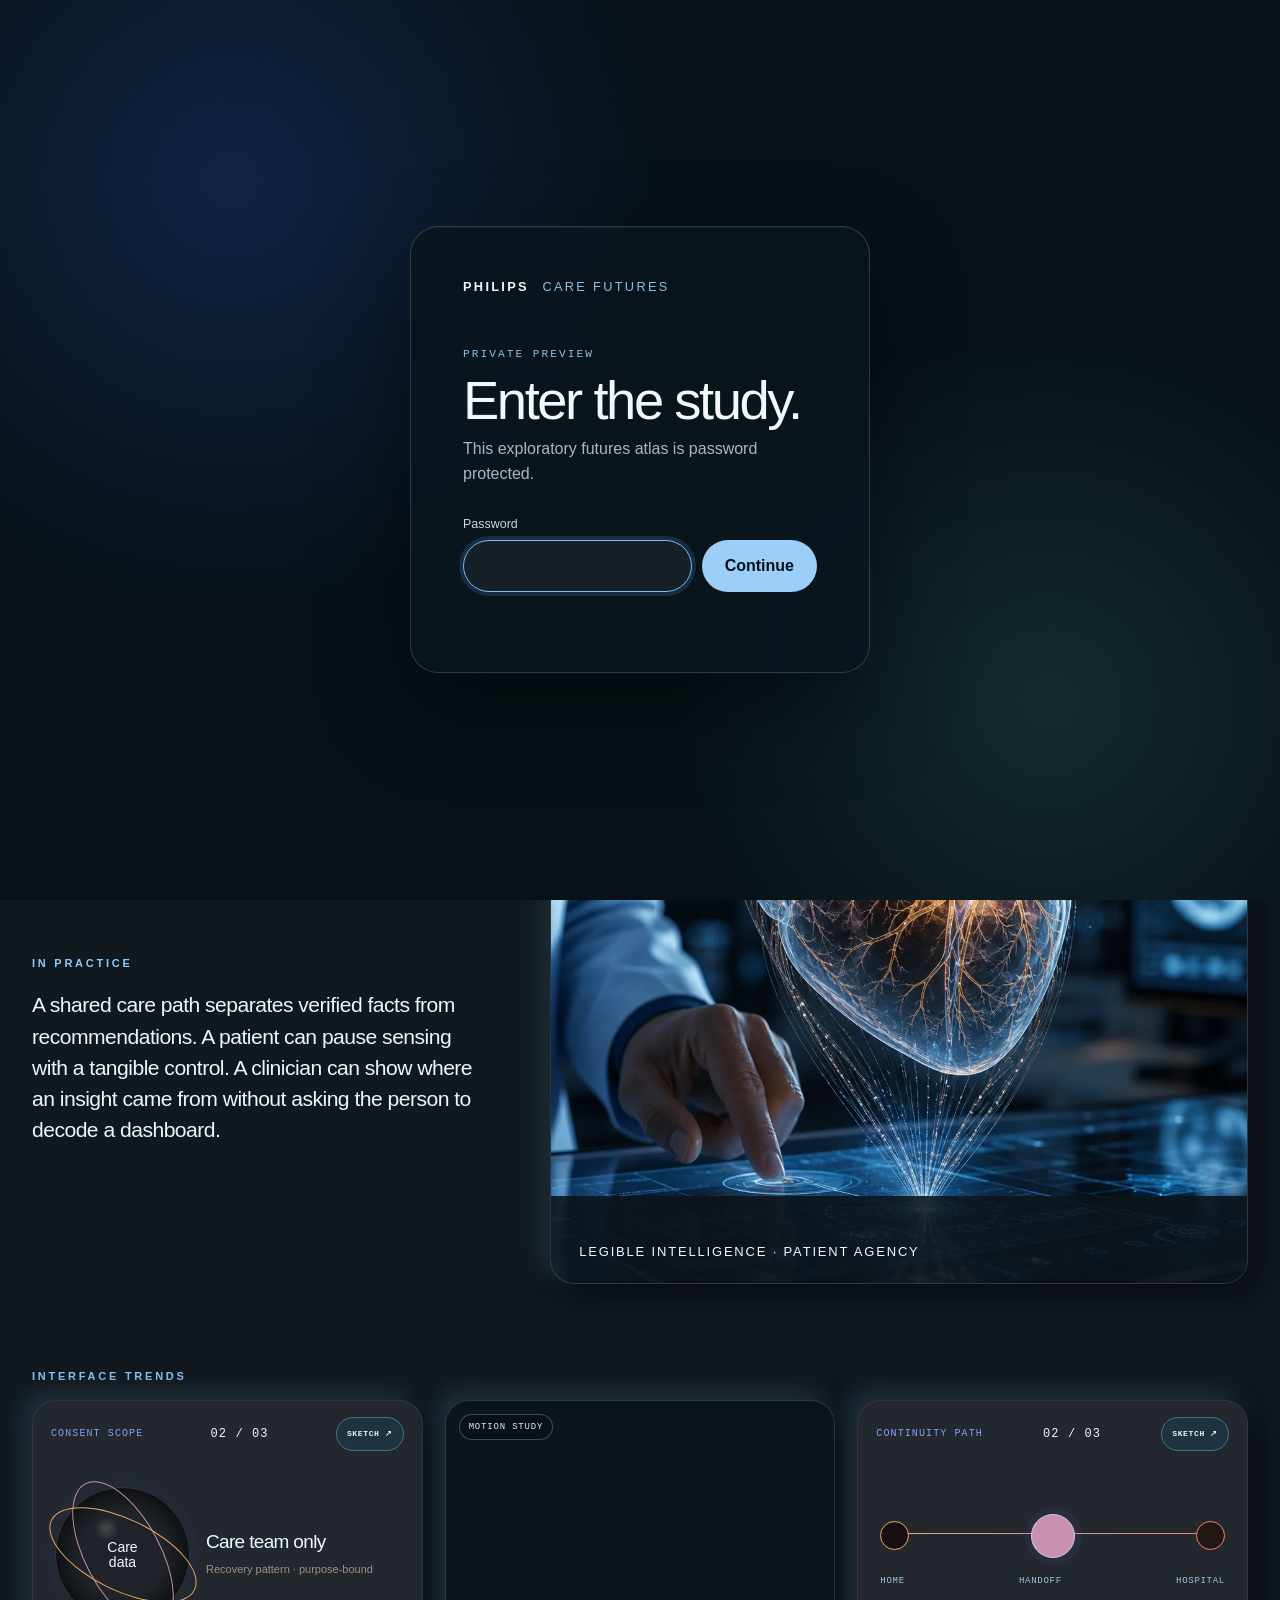
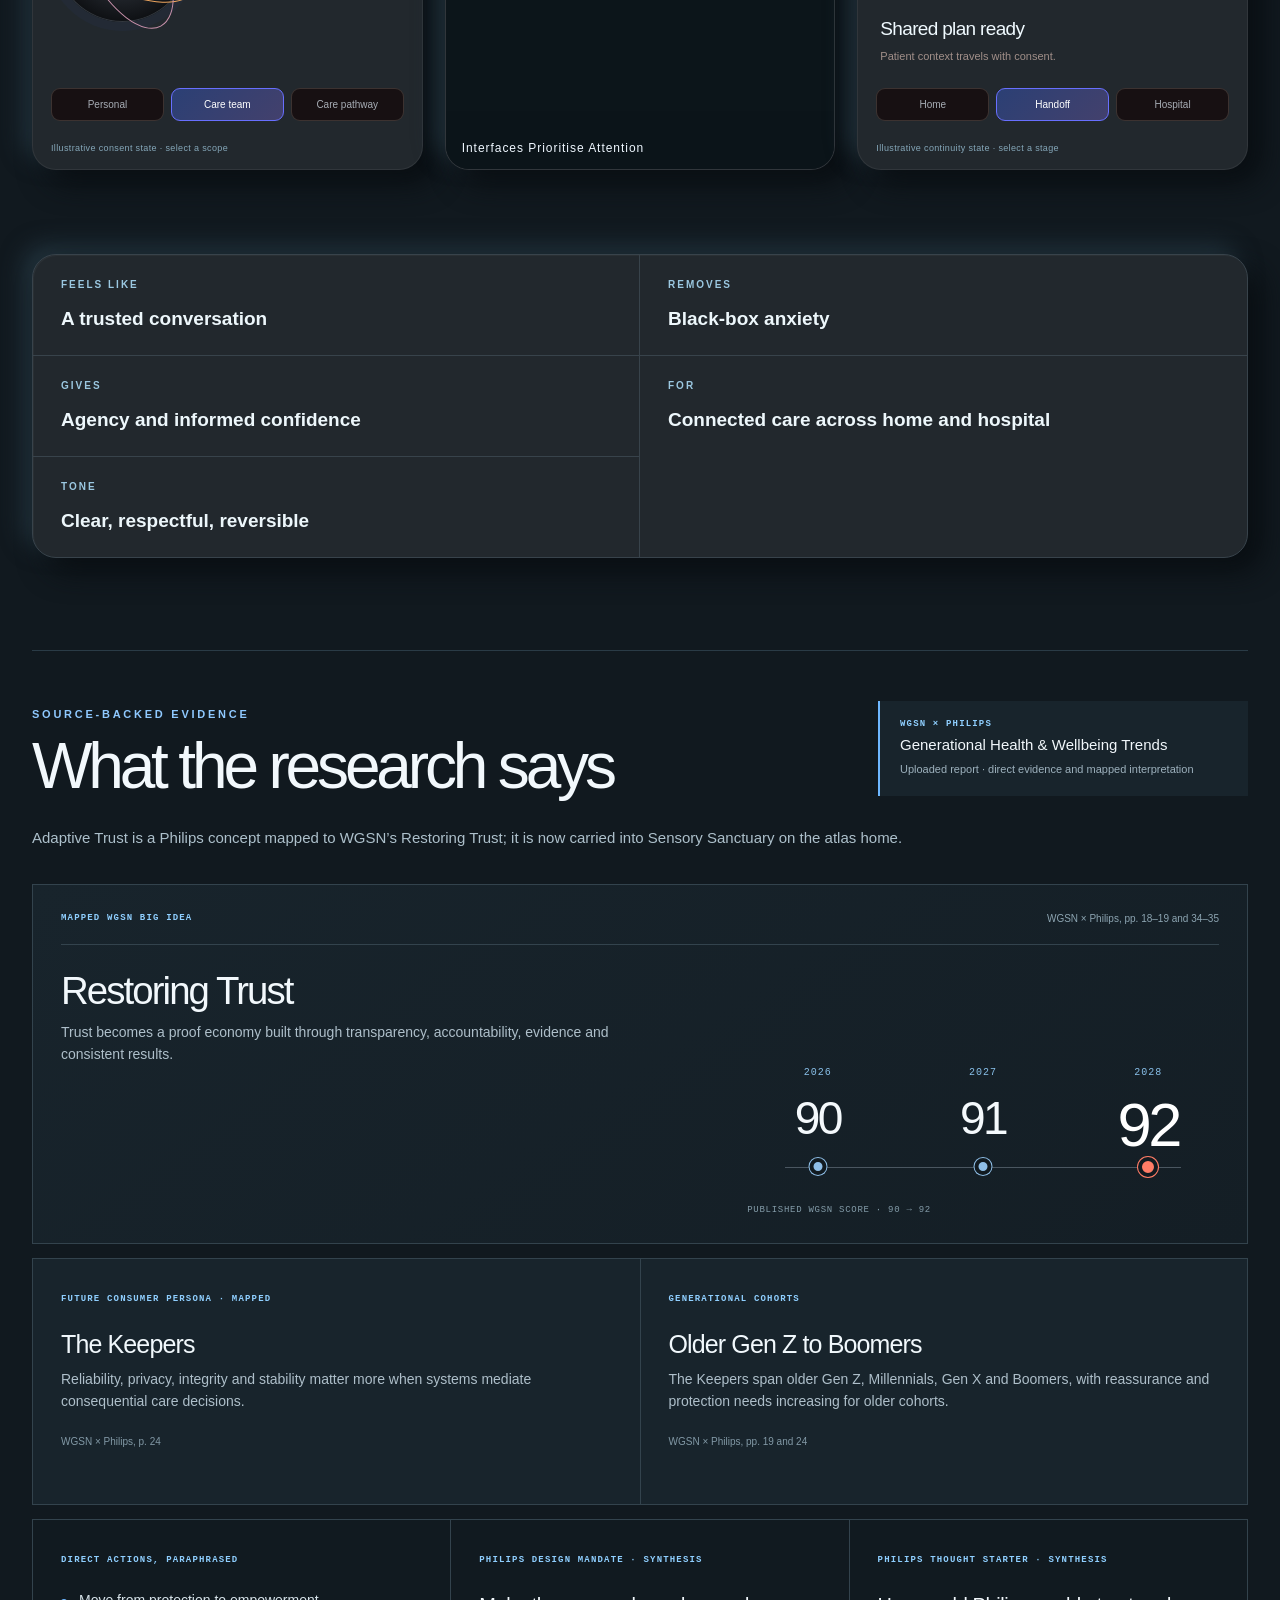
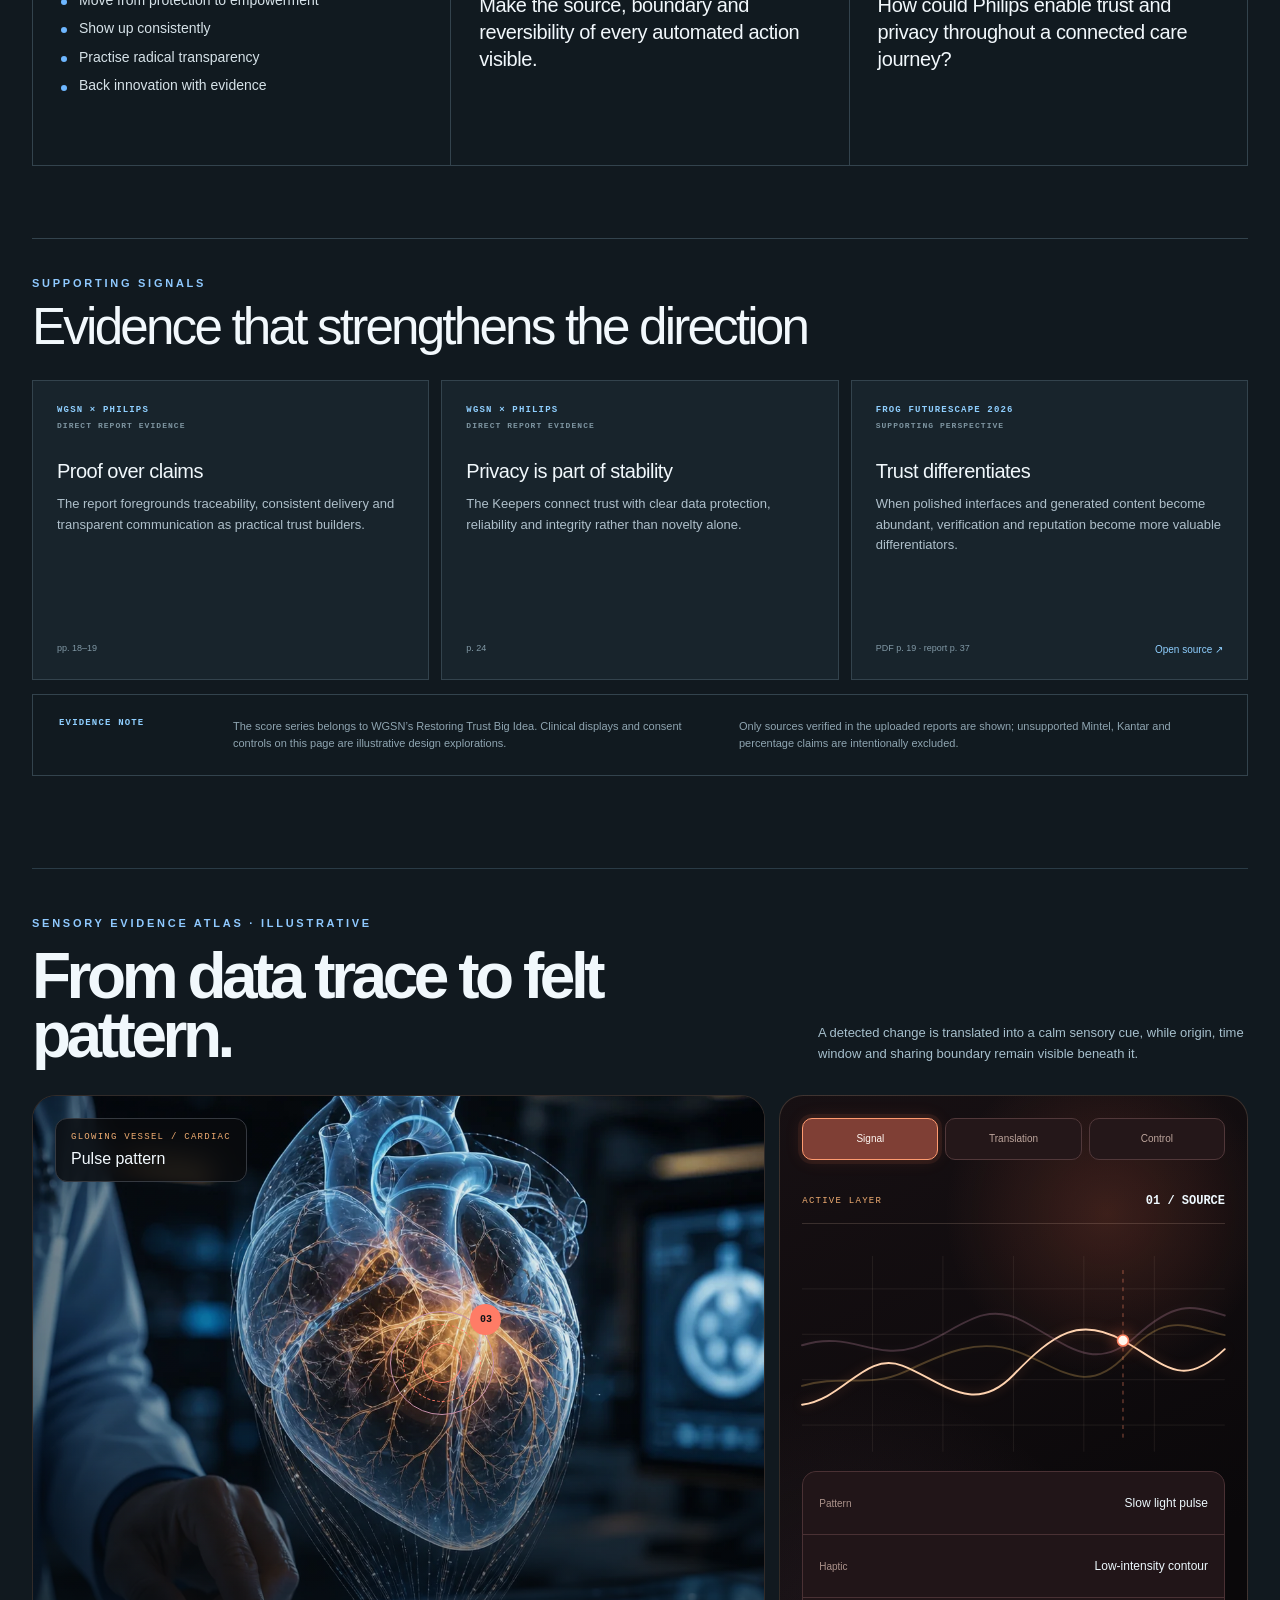
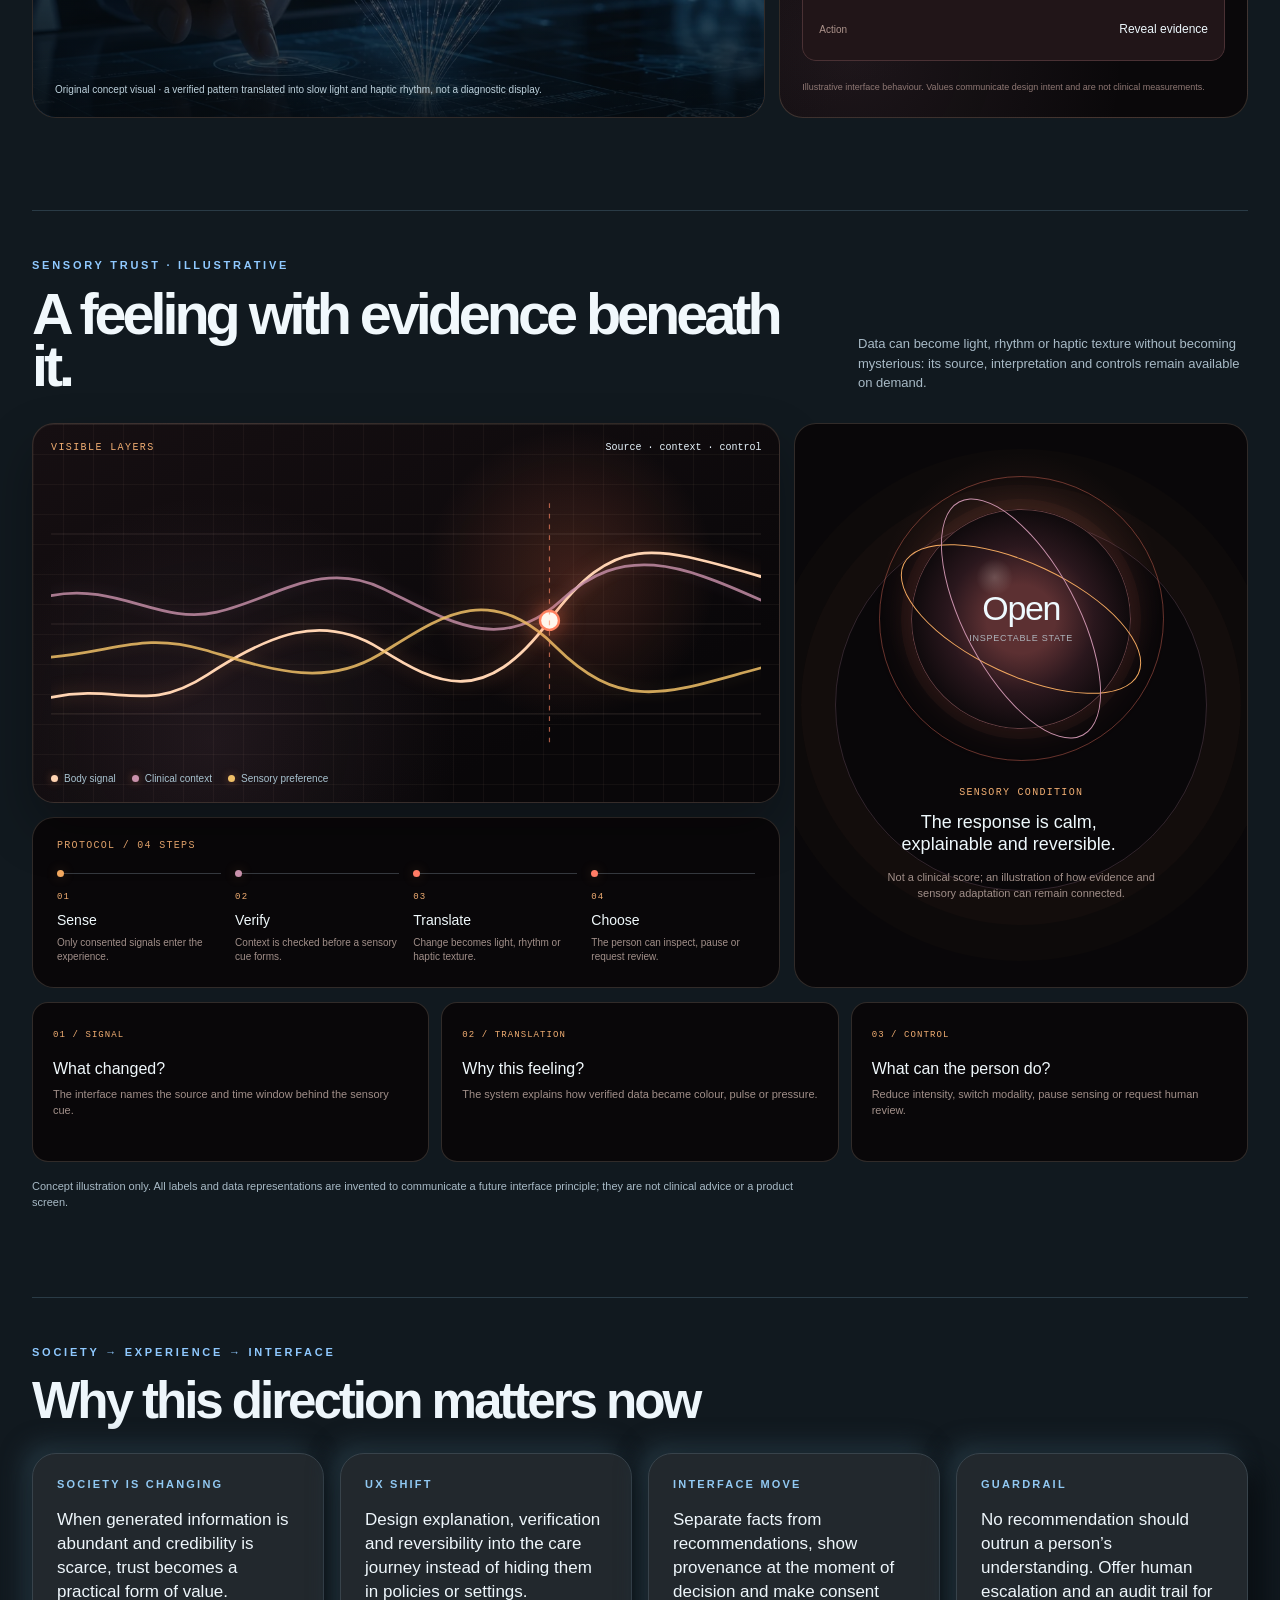
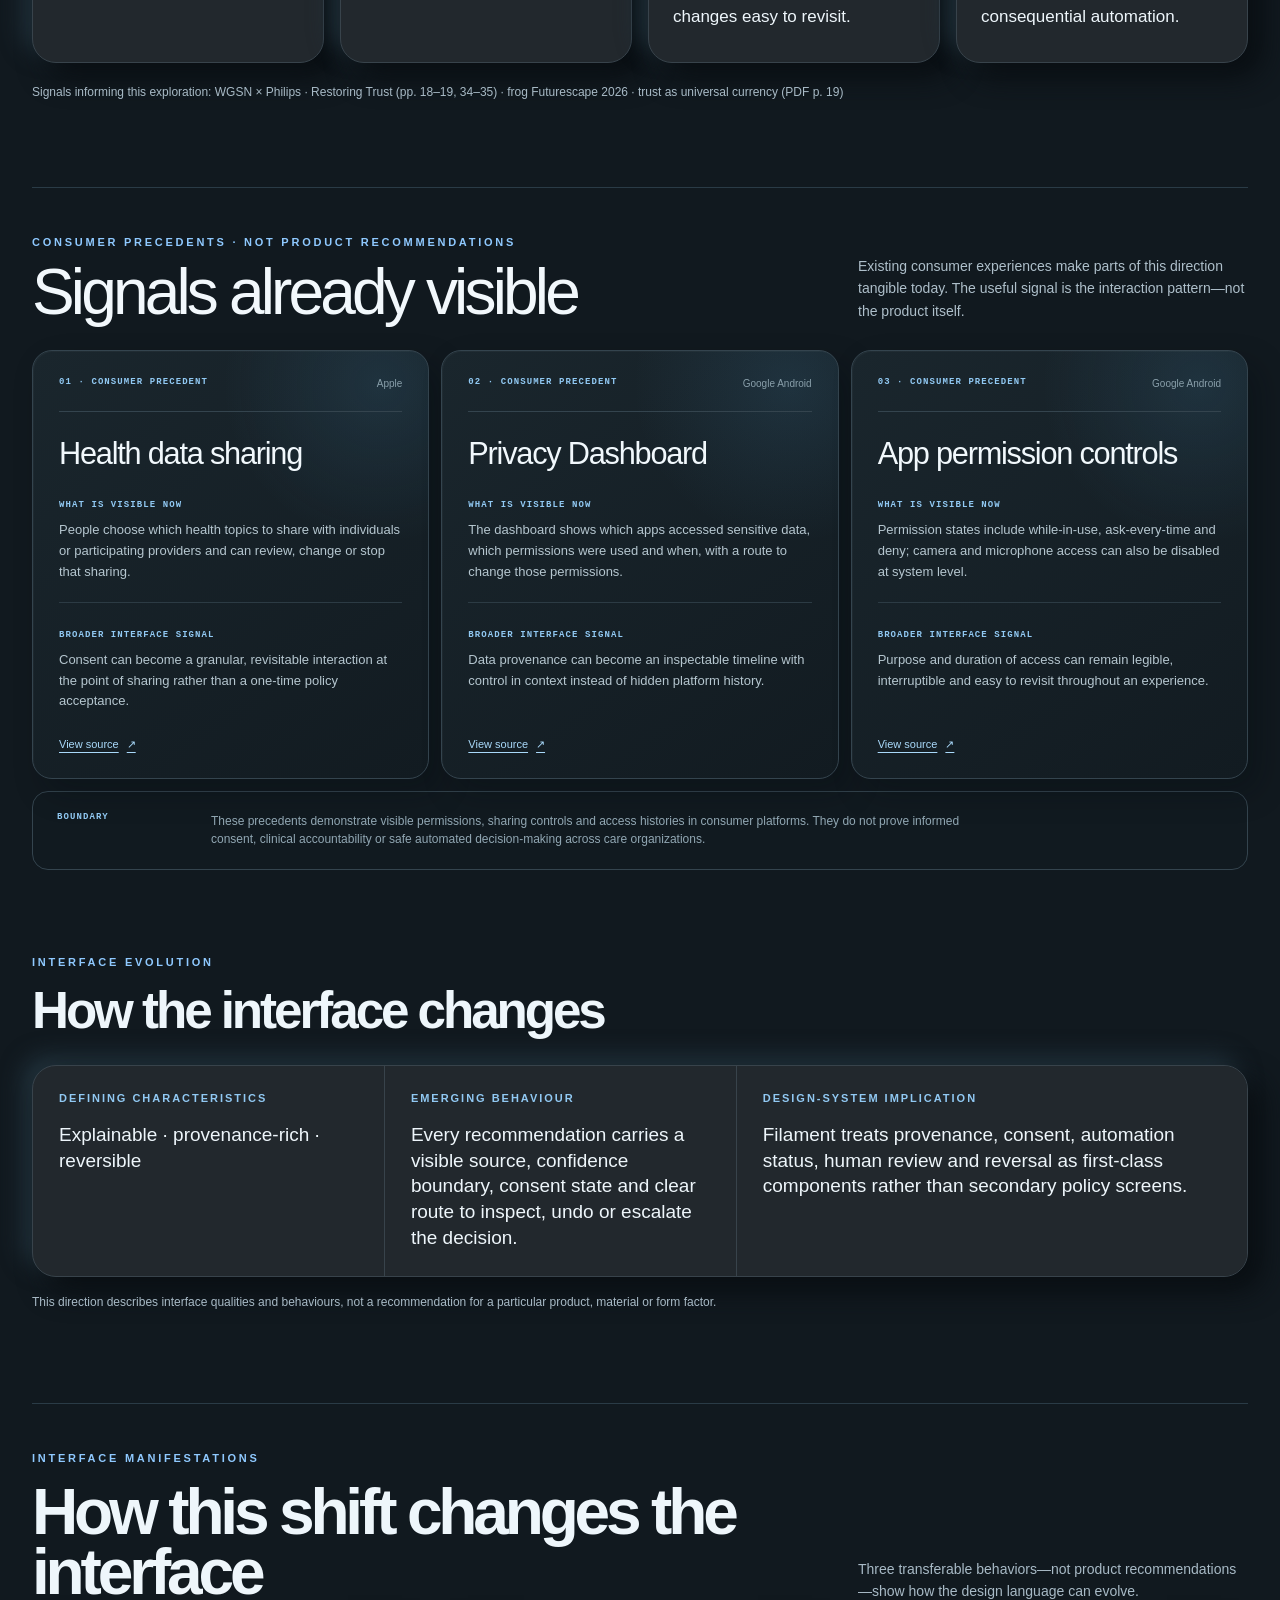
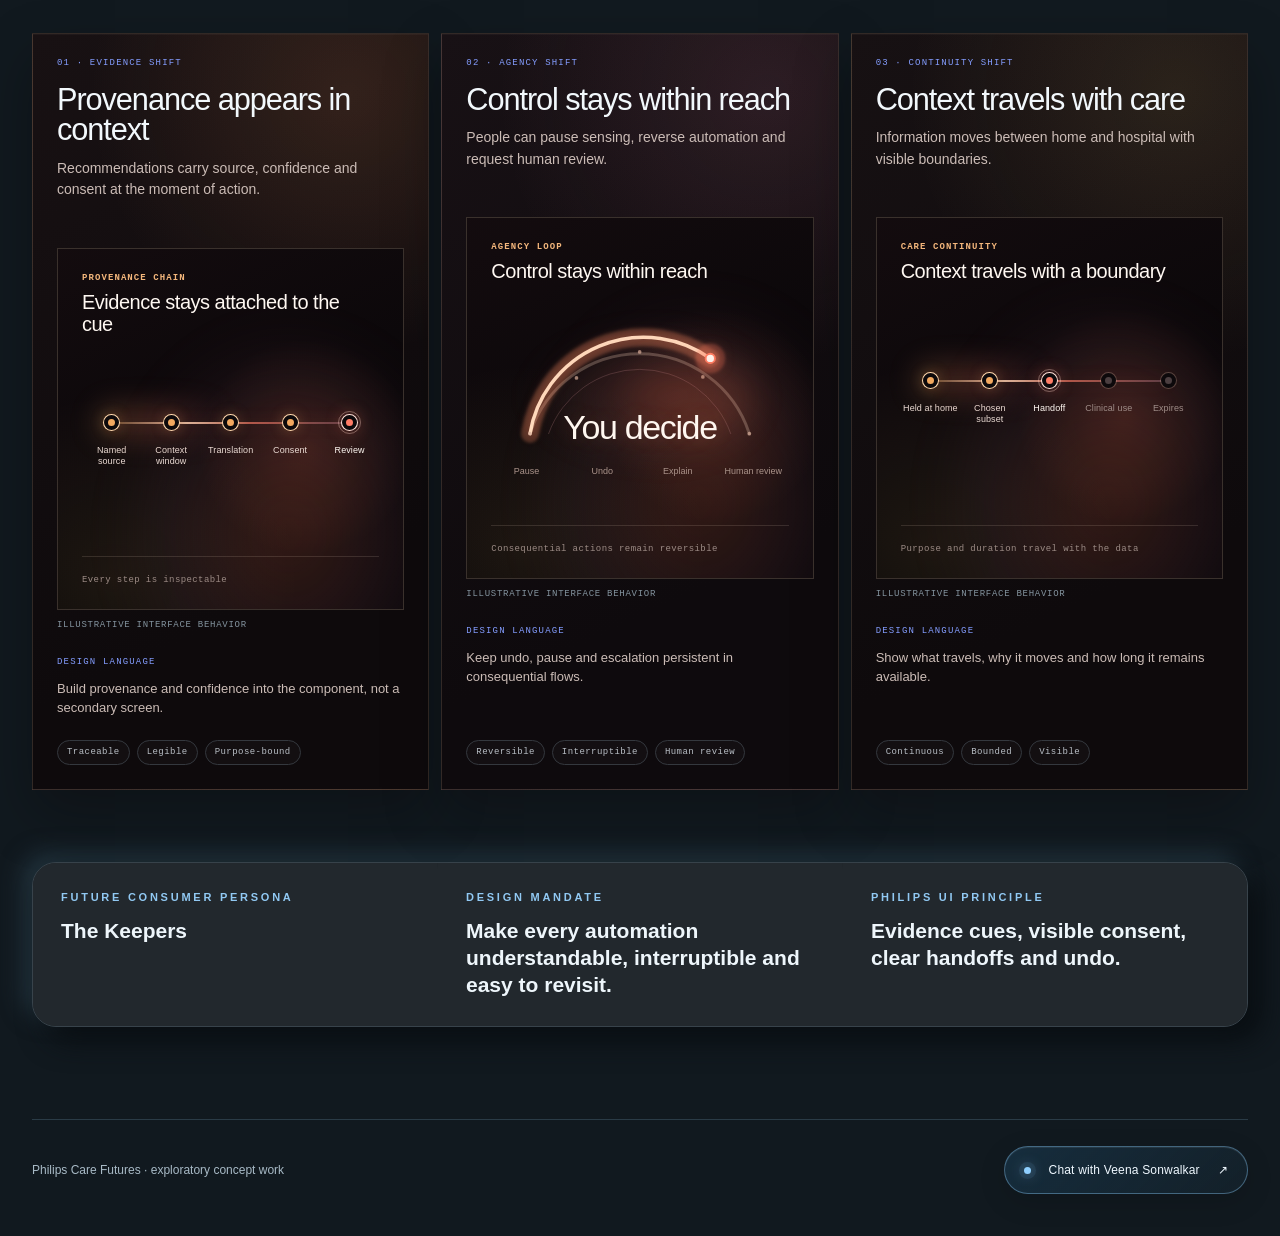
==== commit 5bce043b: "Align scenarios and add consumer trend signals" ====
--- a/adaptive-trust.html
+++ b/adaptive-trust.html
@@ -1 +1 @@
-<!doctype html><html lang="en"><head><meta charset="utf-8"><meta name="viewport" content="width=device-width,initial-scale=1"><meta name="robots" content="noindex,nofollow,noarchive"><link rel="stylesheet" href="password-gate.css?v=20260812"><script src="password-gate.js?v=20260812"></script><link rel="stylesheet" href="styles.css?v=20260813-contact1"><link rel="stylesheet" href="viz-refinement.css?v=20260810-glow2"><title>Adaptive Trust · Philips Care Futures</title></head><body data-theme="adaptive-trust"><main class="shell"><header class="masthead"><a class="brand" href="index.html">PHILIPS <span>CARE FUTURES</span></a><div class="masthead__meta">Trend atlas · 2026–2038</div></header><article class="detail" id="detail"></article><footer class="footer"><span class="footer__meta">Philips Care Futures · exploratory concept work</span><a class="footer__contact" href="mailto:veenatammanna.sonwalkar@philips.com?subject=Philips%20Care%20Futures"><span>Chat with Veena Sonwalkar</span><span aria-hidden="true">↗</span></a></footer></main><script src="data.js?v=20260810-glow2"></script><script src="script.js?v=20260810-glow2"></script></body></html>
+<!doctype html><html lang="en"><head><meta charset="utf-8"><meta name="viewport" content="width=device-width,initial-scale=1"><meta name="robots" content="noindex,nofollow,noarchive"><link rel="stylesheet" href="password-gate.css?v=20260812"><script src="password-gate.js?v=20260812"></script><link rel="stylesheet" href="styles.css?v=20260818-scenarios2"><link rel="stylesheet" href="viz-refinement.css?v=20260810-glow2"><title>Adaptive Trust · Philips Care Futures</title></head><body data-theme="adaptive-trust"><main class="shell"><header class="masthead"><a class="brand" href="index.html">PHILIPS <span>CARE FUTURES</span></a><div class="masthead__meta">Trend atlas · 2026–2038</div></header><article class="detail" id="detail"></article><footer class="footer"><span class="footer__meta">Philips Care Futures · exploratory concept work</span><a class="footer__contact" href="mailto:veenatammanna.sonwalkar@philips.com?subject=Philips%20Care%20Futures"><span>Chat with Veena Sonwalkar</span><span aria-hidden="true">↗</span></a></footer></main><script src="data.js?v=20260818-signals1"></script><script src="scenario-metadata.js?v=20260818-scenarios1"></script><script src="script.js?v=20260818-scenarios2"></script></body></html>
--- a/styles.css
+++ b/styles.css
@@ -223,54 +223,65 @@
   font-synthesis:none;
 }
 
+.trust-method{display:grid;grid-template-columns:repeat(4,minmax(0,1fr));gap:12px;margin-top:18px}.trust-method article{min-height:225px;padding:20px;border:1px solid rgba(152,220,255,.1);border-radius:18px;background:#16232b;box-shadow:inset 3px 3px 8px #10191e,inset -3px -3px 8px #20323c}.trust-method__glyph{position:relative;display:flex;align-items:end;gap:5px;height:68px;margin-bottom:22px;border-bottom:1px solid #314a56}.trust-method__glyph i{display:block;width:13px;border-radius:5px 5px 2px 2px;background:#4fa8db;box-shadow:0 0 10px rgba(79,168,219,.25)}.trust-method__glyph--source i:nth-child(1){height:20px}.trust-method__glyph--source i:nth-child(2){height:43px}.trust-method__glyph--source i:nth-child(3){height:31px}.trust-method__glyph--verify i{width:25px;height:25px;border-radius:50%;background:transparent;border:2px solid #68b9eb;box-shadow:none}.trust-method__glyph--verify i:nth-child(2){width:45px;height:45px;border-color:#aee1ff}.trust-method__glyph--verify i:nth-child(3){width:20px;height:20px;border-color:#ffb56a}.trust-method__glyph--explain i{height:12px;width:60px;transform:skewX(-30deg);background:#3f7898}.trust-method__glyph--explain i:nth-child(2){height:26px;background:#6eb7ff}.trust-method__glyph--explain i:nth-child(3){height:43px;background:#a7dcff}.trust-method__glyph--agency i{position:absolute;left:50%;top:9px;width:46px;height:46px;border-radius:50%;transform:translateX(-50%);background:radial-gradient(circle,#b4e6ff 0 12%,#4e9fd0 13% 30%,transparent 31%);border:1px solid #91d4ff;box-shadow:0 0 0 8px rgba(96,182,234,.08)}.trust-method__glyph--agency i:nth-child(2){left:30%;top:31px;width:8px;height:8px;background:#ffb56a;border:0;box-shadow:none}.trust-method__glyph--agency i:nth-child(3){left:70%;top:31px;width:8px;height:8px;background:#ffb56a;border:0;box-shadow:none}.trust-method p{margin:0 0 11px;color:#91ceff;font-family:ui-monospace,SFMono-Regular,Menlo,monospace;font-size:9px;letter-spacing:.11em;text-transform:uppercase}.trust-method strong{display:block;color:#f0f8fc;font-size:15px;line-height:1.2}.trust-method span{display:block;margin-top:10px;color:#a4bdca;font-size:11px;line-height:1.45}@media(max-width:900px){.trust-method{grid-template-columns:repeat(2,minmax(0,1fr))}}@media(max-width:520px){.trust-method{grid-template-columns:1fr}.trust-method article{min-height:190px}}
+
+/* Consumer precedents are evidence of a broader interaction shift, not product recommendations. */
+.visible-signals{margin-top:86px;padding-top:48px;border-top:1px solid var(--line)}
+.visible-signals__header{display:grid;grid-template-columns:minmax(0,1fr) minmax(280px,390px);gap:48px;align-items:end;margin-bottom:28px}
+.visible-signals__header .eyebrow{margin:0 0 14px;color:#91c9f3}
+.visible-signals__header h2{max-width:760px;margin:0;color:#f2f8fc;font-size:clamp(38px,5vw,68px);font-weight:500;line-height:.94;letter-spacing:-.06em}
+.visible-signals__header>p{margin:0;color:#aebfca;font-size:14px;font-weight:300;line-height:1.6}
+.visible-signals__grid{display:grid;grid-template-columns:repeat(3,minmax(0,1fr));gap:12px}
+.visible-signal{display:flex;min-height:380px;flex-direction:column;padding:26px;border:1px solid #34444e;border-radius:20px;background:radial-gradient(circle at 88% 8%,rgba(85,161,209,.13),transparent 30%),linear-gradient(145deg,#1a262d,#121b21);box-shadow:inset 1px 1px 0 rgba(255,255,255,.03),12px 14px 30px rgba(5,10,13,.28)}
+.visible-signal__top{display:flex;align-items:start;justify-content:space-between;gap:18px;padding-bottom:20px;border-bottom:1px solid #34444e}
+.visible-signal__top span,.visible-signal__body span,.visible-signals__boundary strong{color:#91c9f3;font-family:ui-monospace,SFMono-Regular,Menlo,monospace;font-size:9px;font-weight:600;letter-spacing:.12em;text-transform:uppercase}
+.visible-signal__top cite{max-width:45%;color:#899faa;font-size:10px;font-style:normal;font-weight:400;line-height:1.4;text-align:right}
+.visible-signal h3{margin:26px 0 24px;color:#f1f8fc;font-size:clamp(24px,2.4vw,34px);font-weight:500;line-height:1.02;letter-spacing:-.04em}
+.visible-signal__body{display:grid;gap:20px}
+.visible-signal__body div:last-child{padding-top:20px;border-top:1px solid #2c3b44}
+.visible-signal__body p{margin:9px 0 0;color:#b5c6cf;font-size:13px;font-weight:300;line-height:1.58}
+.visible-signal>a{display:inline-flex;align-items:center;gap:8px;align-self:flex-start;min-height:40px;margin-top:auto;padding-top:25px;color:#a9d9fa;font-size:11px;font-weight:500;text-underline-offset:4px}
+.visible-signal>a:hover{text-decoration-thickness:2px}
+.visible-signal>a:focus-visible{outline:3px solid #c8eaff;outline-offset:5px;border-radius:2px}
+.visible-signals__boundary{display:grid;grid-template-columns:130px minmax(0,760px);gap:24px;margin-top:12px;padding:20px 24px;border:1px solid #34444e;border-radius:16px;background:#111a20}
+.visible-signals__boundary p{margin:0;color:#91a7b3;font-size:12px;font-weight:300;line-height:1.55}
+
+/* Keep the bespoke Adaptive Trust controls interactive while restoring storyboard access. */
+.trust-card__top .scenario-card__open{flex:0 0 auto;min-height:34px;padding:7px 10px;border:1px solid #477084;border-radius:999px;background:#1d3440;color:#dff3ff;font-family:ui-monospace,SFMono-Regular,Menlo,monospace;font-size:8px;font-weight:600;letter-spacing:.08em;text-transform:uppercase;cursor:pointer}
+.trust-card__top .scenario-card__open:hover{border-color:#91d4f7;background:#285066}
+.trust-card__top .scenario-card__open:focus-visible{outline:3px solid #c8eaff;outline-offset:2px}
+.trust-card__top .scenario-card__open span{display:inline;margin:0;color:inherit}
+
+@media(max-width:1000px){.visible-signals__header{grid-template-columns:1fr;gap:20px}.visible-signals__grid{grid-template-columns:repeat(2,minmax(0,1fr))}.visible-signal:last-child:nth-child(odd){grid-column:1/-1}.visible-signal{min-height:340px}}
+@media(max-width:720px){.visible-signals{margin-top:56px;padding-top:34px}.visible-signals__grid{grid-template-columns:1fr}.visible-signal,.visible-signal:last-child:nth-child(odd){grid-column:auto;min-height:auto;padding:21px;border-radius:16px}.visible-signals__boundary{grid-template-columns:1fr;gap:10px;padding:18px}.trust-card__top .scenario-card__open{min-width:38px;padding:7px}.trust-card__top .scenario-card__open{font-size:0}.trust-card__top .scenario-card__open span{font-size:12px}}
+
+/* Scenario sketches are illustrative moments. The viewer makes scope and gaps explicit. */
+.scenario-dialog{width:min(1040px,calc(100% - 32px));max-height:calc(100dvh - 28px);overflow:auto;background:#111a20!important}
+.scenario-dialog__inner{padding:32px}
+.scenario-dialog__header{display:flex;align-items:center;justify-content:space-between;gap:24px;padding-right:50px}
+.scenario-dialog__header .eyebrow{margin:0;color:#91c9f3!important}
+.scenario-dialog__position{margin:0!important;color:#8da4b1!important;font-family:ui-monospace,SFMono-Regular,Menlo,monospace;font-size:10px;font-weight:500;letter-spacing:.1em;text-align:right;text-transform:uppercase}
+.scenario-dialog h2{margin:18px 60px 22px 0;color:#f2f8fc!important;font-size:clamp(32px,4.8vw,58px);font-weight:500;line-height:.96;letter-spacing:-.055em}
+.scenario-dialog__figure{margin:0}
+.scenario-dialog__figure img{aspect-ratio:16/9;object-fit:cover;border:1px solid #354651;border-radius:18px;background:#0a1116}
+.scenario-dialog__caption{max-width:820px;margin:17px 0 0!important;color:#cfdae0!important;font-size:16px;font-weight:300;line-height:1.55}
+.scenario-dialog__audit{display:grid;grid-template-columns:1fr 1fr;gap:1px;margin-top:24px;overflow:hidden;border:1px solid #354651;border-radius:15px;background:#354651}
+.scenario-dialog__audit article{min-height:128px;padding:20px 22px;background:#162129}
+.scenario-dialog__audit span{color:#91c9f3;font-family:ui-monospace,SFMono-Regular,Menlo,monospace;font-size:9px;font-weight:600;letter-spacing:.12em;text-transform:uppercase}
+.scenario-dialog__audit p{margin:10px 0 0!important;color:#b5c6cf!important;font-size:13px;font-weight:300;line-height:1.55}
+.scenario-dialog__continuity{margin:12px 0 0!important;padding:14px 18px;border-left:2px solid #6bb7e8;color:#91a7b3!important;font-size:12px;font-weight:300;line-height:1.5}
+.scenario-dialog__nav{display:flex;justify-content:space-between;gap:12px;margin-top:22px}
+.scenario-dialog__nav button{min-height:44px;padding:10px 17px;border:1px solid #466170;border-radius:999px;background:#1a2a33;color:#dff2fc;font:500 11px/1 ui-monospace,SFMono-Regular,Menlo,monospace;letter-spacing:.06em;text-transform:uppercase;cursor:pointer}
+.scenario-dialog__nav button:hover{border-color:#91d4f7;background:#244252}
+.scenario-dialog__nav button:focus-visible{outline:3px solid #c8eaff;outline-offset:3px}
+@media(max-width:720px){.scenario-dialog__inner{padding:23px 17px}.scenario-dialog__header{display:block;padding-right:42px}.scenario-dialog__position{margin-top:9px!important;text-align:left}.scenario-dialog h2{margin-top:16px;font-size:34px}.scenario-dialog__audit{grid-template-columns:1fr}.scenario-dialog__audit article{min-height:auto;padding:18px}.scenario-dialog__caption{font-size:14px}.scenario-dialog__nav button{flex:1;padding-inline:10px}}
+
 /* Sitewide contact call-to-action. */
-.footer{
-  display:flex;
-  align-items:center;
-  justify-content:space-between;
-  gap:24px;
-  line-height:1.5;
-}
+.footer{display:flex;align-items:center;justify-content:space-between;gap:24px;line-height:1.5}
 .footer__meta{max-width:760px}
-.footer__contact{
-  display:inline-flex;
-  align-items:center;
-  justify-content:space-between;
-  gap:18px;
-  min-height:48px;
-  padding:0 19px;
-  border:1px solid rgba(143,207,255,.38);
-  border-radius:999px;
-  background:linear-gradient(135deg,rgba(32,85,121,.34),rgba(20,33,42,.9));
-  box-shadow:inset 0 1px 0 rgba(255,255,255,.08),0 8px 28px rgba(0,0,0,.14);
-  color:#eff8ff;
-  font-size:12px;
-  font-weight:500;
-  letter-spacing:.015em;
-  text-decoration:none;
-  white-space:nowrap;
-  transition:border-color .2s ease,background-color .2s ease,box-shadow .2s ease,transform .2s ease;
-}
-.footer__contact:before{
-  content:"";
-  width:7px;
-  height:7px;
-  flex:0 0 auto;
-  border-radius:50%;
-  background:#8fcfff;
-  box-shadow:0 0 0 5px rgba(143,207,255,.08),0 0 14px rgba(143,207,255,.65);
-}
-.footer__contact:hover{
-  border-color:rgba(143,207,255,.72);
-  background:linear-gradient(135deg,rgba(39,107,151,.46),rgba(20,33,42,.94));
-  box-shadow:inset 0 1px 0 rgba(255,255,255,.1),0 10px 34px rgba(0,0,0,.2);
-  transform:translateY(-1px);
-}
+.footer__contact{display:inline-flex;align-items:center;justify-content:space-between;gap:18px;min-height:48px;padding:0 19px;border:1px solid rgba(143,207,255,.38);border-radius:999px;background:linear-gradient(135deg,rgba(32,85,121,.34),rgba(20,33,42,.9));box-shadow:inset 0 1px 0 rgba(255,255,255,.08),0 8px 28px rgba(0,0,0,.14);color:#eff8ff;font-size:12px;font-weight:500;letter-spacing:.015em;text-decoration:none;white-space:nowrap;transition:border-color .2s ease,background-color .2s ease,box-shadow .2s ease,transform .2s ease}
+.footer__contact:before{content:"";width:7px;height:7px;flex:0 0 auto;border-radius:50%;background:#8fcfff;box-shadow:0 0 0 5px rgba(143,207,255,.08),0 0 14px rgba(143,207,255,.65)}
+.footer__contact:hover{border-color:rgba(143,207,255,.72);background:linear-gradient(135deg,rgba(39,107,151,.46),rgba(20,33,42,.94));box-shadow:inset 0 1px 0 rgba(255,255,255,.1),0 10px 34px rgba(0,0,0,.2);transform:translateY(-1px)}
 .footer__contact:focus-visible{outline:2px solid #8fcfff;outline-offset:4px}
-@media(max-width:720px){
-  .footer{display:flex;align-items:flex-start;flex-direction:column;gap:18px}
-  .footer__contact{width:100%;box-sizing:border-box}
-}
+@media(max-width:720px){.footer{display:flex;align-items:flex-start;flex-direction:column;gap:18px}.footer__contact{width:100%;box-sizing:border-box}}
 @media(prefers-reduced-motion:reduce){.footer__contact{transition:none}.footer__contact:hover{transform:none}}
-
-.trust-method{display:grid;grid-template-columns:repeat(4,minmax(0,1fr));gap:12px;margin-top:18px}.trust-method article{min-height:225px;padding:20px;border:1px solid rgba(152,220,255,.1);border-radius:18px;background:#16232b;box-shadow:inset 3px 3px 8px #10191e,inset -3px -3px 8px #20323c}.trust-method__glyph{position:relative;display:flex;align-items:end;gap:5px;height:68px;margin-bottom:22px;border-bottom:1px solid #314a56}.trust-method__glyph i{display:block;width:13px;border-radius:5px 5px 2px 2px;background:#4fa8db;box-shadow:0 0 10px rgba(79,168,219,.25)}.trust-method__glyph--source i:nth-child(1){height:20px}.trust-method__glyph--source i:nth-child(2){height:43px}.trust-method__glyph--source i:nth-child(3){height:31px}.trust-method__glyph--verify i{width:25px;height:25px;border-radius:50%;background:transparent;border:2px solid #68b9eb;box-shadow:none}.trust-method__glyph--verify i:nth-child(2){width:45px;height:45px;border-color:#aee1ff}.trust-method__glyph--verify i:nth-child(3){width:20px;height:20px;border-color:#ffb56a}.trust-method__glyph--explain i{height:12px;width:60px;transform:skewX(-30deg);background:#3f7898}.trust-method__glyph--explain i:nth-child(2){height:26px;background:#6eb7ff}.trust-method__glyph--explain i:nth-child(3){height:43px;background:#a7dcff}.trust-method__glyph--agency i{position:absolute;left:50%;top:9px;width:46px;height:46px;border-radius:50%;transform:translateX(-50%);background:radial-gradient(circle,#b4e6ff 0 12%,#4e9fd0 13% 30%,transparent 31%);border:1px solid #91d4ff;box-shadow:0 0 0 8px rgba(96,182,234,.08)}.trust-method__glyph--agency i:nth-child(2){left:30%;top:31px;width:8px;height:8px;background:#ffb56a;border:0;box-shadow:none}.trust-method__glyph--agency i:nth-child(3){left:70%;top:31px;width:8px;height:8px;background:#ffb56a;border:0;box-shadow:none}.trust-method p{margin:0 0 11px;color:#91ceff;font-family:ui-monospace,SFMono-Regular,Menlo,monospace;font-size:9px;letter-spacing:.11em;text-transform:uppercase}.trust-method strong{display:block;color:#f0f8fc;font-size:15px;line-height:1.2}.trust-method span{display:block;margin-top:10px;color:#a4bdca;font-size:11px;line-height:1.45}@media(max-width:900px){.trust-method{grid-template-columns:repeat(2,minmax(0,1fr))}}@media(max-width:520px){.trust-method{grid-template-columns:1fr}.trust-method article{min-height:190px}}
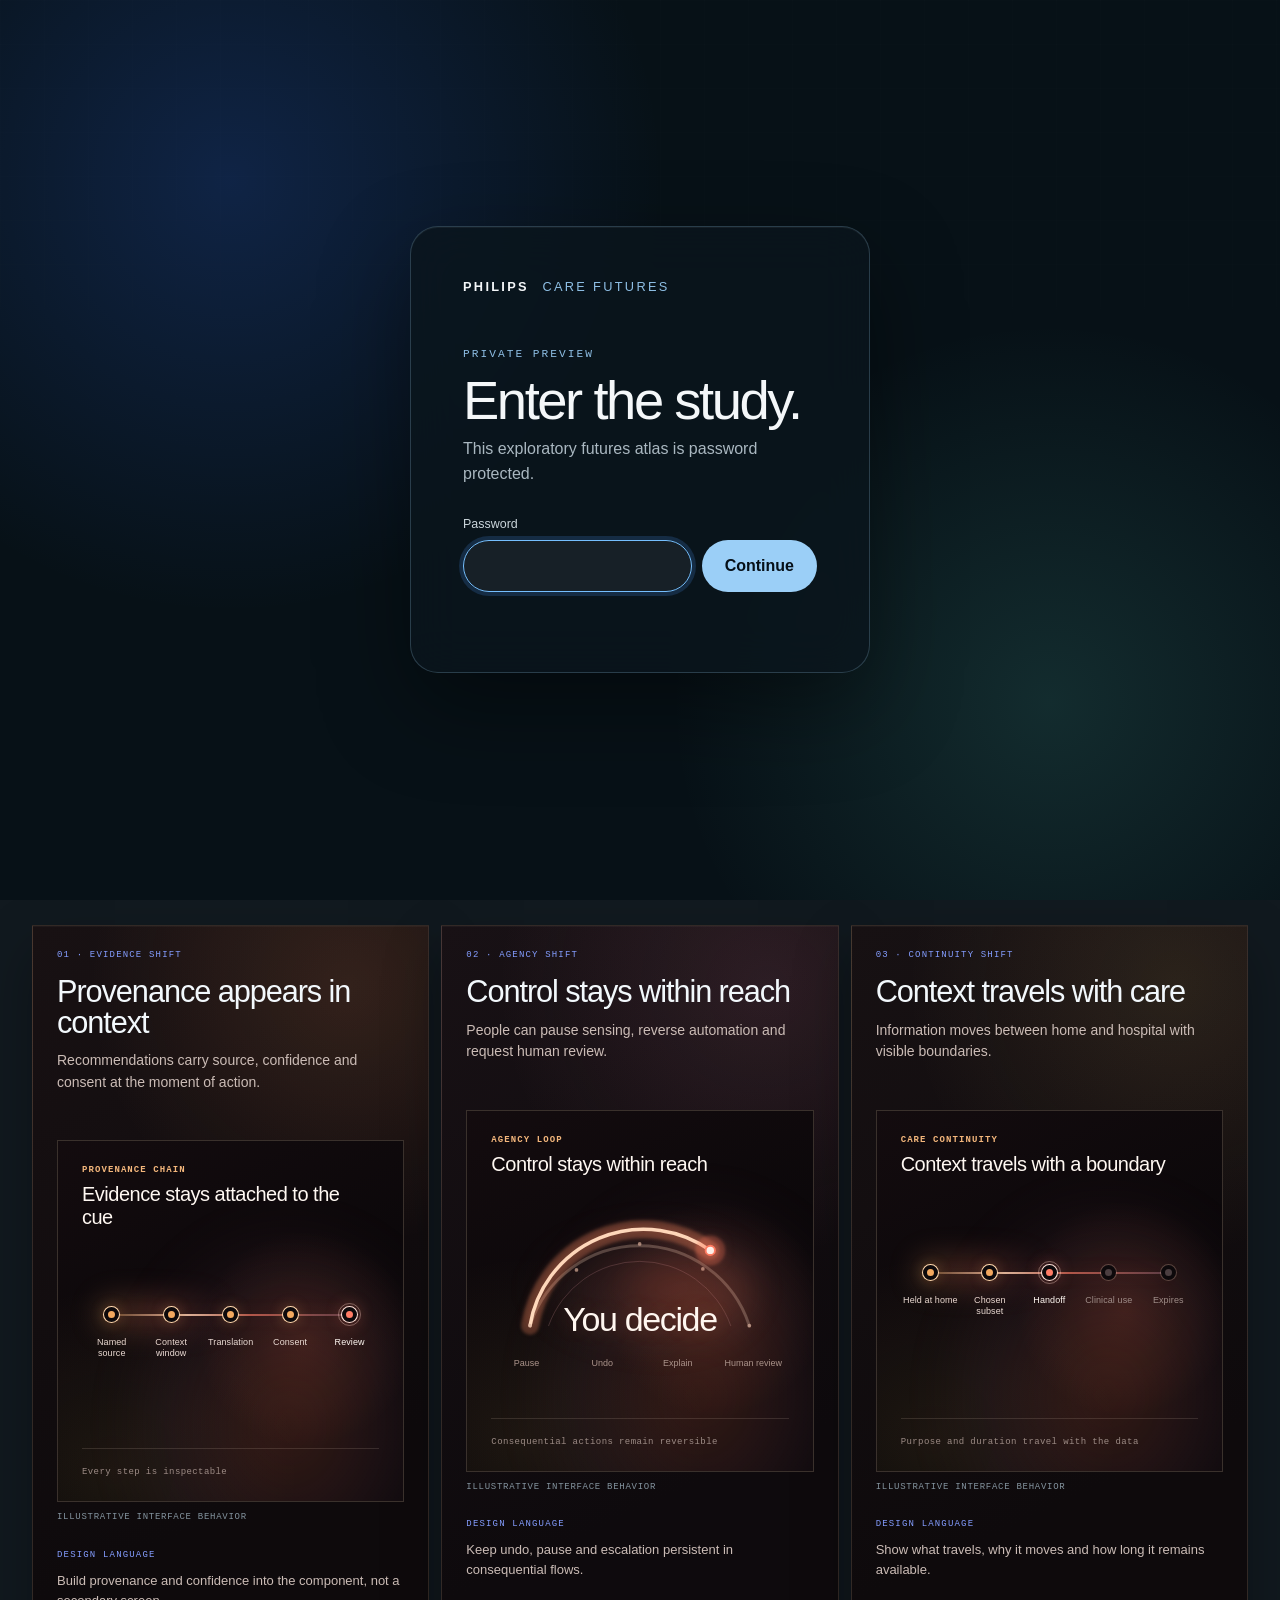
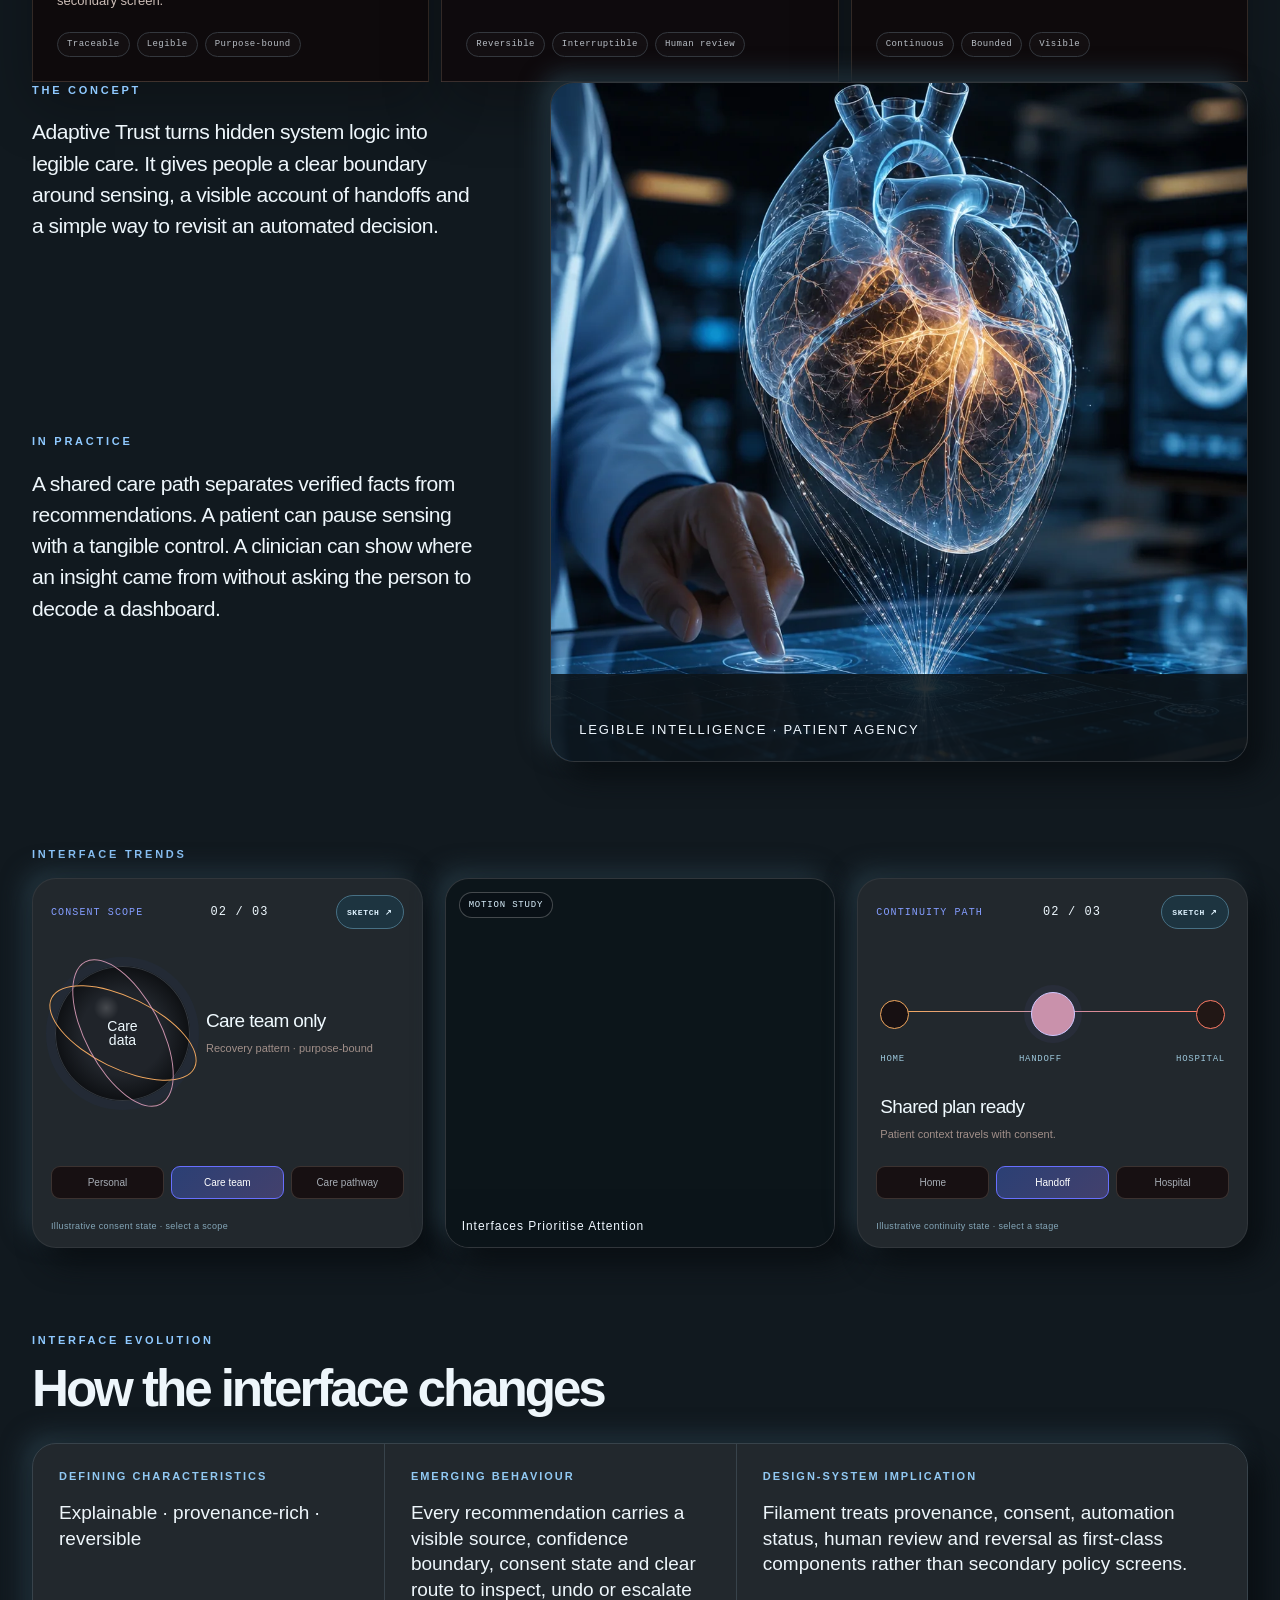
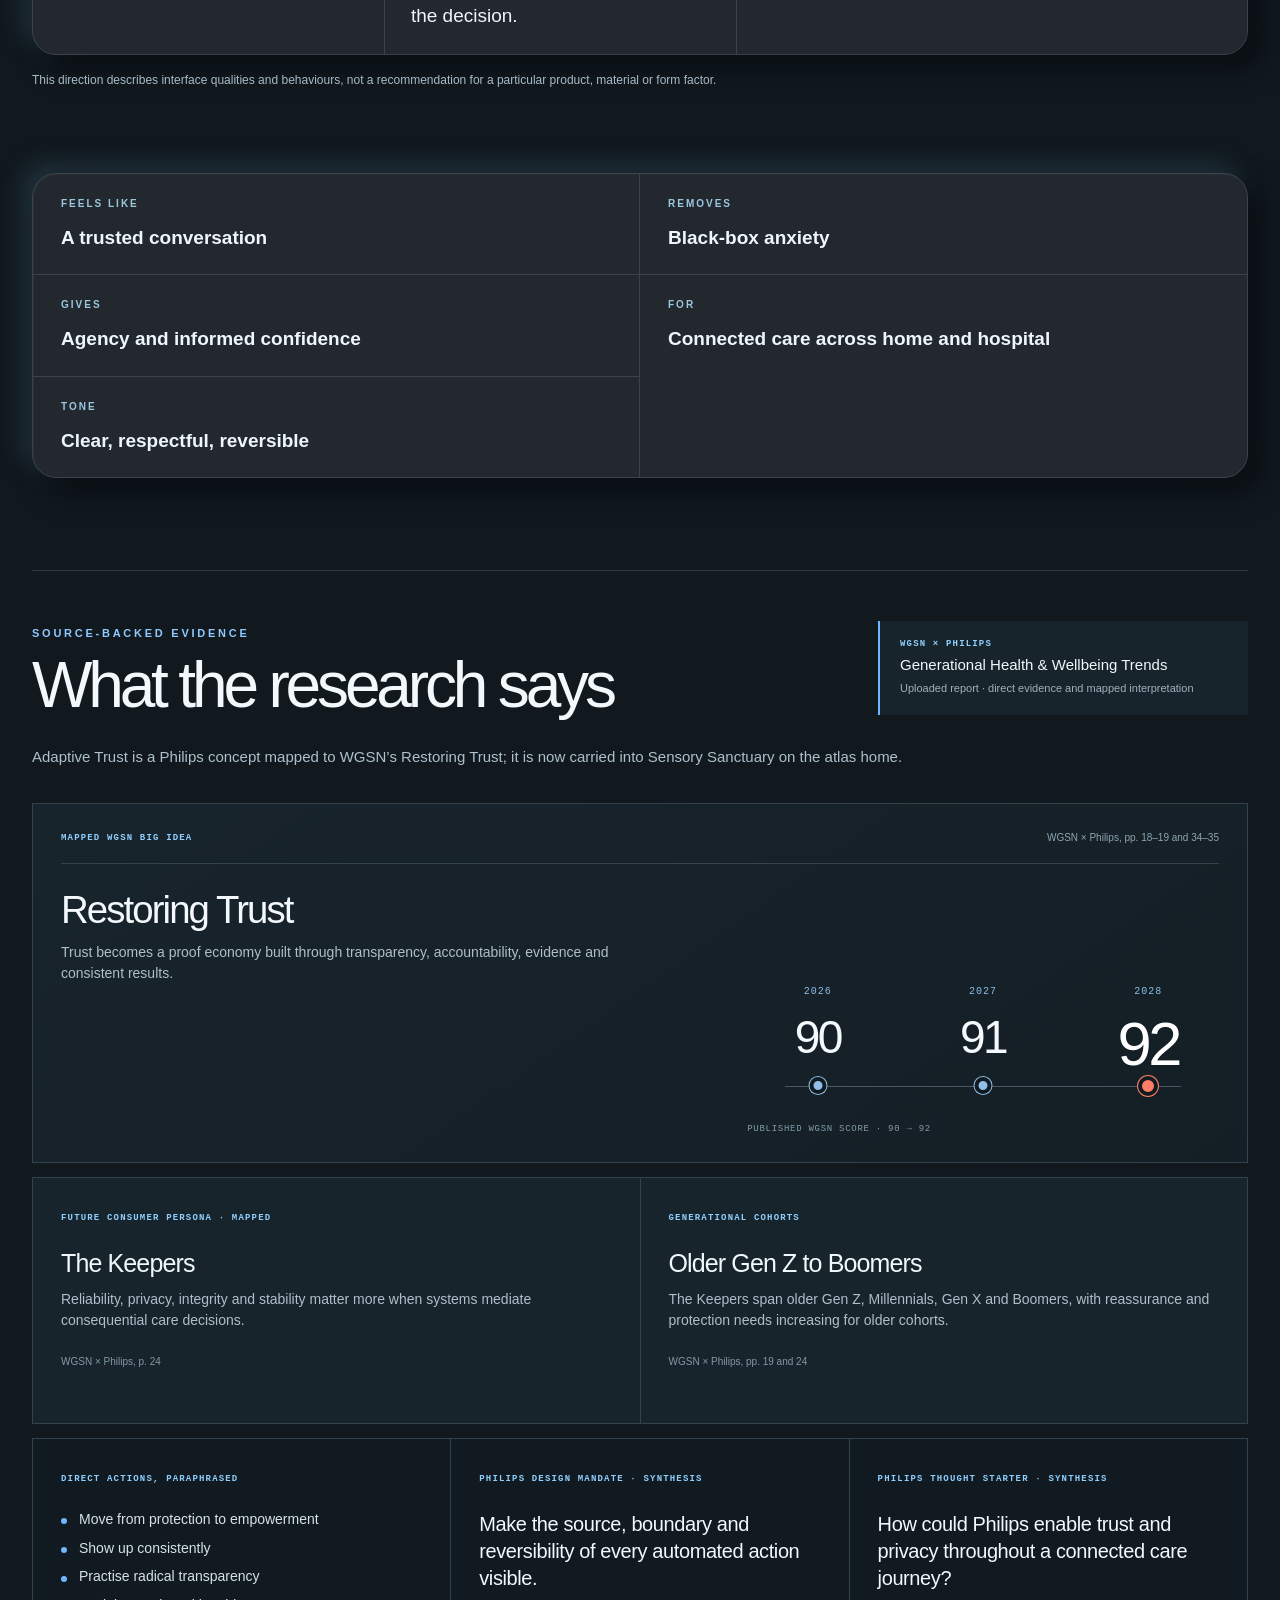
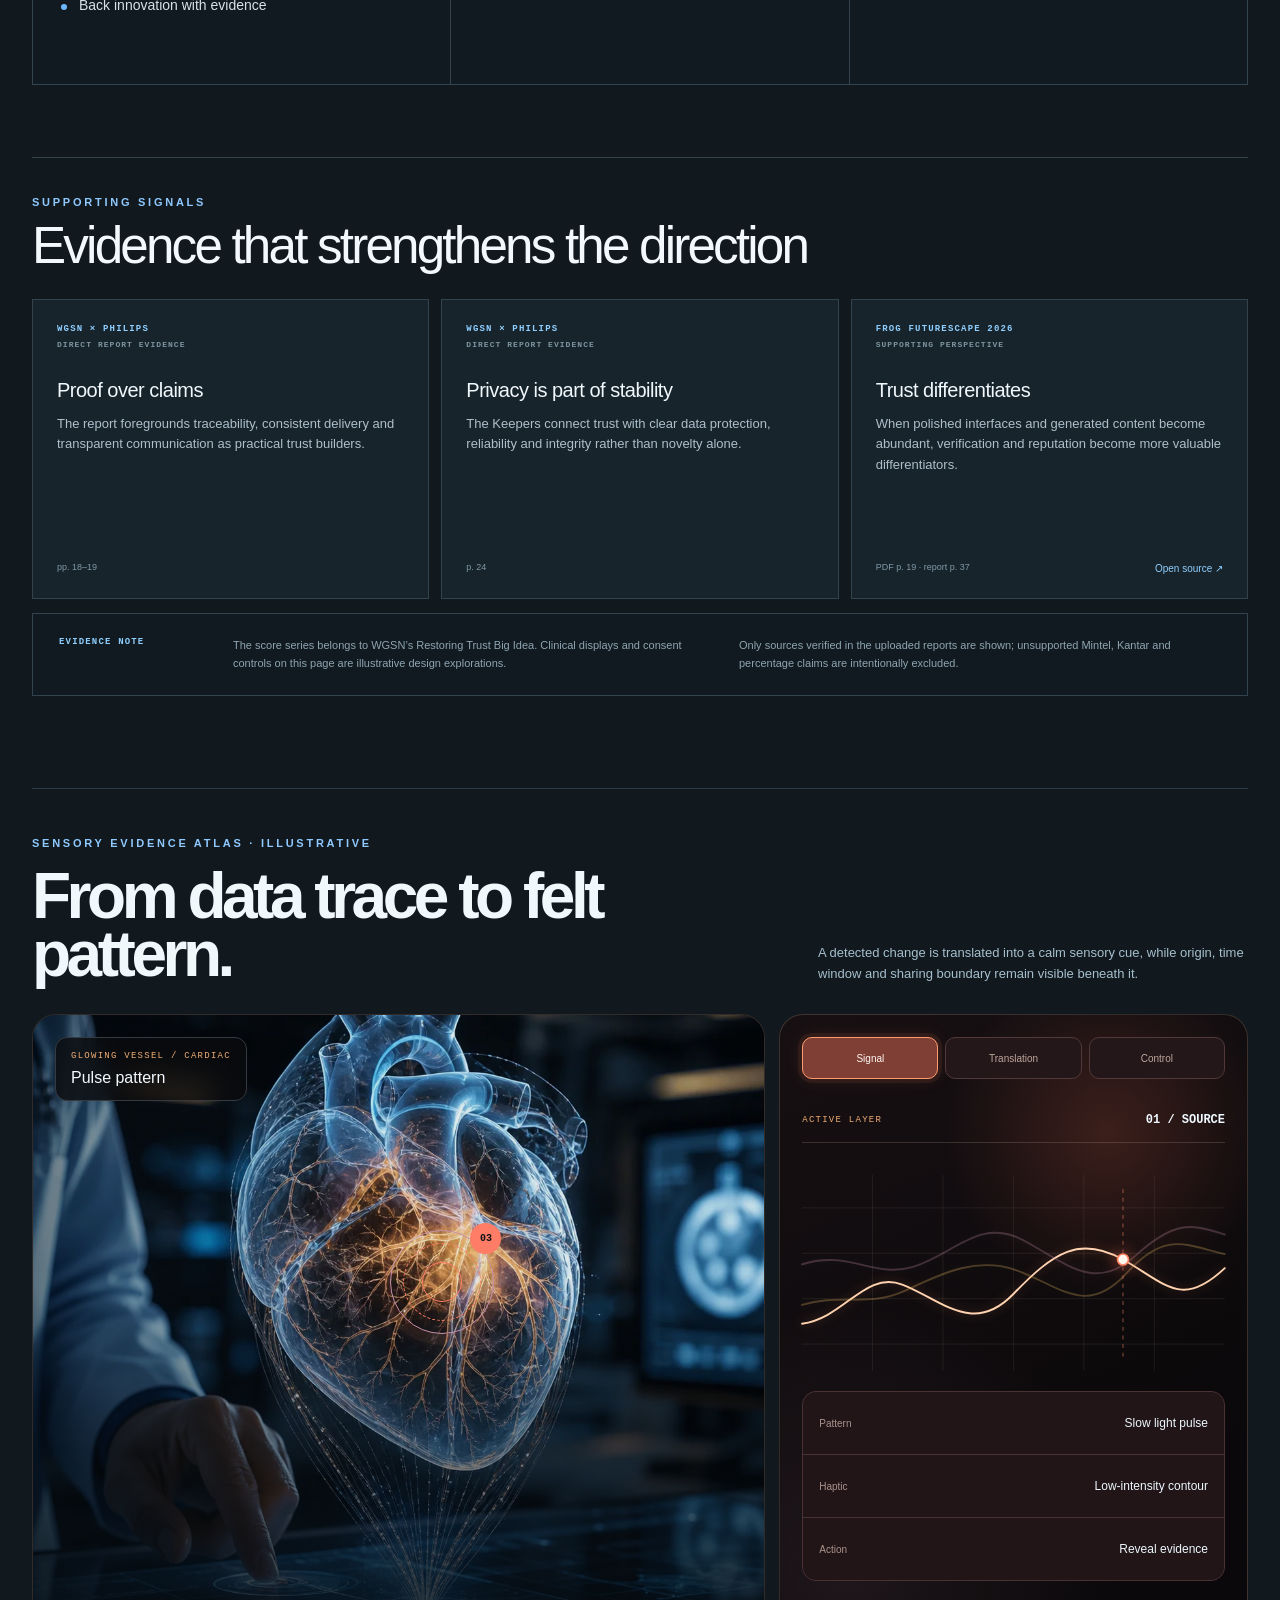
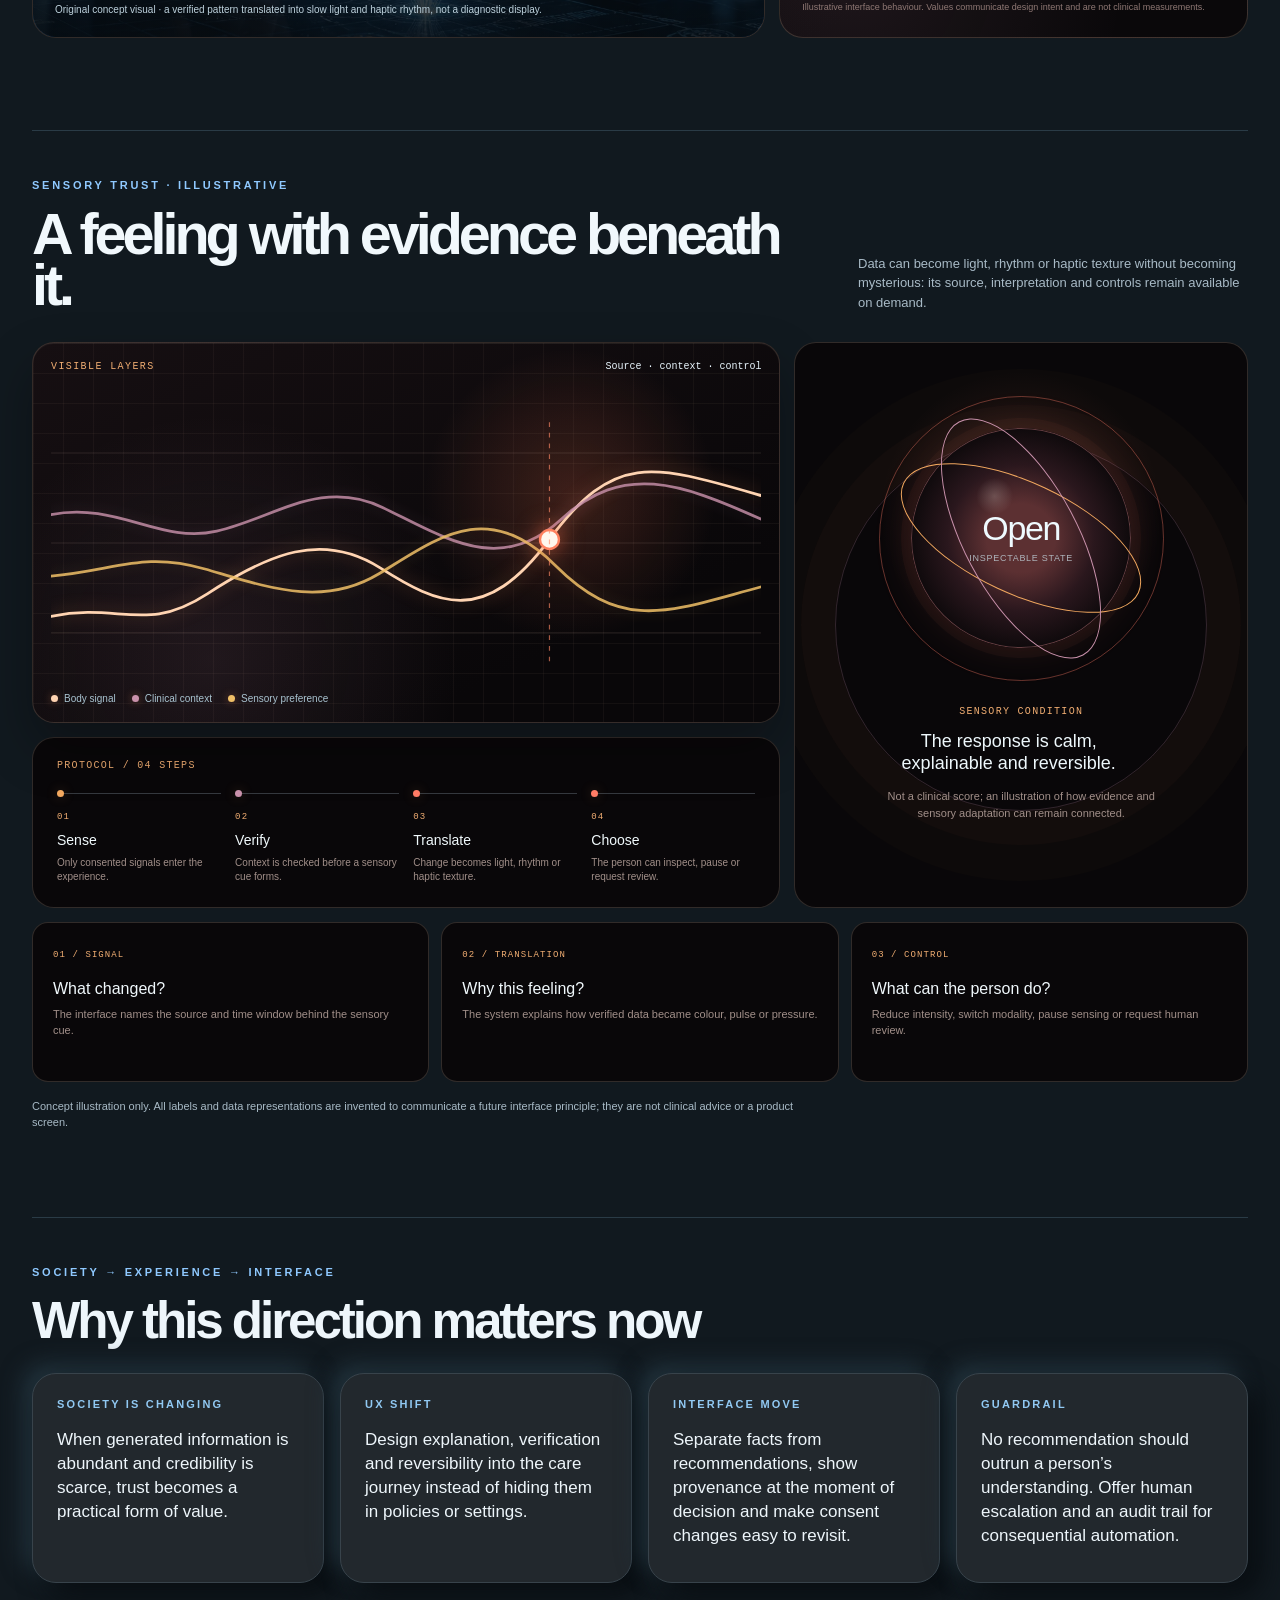
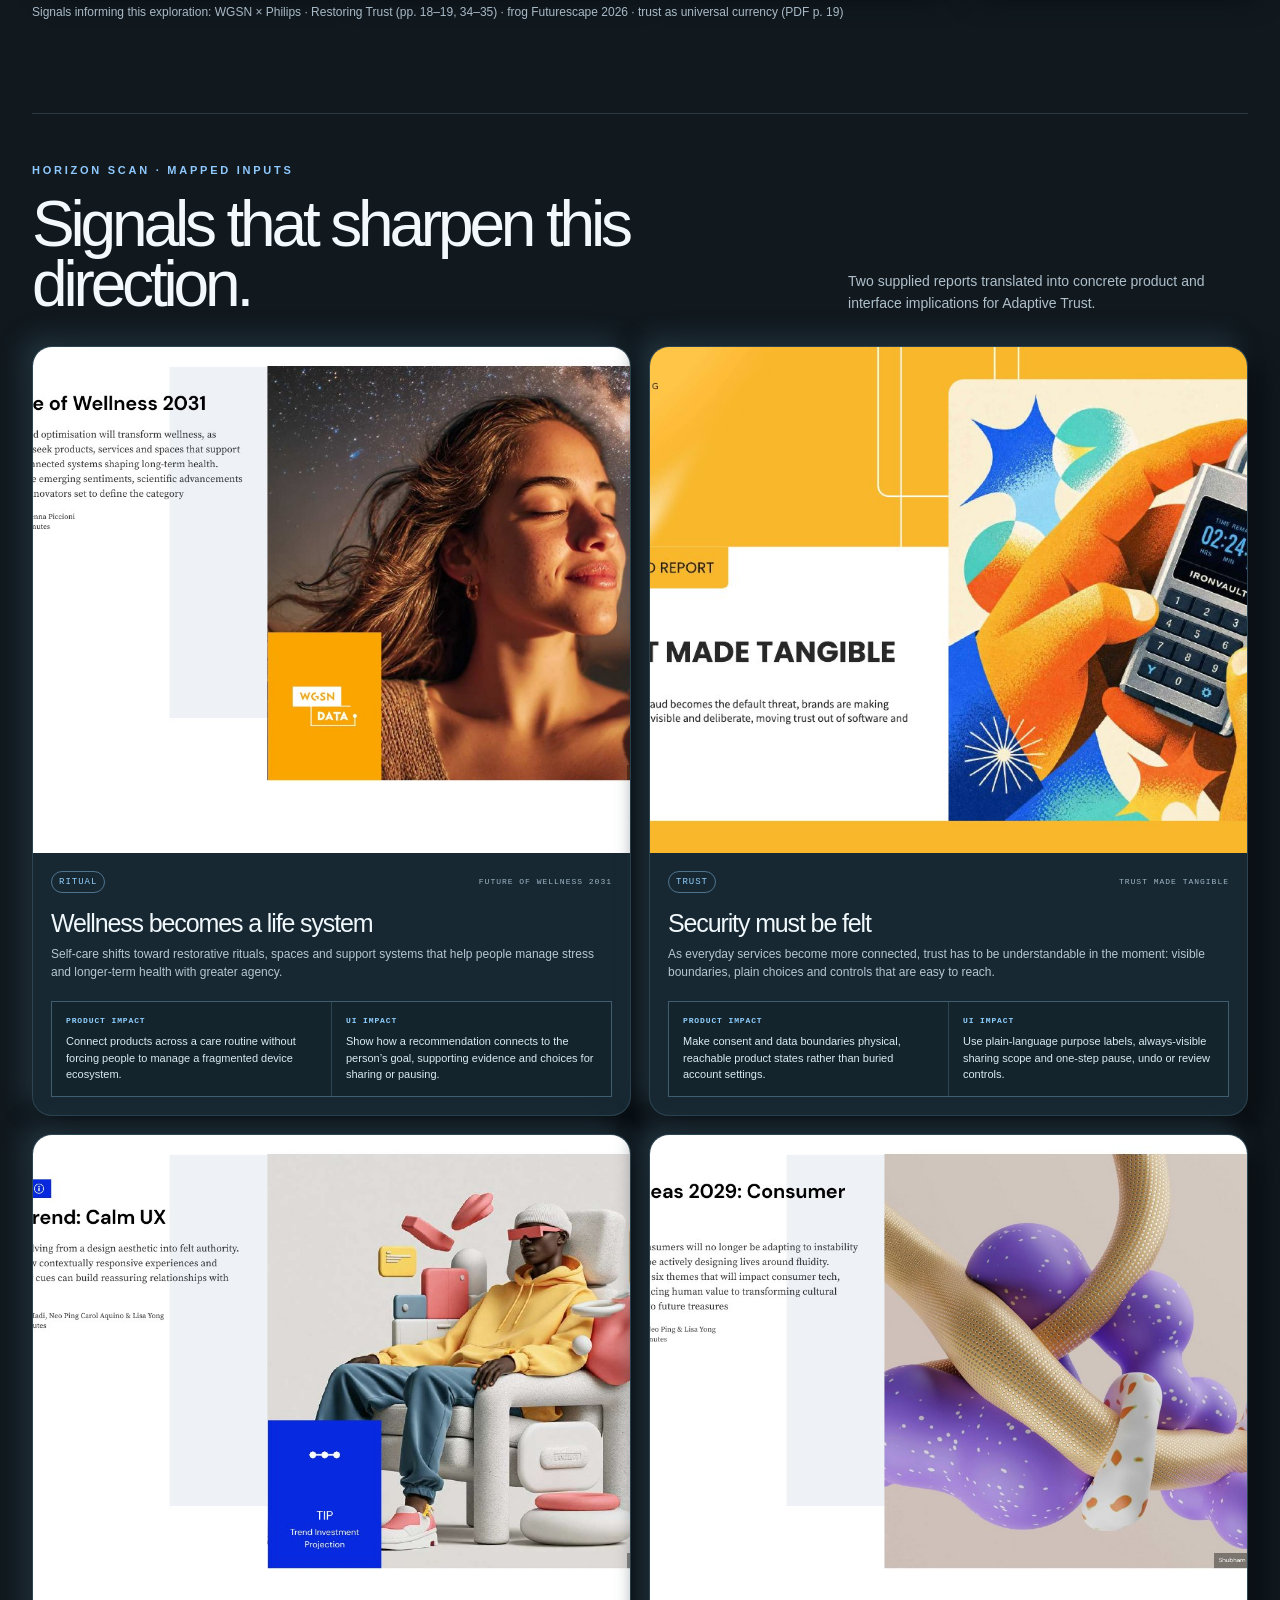
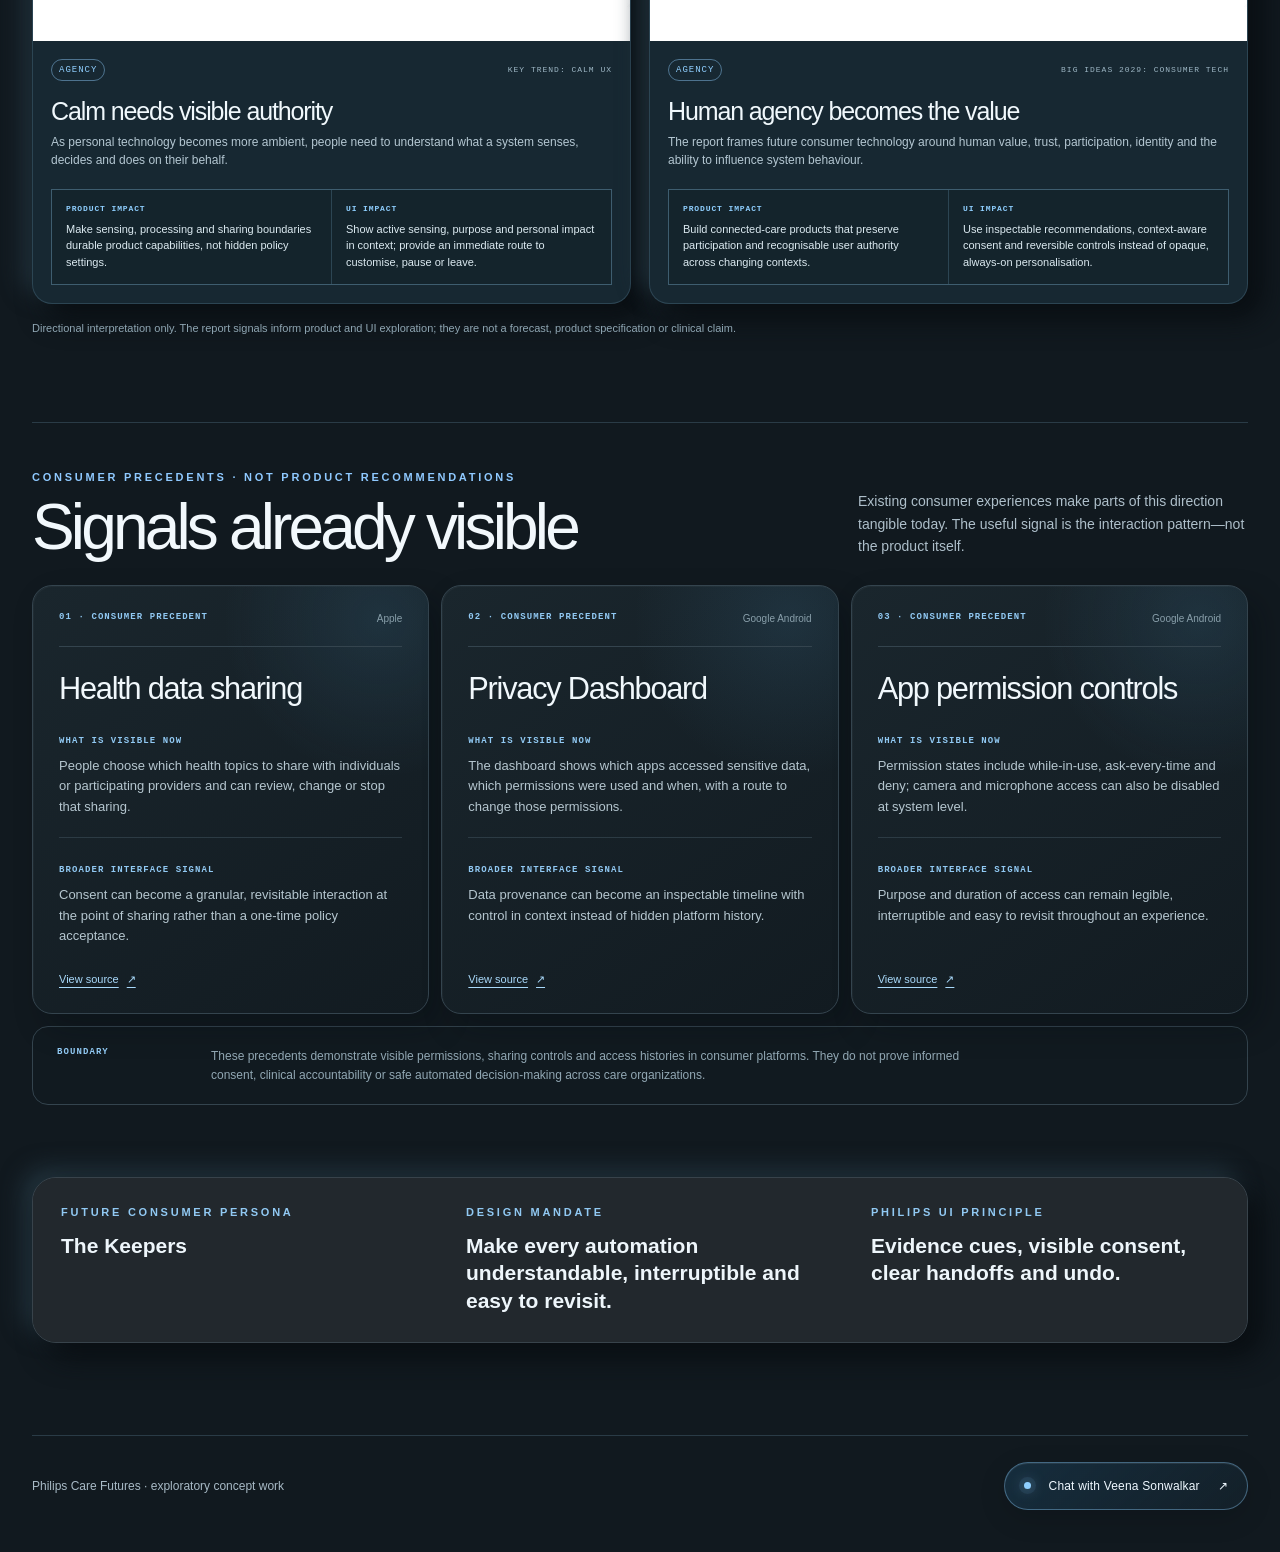
==== commit 5ce19cf2: "Update site access password" ====
--- a/adaptive-trust.html
+++ b/adaptive-trust.html
@@ -1 +1 @@
-<!doctype html><html lang="en"><head><meta charset="utf-8"><meta name="viewport" content="width=device-width,initial-scale=1"><meta name="robots" content="noindex,nofollow,noarchive"><link rel="stylesheet" href="password-gate.css?v=20260812"><script src="password-gate.js?v=20260812"></script><link rel="stylesheet" href="styles.css?v=20260818-scenarios2"><link rel="stylesheet" href="viz-refinement.css?v=20260810-glow2"><title>Adaptive Trust · Philips Care Futures</title></head><body data-theme="adaptive-trust"><main class="shell"><header class="masthead"><a class="brand" href="index.html">PHILIPS <span>CARE FUTURES</span></a><div class="masthead__meta">Trend atlas · 2026–2038</div></header><article class="detail" id="detail"></article><footer class="footer"><span class="footer__meta">Philips Care Futures · exploratory concept work</span><a class="footer__contact" href="mailto:veenatammanna.sonwalkar@philips.com?subject=Philips%20Care%20Futures"><span>Chat with Veena Sonwalkar</span><span aria-hidden="true">↗</span></a></footer></main><script src="data.js?v=20260818-signals1"></script><script src="scenario-metadata.js?v=20260818-scenarios1"></script><script src="script.js?v=20260818-scenarios2"></script></body></html>
+<!doctype html><html lang="en"><head><meta charset="utf-8"><meta name="viewport" content="width=device-width,initial-scale=1"><meta name="robots" content="noindex,nofollow,noarchive"><link rel="stylesheet" href="password-gate.css?v=20260812"><script src="password-gate.js?v=20261027-sonwalkar"></script><link rel="stylesheet" href="styles.css?v=20260818-scenarios2"><link rel="stylesheet" href="viz-refinement.css?v=20260810-glow2"><title>Adaptive Trust · Philips Care Futures</title></head><body data-theme="adaptive-trust"><main class="shell"><header class="masthead"><a class="brand" href="index.html">PHILIPS <span>CARE FUTURES</span></a><div class="masthead__meta">Trend atlas · 2026–2038</div></header><article class="detail" id="detail"></article><footer class="footer"><span class="footer__meta">Philips Care Futures · exploratory concept work</span><a class="footer__contact" href="mailto:veenatammanna.sonwalkar@philips.com?subject=Philips%20Care%20Futures"><span>Chat with Veena Sonwalkar</span><span aria-hidden="true">↗</span></a></footer></main><script src="data.js?v=20260818-signals1"></script><script src="scenario-metadata.js?v=20260818-scenarios1"></script><script src="script.js?v=20260818-scenarios2"></script></body></html>
--- a/styles.css
+++ b/styles.css
@@ -47,10 +47,15 @@
 .atlas-directions{padding:30px 0 108px}.atlas-directions__bar{display:flex;align-items:center;justify-content:space-between;gap:24px;margin:0 0 22px}.atlas-directions__bar .eyebrow{margin:0}.atlas-directions__bar p:last-child{margin:0;color:var(--muted);font-size:12px;letter-spacing:.03em}
 .theme-grid{grid-template-columns:repeat(12,minmax(0,1fr));grid-auto-flow:dense;gap:22px;padding:0}.theme-card{min-height:420px;isolation:isolate}.theme-card--1{grid-column:span 7;min-height:700px}.theme-card--2{grid-column:span 5;min-height:700px}.theme-card--3,.theme-card--4,.theme-card--5{grid-column:span 4;min-height:460px}.theme-card__top{font-family:ui-monospace,SFMono-Regular,Menlo,monospace;font-size:10px;letter-spacing:.11em;color:#d1eaff}.theme-card--1 h2,.theme-card--2 h2{font-size:clamp(42px,4.3vw,72px);line-height:.88}.theme-card--1 .theme-card__body,.theme-card--2 .theme-card__body{padding:32px}.theme-card--1 p,.theme-card--2 p{font-size:16px;max-width:580px}.theme-card__link{display:flex;justify-content:space-between;align-items:center;padding-top:18px;margin-top:20px;border-top:1px solid rgba(255,255,255,.22);font-size:10px}.theme-card__link b{font-size:20px;font-weight:400;line-height:0}.theme-card--3 .theme-card__body,.theme-card--4 .theme-card__body,.theme-card--5 .theme-card__body{padding:23px}.theme-card--3 h2,.theme-card--4 h2,.theme-card--5 h2{font-size:34px}
 .source-section{padding:76px 0 108px;border-top:1px solid var(--line)}.source-section>.hero__lead{max-width:760px}.source-grid{grid-template-columns:repeat(12,minmax(0,1fr));gap:18px}.source-card{grid-column:span 4;min-height:180px;padding:24px}.source-card:nth-child(4),.source-card:nth-child(5){grid-column:span 6}.source-card h3{font-family:ui-monospace,SFMono-Regular,Menlo,monospace;font-size:10px;line-height:1.4;letter-spacing:.1em;margin-bottom:30px}.source-card p{font-size:18px;letter-spacing:-.025em}.footer{display:flex;justify-content:space-between;padding:26px 0 42px}
+.scan-section{padding:82px 0 88px;border-top:1px solid var(--line)}.scan-section__intro{display:grid;grid-template-columns:minmax(0,1.2fr) minmax(260px,.62fr);gap:42px;align-items:end;margin-bottom:32px}.scan-section h2{max-width:760px;margin:0;color:#f2f8fc;font-size:clamp(42px,5vw,72px);font-weight:500;line-height:.94;letter-spacing:-.065em}.scan-section__intro>p{margin:0;color:#aebfca;font-size:14px;font-weight:400;line-height:1.58}.scan-grid{display:grid;grid-template-columns:repeat(4,minmax(0,1fr));gap:14px}.scan-card{overflow:hidden;border:1px solid rgba(155,218,255,.16);border-radius:20px;background:#172832;box-shadow:14px 14px 28px #090e12,-9px -9px 22px #22333d}.scan-card img{display:block;width:100%;aspect-ratio:1.18;object-fit:cover;object-position:center}.scan-card__body{display:flex;min-height:272px;flex-direction:column;padding:18px}.scan-card__meta{display:flex;align-items:center;justify-content:space-between;gap:12px;color:#90cfff;font-family:ui-monospace,SFMono-Regular,Menlo,monospace;font-size:9px;letter-spacing:.11em;text-transform:uppercase}.scan-card__meta span{padding:5px 7px;border:1px solid rgba(144,207,255,.45);border-radius:999px}.scan-card__meta small{overflow:hidden;color:#9eb7c5;font-size:8px;text-overflow:ellipsis;white-space:nowrap}.scan-card h3{margin:18px 0 10px;color:#f0f8fc;font-size:25px;font-weight:500;line-height:.98;letter-spacing:-.045em}.scan-card p{margin:0;color:#b4c7d2;font-size:12px;font-weight:400;line-height:1.5}.scan-card footer{margin-top:auto;padding-top:17px;border-top:1px solid rgba(155,218,255,.15);color:#90cfff;font-family:ui-monospace,SFMono-Regular,Menlo,monospace;font-size:9px;line-height:1.4;letter-spacing:.06em;text-transform:uppercase}
 /* Detail pages retain the same visual language but use a more legible report rhythm. */
 .trend-brief{max-width:1280px}.brief-hero{display:grid;grid-template-columns:2fr minmax(280px,1fr);column-gap:64px;padding:24px 0 78px}.brief-topline,.brief-hero h1,.brief-headline{grid-column:1}.brief-horizon{grid-column:2;grid-row:2 / span 2;align-self:end;margin:0 0 44px;padding-left:24px}.brief-story{grid-template-columns:minmax(260px,.78fr) minmax(420px,1.22fr);gap:54px 72px}.brief-image{min-height:680px}.visual-sequence{margin-top:86px}.visual-sequence>div{grid-template-columns:repeat(3,minmax(0,1fr));gap:22px}.visual-sequence figure{height:370px}.brief-values{grid-template-columns:repeat(2,minmax(0,1fr));gap:0;margin-top:84px;padding:0;overflow:hidden}.brief-values div{display:block;padding:28px 32px;border-right:1px solid var(--line);border-bottom:1px solid var(--line)}.brief-values div:nth-child(even){border-right:0}.brief-values div:nth-last-child(-n+2){border-bottom:0}.brief-values span{display:block;margin-bottom:24px}.brief-values strong{font-size:22px}.trend-lens{margin-top:86px;padding-top:48px}.trend-lens__grid{grid-template-columns:repeat(4,minmax(0,1fr));gap:16px}.trend-lens__grid article{min-height:210px;padding:24px}.product-reframe{margin-top:86px;padding:0}.brief-specs{margin-top:72px}.detail-sources{margin-top:92px;padding-top:46px}.source-compact{grid-template-columns:repeat(12,minmax(0,1fr));gap:16px}.source-compact .source-card{grid-column:span 4}.source-compact .source-card:nth-child(4),.source-compact .source-card:nth-child(5){grid-column:span 6}
 @media(max-width:1120px){.shell{width:min(100% - 40px,1600px)}.theme-card--1{grid-column:span 7}.theme-card--2{grid-column:span 5}.theme-card--3,.theme-card--4,.theme-card--5{grid-column:span 4}.brief-hero{grid-template-columns:1fr}.brief-horizon{grid-column:1;grid-row:auto;margin-top:38px}.trend-lens__grid{grid-template-columns:repeat(2,minmax(0,1fr))}.source-card{grid-column:span 6}.source-card:nth-child(4),.source-card:nth-child(5){grid-column:span 6}.source-compact .source-card,.source-compact .source-card:nth-child(4),.source-compact .source-card:nth-child(5){grid-column:span 6}}
 @media(max-width:720px){.shell{width:min(100% - 28px,1600px)}.hero--home{display:block;padding:70px 0 34px}.hero--home h1{font-size:clamp(58px,17vw,92px)}.hero--home>div:last-child{margin-top:34px}.atlas-directions{padding:22px 0 62px}.atlas-directions__bar{align-items:flex-start}.atlas-directions__bar p:last-child{max-width:150px;text-align:right;line-height:1.4}.theme-grid{grid-template-columns:1fr;gap:16px}.theme-card,.theme-card--1,.theme-card--2,.theme-card--3,.theme-card--4,.theme-card--5{grid-column:span 1;min-height:430px}.theme-card--1 h2,.theme-card--2 h2{font-size:46px}.theme-card--1 .theme-card__body,.theme-card--2 .theme-card__body{padding:24px}.source-section{padding:58px 0 70px}.source-grid,.source-compact{grid-template-columns:1fr;gap:14px}.source-card,.source-card:nth-child(4),.source-card:nth-child(5),.source-compact .source-card,.source-compact .source-card:nth-child(4),.source-compact .source-card:nth-child(5){grid-column:span 1;min-height:auto}.footer{display:block;line-height:1.5}.brief-story{grid-template-columns:1fr;gap:34px}.brief-image{min-height:440px}.visual-sequence{margin-top:56px}.visual-sequence figure{height:300px}.brief-values{grid-template-columns:1fr;margin-top:56px}.brief-values div,.brief-values div:nth-child(even),.brief-values div:nth-last-child(-n+2){border-right:0;border-bottom:1px solid var(--line)}.brief-values div:last-child{border-bottom:0}.trend-lens{margin-top:56px}.trend-lens__grid{grid-template-columns:1fr}.product-reframe{margin-top:56px}.brief-specs{margin-top:52px}.detail-sources{margin-top:64px}.future-key .pill{font-size:9px;padding:9px 11px}}
+@media(max-width:1120px){.scan-grid{grid-template-columns:repeat(2,minmax(0,1fr))}.scan-section__intro{grid-template-columns:1fr;gap:18px}}@media(max-width:720px){.scan-section{padding:58px 0 70px}.scan-grid{grid-template-columns:1fr}.scan-card__body{min-height:0}.scan-card img{aspect-ratio:1.5}}
+
+/* Home scan grouped by the destination direction. */
+.scan-grid{grid-template-columns:repeat(2,minmax(0,1fr));gap:34px 18px}.scan-direction{padding-top:16px;border-top:1px solid rgba(155,218,255,.2)}.scan-direction>header{display:flex;align-items:baseline;justify-content:space-between;gap:12px;margin-bottom:14px}.scan-direction>header span{color:#90cfff;font-family:ui-monospace,SFMono-Regular,Menlo,monospace;font-size:9px;letter-spacing:.11em;text-transform:uppercase}.scan-direction>header h3{margin:0;color:#eff8fd;font-size:24px;font-weight:500;letter-spacing:-.045em}.scan-direction__cards{display:grid;grid-template-columns:repeat(2,minmax(0,1fr));gap:14px}.scan-card{display:block;color:inherit;text-decoration:none}.scan-card:focus-visible{outline:3px solid #c8eaff;outline-offset:4px}.scan-card:hover{border-color:rgba(144,207,255,.66)}.scan-card footer{display:flex;align-items:center;justify-content:space-between;gap:8px}.scan-card footer b{font-size:18px;font-weight:400}@media(max-width:720px){.scan-grid,.scan-direction__cards{grid-template-columns:1fr}}
 
 /* Glyph interface: visual instruments encode horizon, confidence and signal
    strength without turning the study into a conventional dashboard. */
@@ -285,3 +290,6 @@
 .footer__contact:focus-visible{outline:2px solid #8fcfff;outline-offset:4px}
 @media(max-width:720px){.footer{display:flex;align-items:flex-start;flex-direction:column;gap:18px}.footer__contact{width:100%;box-sizing:border-box}}
 @media(prefers-reduced-motion:reduce){.footer__contact{transition:none}.footer__contact:hover{transform:none}}
+
+/* Report signals sit within the relevant direction study, with product and UI translations. */
+.direction-signals{margin-top:92px;padding-top:50px;border-top:1px solid var(--line)}.direction-signals>header{display:grid;grid-template-columns:minmax(0,1.2fr) minmax(260px,.62fr);gap:42px;align-items:end;margin-bottom:32px}.direction-signals h2{max-width:760px;margin:0;color:#f2f8fc;font-size:clamp(42px,5vw,72px);font-weight:500;line-height:.94;letter-spacing:-.065em}.direction-signals>header>p{margin:0;color:#aebfca;font-size:14px;font-weight:400;line-height:1.58}.direction-signals__grid{display:grid;grid-template-columns:repeat(2,minmax(0,1fr));gap:18px}.direction-signals .scan-card{border-radius:20px}.direction-signals .scan-card__body{min-height:0}.scan-card__impact{display:grid;grid-template-columns:1fr 1fr;gap:1px;margin-top:20px;border:1px solid rgba(155,218,255,.16);background:rgba(155,218,255,.16)}.scan-card__impact>div{padding:14px;background:#14242c}.scan-card__impact span{display:block;margin-bottom:8px;color:#8fcfff;font-family:ui-monospace,SFMono-Regular,Menlo,monospace;font-size:8px;font-weight:600;letter-spacing:.11em;text-transform:uppercase}.scan-card__impact strong{display:block;color:#dceaf1;font-size:11px;font-weight:400;line-height:1.47}.direction-signals__note{max-width:850px;margin:16px 0 0;color:#8fa6b3;font-size:11px;font-weight:400;line-height:1.5}@media(max-width:720px){.direction-signals{margin-top:58px;padding-top:34px}.direction-signals>header{grid-template-columns:1fr;gap:18px}.direction-signals__grid{grid-template-columns:1fr}.scan-card__impact{grid-template-columns:1fr}.scan-card__impact>div+div{border-top:1px solid rgba(155,218,255,.16)}}
